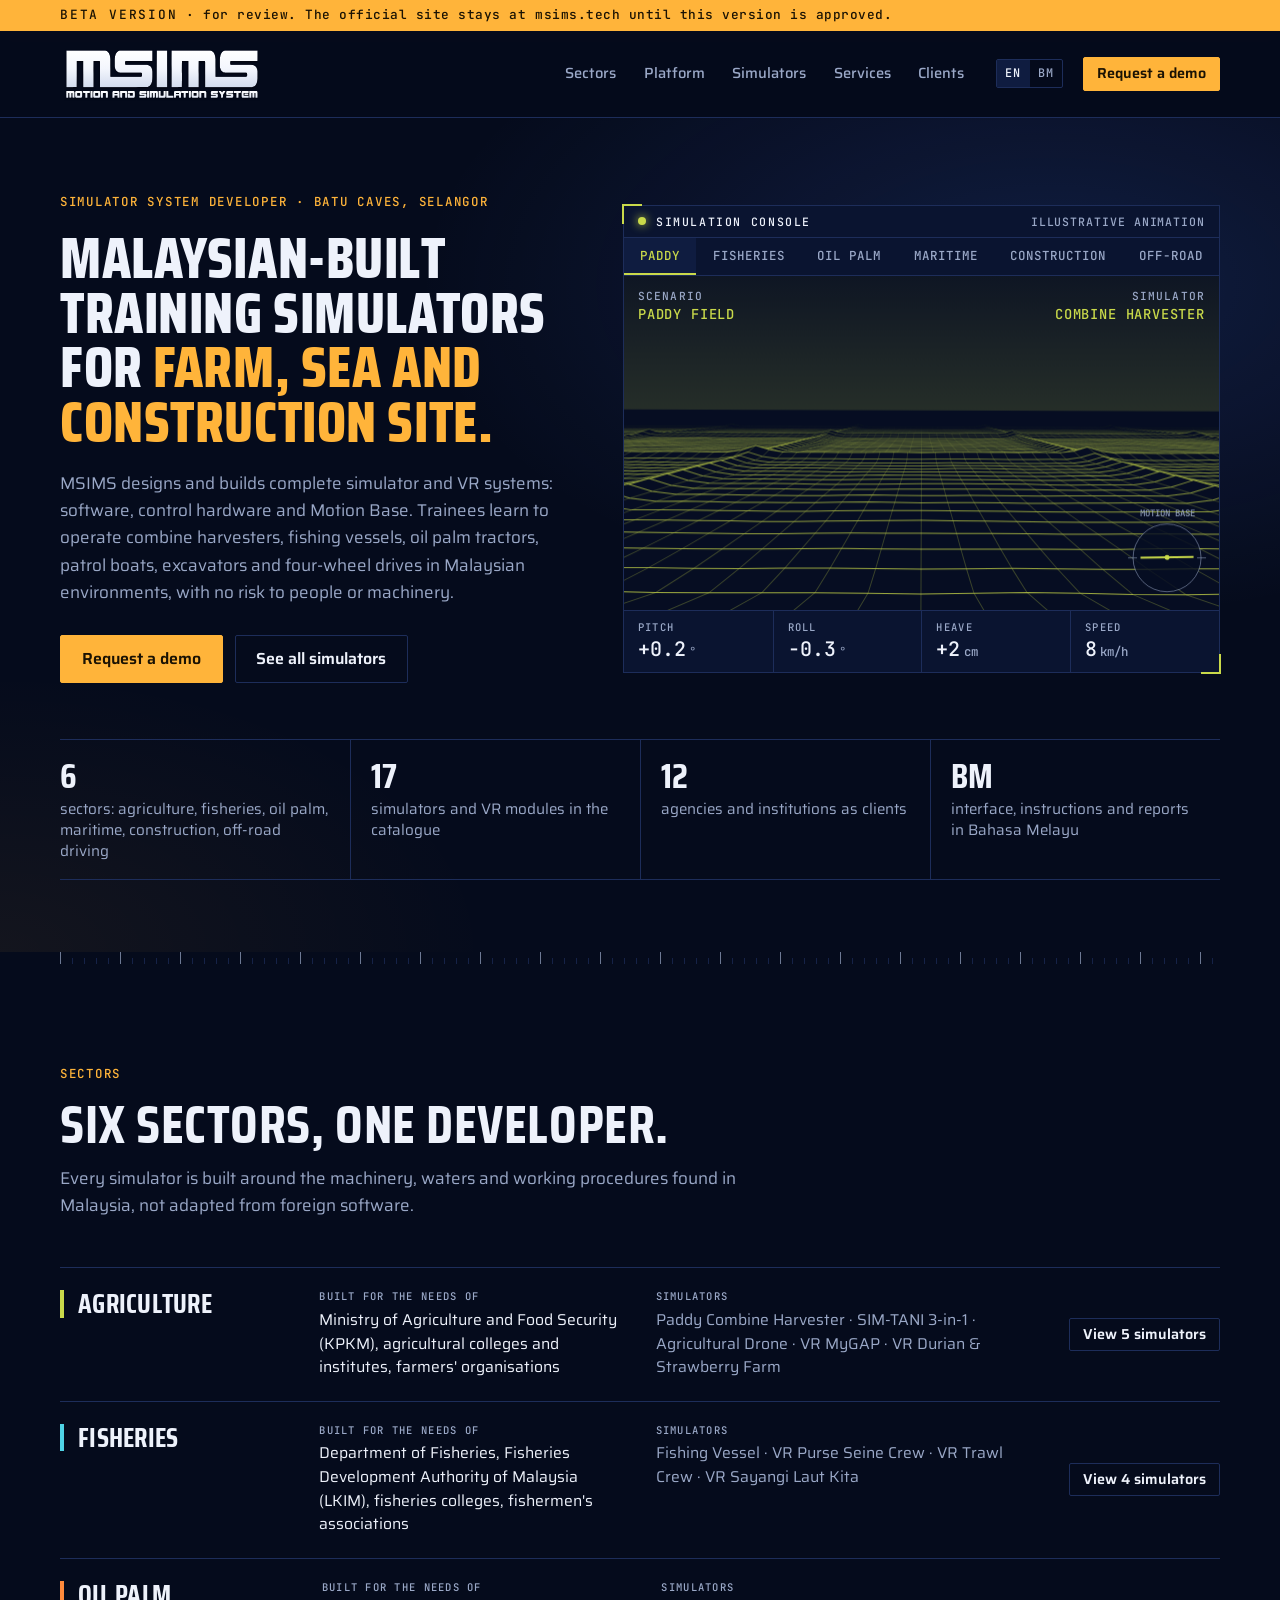
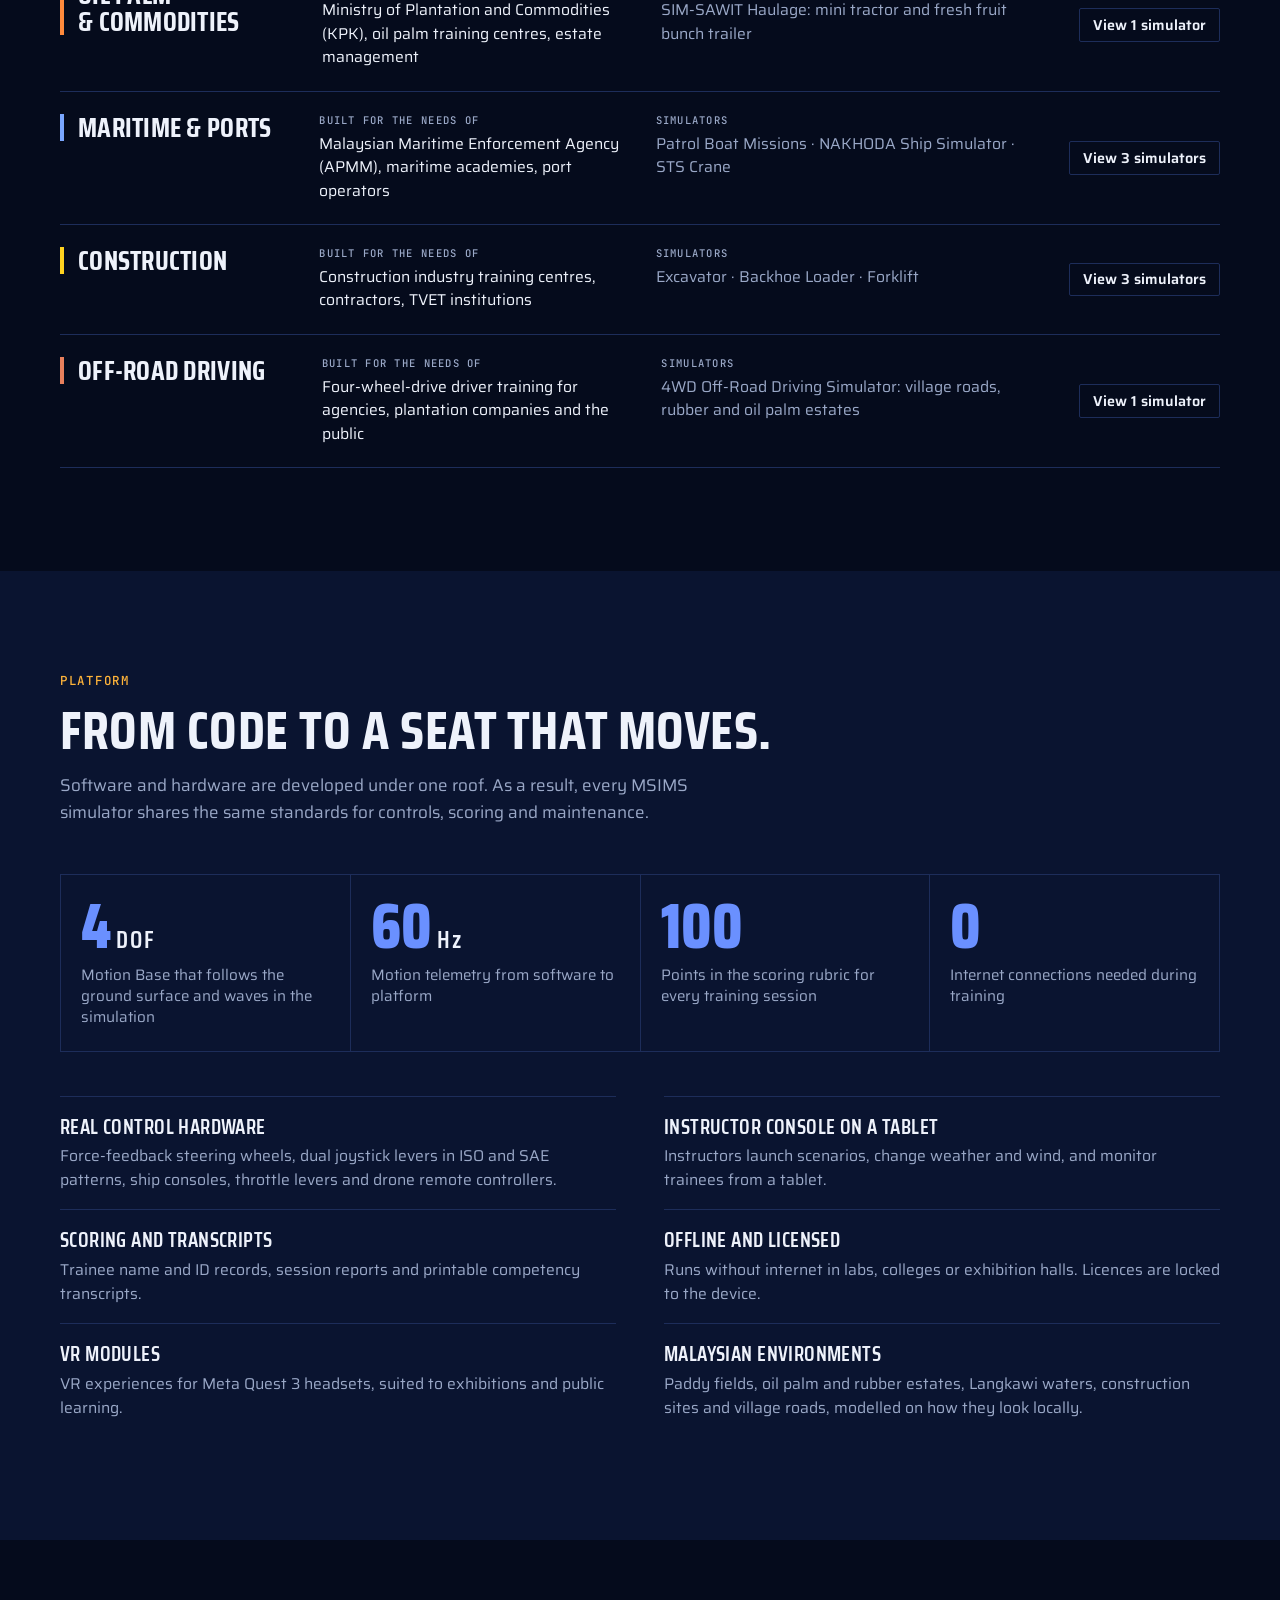
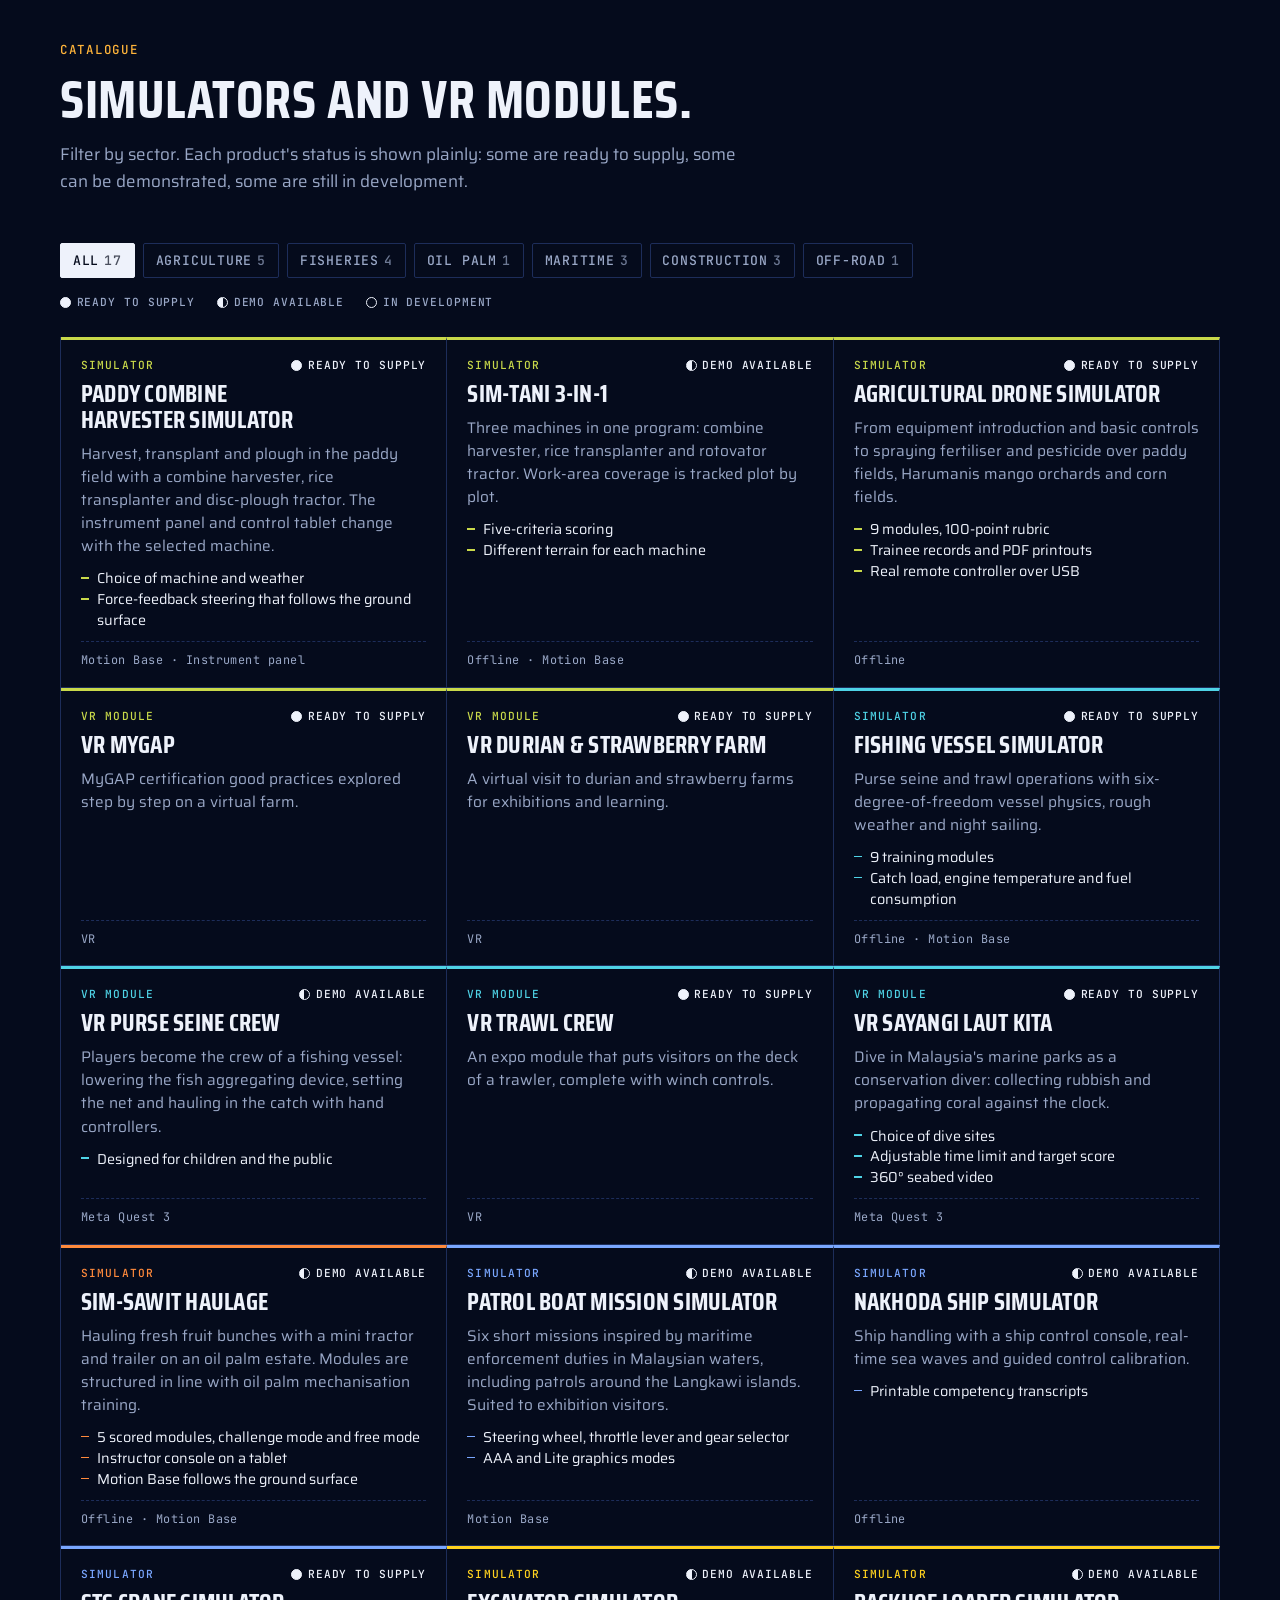
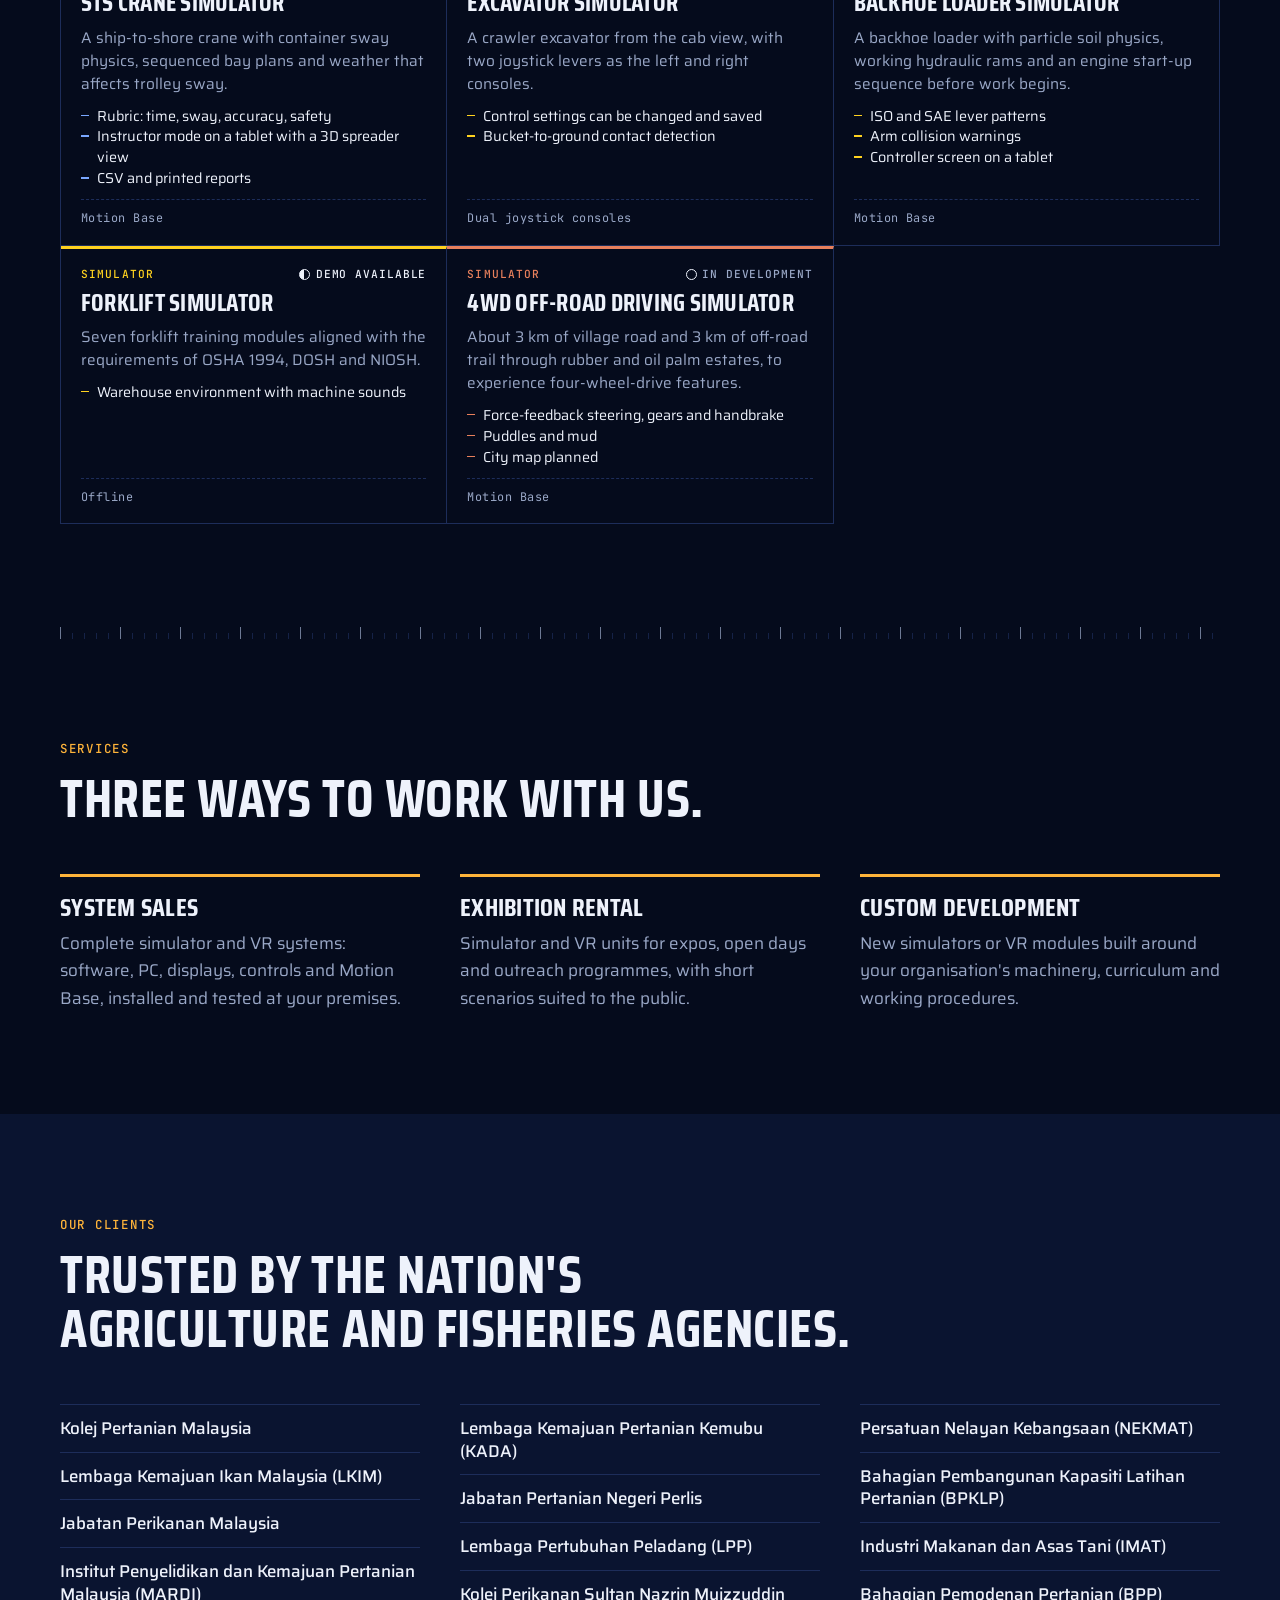
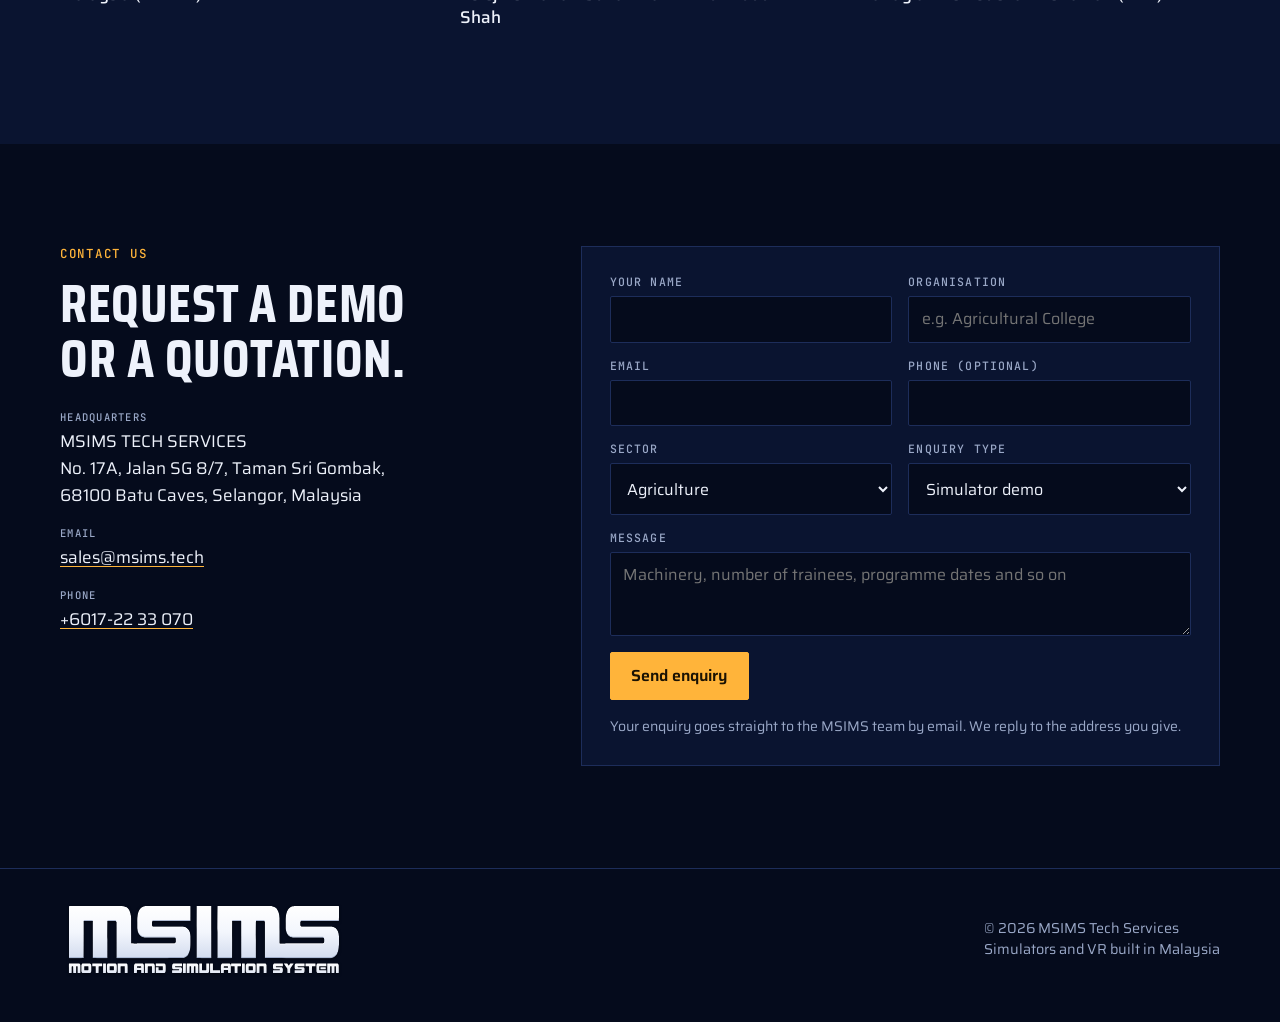
==== index.html @ b9154e20 "Tukar logo kepada versi putih penuh dan besarkan 20% Logo putih bersama tagline Motion and Simulatio" ====
<!DOCTYPE html>
<html lang="en">
<head>
<meta charset="utf-8">
<meta name="viewport" content="width=device-width, initial-scale=1">
<meta name="robots" content="noindex, nofollow">
<title>Laman MSIMS Beta</title>
<meta name="description" content="MSIMS (Motion and Simulation System) builds Malaysian-made training simulators and VR systems for agriculture, fisheries, oil palm, maritime, construction and off-road driving.">
<link rel="icon" type="image/png" href="assets/msims-ikon-256.png">
<link rel="apple-touch-icon" href="assets/msims-ikon-256.png">
<link rel="preconnect" href="https://fonts.googleapis.com">
<link rel="preconnect" href="https://fonts.gstatic.com" crossorigin>
<link href="https://fonts.googleapis.com/css2?family=JetBrains+Mono:wght@400;500&family=Saira:wght@400;500;600&family=Saira+Condensed:wght@500;600;700;800&display=swap" rel="stylesheet">
<style>
:root{
  /* Arah: kokpit waktu malam dalam biru jenama MSIMS (#4E7AFF, latar nila logo). Hero = teks di kiri, konsol simulasi hidup di kanan (satu-satunya tempat yang berani).
     Seksyen lain senyap: baris jadual, grid bergaris halus, pembaris instrumen sebagai pemisah. Satu tema gelap, dengan sengaja. */
  --bg:#050b1c;
  --panel:#0a1430;
  --panel-2:#0f1c40;
  --line:#1d2d5a;
  --ink:#eef2fb;
  --muted:#9aa8c7;
  --amber:#ffb43a;
  --signal:#6a90ff;
  --brand:#4e7aff;
  --s-padi:#c9d94a;
  --s-ikan:#4fd3e6;
  --s-sawit:#ff8a3c;
  --s-maritim:#7aa7ff;
  --s-bina:#ffd21f;
  --s-lasak:#e8805c;
  --f-display:"Saira Condensed","Arial Narrow","Roboto Condensed",Impact,sans-serif;
  --f-body:"Saira","Segoe UI",system-ui,-apple-system,sans-serif;
  --f-mono:"JetBrains Mono",ui-monospace,"Cascadia Mono",Consolas,monospace;
  color-scheme:dark;
}
*{box-sizing:border-box}
html{scroll-behavior:smooth;-webkit-text-size-adjust:100%}
@media (prefers-reduced-motion:reduce){html{scroll-behavior:auto}}
body{margin:0;background:var(--bg);color:var(--ink);font:400 1.0625rem/1.6 var(--f-body);overflow-x:hidden}
img,canvas{max-width:100%}
a{color:inherit}
:focus-visible{outline:2px solid var(--amber);outline-offset:3px}
.wrap{max-width:1240px;margin-inline:auto;padding-inline:clamp(16px,4vw,40px)}
h1,h2,h3{font-family:var(--f-display);font-weight:700;line-height:1;margin:0;text-wrap:balance;text-transform:uppercase;letter-spacing:.01em}
h2{font-size:clamp(2rem,4.4vw,3.4rem)}
p{margin:0}
.eyebrow{font:500 .78rem/1.3 var(--f-mono);letter-spacing:.14em;text-transform:uppercase;color:var(--amber)}
.sub{color:var(--muted);max-width:62ch}
.btn{display:inline-flex;align-items:center;gap:.5em;font:600 1rem/1 var(--f-body);padding:.95em 1.3em;border:1px solid var(--amber);background:var(--amber);color:#1a1203;text-decoration:none;cursor:pointer;border-radius:2px}
.btn:hover{background:#ffc566}
.btn.ghost{background:transparent;color:var(--ink);border-color:var(--line)}
.btn.ghost:hover{border-color:var(--muted);background:var(--panel)}
.btn.small{padding:.6em .9em;font-size:.9rem}

/* jalur beta */
.beta{background:var(--amber);color:#1a1203;font:500 .8rem/1.4 var(--f-mono);letter-spacing:.04em;padding:.5em 0}
.beta b{font-weight:500;letter-spacing:.14em}

/* kepala */
.top{position:sticky;top:0;z-index:20;background:rgba(5,11,28,.9);-webkit-backdrop-filter:blur(10px);backdrop-filter:blur(10px);border-bottom:1px solid var(--line)}
.top .wrap{display:flex;align-items:center;gap:20px;min-height:86px}
/* logo rasmi versi putih, penuh bersama tagline */
.brand{display:block;flex:none;text-decoration:none}
.brand img{display:block;height:60px;width:auto}
.top nav{margin-left:auto;display:flex;gap:4px;overflow-x:auto;scrollbar-width:none}
.top nav::-webkit-scrollbar{display:none}
.top nav a{font:500 .92rem/1 var(--f-body);padding:.7em .8em;text-decoration:none;color:var(--muted);white-space:nowrap}
.top nav a:hover{color:var(--ink)}
.top .btn{flex:none}
@media (max-width:860px){.top .wrap{gap:10px}.top nav a{padding:.7em .55em}}
@media (max-width:560px){.top nav{display:none}.top .lang{margin-left:auto}.brand img{height:48px}.top .btn.small{padding:.6em .7em;font-size:.82rem}}
@media (max-width:440px){.top .btn{display:none}}

/* hero */
.hero{padding-block:clamp(36px,6vw,80px) clamp(40px,6vw,72px);background:
  radial-gradient(900px 480px at 82% 20%,rgba(78,122,255,.16),transparent 70%),
  radial-gradient(700px 400px at 0% 100%,rgba(255,180,58,.06),transparent 70%)}
.hero-grid{display:grid;grid-template-columns:minmax(0,6fr) minmax(0,7fr);gap:clamp(28px,4vw,56px);align-items:center}
.hero h1{font-size:clamp(2.3rem,4.5vw,4.1rem);font-weight:800;line-height:.95;margin-top:.35em}
.hero h1 em{font-style:normal;color:var(--amber)}
.hero .lede{margin-top:1.2em;color:var(--muted);max-width:54ch}
.cta{display:flex;flex-wrap:wrap;gap:12px;margin-top:1.7em}
@media (max-width:980px){.hero-grid{grid-template-columns:minmax(0,1fr)}}

/* konsol simulasi */
.console{--sc:var(--s-padi);border:1px solid var(--line);background:var(--panel);position:relative}
.console::before,.console::after{content:"";position:absolute;width:18px;height:18px;border:2px solid var(--sc);pointer-events:none}
.console::before{top:-2px;left:-2px;border-right:0;border-bottom:0}
.console::after{bottom:-2px;right:-2px;border-left:0;border-top:0}
.console-top{display:flex;align-items:center;gap:10px;padding:10px 14px;border-bottom:1px solid var(--line);font:500 .72rem/1 var(--f-mono);letter-spacing:.14em;text-transform:uppercase}
.console-top .lamp{width:8px;height:8px;border-radius:50%;background:var(--sc);box-shadow:0 0 10px var(--sc)}
.console-top .note{margin-left:auto;color:var(--muted);letter-spacing:.08em}
.tabs{display:flex;overflow-x:auto;border-bottom:1px solid var(--line);scrollbar-width:none}
.tabs::-webkit-scrollbar{display:none}
.tabs button{flex:1 0 auto;font:500 .78rem/1 var(--f-mono);letter-spacing:.08em;text-transform:uppercase;color:var(--muted);background:transparent;border:0;border-bottom:2px solid transparent;padding:12px 12px 10px;cursor:pointer}
.tabs button:hover{color:var(--ink)}
.tabs button[aria-selected="true"]{color:var(--sc);border-bottom-color:var(--sc);background:var(--panel-2)}
.view{position:relative;aspect-ratio:16/9;min-height:240px;background:#060d22;overflow:hidden}
.view canvas{position:absolute;inset:0;width:100%;height:100%;display:block}
.hud{position:absolute;top:12px;font:500 .7rem/1.5 var(--f-mono);letter-spacing:.1em;text-transform:uppercase;color:var(--muted);pointer-events:none}
.hud span{display:block}
.hud b{display:block;font-weight:500;color:var(--sc);font-size:.86rem;letter-spacing:.06em}
.hud.l{left:14px}
.hud.r{right:14px;text-align:right}
.readouts{display:grid;grid-template-columns:repeat(4,minmax(0,1fr));margin:0;border-top:1px solid var(--line)}
.readouts div{padding:10px 14px 12px;border-left:1px solid var(--line);min-width:0}
.readouts div:first-child{border-left:0}
.readouts dt{font:500 .66rem/1.2 var(--f-mono);letter-spacing:.12em;text-transform:uppercase;color:var(--muted)}
.readouts dd{margin:4px 0 0;font:500 1.25rem/1.1 var(--f-mono);font-variant-numeric:tabular-nums;white-space:nowrap}
.readouts dd small{font-size:.62em;color:var(--muted);margin-left:.25em}
@media (max-width:520px){.readouts{grid-template-columns:repeat(2,minmax(0,1fr))}.readouts div:nth-child(3){border-left:0}.readouts div:nth-child(n+3){border-top:1px solid var(--line)}.view{aspect-ratio:4/3}}

/* jalur fakta */
.facts-strip{display:grid;grid-template-columns:repeat(4,minmax(0,1fr));margin:clamp(32px,5vw,56px) 0 0;border-top:1px solid var(--line);border-bottom:1px solid var(--line)}
.facts-strip div{padding:18px 20px 18px 0;border-left:1px solid var(--line);padding-left:20px}
.facts-strip div:first-child{border-left:0;padding-left:0}
.facts-strip dt{font:700 2.2rem/1 var(--f-display);color:var(--ink);font-variant-numeric:tabular-nums;text-transform:uppercase}
.facts-strip dd{margin:6px 0 0;color:var(--muted);font-size:.95rem;line-height:1.35}
@media (max-width:760px){.facts-strip{grid-template-columns:repeat(2,minmax(0,1fr))}.facts-strip div:nth-child(3){border-left:0;padding-left:0}.facts-strip div:nth-child(n+3){border-top:1px solid var(--line)}}

/* pembaris instrumen */
.ruler{height:12px;background:
  repeating-linear-gradient(90deg,var(--muted) 0 1px,transparent 1px 60px) 0 100%/100% 12px no-repeat,
  repeating-linear-gradient(90deg,var(--line) 0 1px,transparent 1px 12px) 0 100%/100% 6px no-repeat;opacity:.7}

section{padding-block:clamp(56px,8vw,104px);scroll-margin-top:92px}
.head{display:grid;gap:14px;margin-bottom:clamp(28px,4vw,48px)}

/* sektor */
.srow{--c:var(--muted);display:grid;grid-template-columns:minmax(0,3fr) minmax(0,4fr) minmax(0,5fr) auto;gap:8px 28px;padding:22px 0;border-top:1px solid var(--line);align-items:start}
.srow:last-child{border-bottom:1px solid var(--line)}
.srow h3{font-size:1.7rem;border-left:4px solid var(--c);padding-left:14px}
.srow .lbl{display:block;font:500 .66rem/1.3 var(--f-mono);letter-spacing:.12em;text-transform:uppercase;color:var(--muted);margin-bottom:4px}
.srow p{font-size:.98rem;line-height:1.5}
.srow .who{color:var(--ink)}
.srow .what{color:var(--muted)}
.srow button{align-self:center}
@media (max-width:920px){.srow{grid-template-columns:minmax(0,1fr) minmax(0,1fr)}.srow h3{grid-column:1/-1}.srow button{grid-column:1/-1;justify-self:start}}
@media (max-width:560px){.srow{grid-template-columns:minmax(0,1fr)}}

/* platform */
.plat-bg{background:var(--panel)}
.specs{display:grid;grid-template-columns:repeat(4,minmax(0,1fr));gap:1px;background:var(--line);border:1px solid var(--line);margin:0}
.specs div{background:var(--panel);padding:22px 20px}
.specs dt{font:800 clamp(2.6rem,5vw,4rem)/.9 var(--f-display);color:var(--signal);font-variant-numeric:tabular-nums}
.specs dt small{font-size:.38em;font-weight:600;letter-spacing:.08em;margin-left:.2em;color:var(--ink)}
.specs dd{margin:10px 0 0;color:var(--muted);font-size:.95rem;line-height:1.4}
@media (max-width:820px){.specs{grid-template-columns:repeat(2,minmax(0,1fr))}}
.caps{display:grid;grid-template-columns:repeat(2,minmax(0,1fr));gap:0 48px;margin:clamp(28px,4vw,44px) 0 0}
.caps div{padding:18px 0;border-top:1px solid var(--line)}
.caps dt{font:600 1.3rem/1.15 var(--f-display);text-transform:uppercase;letter-spacing:.02em}
.caps dd{margin:6px 0 0;color:var(--muted);font-size:.98rem;line-height:1.5}
@media (max-width:760px){.caps{grid-template-columns:minmax(0,1fr)}}

/* katalog */
.filters{display:flex;flex-wrap:wrap;gap:8px;margin-bottom:14px}
.filters button{--c:var(--ink);font:500 .82rem/1 var(--f-mono);letter-spacing:.06em;text-transform:uppercase;color:var(--muted);background:transparent;border:1px solid var(--line);padding:.75em .9em;cursor:pointer;border-radius:2px}
.filters button:hover{color:var(--ink);border-color:var(--muted)}
.filters button[aria-pressed="true"]{color:#050b1c;background:var(--c);border-color:var(--c)}
.filters button .n{opacity:.7;margin-left:.4em}
.legend{display:flex;flex-wrap:wrap;gap:6px 22px;margin:0 0 22px;padding:0;list-style:none;color:var(--muted);font-size:.9rem}
.st{display:inline-flex;align-items:center;gap:.5em;font:500 .7rem/1 var(--f-mono);letter-spacing:.08em;text-transform:uppercase;white-space:nowrap}
.st::before{content:"";width:9px;height:9px;border-radius:50%;border:1.5px solid var(--ink);flex:none}
.st-sedia::before{background:var(--ink)}
.st-demo::before{background:linear-gradient(90deg,var(--ink) 50%,transparent 50%)}
.st-bina{color:var(--muted)}
.prods{display:grid;grid-template-columns:repeat(auto-fill,minmax(290px,1fr));gap:0;border-left:1px solid var(--line)}
.prod{--c:var(--muted);background:var(--bg);padding:20px 20px 18px;display:flex;flex-direction:column;gap:10px;border-top:3px solid var(--c);border-right:1px solid var(--line);border-bottom:1px solid var(--line);min-width:0}
.prod[hidden]{display:none}
.prod header{display:flex;justify-content:space-between;align-items:center;gap:10px}
.prod .tag{font:500 .7rem/1 var(--f-mono);letter-spacing:.1em;text-transform:uppercase;color:var(--c)}
.prod h3{font-size:1.55rem;line-height:1.05}
.prod p{color:var(--muted);font-size:.96rem;line-height:1.5}
.prod ul{margin:0;padding:0;list-style:none;font-size:.9rem;line-height:1.45}
.prod li{padding-left:16px;position:relative}
.prod li::before{content:"";position:absolute;left:0;top:.62em;width:8px;height:1.5px;background:var(--c)}
.prod footer{margin-top:auto;padding-top:10px;border-top:1px dashed var(--line);font:400 .74rem/1.4 var(--f-mono);letter-spacing:.04em;color:var(--muted)}
[data-s="padi"]{--c:var(--s-padi)}[data-s="ikan"]{--c:var(--s-ikan)}[data-s="sawit"]{--c:var(--s-sawit)}
[data-s="maritim"]{--c:var(--s-maritim)}[data-s="bina"]{--c:var(--s-bina)}[data-s="lasak"]{--c:var(--s-lasak)}

/* perkhidmatan */
.svc{display:grid;grid-template-columns:repeat(3,minmax(0,1fr));gap:0 40px}
.svc div{border-top:3px solid var(--amber);padding-top:18px}
.svc h3{font-size:1.6rem}
.svc p{margin-top:10px;color:var(--muted)}
@media (max-width:820px){.svc{grid-template-columns:minmax(0,1fr);gap:28px}}

/* klien */
.klien{columns:3 240px;column-gap:40px;margin:0;padding:0;list-style:none}
.klien li{break-inside:avoid;padding:12px 0;border-top:1px solid var(--line);font-weight:500;line-height:1.35}

/* hubungi */
.contact{display:grid;grid-template-columns:minmax(0,5fr) minmax(0,7fr);gap:clamp(28px,5vw,64px);align-items:start}
@media (max-width:900px){.contact{grid-template-columns:minmax(0,1fr)}}
address{font-style:normal;display:grid;gap:18px;margin-top:26px}
address .lbl{display:block;font:500 .66rem/1.3 var(--f-mono);letter-spacing:.12em;text-transform:uppercase;color:var(--muted);margin-bottom:3px}
address a{text-decoration-color:var(--amber);text-underline-offset:3px}
form{background:var(--panel);border:1px solid var(--line);padding:clamp(18px,3vw,28px);display:grid;gap:16px}
.row2{display:grid;grid-template-columns:repeat(2,minmax(0,1fr));gap:16px}
@media (max-width:560px){.row2{grid-template-columns:minmax(0,1fr)}}
label{display:grid;gap:6px;font:500 .72rem/1.3 var(--f-mono);letter-spacing:.1em;text-transform:uppercase;color:var(--muted)}
input,select,textarea{font:400 1rem/1.4 var(--f-body);color:var(--ink);background:var(--bg);border:1px solid var(--line);padding:.7em .8em;border-radius:2px;width:100%;letter-spacing:0;text-transform:none}
textarea{resize:vertical;min-height:84px}
.form-actions{display:flex;flex-wrap:wrap;gap:10px;align-items:center}
#f-status{font:400 .8rem/1.4 var(--f-mono);color:var(--signal);min-height:1.4em}
#f-status.err{color:#ff9d8c}
.hp{position:absolute;left:-9999px;width:1px;height:1px;overflow:hidden}
button[disabled]{opacity:.6;cursor:progress}
.hint{font-size:.88rem;color:var(--muted);line-height:1.45}

footer.site{border-top:1px solid var(--line);padding:28px 0 40px;color:var(--muted);font-size:.9rem}
footer.site .wrap{display:flex;flex-wrap:wrap;gap:16px 28px;justify-content:space-between;align-items:center}
footer.site img{display:block;width:min(288px,70vw);height:auto}
footer.site p{line-height:1.5}

/* pemilih bahasa */
.lang{display:flex;flex:none;border:1px solid var(--line);border-radius:2px}
.lang button{font:500 .74rem/1 var(--f-mono);letter-spacing:.08em;padding:.62em .7em;background:transparent;border:0;color:var(--muted);cursor:pointer}
.lang button:hover{color:var(--ink)}
.lang button[aria-pressed="true"]{background:var(--panel-2);color:var(--ink)}
</style>
</head>
<body>

<div class="beta"><div class="wrap" data-i="t3"><b>BETA VERSION</b> · for review. The official site stays at msims.tech until this version is approved.</div></div>

<header class="top">
  <div class="wrap">
    <a class="brand" href="#atas" aria-label="MSIMS, back to top"><img src="assets/msims-logo-putih.svg" alt="MSIMS, Motion and Simulation System" width="204" height="60"></a>
    <nav aria-label="Main">
      <a href="#sektor" data-i="t4">Sectors</a>
      <a href="#platform" data-i="t5">Platform</a>
      <a href="#produk" data-i="t6">Simulators</a>
      <a href="#khidmat" data-i="t7">Services</a>
      <a href="#klien" data-i="t8">Clients</a>
    </nav>
    <div class="lang" role="group" aria-label="Language / Bahasa">
      <button type="button" data-lang="en" aria-pressed="true" title="English">EN</button>
      <button type="button" data-lang="ms" aria-pressed="false" title="Bahasa Melayu">BM</button>
    </div>
    <a class="btn small" href="#hubungi" data-i="t9">Request a demo</a>
  </div>
</header>

<main id="atas">

<div class="hero">
  <div class="wrap">
    <div class="hero-grid">
      <div>
        <p class="eyebrow" data-i="t10">Simulator system developer · Batu Caves, Selangor</p>
        <h1 data-i="t11">Malaysian-built training simulators for <em>farm, sea and construction site.</em></h1>
        <p class="lede" data-i="t12">MSIMS designs and builds complete simulator and VR systems: software, control hardware and Motion Base. Trainees learn to operate combine harvesters, fishing vessels, oil palm tractors, patrol boats, excavators and four-wheel drives in Malaysian environments, with no risk to people or machinery.</p>
        <div class="cta">
          <a class="btn" href="#hubungi" data-i="t13">Request a demo</a>
          <a class="btn ghost" href="#produk" data-i="t14">See all simulators</a>
        </div>
      </div>

      <div class="console" id="console">
        <div class="console-top"><span class="lamp"></span><span data-i="t15">Simulation console</span><span class="note" data-i="t16">illustrative animation</span></div>
        <div class="tabs" role="tablist" aria-label="Scenario">
          <button role="tab" aria-selected="true" data-k="padi" data-i="t17">Paddy</button>
          <button role="tab" aria-selected="false" data-k="ikan" data-i="t18">Fisheries</button>
          <button role="tab" aria-selected="false" data-k="sawit" data-i="t19">Oil palm</button>
          <button role="tab" aria-selected="false" data-k="maritim" data-i="t20">Maritime</button>
          <button role="tab" aria-selected="false" data-k="bina" data-i="t21">Construction</button>
          <button role="tab" aria-selected="false" data-k="lasak" data-i="t22">Off-road</button>
        </div>
        <div class="view">
          <canvas id="sim" role="img" aria-label="Wireframe terrain moving with the selected scenario"></canvas>
          <div class="hud l"><span data-i="t23">Scenario</span><b id="hud-scn">Paddy field</b></div>
          <div class="hud r"><span data-i="t24">Simulator</span><b id="hud-prod">Combine Harvester</b></div>
        </div>
        <dl class="readouts" aria-label="Motion Base">
          <div><dt>Pitch</dt><dd><span id="r-pitch">0.0</span><small>°</small></dd></div>
          <div><dt>Roll</dt><dd><span id="r-roll">0.0</span><small>°</small></dd></div>
          <div><dt>Heave</dt><dd><span id="r-heave">0</span><small>cm</small></dd></div>
          <div><dt data-i="t25">Speed</dt><dd><span id="r-laju">8</span><small id="r-unit">km/h</small></dd></div>
        </dl>
      </div>
    </div>

    <dl class="facts-strip">
      <div><dt>6</dt><dd data-i="t26">sectors: agriculture, fisheries, oil palm, maritime, construction, off-road driving</dd></div>
      <div><dt>17</dt><dd data-i="t27">simulators and VR modules in the catalogue</dd></div>
      <div><dt>12</dt><dd data-i="t28">agencies and institutions as clients</dd></div>
      <div><dt>BM</dt><dd data-i="t29">interface, instructions and reports in Bahasa Melayu</dd></div>
    </dl>
  </div>
</div>

<div class="wrap"><div class="ruler" aria-hidden="true"></div></div>

<section id="sektor">
  <div class="wrap">
    <div class="head">
      <p class="eyebrow" data-i="t30">Sectors</p>
      <h2 data-i="t31">Six sectors, one developer.</h2>
      <p class="sub" data-i="t32">Every simulator is built around the machinery, waters and working procedures found in Malaysia, not adapted from foreign software.</p>
    </div>

    <div class="srow" data-s="padi">
      <h3 data-i="t33">Agriculture</h3>
      <p class="who" data-i="t34"><span class="lbl">Built for the needs of</span>Ministry of Agriculture and Food Security (KPKM), agricultural colleges and institutes, farmers' organisations</p>
      <p class="what" data-i="t35"><span class="lbl">Simulators</span>Paddy Combine Harvester · SIM-TANI 3-in-1 · Agricultural Drone · VR MyGAP · VR Durian &amp; Strawberry Farm</p>
      <button class="btn ghost small" data-go="padi" data-i="t36">View 5 simulators</button>
    </div>
    <div class="srow" data-s="ikan">
      <h3 data-i="t37">Fisheries</h3>
      <p class="who" data-i="t38"><span class="lbl">Built for the needs of</span>Department of Fisheries, Fisheries Development Authority of Malaysia (LKIM), fisheries colleges, fishermen's associations</p>
      <p class="what" data-i="t39"><span class="lbl">Simulators</span>Fishing Vessel · VR Purse Seine Crew · VR Trawl Crew · VR Sayangi Laut Kita</p>
      <button class="btn ghost small" data-go="ikan" data-i="t40">View 4 simulators</button>
    </div>
    <div class="srow" data-s="sawit">
      <h3 data-i="t41">Oil palm &amp; commodities</h3>
      <p class="who" data-i="t42"><span class="lbl">Built for the needs of</span>Ministry of Plantation and Commodities (KPK), oil palm training centres, estate management</p>
      <p class="what" data-i="t43"><span class="lbl">Simulators</span>SIM-SAWIT Haulage: mini tractor and fresh fruit bunch trailer</p>
      <button class="btn ghost small" data-go="sawit" data-i="t44">View 1 simulator</button>
    </div>
    <div class="srow" data-s="maritim">
      <h3 data-i="t45">Maritime &amp; ports</h3>
      <p class="who" data-i="t46"><span class="lbl">Built for the needs of</span>Malaysian Maritime Enforcement Agency (APMM), maritime academies, port operators</p>
      <p class="what" data-i="t47"><span class="lbl">Simulators</span>Patrol Boat Missions · NAKHODA Ship Simulator · STS Crane</p>
      <button class="btn ghost small" data-go="maritim" data-i="t48">View 3 simulators</button>
    </div>
    <div class="srow" data-s="bina">
      <h3 data-i="t49">Construction</h3>
      <p class="who" data-i="t50"><span class="lbl">Built for the needs of</span>Construction industry training centres, contractors, TVET institutions</p>
      <p class="what" data-i="t51"><span class="lbl">Simulators</span>Excavator · Backhoe Loader · Forklift</p>
      <button class="btn ghost small" data-go="bina" data-i="t52">View 3 simulators</button>
    </div>
    <div class="srow" data-s="lasak">
      <h3 data-i="t53">Off-road driving</h3>
      <p class="who" data-i="t54"><span class="lbl">Built for the needs of</span>Four-wheel-drive driver training for agencies, plantation companies and the public</p>
      <p class="what" data-i="t55"><span class="lbl">Simulators</span>4WD Off-Road Driving Simulator: village roads, rubber and oil palm estates</p>
      <button class="btn ghost small" data-go="lasak" data-i="t56">View 1 simulator</button>
    </div>
  </div>
</section>

<section id="platform" class="plat-bg">
  <div class="wrap">
    <div class="head">
      <p class="eyebrow" data-i="t57">Platform</p>
      <h2 data-i="t58">From code to a seat that moves.</h2>
      <p class="sub" data-i="t59">Software and hardware are developed under one roof. As a result, every MSIMS simulator shares the same standards for controls, scoring and maintenance.</p>
    </div>

    <dl class="specs">
      <div><dt>4<small>DOF</small></dt><dd data-i="t60">Motion Base that follows the ground surface and waves in the simulation</dd></div>
      <div><dt>60<small>Hz</small></dt><dd data-i="t61">Motion telemetry from software to platform</dd></div>
      <div><dt>100</dt><dd data-i="t62">Points in the scoring rubric for every training session</dd></div>
      <div><dt>0</dt><dd data-i="t63">Internet connections needed during training</dd></div>
    </dl>

    <dl class="caps">
      <div><dt data-i="t64">Real control hardware</dt><dd data-i="t65">Force-feedback steering wheels, dual joystick levers in ISO and SAE patterns, ship consoles, throttle levers and drone remote controllers.</dd></div>
      <div><dt data-i="t66">Instructor console on a tablet</dt><dd data-i="t67">Instructors launch scenarios, change weather and wind, and monitor trainees from a tablet.</dd></div>
      <div><dt data-i="t68">Scoring and transcripts</dt><dd data-i="t69">Trainee name and ID records, session reports and printable competency transcripts.</dd></div>
      <div><dt data-i="t70">Offline and licensed</dt><dd data-i="t71">Runs without internet in labs, colleges or exhibition halls. Licences are locked to the device.</dd></div>
      <div><dt data-i="t72">VR modules</dt><dd data-i="t73">VR experiences for Meta Quest 3 headsets, suited to exhibitions and public learning.</dd></div>
      <div><dt data-i="t74">Malaysian environments</dt><dd data-i="t75">Paddy fields, oil palm and rubber estates, Langkawi waters, construction sites and village roads, modelled on how they look locally.</dd></div>
    </dl>
  </div>
</section>

<section id="produk">
  <div class="wrap">
    <div class="head">
      <p class="eyebrow" data-i="t76">Catalogue</p>
      <h2 data-i="t77">Simulators and VR modules.</h2>
      <p class="sub" data-i="t78">Filter by sector. Each product's status is shown plainly: some are ready to supply, some can be demonstrated, some are still in development.</p>
    </div>

    <div class="filters" role="group" aria-label="Sector filter">
      <button aria-pressed="true" data-f="semua"><span data-i="t79">All</span><span class="n">17</span></button>
      <button aria-pressed="false" data-f="padi" data-s="padi"><span data-i="t80">Agriculture</span><span class="n">5</span></button>
      <button aria-pressed="false" data-f="ikan" data-s="ikan"><span data-i="t81">Fisheries</span><span class="n">4</span></button>
      <button aria-pressed="false" data-f="sawit" data-s="sawit"><span data-i="t82">Oil palm</span><span class="n">1</span></button>
      <button aria-pressed="false" data-f="maritim" data-s="maritim"><span data-i="t83">Maritime</span><span class="n">3</span></button>
      <button aria-pressed="false" data-f="bina" data-s="bina"><span data-i="t84">Construction</span><span class="n">3</span></button>
      <button aria-pressed="false" data-f="lasak" data-s="lasak"><span data-i="t85">Off-road</span><span class="n">1</span></button>
    </div>
    <ul class="legend">
      <li><span class="st st-sedia" data-i="t86">Ready to supply</span></li>
      <li><span class="st st-demo" data-i="t87">Demo available</span></li>
      <li><span class="st st-bina" data-i="t88">In development</span></li>
    </ul>

    <div class="prods" id="prods">

      <article class="prod" data-s="padi">
        <header><span class="tag" data-i="t89">Simulator</span><span class="st st-sedia" data-i="t90">Ready to supply</span></header>
        <h3 data-i="t91">Paddy Combine Harvester Simulator</h3>
        <p data-i="t92">Harvest, transplant and plough in the paddy field with a combine harvester, rice transplanter and disc-plough tractor. The instrument panel and control tablet change with the selected machine.</p>
        <ul><li data-i="t93">Choice of machine and weather</li><li data-i="t94">Force-feedback steering that follows the ground surface</li></ul>
        <footer data-i="t95">Motion Base · Instrument panel</footer>
      </article>

      <article class="prod" data-s="padi">
        <header><span class="tag" data-i="t96">Simulator</span><span class="st st-demo" data-i="t97">Demo available</span></header>
        <h3 data-i="t98">SIM-TANI 3-in-1</h3>
        <p data-i="t99">Three machines in one program: combine harvester, rice transplanter and rotovator tractor. Work-area coverage is tracked plot by plot.</p>
        <ul><li data-i="t100">Five-criteria scoring</li><li data-i="t101">Different terrain for each machine</li></ul>
        <footer data-i="t102">Offline · Motion Base</footer>
      </article>

      <article class="prod" data-s="padi">
        <header><span class="tag" data-i="t103">Simulator</span><span class="st st-sedia" data-i="t104">Ready to supply</span></header>
        <h3 data-i="t105">Agricultural Drone Simulator</h3>
        <p data-i="t106">From equipment introduction and basic controls to spraying fertiliser and pesticide over paddy fields, Harumanis mango orchards and corn fields.</p>
        <ul><li data-i="t107">9 modules, 100-point rubric</li><li data-i="t108">Trainee records and PDF printouts</li><li data-i="t109">Real remote controller over USB</li></ul>
        <footer data-i="t110">Offline</footer>
      </article>

      <article class="prod" data-s="padi">
        <header><span class="tag" data-i="t111">VR module</span><span class="st st-sedia" data-i="t112">Ready to supply</span></header>
        <h3 data-i="t113">VR MyGAP</h3>
        <p data-i="t114">MyGAP certification good practices explored step by step on a virtual farm.</p>
        <footer data-i="t115">VR</footer>
      </article>

      <article class="prod" data-s="padi">
        <header><span class="tag" data-i="t116">VR module</span><span class="st st-sedia" data-i="t117">Ready to supply</span></header>
        <h3 data-i="t118">VR Durian &amp; Strawberry Farm</h3>
        <p data-i="t119">A virtual visit to durian and strawberry farms for exhibitions and learning.</p>
        <footer data-i="t120">VR</footer>
      </article>

      <article class="prod" data-s="ikan">
        <header><span class="tag" data-i="t121">Simulator</span><span class="st st-sedia" data-i="t122">Ready to supply</span></header>
        <h3 data-i="t123">Fishing Vessel Simulator</h3>
        <p data-i="t124">Purse seine and trawl operations with six-degree-of-freedom vessel physics, rough weather and night sailing.</p>
        <ul><li data-i="t125">9 training modules</li><li data-i="t126">Catch load, engine temperature and fuel consumption</li></ul>
        <footer data-i="t127">Offline · Motion Base</footer>
      </article>

      <article class="prod" data-s="ikan">
        <header><span class="tag" data-i="t128">VR module</span><span class="st st-demo" data-i="t129">Demo available</span></header>
        <h3 data-i="t130">VR Purse Seine Crew</h3>
        <p data-i="t131">Players become the crew of a fishing vessel: lowering the fish aggregating device, setting the net and hauling in the catch with hand controllers.</p>
        <ul><li data-i="t132">Designed for children and the public</li></ul>
        <footer data-i="t133">Meta Quest 3</footer>
      </article>

      <article class="prod" data-s="ikan">
        <header><span class="tag" data-i="t134">VR module</span><span class="st st-sedia" data-i="t135">Ready to supply</span></header>
        <h3 data-i="t136">VR Trawl Crew</h3>
        <p data-i="t137">An expo module that puts visitors on the deck of a trawler, complete with winch controls.</p>
        <footer data-i="t138">VR</footer>
      </article>

      <article class="prod" data-s="ikan">
        <header><span class="tag" data-i="t139">VR module</span><span class="st st-sedia" data-i="t140">Ready to supply</span></header>
        <h3 data-i="t141">VR Sayangi Laut Kita</h3>
        <p data-i="t142">Dive in Malaysia's marine parks as a conservation diver: collecting rubbish and propagating coral against the clock.</p>
        <ul><li data-i="t143">Choice of dive sites</li><li data-i="t144">Adjustable time limit and target score</li><li data-i="t145">360° seabed video</li></ul>
        <footer data-i="t146">Meta Quest 3</footer>
      </article>

      <article class="prod" data-s="sawit">
        <header><span class="tag" data-i="t147">Simulator</span><span class="st st-demo" data-i="t148">Demo available</span></header>
        <h3 data-i="t149">SIM-SAWIT Haulage</h3>
        <p data-i="t150">Hauling fresh fruit bunches with a mini tractor and trailer on an oil palm estate. Modules are structured in line with oil palm mechanisation training.</p>
        <ul><li data-i="t151">5 scored modules, challenge mode and free mode</li><li data-i="t152">Instructor console on a tablet</li><li data-i="t153">Motion Base follows the ground surface</li></ul>
        <footer data-i="t154">Offline · Motion Base</footer>
      </article>

      <article class="prod" data-s="maritim">
        <header><span class="tag" data-i="t155">Simulator</span><span class="st st-demo" data-i="t156">Demo available</span></header>
        <h3 data-i="t157">Patrol Boat Mission Simulator</h3>
        <p data-i="t158">Six short missions inspired by maritime enforcement duties in Malaysian waters, including patrols around the Langkawi islands. Suited to exhibition visitors.</p>
        <ul><li data-i="t159">Steering wheel, throttle lever and gear selector</li><li data-i="t160">AAA and Lite graphics modes</li></ul>
        <footer data-i="t161">Motion Base</footer>
      </article>

      <article class="prod" data-s="maritim">
        <header><span class="tag" data-i="t162">Simulator</span><span class="st st-demo" data-i="t163">Demo available</span></header>
        <h3 data-i="t164">NAKHODA Ship Simulator</h3>
        <p data-i="t165">Ship handling with a ship control console, real-time sea waves and guided control calibration.</p>
        <ul><li data-i="t166">Printable competency transcripts</li></ul>
        <footer data-i="t167">Offline</footer>
      </article>

      <article class="prod" data-s="maritim">
        <header><span class="tag" data-i="t168">Simulator</span><span class="st st-sedia" data-i="t169">Ready to supply</span></header>
        <h3 data-i="t170">STS Crane Simulator</h3>
        <p data-i="t171">A ship-to-shore crane with container sway physics, sequenced bay plans and weather that affects trolley sway.</p>
        <ul><li data-i="t172">Rubric: time, sway, accuracy, safety</li><li data-i="t173">Instructor mode on a tablet with a 3D spreader view</li><li data-i="t174">CSV and printed reports</li></ul>
        <footer data-i="t175">Motion Base</footer>
      </article>

      <article class="prod" data-s="bina">
        <header><span class="tag" data-i="t176">Simulator</span><span class="st st-demo" data-i="t177">Demo available</span></header>
        <h3 data-i="t178">Excavator Simulator</h3>
        <p data-i="t179">A crawler excavator from the cab view, with two joystick levers as the left and right consoles.</p>
        <ul><li data-i="t180">Control settings can be changed and saved</li><li data-i="t181">Bucket-to-ground contact detection</li></ul>
        <footer data-i="t182">Dual joystick consoles</footer>
      </article>

      <article class="prod" data-s="bina">
        <header><span class="tag" data-i="t183">Simulator</span><span class="st st-demo" data-i="t184">Demo available</span></header>
        <h3 data-i="t185">Backhoe Loader Simulator</h3>
        <p data-i="t186">A backhoe loader with particle soil physics, working hydraulic rams and an engine start-up sequence before work begins.</p>
        <ul><li data-i="t187">ISO and SAE lever patterns</li><li data-i="t188">Arm collision warnings</li><li data-i="t189">Controller screen on a tablet</li></ul>
        <footer data-i="t190">Motion Base</footer>
      </article>

      <article class="prod" data-s="bina">
        <header><span class="tag" data-i="t191">Simulator</span><span class="st st-demo" data-i="t192">Demo available</span></header>
        <h3 data-i="t193">Forklift Simulator</h3>
        <p data-i="t194">Seven forklift training modules aligned with the requirements of OSHA 1994, DOSH and NIOSH.</p>
        <ul><li data-i="t195">Warehouse environment with machine sounds</li></ul>
        <footer data-i="t196">Offline</footer>
      </article>

      <article class="prod" data-s="lasak">
        <header><span class="tag" data-i="t197">Simulator</span><span class="st st-bina" data-i="t198">In development</span></header>
        <h3 data-i="t199">4WD Off-Road Driving Simulator</h3>
        <p data-i="t200">About 3 km of village road and 3 km of off-road trail through rubber and oil palm estates, to experience four-wheel-drive features.</p>
        <ul><li data-i="t201">Force-feedback steering, gears and handbrake</li><li data-i="t202">Puddles and mud</li><li data-i="t203">City map planned</li></ul>
        <footer data-i="t204">Motion Base</footer>
      </article>

    </div>
  </div>
</section>

<div class="wrap"><div class="ruler" aria-hidden="true"></div></div>

<section id="khidmat">
  <div class="wrap">
    <div class="head">
      <p class="eyebrow" data-i="t205">Services</p>
      <h2 data-i="t206">Three ways to work with us.</h2>
    </div>
    <div class="svc">
      <div><h3 data-i="t207">System sales</h3><p data-i="t208">Complete simulator and VR systems: software, PC, displays, controls and Motion Base, installed and tested at your premises.</p></div>
      <div><h3 data-i="t209">Exhibition rental</h3><p data-i="t210">Simulator and VR units for expos, open days and outreach programmes, with short scenarios suited to the public.</p></div>
      <div><h3 data-i="t211">Custom development</h3><p data-i="t212">New simulators or VR modules built around your organisation's machinery, curriculum and working procedures.</p></div>
    </div>
  </div>
</section>

<section id="klien" class="plat-bg">
  <div class="wrap">
    <div class="head">
      <p class="eyebrow" data-i="t213">Our clients</p>
      <h2 data-i="t214">Trusted by the nation's agriculture and fisheries agencies.</h2>
    </div>
    <ul class="klien">
      <li>Kolej Pertanian Malaysia</li>
      <li>Lembaga Kemajuan Ikan Malaysia (LKIM)</li>
      <li>Jabatan Perikanan Malaysia</li>
      <li>Institut Penyelidikan dan Kemajuan Pertanian Malaysia (MARDI)</li>
      <li>Lembaga Kemajuan Pertanian Kemubu (KADA)</li>
      <li>Jabatan Pertanian Negeri Perlis</li>
      <li>Lembaga Pertubuhan Peladang (LPP)</li>
      <li>Kolej Perikanan Sultan Nazrin Muizzuddin Shah</li>
      <li>Persatuan Nelayan Kebangsaan (NEKMAT)</li>
      <li>Bahagian Pembangunan Kapasiti Latihan Pertanian (BPKLP)</li>
      <li>Industri Makanan dan Asas Tani (IMAT)</li>
      <li>Bahagian Pemodenan Pertanian (BPP)</li>
    </ul>
  </div>
</section>

<section id="hubungi">
  <div class="wrap">
    <div class="contact">
      <div>
        <p class="eyebrow" data-i="t215">Contact us</p>
        <h2 style="margin-top:14px" data-i="t216">Request a demo or a quotation.</h2>
        <address>
          <div><span class="lbl" data-i="t217">Headquarters</span>MSIMS TECH SERVICES<br>No. 17A, Jalan SG 8/7, Taman Sri Gombak,<br>68100 Batu Caves, Selangor, Malaysia</div>
          <div><span class="lbl" data-i="t218">Email</span><a href="mailto:sales@msims.tech">sales@msims.tech</a></div>
          <div><span class="lbl" data-i="t219">Phone</span><a href="tel:+60172233070">+6017-22 33 070</a></div>
        </address>
      </div>

      <form id="tanya" method="post" action="send.php" novalidate>
        <div class="row2">
          <label for="f-nama"><span data-i="t220">Your name</span>
            <input id="f-nama" name="name" type="text" autocomplete="name" maxlength="100" required>
          </label>
          <label for="f-org"><span data-i="t221">Organisation</span>
            <input id="f-org" name="org" type="text" autocomplete="organization" maxlength="140" placeholder="e.g. Agricultural College" data-i-ph="t1">
          </label>
        </div>
        <div class="row2">
          <label for="f-email"><span data-i="t222">Email</span>
            <input id="f-email" name="email" type="email" autocomplete="email" maxlength="160" required>
          </label>
          <label for="f-tel"><span data-i="t223">Phone (optional)</span>
            <input id="f-tel" name="phone" type="tel" autocomplete="tel" maxlength="40">
          </label>
        </div>
        <div class="row2">
          <label for="f-sektor"><span data-i="t224">Sector</span>
            <select id="f-sektor" name="sector">
              <option value="Agriculture" data-i="t225">Agriculture</option>
              <option value="Fisheries" data-i="t226">Fisheries</option>
              <option value="Oil palm and commodities" data-i="t227">Oil palm and commodities</option>
              <option value="Maritime and ports" data-i="t228">Maritime and ports</option>
              <option value="Construction" data-i="t229">Construction</option>
              <option value="Off-road driving" data-i="t230">Off-road driving</option>
            </select>
          </label>
          <label for="f-jenis"><span data-i="t231">Enquiry type</span>
            <select id="f-jenis" name="type">
              <option value="Simulator demo" data-i="t232">Simulator demo</option>
              <option value="System purchase" data-i="t233">System purchase</option>
              <option value="Exhibition rental" data-i="t234">Exhibition rental</option>
              <option value="Custom software development" data-i="t235">Custom software development</option>
            </select>
          </label>
        </div>
        <label for="f-nota"><span data-i="t236">Message</span>
          <textarea id="f-nota" name="message" maxlength="3000" placeholder="Machinery, number of trainees, programme dates and so on" data-i-ph="t2"></textarea>
        </label>
        <div class="hp" aria-hidden="true"><label for="f-web">Website<input id="f-web" name="website" type="text" tabindex="-1" autocomplete="off"></label></div>
        <div class="form-actions">
          <button class="btn" type="submit" id="f-send" data-i="t237">Send enquiry</button>
          <span id="f-status" role="status" aria-live="polite"></span>
        </div>
        <p class="hint" data-i="t238">Your enquiry goes straight to the MSIMS team by email. We reply to the address you give.</p>
      </form>
    </div>
  </div>
</section>

</main>

<footer class="site">
  <div class="wrap">
    <img src="assets/msims-logo-putih.svg" alt="MSIMS, Motion and Simulation System" width="288" height="85">
    <p data-i="t239">© 2026 MSIMS Tech Services<br>Simulators and VR built in Malaysia</p>
  </div>
</footer>

<script>
(function(){
  "use strict";
  var $=function(id){return document.getElementById(id)};
  var reduce=window.matchMedia&&window.matchMedia("(prefers-reduced-motion: reduce)").matches;

  /* ---------- dwibahasa: Inggeris lalai, Bahasa Melayu pilihan ---------- */
  var MS={"t1": "cth. Kolej Pertanian", "t2": "Jentera, bilangan pelatih, tarikh program dan sebagainya", "t3": "<b>VERSI BETA<\/b> · untuk semakan. Laman rasmi semasa kekal di msims.tech sehingga versi ini diluluskan.", "t4": "Sektor", "t5": "Platform", "t6": "Simulator", "t7": "Perkhidmatan", "t8": "Klien", "t9": "Minta demo", "t10": "Pembangun sistem simulator · Batu Caves, Selangor", "t11": "Simulator latihan buatan Malaysia untuk <em>ladang, laut dan tapak bina.<\/em>", "t12": "MSIMS mereka bentuk dan membina sistem simulator dan VR secara menyeluruh: perisian, perkakasan kawalan dan Motion Base. Pelatih belajar mengendali jentuai padi, bot nelayan, traktor sawit, bot peronda, jengkaut dan pacuan empat roda dalam persekitaran Malaysia, tanpa risiko kepada orang atau jentera.", "t13": "Minta demo", "t14": "Lihat semua simulator", "t15": "Konsol simulasi", "t16": "animasi ilustrasi", "t17": "Padi", "t18": "Perikanan", "t19": "Sawit", "t20": "Maritim", "t21": "Binaan", "t22": "Lasak", "t23": "Senario", "t24": "Simulator", "t25": "Laju", "t26": "sektor: pertanian, perikanan, sawit, maritim, binaan, pandu lasak", "t27": "simulator dan modul VR dalam katalog", "t28": "agensi dan institusi sebagai klien", "t29": "antara muka, arahan dan laporan dalam Bahasa Melayu", "t30": "Sektor", "t31": "Enam sektor, satu pembangun.", "t32": "Setiap simulator dibina mengikut jentera, perairan dan prosedur kerja di Malaysia, bukan diubah suai daripada perisian luar negara.", "t33": "Pertanian", "t34": "<span class=\"lbl\">Dibina untuk keperluan<\/span>Kementerian Pertanian dan Keterjaminan Makanan (KPKM), kolej dan institut pertanian, pertubuhan peladang", "t35": "<span class=\"lbl\">Simulator<\/span>Jentuai Padi · SIM-TANI 3-dalam-1 · Dron Pertanian · VR MyGAP · VR Ladang Durian &amp; Strawberi", "t36": "Lihat 5 simulator", "t37": "Perikanan", "t38": "<span class=\"lbl\">Dibina untuk keperluan<\/span>Jabatan Perikanan, Lembaga Kemajuan Ikan Malaysia (LKIM), kolej perikanan, persatuan nelayan", "t39": "<span class=\"lbl\">Simulator<\/span>Bot Perikanan · VR Krew Pukat Jerut · VR Krew Pukat Tunda · VR Sayangi Laut Kita", "t40": "Lihat 4 simulator", "t41": "Sawit &amp; komoditi", "t42": "<span class=\"lbl\">Dibina untuk keperluan<\/span>Kementerian Perladangan dan Komoditi (KPK), pusat latihan sawit, pengurusan ladang", "t43": "<span class=\"lbl\">Simulator<\/span>SIM-SAWIT Angkut: traktor mini dan treler buah tandan segar", "t44": "Lihat 1 simulator", "t45": "Maritim &amp; pelabuhan", "t46": "<span class=\"lbl\">Dibina untuk keperluan<\/span>Agensi Penguatkuasaan Maritim Malaysia (APMM), akademi maritim, pengendali pelabuhan", "t47": "<span class=\"lbl\">Simulator<\/span>Misi Bot Peronda · NAKHODA Simulator Kapal · Kren STS", "t48": "Lihat 3 simulator", "t49": "Binaan", "t50": "<span class=\"lbl\">Dibina untuk keperluan<\/span>Pusat latihan industri pembinaan, kontraktor, institusi TVET", "t51": "<span class=\"lbl\">Simulator<\/span>Ekskavator · Jengkaut-Pengaut (backhoe) · Forklif", "t52": "Lihat 3 simulator", "t53": "Pandu lasak", "t54": "<span class=\"lbl\">Dibina untuk keperluan<\/span>Latihan pemanduan pacuan empat roda untuk agensi, syarikat ladang dan orang awam", "t55": "<span class=\"lbl\">Simulator<\/span>Sim Pandu Lasak 4WD: jalan kampung, ladang getah dan sawit", "t56": "Lihat 1 simulator", "t57": "Platform", "t58": "Dari kod hingga kerusi yang bergerak.", "t59": "Perisian dan perkakasan dibangunkan di bawah satu bumbung. Hasilnya, setiap simulator MSIMS berkongsi piawaian kawalan, pemarkahan dan penyelenggaraan yang sama.", "t60": "Motion Base yang bergerak mengikut permukaan tanah dan ombak dalam simulasi", "t61": "Telemetri gerakan dari perisian ke pelantar", "t62": "Mata rubrik pemarkahan bagi setiap sesi latihan", "t63": "Sambungan internet diperlukan semasa latihan", "t64": "Perkakasan kawalan sebenar", "t65": "Stereng force-feedback, tuil joystick berkembar corak ISO dan SAE, konsol kapal, tuil pecutan dan alat kawalan jauh dron.", "t66": "Konsol jurulatih di tablet", "t67": "Jurulatih melancarkan senario, menukar cuaca dan angin, serta memantau pelatih dari tablet.", "t68": "Pemarkahan dan transkrip", "t69": "Rekod nama dan ID pelatih, laporan sesi dan transkrip kompetensi yang boleh dicetak.", "t70": "Luar talian dan berlesen", "t71": "Berjalan tanpa internet di makmal, kolej atau tapak pameran. Lesen dikunci pada peranti.", "t72": "Modul VR", "t73": "Pengalaman VR untuk set kepala Meta Quest 3, sesuai untuk pameran dan pembelajaran awam.", "t74": "Persekitaran Malaysia", "t75": "Sawah, ladang sawit dan getah, perairan Langkawi, tapak bina dan jalan kampung dimodelkan mengikut rupa tempatan.", "t76": "Katalog", "t77": "Simulator dan modul VR.", "t78": "Tapis mengikut sektor. Status setiap produk ditunjukkan dengan jujur: ada yang sedia dibekal, ada yang boleh didemo, ada yang masih dibangunkan.", "t79": "Semua", "t80": "Pertanian", "t81": "Perikanan", "t82": "Sawit", "t83": "Maritim", "t84": "Binaan", "t85": "Pandu lasak", "t86": "Sedia dibekal", "t87": "Demo tersedia", "t88": "Dalam pembangunan", "t89": "Simulator", "t90": "Sedia dibekal", "t91": "Simulator Jentuai Padi", "t92": "Menuai, menanam dan membajak di sawah dengan jentuai, jentanam padi dan traktor bajak piring. Panel instrumen dan tablet kawalan bertukar mengikut jentera yang dipilih.", "t93": "Pilihan jentera dan cuaca", "t94": "Stereng force-feedback mengikut permukaan tanah", "t95": "Motion Base · Panel instrumen", "t96": "Simulator", "t97": "Demo tersedia", "t98": "SIM-TANI 3-dalam-1", "t99": "Tiga jentera dalam satu perisian: jentuai, jentanam padi dan traktor rotovator. Liputan kawasan kerja dijejak petak demi petak.", "t100": "Pemarkahan lima kriteria", "t101": "Rupa bumi berbeza bagi setiap jentera", "t102": "Luar talian · Motion Base", "t103": "Simulator", "t104": "Sedia dibekal", "t105": "Simulator Dron Pertanian", "t106": "Dari pengenalan peralatan dan asas kawalan hingga semburan baja dan racun di sawah padi, ladang mangga Harumanis dan ladang jagung.", "t107": "9 modul, rubrik 100 mata", "t108": "Rekod pelatih dan cetakan PDF", "t109": "Alat kawalan jauh sebenar melalui USB", "t110": "Luar talian", "t111": "Modul VR", "t112": "Sedia dibekal", "t113": "VR MyGAP", "t114": "Amalan baik pensijilan MyGAP diterokai langkah demi langkah di ladang maya.", "t115": "VR", "t116": "Modul VR", "t117": "Sedia dibekal", "t118": "VR Ladang Durian &amp; Strawberi", "t119": "Lawatan ladang durian dan strawberi secara maya untuk pameran dan pembelajaran.", "t120": "VR", "t121": "Simulator", "t122": "Sedia dibekal", "t123": "Simulator Bot Perikanan", "t124": "Operasi pukat jerut dan pukat tunda dengan fizik bot enam darjah kebebasan, cuaca buruk dan pelayaran malam.", "t125": "9 modul latihan", "t126": "Beban tangkapan, suhu enjin dan penggunaan bahan api", "t127": "Luar talian · Motion Base", "t128": "Modul VR", "t129": "Demo tersedia", "t130": "VR Krew Pukat Jerut", "t131": "Pemain menjadi krew bot nelayan: menurunkan unjam, melabuh pukat dan menaikkan hasil tangkapan dengan kawalan tangan.", "t132": "Direka untuk kanak-kanak dan orang awam", "t133": "Meta Quest 3", "t134": "Modul VR", "t135": "Sedia dibekal", "t136": "VR Krew Pukat Tunda", "t137": "Modul ekspo yang membawa pengunjung ke geladak bot pukat tunda, lengkap dengan kawalan winch.", "t138": "VR", "t139": "Modul VR", "t140": "Sedia dibekal", "t141": "VR Sayangi Laut Kita", "t142": "Menyelam di taman laut Malaysia sebagai penyelam konservasi: mengutip sampah dan membiak karang dalam had masa.", "t143": "Pilihan tapak selaman", "t144": "Had masa dan markah boleh dilaras", "t145": "Video 360 dasar laut", "t146": "Meta Quest 3", "t147": "Simulator", "t148": "Demo tersedia", "t149": "SIM-SAWIT Angkut", "t150": "Pengangkutan buah tandan segar dengan traktor mini dan treler di ladang sawit. Modul dirangka selari dengan latihan mekanisasi ladang sawit.", "t151": "5 modul berskor, mod cabaran dan mod bebas", "t152": "Konsol jurulatih di tablet", "t153": "Motion Base mengikut permukaan tanah", "t154": "Luar talian · Motion Base", "t155": "Simulator", "t156": "Demo tersedia", "t157": "Simulator Misi Bot Peronda", "t158": "Enam misi pendek berinspirasikan tugas penguatkuasaan maritim di perairan Malaysia, termasuk rondaan pulau-pulau Langkawi. Sesuai untuk pengunjung pameran.", "t159": "Stereng, tuil pecutan dan pemilih gear", "t160": "Mod grafik AAA dan Ringan", "t161": "Motion Base", "t162": "Simulator", "t163": "Demo tersedia", "t164": "NAKHODA Simulator Kapal", "t165": "Pengendalian kapal dengan konsol kawalan kapal, ombak laut masa nyata dan penentukuran kawalan berpandu.", "t166": "Transkrip kompetensi bercetak", "t167": "Luar talian", "t168": "Simulator", "t169": "Sedia dibekal", "t170": "Simulator Kren STS", "t171": "Kren ship-to-shore dengan fizik ayunan kontena, pelan bay berturutan dan cuaca yang mempengaruhi ayunan troli.", "t172": "Rubrik: masa, ayunan, ketepatan, keselamatan", "t173": "Mod jurulatih di tablet dengan paparan 3D spreader", "t174": "Laporan CSV dan bercetak", "t175": "Motion Base", "t176": "Simulator", "t177": "Demo tersedia", "t178": "Simulator Ekskavator", "t179": "Jengkaut berkaki ulat dari pandangan kabin, dengan dua tuil joystick sebagai konsol kiri dan kanan.", "t180": "Tetapan kawalan boleh diubah dan disimpan", "t181": "Pengesanan sentuhan timba dengan tanah", "t182": "Konsol dwi-joystick", "t183": "Simulator", "t184": "Demo tersedia", "t185": "Simulator Jengkaut-Pengaut", "t186": "Backhoe loader dengan fizik tanah berzarah, ram hidraulik berfungsi dan urutan hidup enjin sebelum kerja bermula.", "t187": "Corak tuil ISO dan SAE", "t188": "Amaran perlanggaran lengan", "t189": "Skrin pengawal di tablet", "t190": "Motion Base", "t191": "Simulator", "t192": "Demo tersedia", "t193": "Simulator Forklif", "t194": "Tujuh modul latihan forklif yang diselaraskan dengan keperluan AKKP 1994, JKKP dan NIOSH.", "t195": "Persekitaran gudang dengan bunyi jentera", "t196": "Luar talian", "t197": "Simulator", "t198": "Dalam pembangunan", "t199": "Sim Pandu Lasak 4WD", "t200": "Kira-kira 3 km jalan kampung dan 3 km laluan lasak merentas ladang getah dan sawit, untuk merasai ciri pacuan empat roda.", "t201": "Stereng force-feedback, gear dan brek tangan", "t202": "Lopak air dan lumpur", "t203": "Peta bandar dirancang", "t204": "Motion Base", "t205": "Perkhidmatan", "t206": "Tiga cara bekerjasama.", "t207": "Jualan sistem", "t208": "Sistem simulator dan VR lengkap: perisian, PC, paparan, kawalan dan Motion Base, dipasang dan diuji di premis anda.", "t209": "Sewaan pameran", "t210": "Unit simulator dan VR untuk ekspo, hari terbuka dan program jangkauan, dengan senario pendek yang sesuai untuk orang awam.", "t211": "Pembangunan tersuai", "t212": "Simulator atau modul VR baharu mengikut jentera, kurikulum dan prosedur kerja organisasi anda.", "t213": "Klien kami", "t214": "Dipercayai agensi pertanian dan perikanan negara.", "t215": "Hubungi kami", "t216": "Minta demo atau sebut harga.", "t217": "Ibu pejabat", "t218": "E-mel", "t219": "Telefon", "t220": "Nama anda", "t221": "Organisasi", "t222": "E-mel", "t223": "Telefon (pilihan)", "t224": "Sektor", "t225": "Pertanian", "t226": "Perikanan", "t227": "Sawit dan komoditi", "t228": "Maritim dan pelabuhan", "t229": "Binaan", "t230": "Pandu lasak", "t231": "Jenis pertanyaan", "t232": "Demo simulator", "t233": "Pembelian sistem", "t234": "Sewaan untuk pameran", "t235": "Pembangunan perisian tersuai", "t236": "Mesej", "t237": "Hantar pertanyaan", "t238": "Pertanyaan anda dihantar terus kepada pasukan MSIMS melalui e-mel. Kami membalas ke alamat yang anda beri.", "t239": "© 2026 MSIMS Tech Services<br>Simulator dan VR buatan Malaysia"};
  var MSG={
    en:{sending:"Sending…",sent:"Sent. Thank you, we will reply by email.",invalid:"Please enter your name and a valid email address.",rate:"Too many attempts. Please try again later.",fail:"Could not send. Please email sales@msims.tech instead."},
    ms:{sending:"Menghantar…",sent:"Dihantar. Terima kasih, kami akan membalas melalui e-mel.",invalid:"Sila isi nama dan alamat e-mel yang sah.",rate:"Terlalu banyak cubaan. Sila cuba sebentar lagi.",fail:"Tidak dapat dihantar. Sila e-mel sales@msims.tech."}
  };
  var lang="en",EN={},ENPH={},lastMsg=null;
  var tnodes=[].slice.call(document.querySelectorAll("[data-i]"));
  var pnodes=[].slice.call(document.querySelectorAll("[data-i-ph]"));
  tnodes.forEach(function(n){EN[n.getAttribute("data-i")]=n.innerHTML});
  pnodes.forEach(function(n){ENPH[n.getAttribute("data-i-ph")]=n.getAttribute("placeholder")});
  function setLang(l,save){
    lang=l==="ms"?"ms":"en";
    document.documentElement.lang=lang;
    var T=lang==="ms"?MS:EN,P=lang==="ms"?MS:ENPH;
    tnodes.forEach(function(n){n.innerHTML=T[n.getAttribute("data-i")]});
    pnodes.forEach(function(n){n.setAttribute("placeholder",P[n.getAttribute("data-i-ph")])});
    [].forEach.call(document.querySelectorAll(".lang button"),function(b){b.setAttribute("aria-pressed",b.getAttribute("data-lang")===lang?"true":"false")});
    hud();readouts();
    if(lastMsg)say(lastMsg.k,lastMsg.err);
    if(save){try{localStorage.setItem("msims-lang",lang)}catch(e){}}
  }
  [].forEach.call(document.querySelectorAll(".lang button"),function(b){b.addEventListener("click",function(){setLang(b.getAttribute("data-lang"),true)})});

  /* ---------- navigasi dalam laman ---------- */
  document.addEventListener("click",function(e){
    var a=e.target.closest&&e.target.closest('a[href^="#"]');
    if(!a)return;
    var t=document.getElementById(a.getAttribute("href").slice(1));
    if(!t)return;
    e.preventDefault();
    t.scrollIntoView({behavior:reduce?"auto":"smooth",block:"start"});
  });

  /* ---------- katalog: tapis ikut sektor ---------- */
  var prods=[].slice.call(document.querySelectorAll("#prods .prod"));
  var fbtns=[].slice.call(document.querySelectorAll(".filters button"));
  function setFilter(f){
    fbtns.forEach(function(b){b.setAttribute("aria-pressed",b.getAttribute("data-f")===f?"true":"false")});
    prods.forEach(function(p){p.hidden=!(f==="semua"||p.getAttribute("data-s")===f)});
  }
  fbtns.forEach(function(b){b.addEventListener("click",function(){setFilter(b.getAttribute("data-f"))})});
  [].forEach.call(document.querySelectorAll("[data-go]"),function(b){
    b.addEventListener("click",function(){
      setFilter(b.getAttribute("data-go"));
      $("produk").scrollIntoView({behavior:reduce?"auto":"smooth",block:"start"});
    });
  });

  /* ---------- borang pertanyaan: dihantar oleh send.php di pelayan ---------- */
  var form=$("tanya"),stat=$("f-status"),sendBtn=$("f-send");
  function say(k,err){lastMsg={k:k,err:!!err};stat.textContent=MSG[lang][k];stat.className=err?"err":""}
  form.addEventListener("submit",function(e){
    e.preventDefault();
    var nm=$("f-nama"),em=$("f-email");
    var okMail=/^[^@\s]+@[^@\s]+\.[^@\s]+$/.test(em.value.trim());
    if(!nm.value.trim()||!okMail){say("invalid",true);(nm.value.trim()?em:nm).focus();return}
    var fd=new FormData(form);fd.append("lang",lang);
    sendBtn.disabled=true;say("sending");
    fetch(form.getAttribute("action"),{method:"POST",body:fd,headers:{"Accept":"application/json"}})
      .then(function(r){return r.json().then(function(j){return {s:r.status,j:j}})})
      .then(function(x){
        if(x.j&&x.j.ok){say("sent");form.reset()}
        else{say(x.s===429?"rate":(x.s===422?"invalid":"fail"),true)}
      })
      .catch(function(){say("fail",true)})
      .then(function(){sendBtn.disabled=false});
  });

  /* ---------- konsol simulasi (kanvas) ---------- */
  var cv=$("sim"),ctx=cv.getContext("2d"),view=cv.parentElement,con=$("console");
  var BG="#060d22";

  function hash(i,j){var n=Math.imul(i,374761393)+Math.imul(j,668265263)|0;n=Math.imul(n^(n>>>13),1274126177);n=n^(n>>>16);return (n>>>0)/4294967295}
  function vn(x,y){var xi=Math.floor(x),yi=Math.floor(y),xf=x-xi,yf=y-yi;var u=xf*xf*(3-2*xf),v=yf*yf*(3-2*yf);
    var a=hash(xi,yi),b=hash(xi+1,yi),c=hash(xi,yi+1),d=hash(xi+1,yi+1);var top=a+(b-a)*u,bot=c+(d-c)*u;return top+(bot-top)*v}
  function mod(a,n){return ((a%n)+n)%n}

  var S={
    padi:{scn:{en:"Paddy field",ms:"Sawah padi"},prod:{en:"Combine Harvester",ms:"Jentuai Padi"},col:[201,217,74],v:2.2,eye:2.6,sea:false,k:3.6,
      h:function(x,z){var bz=mod(z,14)-7,bx=mod(x,18)-9;return .34*Math.exp(-bz*bz/.5)+.34*Math.exp(-bx*bx/.5)+.05*vn(x*.6,z*.6)}},
    ikan:{scn:{en:"Coastal waters",ms:"Laut pesisir"},prod:{en:"Fishing Vessel",ms:"Bot Perikanan"},col:[79,211,230],v:4,eye:3.2,sea:true,k:1.944,
      h:function(x,z,t){return .42*Math.sin(z*.35+t*1.1+x*.08)+.22*Math.sin(x*.5-t*.8+z*.12)+.1*Math.sin((x+z)*.9+t*1.7)}},
    sawit:{scn:{en:"Oil palm estate",ms:"Ladang sawit"},prod:{en:"SIM-SAWIT Haulage",ms:"SIM-SAWIT Angkut"},col:[255,138,60],v:3,eye:2.4,sea:false,k:3.6,palms:true,
      h:function(x,z){return 1.6*vn(x/16+5,z/16)+.18*vn(x/2.2,z/2.2)}},
    maritim:{scn:{en:"Open waters",ms:"Perairan terbuka"},prod:{en:"Patrol Boat Missions",ms:"Misi Bot Peronda"},col:[122,167,255],v:12,eye:3.4,sea:true,k:1.944,
      h:function(x,z,t){return .75*Math.sin(z*.16+t*.9+x*.03)+.3*Math.sin(x*.3-t*.7+z*.1)+.12*Math.sin((x-z)*.7+t*1.9)}},
    bina:{scn:{en:"Excavation site",ms:"Tapak korekan"},prod:{en:"Excavator",ms:"Ekskavator"},col:[255,210,31],v:1.2,eye:3,sea:false,k:3.6,
      h:function(x,z){var n=vn(x/20+2,z/20+7)*4,s=Math.floor(n),e=Math.min(1,(n-s)/.18);return (s+e*e*(3-2*e))*.9+.06*vn(x*.9,z*.9)}},
    lasak:{scn:{en:"Off-road trail",ms:"Laluan lasak"},prod:{en:"4WD Off-Road",ms:"Pandu Lasak 4WD"},col:[232,128,92],v:5,eye:2.2,sea:false,k:3.6,
      h:function(x,z){return 1.3*vn(x/11,z/11+3)+.4*vn(x/3,z/3)+.12*vn(x*1.3,z*1.3)}}
  };

  var cur="padi",W=0,H=0,dpr=1,dist=40,t=0,pitch=0,roll=0,heave=0,avg=0,first=true;
  var J=72,NR=64,DZ=.75,DX=.75,Z0=1.4;
  var sxA=new Float32Array(2*J+1),syA=new Float32Array(2*J+1),sxB=new Float32Array(2*J+1),syB=new Float32Array(2*J+1);

  function size(){
    var r=view.getBoundingClientRect();
    dpr=Math.min(2,window.devicePixelRatio||1);
    W=Math.max(200,r.width);H=Math.max(150,r.height);
    cv.width=Math.round(W*dpr);cv.height=Math.round(H*dpr);
  }
  function rgba(c,a){return "rgba("+c[0]+","+c[1]+","+c[2]+","+a.toFixed(3)+")"}

  function step(dt){
    var s=S[cur];dist+=s.v*dt;t+=dt;
    var hc=s.h(0,dist,t),hf=s.h(0,dist+1.4,t),hb=s.h(0,dist-1.4,t),hl=s.h(-1,dist,t),hr=s.h(1,dist,t);
    var tp=Math.atan2(hf-hb,2.8),tr=Math.atan2(hr-hl,2);
    if(first){pitch=tp;roll=tr;heave=hc;avg=hc;first=false}
    var k=1-Math.exp(-dt*6),ks=1-Math.exp(-dt*.5);
    pitch+=(tp-pitch)*k;roll+=(tr-roll)*k;heave+=(hc-heave)*k;avg+=(heave-avg)*ks;
  }

  function draw(){
    var s=S[cur],col=s.col,m=W*.22,f=H*.95,cx=W/2,cy=H*.4+pitch*f*.9,camY=heave+s.eye;
    ctx.setTransform(dpr,0,0,dpr,0,0);
    ctx.fillStyle=BG;ctx.fillRect(0,0,W,H);
    ctx.save();
    ctx.translate(cx,H/2);ctx.rotate(-roll*.7);ctx.translate(-cx,-H/2);

    var g=ctx.createLinearGradient(0,cy-H*.55,0,cy);
    g.addColorStop(0,rgba(col,0));g.addColorStop(1,rgba(col,.16));
    ctx.fillStyle=g;ctx.fillRect(-m,cy-H*.55,W+2*m,H*.55);

    ctx.lineWidth=1;ctx.lineJoin="round";
    var frac=mod(dist,DZ),base=Math.floor(dist/DZ),prevJm=-1,i,j;
    for(i=NR-1;i>=0;i--){
      var z=Z0+i*DZ-frac;
      if(z<.55)continue;
      var wz=dist+z,sc=f/z;
      var jm=Math.min(J,Math.ceil(((W/2+m)*z/f)/DX)+1);
      for(j=-jm;j<=jm;j++){
        var x=j*DX;
        sxA[j+J]=cx+x*sc;
        syA[j+J]=cy+(camY-s.h(x,wz,t))*sc;
      }
      var a=Math.pow(1-i/NR,1.5);
      if(prevJm>=0){
        var jj=Math.min(jm,prevJm);
        ctx.beginPath();
        for(j=-jj;j<=jj;j++){ctx.moveTo(sxB[j+J],syB[j+J]);ctx.lineTo(sxA[j+J],syA[j+J])}
        ctx.strokeStyle=rgba(col,a*.3);ctx.stroke();
      }
      ctx.beginPath();
      ctx.moveTo(sxA[-jm+J],syA[-jm+J]);
      for(j=-jm+1;j<=jm;j++)ctx.lineTo(sxA[j+J],syA[j+J]);
      ctx.lineTo(sxA[jm+J],H+m+200);ctx.lineTo(sxA[-jm+J],H+m+200);ctx.closePath();
      ctx.fillStyle=BG;ctx.fill();
      ctx.beginPath();
      ctx.moveTo(sxA[-jm+J],syA[-jm+J]);
      for(j=-jm+1;j<=jm;j++)ctx.lineTo(sxA[j+J],syA[j+J]);
      ctx.strokeStyle=rgba(col,a*.9);ctx.stroke();

      /* pokok sawit: tanaman segi tiga, kira-kira 9 m antara pokok */
      if(s.palms){
        var kz=base+i;
        if(mod(kz,10)===0&&z>3){
          var off=mod(kz/10,2)===1?4.5:0,lim=(W/2+m)*z/f,px;
          ctx.beginPath();
          for(px=-Math.ceil(lim/9)*9+off;px<=lim;px+=9){
            if(Math.abs(px)<4)continue;
            var hb2=s.h(px,wz,t),X=cx+px*sc,Yb=cy+(camY-hb2)*sc,Yt=cy+(camY-hb2-6.5)*sc,L=3.2*sc,q;
            ctx.moveTo(X,Yb);ctx.lineTo(X,Yt);
            for(q=0;q<7;q++){var an=Math.PI*(q/6);ctx.moveTo(X,Yt);ctx.quadraticCurveTo(X+Math.cos(an)*L*.6,Yt-Math.sin(an)*L*.7,X+Math.cos(an)*L,Yt-Math.sin(an)*L*.25+L*.18)}
          }
          ctx.strokeStyle=rgba(col,Math.min(1,a*1.3));ctx.stroke();
        }
      }
      var tx=sxA;sxA=sxB;sxB=tx;var ty=syA;syA=syB;syB=ty;prevJm=jm;
    }
    ctx.restore();

    /* penunjuk Motion Base */
    var R=Math.min(34,H*.11),gx=W-R-18,gy=H-R-18;
    ctx.save();ctx.translate(gx,gy);
    ctx.beginPath();ctx.arc(0,0,R,0,Math.PI*2);ctx.fillStyle="rgba(6,13,34,.8)";ctx.fill();
    ctx.strokeStyle="rgba(154,168,199,.55)";ctx.lineWidth=1;ctx.stroke();
    ctx.beginPath();ctx.moveTo(-R-5,0);ctx.lineTo(-R+4,0);ctx.moveTo(R-4,0);ctx.lineTo(R+5,0);ctx.stroke();
    ctx.rotate(Math.max(-1,Math.min(1,roll*3)));
    var py=Math.max(-R*.6,Math.min(R*.6,-pitch*R*5));
    ctx.beginPath();ctx.moveTo(-R*.78,py);ctx.lineTo(R*.78,py);
    ctx.strokeStyle=rgba(col,1);ctx.lineWidth=2;ctx.stroke();
    ctx.beginPath();ctx.arc(0,py,2.5,0,Math.PI*2);ctx.fillStyle=rgba(col,1);ctx.fill();
    ctx.restore();
    ctx.font="500 9px 'JetBrains Mono',ui-monospace,Consolas,monospace";
    ctx.fillStyle="rgba(154,168,199,.9)";ctx.textAlign="center";
    ctx.fillText("MOTION BASE",gx,gy-R-8);
  }

  var rp=$("r-pitch"),rr=$("r-roll"),rh=$("r-heave"),rl=$("r-laju"),ru=$("r-unit"),lastTxt=0;
  function sgn(v,d){var s=v.toFixed(d);if(parseFloat(s)===0)s=(0).toFixed(d);return (parseFloat(s)>0?"+":"")+s}
  function readouts(){
    var s=S[cur];
    rp.textContent=sgn(pitch*57.2958,1);rr.textContent=sgn(roll*57.2958,1);
    rh.textContent=sgn((heave-avg)*100,0);
    rl.textContent=Math.round(s.v*s.k);ru.textContent=s.sea?"knot":(lang==="ms"?"km/j":"km/h");
  }

  var raf=0,last=0,running=false,inView=true;
  function loop(ts){
    var dt=Math.min(.05,Math.max(0,(ts-last)/1000));last=ts;
    step(dt);draw();
    if(ts-lastTxt>140){readouts();lastTxt=ts}
    raf=requestAnimationFrame(loop);
  }
  function start(){if(running||reduce||!inView||document.hidden)return;running=true;last=performance.now();raf=requestAnimationFrame(loop)}
  function stop(){running=false;cancelAnimationFrame(raf)}
  function still(){for(var i=0;i<30;i++)step(.033);draw();readouts()}

  function hud(){var s=S[cur];$("hud-scn").textContent=s.scn[lang];$("hud-prod").textContent=s.prod[lang]}
  function select(k){
    cur=k;first=true;
    var s=S[k];
    con.style.setProperty("--sc",rgba(s.col,1));
    hud();
    [].forEach.call(con.querySelectorAll(".tabs button"),function(b){b.setAttribute("aria-selected",b.getAttribute("data-k")===k?"true":"false")});
    still();
  }
  [].forEach.call(con.querySelectorAll(".tabs button"),function(b){b.addEventListener("click",function(){select(b.getAttribute("data-k"))})});

  size();select("padi");
  if(window.ResizeObserver){new ResizeObserver(function(){size();draw()}).observe(view)}else{window.addEventListener("resize",function(){size();draw()})}
  if(window.IntersectionObserver){new IntersectionObserver(function(en){inView=en[0].isIntersecting;if(inView)start();else stop()}).observe(view)}
  document.addEventListener("visibilitychange",function(){if(document.hidden)stop();else start()});
  start();

  /* bahasa: pilihan tersimpan jika ada, jika tidak Inggeris */
  var saved=null;try{saved=localStorage.getItem("msims-lang")}catch(e){}
  if(saved==="ms")setLang("ms",false);
})();
</script>
</body>
</html>
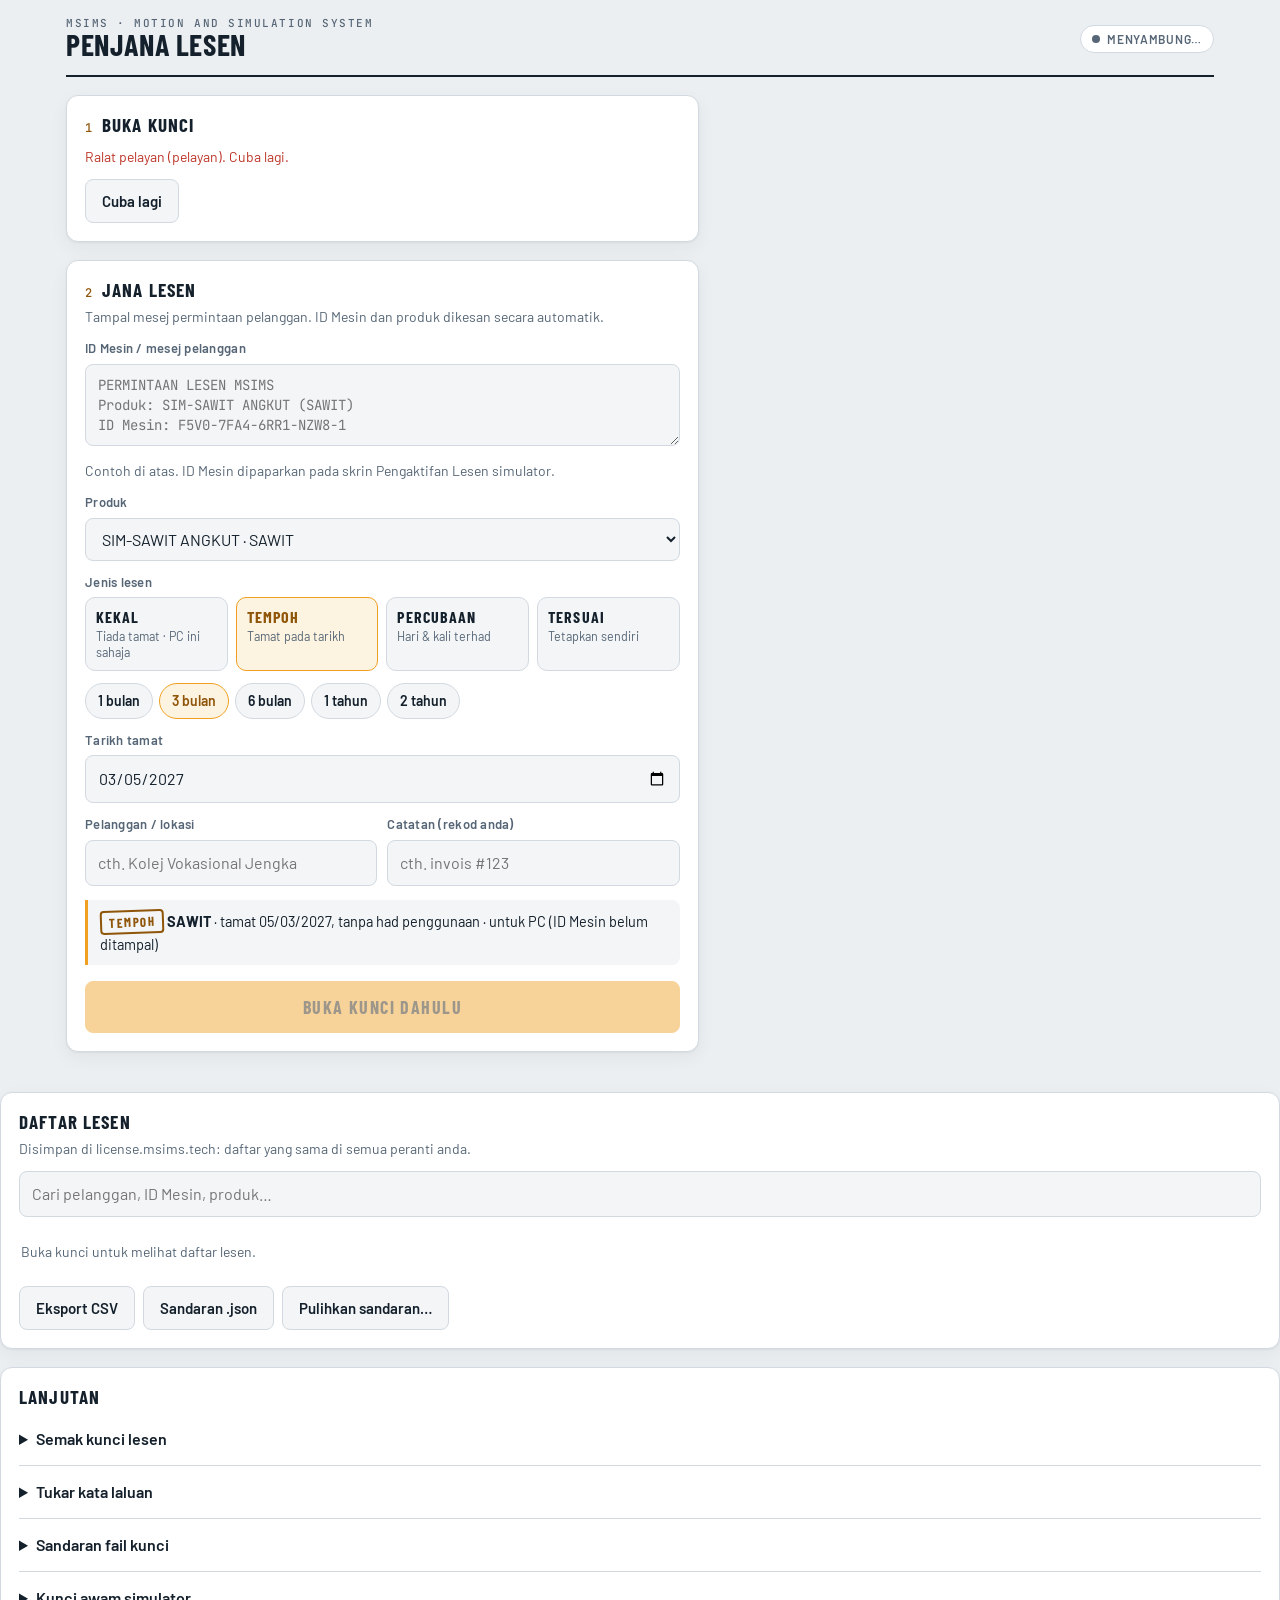
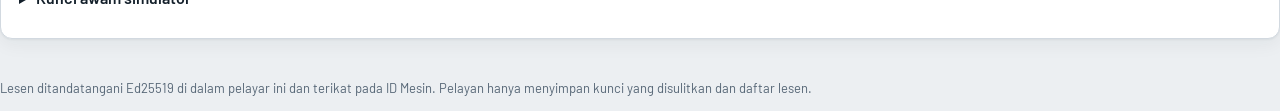
==== commit b75f40bb: "Tambah laman penjana lesen untuk license.msims.tech Laman HTML + API PHP: lesen ditandatangani dalam" ====
--- a/index.html
+++ b/index.html
@@ -1,883 +1,206 @@
 <!DOCTYPE html>
-<html lang="en">
+<html lang="ms">
 <head>
 <meta charset="utf-8">
-<meta name="viewport" content="width=device-width, initial-scale=1">
-<meta name="robots" content="noindex, nofollow">
-<title>Laman MSIMS Beta</title>
-<meta name="description" content="MSIMS (Motion and Simulation System) builds Malaysian-made training simulators and VR systems for agriculture, fisheries, oil palm, maritime, construction and off-road driving.">
-<link rel="icon" type="image/png" href="assets/msims-ikon-256.png">
-<link rel="apple-touch-icon" href="assets/msims-ikon-256.png">
+<meta name="viewport" content="width=device-width, initial-scale=1, viewport-fit=cover">
+<meta name="robots" content="noindex, nofollow, noarchive">
+<meta name="referrer" content="no-referrer">
+<meta name="theme-color" content="#14202b">
+<title>Penjana Lesen MSIMS</title>
 <link rel="preconnect" href="https://fonts.googleapis.com">
 <link rel="preconnect" href="https://fonts.gstatic.com" crossorigin>
-<link href="https://fonts.googleapis.com/css2?family=JetBrains+Mono:wght@400;500&family=Saira:wght@400;500;600&family=Saira+Condensed:wght@500;600;700;800&display=swap" rel="stylesheet">
-<style>
-:root{
-  /* Arah: kokpit waktu malam dalam biru jenama MSIMS (#4E7AFF, latar nila logo). Hero = teks di kiri, konsol simulasi hidup di kanan (satu-satunya tempat yang berani).
-     Seksyen lain senyap: baris jadual, grid bergaris halus, pembaris instrumen sebagai pemisah. Satu tema gelap, dengan sengaja. */
-  --bg:#050b1c;
-  --panel:#0a1430;
-  --panel-2:#0f1c40;
-  --line:#1d2d5a;
-  --ink:#eef2fb;
-  --muted:#9aa8c7;
-  --amber:#ffb43a;
-  --signal:#6a90ff;
-  --brand:#4e7aff;
-  --s-padi:#c9d94a;
-  --s-ikan:#4fd3e6;
-  --s-sawit:#ff8a3c;
-  --s-maritim:#7aa7ff;
-  --s-bina:#ffd21f;
-  --s-lasak:#e8805c;
-  --f-display:"Saira Condensed","Arial Narrow","Roboto Condensed",Impact,sans-serif;
-  --f-body:"Saira","Segoe UI",system-ui,-apple-system,sans-serif;
-  --f-mono:"JetBrains Mono",ui-monospace,"Cascadia Mono",Consolas,monospace;
-  color-scheme:dark;
-}
-*{box-sizing:border-box}
-html{scroll-behavior:smooth;-webkit-text-size-adjust:100%}
-@media (prefers-reduced-motion:reduce){html{scroll-behavior:auto}}
-body{margin:0;background:var(--bg);color:var(--ink);font:400 1.0625rem/1.6 var(--f-body);overflow-x:hidden}
-img,canvas{max-width:100%}
-a{color:inherit}
-:focus-visible{outline:2px solid var(--amber);outline-offset:3px}
-.wrap{max-width:1240px;margin-inline:auto;padding-inline:clamp(16px,4vw,40px)}
-h1,h2,h3{font-family:var(--f-display);font-weight:700;line-height:1;margin:0;text-wrap:balance;text-transform:uppercase;letter-spacing:.01em}
-h2{font-size:clamp(2rem,4.4vw,3.4rem)}
-p{margin:0}
-.eyebrow{font:500 .78rem/1.3 var(--f-mono);letter-spacing:.14em;text-transform:uppercase;color:var(--amber)}
-.sub{color:var(--muted);max-width:62ch}
-.btn{display:inline-flex;align-items:center;gap:.5em;font:600 1rem/1 var(--f-body);padding:.95em 1.3em;border:1px solid var(--amber);background:var(--amber);color:#1a1203;text-decoration:none;cursor:pointer;border-radius:2px}
-.btn:hover{background:#ffc566}
-.btn.ghost{background:transparent;color:var(--ink);border-color:var(--line)}
-.btn.ghost:hover{border-color:var(--muted);background:var(--panel)}
-.btn.small{padding:.6em .9em;font-size:.9rem}
-
-/* jalur beta */
-.beta{background:var(--amber);color:#1a1203;font:500 .8rem/1.4 var(--f-mono);letter-spacing:.04em;padding:.5em 0}
-.beta b{font-weight:500;letter-spacing:.14em}
-
-/* kepala */
-.top{position:sticky;top:0;z-index:20;background:rgba(5,11,28,.9);-webkit-backdrop-filter:blur(10px);backdrop-filter:blur(10px);border-bottom:1px solid var(--line)}
-.top .wrap{display:flex;align-items:center;gap:20px;min-height:86px}
-/* logo rasmi versi putih, penuh bersama tagline */
-.brand{display:block;flex:none;text-decoration:none}
-.brand img{display:block;height:60px;width:auto}
-.top nav{margin-left:auto;display:flex;gap:4px;overflow-x:auto;scrollbar-width:none}
-.top nav::-webkit-scrollbar{display:none}
-.top nav a{font:500 .92rem/1 var(--f-body);padding:.7em .8em;text-decoration:none;color:var(--muted);white-space:nowrap}
-.top nav a:hover{color:var(--ink)}
-.top .btn{flex:none}
-@media (max-width:860px){.top .wrap{gap:10px}.top nav a{padding:.7em .55em}}
-@media (max-width:560px){.top nav{display:none}.top .lang{margin-left:auto}.brand img{height:48px}.top .btn.small{padding:.6em .7em;font-size:.82rem}}
-@media (max-width:440px){.top .btn{display:none}}
-
-/* hero */
-.hero{padding-block:clamp(36px,6vw,80px) clamp(40px,6vw,72px);background:
-  radial-gradient(900px 480px at 82% 20%,rgba(78,122,255,.16),transparent 70%),
-  radial-gradient(700px 400px at 0% 100%,rgba(255,180,58,.06),transparent 70%)}
-.hero-grid{display:grid;grid-template-columns:minmax(0,6fr) minmax(0,7fr);gap:clamp(28px,4vw,56px);align-items:center}
-.hero h1{font-size:clamp(2.3rem,4.5vw,4.1rem);font-weight:800;line-height:.95;margin-top:.35em}
-.hero h1 em{font-style:normal;color:var(--amber)}
-.hero .lede{margin-top:1.2em;color:var(--muted);max-width:54ch}
-.cta{display:flex;flex-wrap:wrap;gap:12px;margin-top:1.7em}
-@media (max-width:980px){.hero-grid{grid-template-columns:minmax(0,1fr)}}
-
-/* konsol simulasi */
-.console{--sc:var(--s-padi);border:1px solid var(--line);background:var(--panel);position:relative}
-.console::before,.console::after{content:"";position:absolute;width:18px;height:18px;border:2px solid var(--sc);pointer-events:none}
-.console::before{top:-2px;left:-2px;border-right:0;border-bottom:0}
-.console::after{bottom:-2px;right:-2px;border-left:0;border-top:0}
-.console-top{display:flex;align-items:center;gap:10px;padding:10px 14px;border-bottom:1px solid var(--line);font:500 .72rem/1 var(--f-mono);letter-spacing:.14em;text-transform:uppercase}
-.console-top .lamp{width:8px;height:8px;border-radius:50%;background:var(--sc);box-shadow:0 0 10px var(--sc)}
-.console-top .note{margin-left:auto;color:var(--muted);letter-spacing:.08em}
-.tabs{display:flex;overflow-x:auto;border-bottom:1px solid var(--line);scrollbar-width:none}
-.tabs::-webkit-scrollbar{display:none}
-.tabs button{flex:1 0 auto;font:500 .78rem/1 var(--f-mono);letter-spacing:.08em;text-transform:uppercase;color:var(--muted);background:transparent;border:0;border-bottom:2px solid transparent;padding:12px 12px 10px;cursor:pointer}
-.tabs button:hover{color:var(--ink)}
-.tabs button[aria-selected="true"]{color:var(--sc);border-bottom-color:var(--sc);background:var(--panel-2)}
-.view{position:relative;aspect-ratio:16/9;min-height:240px;background:#060d22;overflow:hidden}
-.view canvas{position:absolute;inset:0;width:100%;height:100%;display:block}
-.hud{position:absolute;top:12px;font:500 .7rem/1.5 var(--f-mono);letter-spacing:.1em;text-transform:uppercase;color:var(--muted);pointer-events:none}
-.hud span{display:block}
-.hud b{display:block;font-weight:500;color:var(--sc);font-size:.86rem;letter-spacing:.06em}
-.hud.l{left:14px}
-.hud.r{right:14px;text-align:right}
-.readouts{display:grid;grid-template-columns:repeat(4,minmax(0,1fr));margin:0;border-top:1px solid var(--line)}
-.readouts div{padding:10px 14px 12px;border-left:1px solid var(--line);min-width:0}
-.readouts div:first-child{border-left:0}
-.readouts dt{font:500 .66rem/1.2 var(--f-mono);letter-spacing:.12em;text-transform:uppercase;color:var(--muted)}
-.readouts dd{margin:4px 0 0;font:500 1.25rem/1.1 var(--f-mono);font-variant-numeric:tabular-nums;white-space:nowrap}
-.readouts dd small{font-size:.62em;color:var(--muted);margin-left:.25em}
-@media (max-width:520px){.readouts{grid-template-columns:repeat(2,minmax(0,1fr))}.readouts div:nth-child(3){border-left:0}.readouts div:nth-child(n+3){border-top:1px solid var(--line)}.view{aspect-ratio:4/3}}
-
-/* jalur fakta */
-.facts-strip{display:grid;grid-template-columns:repeat(4,minmax(0,1fr));margin:clamp(32px,5vw,56px) 0 0;border-top:1px solid var(--line);border-bottom:1px solid var(--line)}
-.facts-strip div{padding:18px 20px 18px 0;border-left:1px solid var(--line);padding-left:20px}
-.facts-strip div:first-child{border-left:0;padding-left:0}
-.facts-strip dt{font:700 2.2rem/1 var(--f-display);color:var(--ink);font-variant-numeric:tabular-nums;text-transform:uppercase}
-.facts-strip dd{margin:6px 0 0;color:var(--muted);font-size:.95rem;line-height:1.35}
-@media (max-width:760px){.facts-strip{grid-template-columns:repeat(2,minmax(0,1fr))}.facts-strip div:nth-child(3){border-left:0;padding-left:0}.facts-strip div:nth-child(n+3){border-top:1px solid var(--line)}}
-
-/* pembaris instrumen */
-.ruler{height:12px;background:
-  repeating-linear-gradient(90deg,var(--muted) 0 1px,transparent 1px 60px) 0 100%/100% 12px no-repeat,
-  repeating-linear-gradient(90deg,var(--line) 0 1px,transparent 1px 12px) 0 100%/100% 6px no-repeat;opacity:.7}
-
-section{padding-block:clamp(56px,8vw,104px);scroll-margin-top:92px}
-.head{display:grid;gap:14px;margin-bottom:clamp(28px,4vw,48px)}
-
-/* sektor */
-.srow{--c:var(--muted);display:grid;grid-template-columns:minmax(0,3fr) minmax(0,4fr) minmax(0,5fr) auto;gap:8px 28px;padding:22px 0;border-top:1px solid var(--line);align-items:start}
-.srow:last-child{border-bottom:1px solid var(--line)}
-.srow h3{font-size:1.7rem;border-left:4px solid var(--c);padding-left:14px}
-.srow .lbl{display:block;font:500 .66rem/1.3 var(--f-mono);letter-spacing:.12em;text-transform:uppercase;color:var(--muted);margin-bottom:4px}
-.srow p{font-size:.98rem;line-height:1.5}
-.srow .who{color:var(--ink)}
-.srow .what{color:var(--muted)}
-.srow button{align-self:center}
-@media (max-width:920px){.srow{grid-template-columns:minmax(0,1fr) minmax(0,1fr)}.srow h3{grid-column:1/-1}.srow button{grid-column:1/-1;justify-self:start}}
-@media (max-width:560px){.srow{grid-template-columns:minmax(0,1fr)}}
-
-/* platform */
-.plat-bg{background:var(--panel)}
-.specs{display:grid;grid-template-columns:repeat(4,minmax(0,1fr));gap:1px;background:var(--line);border:1px solid var(--line);margin:0}
-.specs div{background:var(--panel);padding:22px 20px}
-.specs dt{font:800 clamp(2.6rem,5vw,4rem)/.9 var(--f-display);color:var(--signal);font-variant-numeric:tabular-nums}
-.specs dt small{font-size:.38em;font-weight:600;letter-spacing:.08em;margin-left:.2em;color:var(--ink)}
-.specs dd{margin:10px 0 0;color:var(--muted);font-size:.95rem;line-height:1.4}
-@media (max-width:820px){.specs{grid-template-columns:repeat(2,minmax(0,1fr))}}
-.caps{display:grid;grid-template-columns:repeat(2,minmax(0,1fr));gap:0 48px;margin:clamp(28px,4vw,44px) 0 0}
-.caps div{padding:18px 0;border-top:1px solid var(--line)}
-.caps dt{font:600 1.3rem/1.15 var(--f-display);text-transform:uppercase;letter-spacing:.02em}
-.caps dd{margin:6px 0 0;color:var(--muted);font-size:.98rem;line-height:1.5}
-@media (max-width:760px){.caps{grid-template-columns:minmax(0,1fr)}}
-
-/* katalog */
-.filters{display:flex;flex-wrap:wrap;gap:8px;margin-bottom:14px}
-.filters button{--c:var(--ink);font:500 .82rem/1 var(--f-mono);letter-spacing:.06em;text-transform:uppercase;color:var(--muted);background:transparent;border:1px solid var(--line);padding:.75em .9em;cursor:pointer;border-radius:2px}
-.filters button:hover{color:var(--ink);border-color:var(--muted)}
-.filters button[aria-pressed="true"]{color:#050b1c;background:var(--c);border-color:var(--c)}
-.filters button .n{opacity:.7;margin-left:.4em}
-.legend{display:flex;flex-wrap:wrap;gap:6px 22px;margin:0 0 22px;padding:0;list-style:none;color:var(--muted);font-size:.9rem}
-.st{display:inline-flex;align-items:center;gap:.5em;font:500 .7rem/1 var(--f-mono);letter-spacing:.08em;text-transform:uppercase;white-space:nowrap}
-.st::before{content:"";width:9px;height:9px;border-radius:50%;border:1.5px solid var(--ink);flex:none}
-.st-sedia::before{background:var(--ink)}
-.st-demo::before{background:linear-gradient(90deg,var(--ink) 50%,transparent 50%)}
-.st-bina{color:var(--muted)}
-.prods{display:grid;grid-template-columns:repeat(auto-fill,minmax(290px,1fr));gap:0;border-left:1px solid var(--line)}
-.prod{--c:var(--muted);background:var(--bg);padding:20px 20px 18px;display:flex;flex-direction:column;gap:10px;border-top:3px solid var(--c);border-right:1px solid var(--line);border-bottom:1px solid var(--line);min-width:0}
-.prod[hidden]{display:none}
-.prod header{display:flex;justify-content:space-between;align-items:center;gap:10px}
-.prod .tag{font:500 .7rem/1 var(--f-mono);letter-spacing:.1em;text-transform:uppercase;color:var(--c)}
-.prod h3{font-size:1.55rem;line-height:1.05}
-.prod p{color:var(--muted);font-size:.96rem;line-height:1.5}
-.prod ul{margin:0;padding:0;list-style:none;font-size:.9rem;line-height:1.45}
-.prod li{padding-left:16px;position:relative}
-.prod li::before{content:"";position:absolute;left:0;top:.62em;width:8px;height:1.5px;background:var(--c)}
-.prod footer{margin-top:auto;padding-top:10px;border-top:1px dashed var(--line);font:400 .74rem/1.4 var(--f-mono);letter-spacing:.04em;color:var(--muted)}
-[data-s="padi"]{--c:var(--s-padi)}[data-s="ikan"]{--c:var(--s-ikan)}[data-s="sawit"]{--c:var(--s-sawit)}
-[data-s="maritim"]{--c:var(--s-maritim)}[data-s="bina"]{--c:var(--s-bina)}[data-s="lasak"]{--c:var(--s-lasak)}
-
-/* perkhidmatan */
-.svc{display:grid;grid-template-columns:repeat(3,minmax(0,1fr));gap:0 40px}
-.svc div{border-top:3px solid var(--amber);padding-top:18px}
-.svc h3{font-size:1.6rem}
-.svc p{margin-top:10px;color:var(--muted)}
-@media (max-width:820px){.svc{grid-template-columns:minmax(0,1fr);gap:28px}}
-
-/* klien */
-.klien{columns:3 240px;column-gap:40px;margin:0;padding:0;list-style:none}
-.klien li{break-inside:avoid;padding:12px 0;border-top:1px solid var(--line);font-weight:500;line-height:1.35}
-
-/* hubungi */
-.contact{display:grid;grid-template-columns:minmax(0,5fr) minmax(0,7fr);gap:clamp(28px,5vw,64px);align-items:start}
-@media (max-width:900px){.contact{grid-template-columns:minmax(0,1fr)}}
-address{font-style:normal;display:grid;gap:18px;margin-top:26px}
-address .lbl{display:block;font:500 .66rem/1.3 var(--f-mono);letter-spacing:.12em;text-transform:uppercase;color:var(--muted);margin-bottom:3px}
-address a{text-decoration-color:var(--amber);text-underline-offset:3px}
-form{background:var(--panel);border:1px solid var(--line);padding:clamp(18px,3vw,28px);display:grid;gap:16px}
-.row2{display:grid;grid-template-columns:repeat(2,minmax(0,1fr));gap:16px}
-@media (max-width:560px){.row2{grid-template-columns:minmax(0,1fr)}}
-label{display:grid;gap:6px;font:500 .72rem/1.3 var(--f-mono);letter-spacing:.1em;text-transform:uppercase;color:var(--muted)}
-input,select,textarea{font:400 1rem/1.4 var(--f-body);color:var(--ink);background:var(--bg);border:1px solid var(--line);padding:.7em .8em;border-radius:2px;width:100%;letter-spacing:0;text-transform:none}
-textarea{resize:vertical;min-height:84px}
-.form-actions{display:flex;flex-wrap:wrap;gap:10px;align-items:center}
-#f-status{font:400 .8rem/1.4 var(--f-mono);color:var(--signal);min-height:1.4em}
-#f-status.err{color:#ff9d8c}
-.hp{position:absolute;left:-9999px;width:1px;height:1px;overflow:hidden}
-button[disabled]{opacity:.6;cursor:progress}
-.hint{font-size:.88rem;color:var(--muted);line-height:1.45}
-
-footer.site{border-top:1px solid var(--line);padding:28px 0 40px;color:var(--muted);font-size:.9rem}
-footer.site .wrap{display:flex;flex-wrap:wrap;gap:16px 28px;justify-content:space-between;align-items:center}
-footer.site img{display:block;width:min(288px,70vw);height:auto}
-footer.site p{line-height:1.5}
-
-/* pemilih bahasa */
-.lang{display:flex;flex:none;border:1px solid var(--line);border-radius:2px}
-.lang button{font:500 .74rem/1 var(--f-mono);letter-spacing:.08em;padding:.62em .7em;background:transparent;border:0;color:var(--muted);cursor:pointer}
-.lang button:hover{color:var(--ink)}
-.lang button[aria-pressed="true"]{background:var(--panel-2);color:var(--ink)}
-</style>
+<link rel="stylesheet" href="https://fonts.googleapis.com/css2?family=Barlow+Condensed:wght@600;700&family=Barlow:wght@400;500;600&family=JetBrains+Mono:wght@500&display=swap">
+<link rel="stylesheet" href="app.css?v=1">
 </head>
 <body>
-
-<div class="beta"><div class="wrap" data-i="t3"><b>BETA VERSION</b> · for review. The official site stays at msims.tech until this version is approved.</div></div>
-
-<header class="top">
-  <div class="wrap">
-    <a class="brand" href="#atas" aria-label="MSIMS, back to top"><img src="assets/msims-logo-putih.svg" alt="MSIMS, Motion and Simulation System" width="204" height="60"></a>
-    <nav aria-label="Main">
-      <a href="#sektor" data-i="t4">Sectors</a>
-      <a href="#platform" data-i="t5">Platform</a>
-      <a href="#produk" data-i="t6">Simulators</a>
-      <a href="#khidmat" data-i="t7">Services</a>
-      <a href="#klien" data-i="t8">Clients</a>
-    </nav>
-    <div class="lang" role="group" aria-label="Language / Bahasa">
-      <button type="button" data-lang="en" aria-pressed="true" title="English">EN</button>
-      <button type="button" data-lang="ms" aria-pressed="false" title="Bahasa Melayu">BM</button>
-    </div>
-    <a class="btn small" href="#hubungi" data-i="t9">Request a demo</a>
-  </div>
+<div class="bungkus">
+<header class="kepala">
+  <div class="jenama"><small>MSIMS · Motion and Simulation System</small><h1>Penjana Lesen</h1></div>
+  <span class="ruang"></span>
+  <span id="cipStatus" class="cip">Menyambung…</span>
 </header>
 
-<main id="atas">
-
-<div class="hero">
-  <div class="wrap">
-    <div class="hero-grid">
-      <div>
-        <p class="eyebrow" data-i="t10">Simulator system developer · Batu Caves, Selangor</p>
-        <h1 data-i="t11">Malaysian-built training simulators for <em>farm, sea and construction site.</em></h1>
-        <p class="lede" data-i="t12">MSIMS designs and builds complete simulator and VR systems: software, control hardware and Motion Base. Trainees learn to operate combine harvesters, fishing vessels, oil palm tractors, patrol boats, excavators and four-wheel drives in Malaysian environments, with no risk to people or machinery.</p>
-        <div class="cta">
-          <a class="btn" href="#hubungi" data-i="t13">Request a demo</a>
-          <a class="btn ghost" href="#produk" data-i="t14">See all simulators</a>
+<main class="grid">
+<div class="lajur">
+
+  <!-- 1 · KUNCI -->
+  <section class="kad" id="kadKunci">
+    <div id="vMula">
+      <h2><span class="no">1</span>Buka kunci</h2>
+      <div id="mesejMula" class="mesej samar">Menyambung ke pelayan…</div>
+      <div class="aksi"><button id="btnCubaStatus" hidden>Cuba lagi</button></div>
+    </div>
+
+    <div id="vSedia" hidden>
+      <h2><span class="no">1</span><span id="tajukSedia">Sediakan kali pertama</span></h2>
+      <p class="sub" id="subSedia"></p>
+      <label class="medan" for="failKunci">Fail kunci rahsia (MSIMS-KunciRahsia-ASAL.json atau -dilindungi.json)</label>
+      <input type="file" id="failKunci" accept=".json,application/json">
+      <div id="sediaLama" hidden>
+        <label class="medan" for="laluanFail">Kata laluan fail kunci itu</label><input type="password" id="laluanFail" autocomplete="off">
+      </div>
+      <div id="sediaBaru" hidden>
+        <div class="baris">
+          <div><label class="medan" for="laluan1">Kata laluan laman ini (min. 12 aksara)</label><input type="password" id="laluan1" autocomplete="new-password"></div>
+          <div><label class="medan" for="laluan2">Ulang kata laluan</label><input type="password" id="laluan2" autocomplete="new-password"></div>
         </div>
       </div>
-
-      <div class="console" id="console">
-        <div class="console-top"><span class="lamp"></span><span data-i="t15">Simulation console</span><span class="note" data-i="t16">illustrative animation</span></div>
-        <div class="tabs" role="tablist" aria-label="Scenario">
-          <button role="tab" aria-selected="true" data-k="padi" data-i="t17">Paddy</button>
-          <button role="tab" aria-selected="false" data-k="ikan" data-i="t18">Fisheries</button>
-          <button role="tab" aria-selected="false" data-k="sawit" data-i="t19">Oil palm</button>
-          <button role="tab" aria-selected="false" data-k="maritim" data-i="t20">Maritime</button>
-          <button role="tab" aria-selected="false" data-k="bina" data-i="t21">Construction</button>
-          <button role="tab" aria-selected="false" data-k="lasak" data-i="t22">Off-road</button>
+      <button id="btnSedia" class="utama besar" disabled>Simpan &amp; buka kunci</button>
+      <div id="sediaMesej" class="mesej"></div>
+      <button id="btnBatalSedia" class="pautan" hidden>Kembali ke kata laluan</button>
+    </div>
+
+    <div id="vBuka" hidden>
+      <h2><span class="no">1</span>Buka kunci</h2>
+      <p class="sub">Masukkan kata laluan anda untuk mula menjana lesen.</p>
+      <label class="medan" for="laluan">Kata laluan</label>
+      <div class="jalur"><input type="password" id="laluan" autocomplete="current-password"><button id="btnBuka" class="utama">Buka</button></div>
+      <div id="mesejBuka" class="mesej"></div>
+      <button id="btnTukarFail" class="pautan">Lupa kata laluan? Tetapkan semula dengan fail kunci</button>
+    </div>
+
+    <div id="vDibuka" hidden>
+      <h2><span class="no">1</span>Kunci dibuka</h2>
+      <p class="sub atas-0">Dikunci semula automatik selepas 15 minit tanpa aktiviti, atau apabila halaman ditutup.</p>
+      <div class="aksi"><button id="btnKunciSemula">Kunci sekarang</button></div>
+      <div id="mesejKunci" class="mesej"></div>
+    </div>
+  </section>
+
+  <!-- 2 · JANA -->
+  <section class="kad" id="kadJana">
+    <h2><span class="no">2</span>Jana lesen</h2>
+    <p class="sub">Tampal mesej permintaan pelanggan. ID Mesin dan produk dikesan secara automatik.</p>
+    <label class="medan" for="permintaan">ID Mesin / mesej pelanggan</label>
+    <textarea id="permintaan" rows="3" placeholder="PERMINTAAN LESEN MSIMS&#10;Produk: SIM-SAWIT ANGKUT (SAWIT)&#10;ID Mesin: F5V0-7FA4-6RR1-NZW8-1" spellcheck="false" autocapitalize="characters"></textarea>
+    <div id="kesan" class="kesan samar">Contoh di atas. ID Mesin dipaparkan pada skrin Pengaktifan Lesen simulator.</div>
+
+    <div class="baris">
+      <div><label class="medan" for="produk">Produk</label><select id="produk"></select></div>
+      <div id="bungkusLain" hidden><label class="medan" for="produkLain">Kod produk</label><input type="text" id="produkLain" placeholder="cth. SIMBARU" autocapitalize="characters" spellcheck="false"></div>
+    </div>
+
+    <label class="medan" id="lblJenis">Jenis lesen</label>
+    <div class="seg" role="radiogroup" aria-labelledby="lblJenis">
+      <label><input type="radio" name="jenis" value="KEKAL"><b>Kekal</b><span>Tiada tamat · PC ini sahaja</span></label>
+      <label><input type="radio" name="jenis" value="TEMPOH" checked><b>Tempoh</b><span>Tamat pada tarikh</span></label>
+      <label><input type="radio" name="jenis" value="PERCUBAAN"><b>Percubaan</b><span>Hari &amp; kali terhad</span></label>
+      <label><input type="radio" name="jenis" value="TERSUAI"><b>Tersuai</b><span>Tetapkan sendiri</span></label>
+    </div>
+
+    <div class="panel" id="pKEKAL" hidden>
+      <div class="nota">Lesen <b>kekal</b>: tiada tarikh tamat dan tanpa had penggunaan, tetapi <b>hanya sah pada komputer dengan ID Mesin ini</b>. Jika disalin ke PC lain, ia ditolak. Jika pelanggan menukar cakera atau memasang semula Windows, ID Mesin berubah dan lesen baharu diperlukan.</div>
+    </div>
+    <div class="panel" id="pTEMPOH">
+      <div class="cipan" id="cipanBulan">
+        <button type="button" data-bulan="1">1 bulan</button><button type="button" data-bulan="3" aria-pressed="true">3 bulan</button><button type="button" data-bulan="6">6 bulan</button><button type="button" data-bulan="12">1 tahun</button><button type="button" data-bulan="24">2 tahun</button>
+      </div>
+      <label class="medan" for="tamatTempoh">Tarikh tamat</label><input type="date" id="tamatTempoh">
+    </div>
+    <div class="panel" id="pPERCUBAAN" hidden>
+      <div class="baris">
+        <div><label class="medan" for="hariCuba">Tempoh (hari)</label><input type="number" id="hariCuba" min="1" max="365" value="14" inputmode="numeric"></div>
+        <div><label class="medan" for="hadCuba">Had dibuka (kali)</label><input type="number" id="hadCuba" min="1" max="16777215" value="30" inputmode="numeric"></div>
+      </div>
+    </div>
+    <div class="panel" id="pTERSUAI" hidden>
+      <div class="baris">
+        <div><label class="medan" for="tamatSuai">Tarikh tamat</label><input type="date" id="tamatSuai"></div>
+        <div><label class="medan" for="hadSuai">Had dibuka (kali)</label><input type="number" id="hadSuai" min="1" max="16777215" value="200" inputmode="numeric"></div>
+      </div>
+      <div class="baris">
+        <label class="semak"><input type="checkbox" id="tiadaTamat"> Tiada tarikh tamat</label>
+        <label class="semak"><input type="checkbox" id="tiadaHad"> Tanpa had penggunaan</label>
+      </div>
+    </div>
+
+    <div class="baris">
+      <div><label class="medan" for="pelanggan">Pelanggan / lokasi</label><input type="text" id="pelanggan" placeholder="cth. Kolej Vokasional Jengka"></div>
+      <div><label class="medan" for="catatan">Catatan (rekod anda)</label><input type="text" id="catatan" placeholder="cth. invois #123"></div>
+    </div>
+
+    <div id="ringkasan" class="ringkasan"></div>
+    <button id="btnJana" class="utama besar" disabled>Buka kunci dahulu</button>
+    <div id="mesejJana" class="mesej"></div>
+
+    <div id="hasil" class="hasil" hidden>
+      <div class="atas"><span id="capHasil" class="cap"></span><strong id="hasilTajuk"></strong></div>
+      <div id="hasilButir" class="r3"></div>
+      <pre id="hasilKunci" class="kunci"></pre>
+      <div class="aksi">
+        <a id="lnkWa" class="btn wa" href="#" target="_blank" rel="noopener">Hantar WhatsApp</a>
+        <button id="btnSalinMesej">Salin mesej</button>
+        <button id="btnSalinKunci">Salin kunci sahaja</button>
+        <button id="btnTxt">Fail .txt</button>
+      </div>
+      <div id="mesejHasil" class="mesej"></div>
+    </div>
+  </section>
+</div>
+
+</div>
+
+<div class="lajur">
+  <!-- DAFTAR -->
+  <section class="kad">
+    <h2>Daftar lesen <span id="bilDaftar" class="samar bil"></span></h2>
+    <p class="sub" id="sumberDaftar">Disimpan di license.msims.tech: daftar yang sama di semua peranti anda.</p>
+    <div class="daftar-atas">
+      <input type="search" id="cari" placeholder="Cari pelanggan, ID Mesin, produk…" aria-label="Cari dalam daftar">
+    </div>
+    <ul id="senaraiDaftar" class="daftar"></ul>
+    <div class="aksi">
+      <button id="btnCsv">Eksport CSV</button>
+      <button id="btnSandar">Sandaran .json</button>
+      <button id="btnPulih">Pulihkan sandaran…</button>
+      <input type="file" id="failPulih" accept=".json,application/json" hidden>
+    </div>
+    <div id="mesejDaftar" class="mesej"></div>
+  </section>
+
+  <!-- LANJUTAN -->
+  <section class="kad">
+    <h2>Lanjutan</h2>
+    <details class="lanjut">
+      <summary>Semak kunci lesen</summary>
+      <div class="isi">
+        <textarea id="semakTeks" rows="3" placeholder="Tampal kunci MSIMS-… (atau seluruh mesej)" spellcheck="false"></textarea>
+        <div class="aksi"><button id="btnSemak">Semak</button></div>
+        <div id="hasilSemak" class="mesej"></div>
+      </div>
+    </details>
+    <details class="lanjut">
+      <summary>Tukar kata laluan</summary>
+      <div class="isi">
+        <p class="samar kecil">Kata laluan baharu berkuat kuasa pada semua peranti. Buka kunci dahulu.</p>
+        <div class="baris">
+          <div><label class="medan" for="laluanE1">Kata laluan baharu (min. 12 aksara)</label><input type="password" id="laluanE1" autocomplete="new-password"></div>
+          <div><label class="medan" for="laluanE2">Ulang kata laluan</label><input type="password" id="laluanE2" autocomplete="new-password"></div>
         </div>
-        <div class="view">
-          <canvas id="sim" role="img" aria-label="Wireframe terrain moving with the selected scenario"></canvas>
-          <div class="hud l"><span data-i="t23">Scenario</span><b id="hud-scn">Paddy field</b></div>
-          <div class="hud r"><span data-i="t24">Simulator</span><b id="hud-prod">Combine Harvester</b></div>
-        </div>
-        <dl class="readouts" aria-label="Motion Base">
-          <div><dt>Pitch</dt><dd><span id="r-pitch">0.0</span><small>°</small></dd></div>
-          <div><dt>Roll</dt><dd><span id="r-roll">0.0</span><small>°</small></dd></div>
-          <div><dt>Heave</dt><dd><span id="r-heave">0</span><small>cm</small></dd></div>
-          <div><dt data-i="t25">Speed</dt><dd><span id="r-laju">8</span><small id="r-unit">km/h</small></dd></div>
-        </dl>
-      </div>
-    </div>
-
-    <dl class="facts-strip">
-      <div><dt>6</dt><dd data-i="t26">sectors: agriculture, fisheries, oil palm, maritime, construction, off-road driving</dd></div>
-      <div><dt>17</dt><dd data-i="t27">simulators and VR modules in the catalogue</dd></div>
-      <div><dt>12</dt><dd data-i="t28">agencies and institutions as clients</dd></div>
-      <div><dt>BM</dt><dd data-i="t29">interface, instructions and reports in Bahasa Melayu</dd></div>
-    </dl>
-  </div>
-</div>
-
-<div class="wrap"><div class="ruler" aria-hidden="true"></div></div>
-
-<section id="sektor">
-  <div class="wrap">
-    <div class="head">
-      <p class="eyebrow" data-i="t30">Sectors</p>
-      <h2 data-i="t31">Six sectors, one developer.</h2>
-      <p class="sub" data-i="t32">Every simulator is built around the machinery, waters and working procedures found in Malaysia, not adapted from foreign software.</p>
-    </div>
-
-    <div class="srow" data-s="padi">
-      <h3 data-i="t33">Agriculture</h3>
-      <p class="who" data-i="t34"><span class="lbl">Built for the needs of</span>Ministry of Agriculture and Food Security (KPKM), agricultural colleges and institutes, farmers' organisations</p>
-      <p class="what" data-i="t35"><span class="lbl">Simulators</span>Paddy Combine Harvester · SIM-TANI 3-in-1 · Agricultural Drone · VR MyGAP · VR Durian &amp; Strawberry Farm</p>
-      <button class="btn ghost small" data-go="padi" data-i="t36">View 5 simulators</button>
-    </div>
-    <div class="srow" data-s="ikan">
-      <h3 data-i="t37">Fisheries</h3>
-      <p class="who" data-i="t38"><span class="lbl">Built for the needs of</span>Department of Fisheries, Fisheries Development Authority of Malaysia (LKIM), fisheries colleges, fishermen's associations</p>
-      <p class="what" data-i="t39"><span class="lbl">Simulators</span>Fishing Vessel · VR Purse Seine Crew · VR Trawl Crew · VR Sayangi Laut Kita</p>
-      <button class="btn ghost small" data-go="ikan" data-i="t40">View 4 simulators</button>
-    </div>
-    <div class="srow" data-s="sawit">
-      <h3 data-i="t41">Oil palm &amp; commodities</h3>
-      <p class="who" data-i="t42"><span class="lbl">Built for the needs of</span>Ministry of Plantation and Commodities (KPK), oil palm training centres, estate management</p>
-      <p class="what" data-i="t43"><span class="lbl">Simulators</span>SIM-SAWIT Haulage: mini tractor and fresh fruit bunch trailer</p>
-      <button class="btn ghost small" data-go="sawit" data-i="t44">View 1 simulator</button>
-    </div>
-    <div class="srow" data-s="maritim">
-      <h3 data-i="t45">Maritime &amp; ports</h3>
-      <p class="who" data-i="t46"><span class="lbl">Built for the needs of</span>Malaysian Maritime Enforcement Agency (APMM), maritime academies, port operators</p>
-      <p class="what" data-i="t47"><span class="lbl">Simulators</span>Patrol Boat Missions · NAKHODA Ship Simulator · STS Crane</p>
-      <button class="btn ghost small" data-go="maritim" data-i="t48">View 3 simulators</button>
-    </div>
-    <div class="srow" data-s="bina">
-      <h3 data-i="t49">Construction</h3>
-      <p class="who" data-i="t50"><span class="lbl">Built for the needs of</span>Construction industry training centres, contractors, TVET institutions</p>
-      <p class="what" data-i="t51"><span class="lbl">Simulators</span>Excavator · Backhoe Loader · Forklift</p>
-      <button class="btn ghost small" data-go="bina" data-i="t52">View 3 simulators</button>
-    </div>
-    <div class="srow" data-s="lasak">
-      <h3 data-i="t53">Off-road driving</h3>
-      <p class="who" data-i="t54"><span class="lbl">Built for the needs of</span>Four-wheel-drive driver training for agencies, plantation companies and the public</p>
-      <p class="what" data-i="t55"><span class="lbl">Simulators</span>4WD Off-Road Driving Simulator: village roads, rubber and oil palm estates</p>
-      <button class="btn ghost small" data-go="lasak" data-i="t56">View 1 simulator</button>
-    </div>
-  </div>
-</section>
-
-<section id="platform" class="plat-bg">
-  <div class="wrap">
-    <div class="head">
-      <p class="eyebrow" data-i="t57">Platform</p>
-      <h2 data-i="t58">From code to a seat that moves.</h2>
-      <p class="sub" data-i="t59">Software and hardware are developed under one roof. As a result, every MSIMS simulator shares the same standards for controls, scoring and maintenance.</p>
-    </div>
-
-    <dl class="specs">
-      <div><dt>4<small>DOF</small></dt><dd data-i="t60">Motion Base that follows the ground surface and waves in the simulation</dd></div>
-      <div><dt>60<small>Hz</small></dt><dd data-i="t61">Motion telemetry from software to platform</dd></div>
-      <div><dt>100</dt><dd data-i="t62">Points in the scoring rubric for every training session</dd></div>
-      <div><dt>0</dt><dd data-i="t63">Internet connections needed during training</dd></div>
-    </dl>
-
-    <dl class="caps">
-      <div><dt data-i="t64">Real control hardware</dt><dd data-i="t65">Force-feedback steering wheels, dual joystick levers in ISO and SAE patterns, ship consoles, throttle levers and drone remote controllers.</dd></div>
-      <div><dt data-i="t66">Instructor console on a tablet</dt><dd data-i="t67">Instructors launch scenarios, change weather and wind, and monitor trainees from a tablet.</dd></div>
-      <div><dt data-i="t68">Scoring and transcripts</dt><dd data-i="t69">Trainee name and ID records, session reports and printable competency transcripts.</dd></div>
-      <div><dt data-i="t70">Offline and licensed</dt><dd data-i="t71">Runs without internet in labs, colleges or exhibition halls. Licences are locked to the device.</dd></div>
-      <div><dt data-i="t72">VR modules</dt><dd data-i="t73">VR experiences for Meta Quest 3 headsets, suited to exhibitions and public learning.</dd></div>
-      <div><dt data-i="t74">Malaysian environments</dt><dd data-i="t75">Paddy fields, oil palm and rubber estates, Langkawi waters, construction sites and village roads, modelled on how they look locally.</dd></div>
-    </dl>
-  </div>
-</section>
-
-<section id="produk">
-  <div class="wrap">
-    <div class="head">
-      <p class="eyebrow" data-i="t76">Catalogue</p>
-      <h2 data-i="t77">Simulators and VR modules.</h2>
-      <p class="sub" data-i="t78">Filter by sector. Each product's status is shown plainly: some are ready to supply, some can be demonstrated, some are still in development.</p>
-    </div>
-
-    <div class="filters" role="group" aria-label="Sector filter">
-      <button aria-pressed="true" data-f="semua"><span data-i="t79">All</span><span class="n">17</span></button>
-      <button aria-pressed="false" data-f="padi" data-s="padi"><span data-i="t80">Agriculture</span><span class="n">5</span></button>
-      <button aria-pressed="false" data-f="ikan" data-s="ikan"><span data-i="t81">Fisheries</span><span class="n">4</span></button>
-      <button aria-pressed="false" data-f="sawit" data-s="sawit"><span data-i="t82">Oil palm</span><span class="n">1</span></button>
-      <button aria-pressed="false" data-f="maritim" data-s="maritim"><span data-i="t83">Maritime</span><span class="n">3</span></button>
-      <button aria-pressed="false" data-f="bina" data-s="bina"><span data-i="t84">Construction</span><span class="n">3</span></button>
-      <button aria-pressed="false" data-f="lasak" data-s="lasak"><span data-i="t85">Off-road</span><span class="n">1</span></button>
-    </div>
-    <ul class="legend">
-      <li><span class="st st-sedia" data-i="t86">Ready to supply</span></li>
-      <li><span class="st st-demo" data-i="t87">Demo available</span></li>
-      <li><span class="st st-bina" data-i="t88">In development</span></li>
-    </ul>
-
-    <div class="prods" id="prods">
-
-      <article class="prod" data-s="padi">
-        <header><span class="tag" data-i="t89">Simulator</span><span class="st st-sedia" data-i="t90">Ready to supply</span></header>
-        <h3 data-i="t91">Paddy Combine Harvester Simulator</h3>
-        <p data-i="t92">Harvest, transplant and plough in the paddy field with a combine harvester, rice transplanter and disc-plough tractor. The instrument panel and control tablet change with the selected machine.</p>
-        <ul><li data-i="t93">Choice of machine and weather</li><li data-i="t94">Force-feedback steering that follows the ground surface</li></ul>
-        <footer data-i="t95">Motion Base · Instrument panel</footer>
-      </article>
-
-      <article class="prod" data-s="padi">
-        <header><span class="tag" data-i="t96">Simulator</span><span class="st st-demo" data-i="t97">Demo available</span></header>
-        <h3 data-i="t98">SIM-TANI 3-in-1</h3>
-        <p data-i="t99">Three machines in one program: combine harvester, rice transplanter and rotovator tractor. Work-area coverage is tracked plot by plot.</p>
-        <ul><li data-i="t100">Five-criteria scoring</li><li data-i="t101">Different terrain for each machine</li></ul>
-        <footer data-i="t102">Offline · Motion Base</footer>
-      </article>
-
-      <article class="prod" data-s="padi">
-        <header><span class="tag" data-i="t103">Simulator</span><span class="st st-sedia" data-i="t104">Ready to supply</span></header>
-        <h3 data-i="t105">Agricultural Drone Simulator</h3>
-        <p data-i="t106">From equipment introduction and basic controls to spraying fertiliser and pesticide over paddy fields, Harumanis mango orchards and corn fields.</p>
-        <ul><li data-i="t107">9 modules, 100-point rubric</li><li data-i="t108">Trainee records and PDF printouts</li><li data-i="t109">Real remote controller over USB</li></ul>
-        <footer data-i="t110">Offline</footer>
-      </article>
-
-      <article class="prod" data-s="padi">
-        <header><span class="tag" data-i="t111">VR module</span><span class="st st-sedia" data-i="t112">Ready to supply</span></header>
-        <h3 data-i="t113">VR MyGAP</h3>
-        <p data-i="t114">MyGAP certification good practices explored step by step on a virtual farm.</p>
-        <footer data-i="t115">VR</footer>
-      </article>
-
-      <article class="prod" data-s="padi">
-        <header><span class="tag" data-i="t116">VR module</span><span class="st st-sedia" data-i="t117">Ready to supply</span></header>
-        <h3 data-i="t118">VR Durian &amp; Strawberry Farm</h3>
-        <p data-i="t119">A virtual visit to durian and strawberry farms for exhibitions and learning.</p>
-        <footer data-i="t120">VR</footer>
-      </article>
-
-      <article class="prod" data-s="ikan">
-        <header><span class="tag" data-i="t121">Simulator</span><span class="st st-sedia" data-i="t122">Ready to supply</span></header>
-        <h3 data-i="t123">Fishing Vessel Simulator</h3>
-        <p data-i="t124">Purse seine and trawl operations with six-degree-of-freedom vessel physics, rough weather and night sailing.</p>
-        <ul><li data-i="t125">9 training modules</li><li data-i="t126">Catch load, engine temperature and fuel consumption</li></ul>
-        <footer data-i="t127">Offline · Motion Base</footer>
-      </article>
-
-      <article class="prod" data-s="ikan">
-        <header><span class="tag" data-i="t128">VR module</span><span class="st st-demo" data-i="t129">Demo available</span></header>
-        <h3 data-i="t130">VR Purse Seine Crew</h3>
-        <p data-i="t131">Players become the crew of a fishing vessel: lowering the fish aggregating device, setting the net and hauling in the catch with hand controllers.</p>
-        <ul><li data-i="t132">Designed for children and the public</li></ul>
-        <footer data-i="t133">Meta Quest 3</footer>
-      </article>
-
-      <article class="prod" data-s="ikan">
-        <header><span class="tag" data-i="t134">VR module</span><span class="st st-sedia" data-i="t135">Ready to supply</span></header>
-        <h3 data-i="t136">VR Trawl Crew</h3>
-        <p data-i="t137">An expo module that puts visitors on the deck of a trawler, complete with winch controls.</p>
-        <footer data-i="t138">VR</footer>
-      </article>
-
-      <article class="prod" data-s="ikan">
-        <header><span class="tag" data-i="t139">VR module</span><span class="st st-sedia" data-i="t140">Ready to supply</span></header>
-        <h3 data-i="t141">VR Sayangi Laut Kita</h3>
-        <p data-i="t142">Dive in Malaysia's marine parks as a conservation diver: collecting rubbish and propagating coral against the clock.</p>
-        <ul><li data-i="t143">Choice of dive sites</li><li data-i="t144">Adjustable time limit and target score</li><li data-i="t145">360° seabed video</li></ul>
-        <footer data-i="t146">Meta Quest 3</footer>
-      </article>
-
-      <article class="prod" data-s="sawit">
-        <header><span class="tag" data-i="t147">Simulator</span><span class="st st-demo" data-i="t148">Demo available</span></header>
-        <h3 data-i="t149">SIM-SAWIT Haulage</h3>
-        <p data-i="t150">Hauling fresh fruit bunches with a mini tractor and trailer on an oil palm estate. Modules are structured in line with oil palm mechanisation training.</p>
-        <ul><li data-i="t151">5 scored modules, challenge mode and free mode</li><li data-i="t152">Instructor console on a tablet</li><li data-i="t153">Motion Base follows the ground surface</li></ul>
-        <footer data-i="t154">Offline · Motion Base</footer>
-      </article>
-
-      <article class="prod" data-s="maritim">
-        <header><span class="tag" data-i="t155">Simulator</span><span class="st st-demo" data-i="t156">Demo available</span></header>
-        <h3 data-i="t157">Patrol Boat Mission Simulator</h3>
-        <p data-i="t158">Six short missions inspired by maritime enforcement duties in Malaysian waters, including patrols around the Langkawi islands. Suited to exhibition visitors.</p>
-        <ul><li data-i="t159">Steering wheel, throttle lever and gear selector</li><li data-i="t160">AAA and Lite graphics modes</li></ul>
-        <footer data-i="t161">Motion Base</footer>
-      </article>
-
-      <article class="prod" data-s="maritim">
-        <header><span class="tag" data-i="t162">Simulator</span><span class="st st-demo" data-i="t163">Demo available</span></header>
-        <h3 data-i="t164">NAKHODA Ship Simulator</h3>
-        <p data-i="t165">Ship handling with a ship control console, real-time sea waves and guided control calibration.</p>
-        <ul><li data-i="t166">Printable competency transcripts</li></ul>
-        <footer data-i="t167">Offline</footer>
-      </article>
-
-      <article class="prod" data-s="maritim">
-        <header><span class="tag" data-i="t168">Simulator</span><span class="st st-sedia" data-i="t169">Ready to supply</span></header>
-        <h3 data-i="t170">STS Crane Simulator</h3>
-        <p data-i="t171">A ship-to-shore crane with container sway physics, sequenced bay plans and weather that affects trolley sway.</p>
-        <ul><li data-i="t172">Rubric: time, sway, accuracy, safety</li><li data-i="t173">Instructor mode on a tablet with a 3D spreader view</li><li data-i="t174">CSV and printed reports</li></ul>
-        <footer data-i="t175">Motion Base</footer>
-      </article>
-
-      <article class="prod" data-s="bina">
-        <header><span class="tag" data-i="t176">Simulator</span><span class="st st-demo" data-i="t177">Demo available</span></header>
-        <h3 data-i="t178">Excavator Simulator</h3>
-        <p data-i="t179">A crawler excavator from the cab view, with two joystick levers as the left and right consoles.</p>
-        <ul><li data-i="t180">Control settings can be changed and saved</li><li data-i="t181">Bucket-to-ground contact detection</li></ul>
-        <footer data-i="t182">Dual joystick consoles</footer>
-      </article>
-
-      <article class="prod" data-s="bina">
-        <header><span class="tag" data-i="t183">Simulator</span><span class="st st-demo" data-i="t184">Demo available</span></header>
-        <h3 data-i="t185">Backhoe Loader Simulator</h3>
-        <p data-i="t186">A backhoe loader with particle soil physics, working hydraulic rams and an engine start-up sequence before work begins.</p>
-        <ul><li data-i="t187">ISO and SAE lever patterns</li><li data-i="t188">Arm collision warnings</li><li data-i="t189">Controller screen on a tablet</li></ul>
-        <footer data-i="t190">Motion Base</footer>
-      </article>
-
-      <article class="prod" data-s="bina">
-        <header><span class="tag" data-i="t191">Simulator</span><span class="st st-demo" data-i="t192">Demo available</span></header>
-        <h3 data-i="t193">Forklift Simulator</h3>
-        <p data-i="t194">Seven forklift training modules aligned with the requirements of OSHA 1994, DOSH and NIOSH.</p>
-        <ul><li data-i="t195">Warehouse environment with machine sounds</li></ul>
-        <footer data-i="t196">Offline</footer>
-      </article>
-
-      <article class="prod" data-s="lasak">
-        <header><span class="tag" data-i="t197">Simulator</span><span class="st st-bina" data-i="t198">In development</span></header>
-        <h3 data-i="t199">4WD Off-Road Driving Simulator</h3>
-        <p data-i="t200">About 3 km of village road and 3 km of off-road trail through rubber and oil palm estates, to experience four-wheel-drive features.</p>
-        <ul><li data-i="t201">Force-feedback steering, gears and handbrake</li><li data-i="t202">Puddles and mud</li><li data-i="t203">City map planned</li></ul>
-        <footer data-i="t204">Motion Base</footer>
-      </article>
-
-    </div>
-  </div>
-</section>
-
-<div class="wrap"><div class="ruler" aria-hidden="true"></div></div>
-
-<section id="khidmat">
-  <div class="wrap">
-    <div class="head">
-      <p class="eyebrow" data-i="t205">Services</p>
-      <h2 data-i="t206">Three ways to work with us.</h2>
-    </div>
-    <div class="svc">
-      <div><h3 data-i="t207">System sales</h3><p data-i="t208">Complete simulator and VR systems: software, PC, displays, controls and Motion Base, installed and tested at your premises.</p></div>
-      <div><h3 data-i="t209">Exhibition rental</h3><p data-i="t210">Simulator and VR units for expos, open days and outreach programmes, with short scenarios suited to the public.</p></div>
-      <div><h3 data-i="t211">Custom development</h3><p data-i="t212">New simulators or VR modules built around your organisation's machinery, curriculum and working procedures.</p></div>
-    </div>
-  </div>
-</section>
-
-<section id="klien" class="plat-bg">
-  <div class="wrap">
-    <div class="head">
-      <p class="eyebrow" data-i="t213">Our clients</p>
-      <h2 data-i="t214">Trusted by the nation's agriculture and fisheries agencies.</h2>
-    </div>
-    <ul class="klien">
-      <li>Kolej Pertanian Malaysia</li>
-      <li>Lembaga Kemajuan Ikan Malaysia (LKIM)</li>
-      <li>Jabatan Perikanan Malaysia</li>
-      <li>Institut Penyelidikan dan Kemajuan Pertanian Malaysia (MARDI)</li>
-      <li>Lembaga Kemajuan Pertanian Kemubu (KADA)</li>
-      <li>Jabatan Pertanian Negeri Perlis</li>
-      <li>Lembaga Pertubuhan Peladang (LPP)</li>
-      <li>Kolej Perikanan Sultan Nazrin Muizzuddin Shah</li>
-      <li>Persatuan Nelayan Kebangsaan (NEKMAT)</li>
-      <li>Bahagian Pembangunan Kapasiti Latihan Pertanian (BPKLP)</li>
-      <li>Industri Makanan dan Asas Tani (IMAT)</li>
-      <li>Bahagian Pemodenan Pertanian (BPP)</li>
-    </ul>
-  </div>
-</section>
-
-<section id="hubungi">
-  <div class="wrap">
-    <div class="contact">
-      <div>
-        <p class="eyebrow" data-i="t215">Contact us</p>
-        <h2 style="margin-top:14px" data-i="t216">Request a demo or a quotation.</h2>
-        <address>
-          <div><span class="lbl" data-i="t217">Headquarters</span>MSIMS TECH SERVICES<br>No. 17A, Jalan SG 8/7, Taman Sri Gombak,<br>68100 Batu Caves, Selangor, Malaysia</div>
-          <div><span class="lbl" data-i="t218">Email</span><a href="mailto:sales@msims.tech">sales@msims.tech</a></div>
-          <div><span class="lbl" data-i="t219">Phone</span><a href="tel:+60172233070">+6017-22 33 070</a></div>
-        </address>
-      </div>
-
-      <form id="tanya" method="post" action="send.php" novalidate>
-        <div class="row2">
-          <label for="f-nama"><span data-i="t220">Your name</span>
-            <input id="f-nama" name="name" type="text" autocomplete="name" maxlength="100" required>
-          </label>
-          <label for="f-org"><span data-i="t221">Organisation</span>
-            <input id="f-org" name="org" type="text" autocomplete="organization" maxlength="140" placeholder="e.g. Agricultural College" data-i-ph="t1">
-          </label>
-        </div>
-        <div class="row2">
-          <label for="f-email"><span data-i="t222">Email</span>
-            <input id="f-email" name="email" type="email" autocomplete="email" maxlength="160" required>
-          </label>
-          <label for="f-tel"><span data-i="t223">Phone (optional)</span>
-            <input id="f-tel" name="phone" type="tel" autocomplete="tel" maxlength="40">
-          </label>
-        </div>
-        <div class="row2">
-          <label for="f-sektor"><span data-i="t224">Sector</span>
-            <select id="f-sektor" name="sector">
-              <option value="Agriculture" data-i="t225">Agriculture</option>
-              <option value="Fisheries" data-i="t226">Fisheries</option>
-              <option value="Oil palm and commodities" data-i="t227">Oil palm and commodities</option>
-              <option value="Maritime and ports" data-i="t228">Maritime and ports</option>
-              <option value="Construction" data-i="t229">Construction</option>
-              <option value="Off-road driving" data-i="t230">Off-road driving</option>
-            </select>
-          </label>
-          <label for="f-jenis"><span data-i="t231">Enquiry type</span>
-            <select id="f-jenis" name="type">
-              <option value="Simulator demo" data-i="t232">Simulator demo</option>
-              <option value="System purchase" data-i="t233">System purchase</option>
-              <option value="Exhibition rental" data-i="t234">Exhibition rental</option>
-              <option value="Custom software development" data-i="t235">Custom software development</option>
-            </select>
-          </label>
-        </div>
-        <label for="f-nota"><span data-i="t236">Message</span>
-          <textarea id="f-nota" name="message" maxlength="3000" placeholder="Machinery, number of trainees, programme dates and so on" data-i-ph="t2"></textarea>
-        </label>
-        <div class="hp" aria-hidden="true"><label for="f-web">Website<input id="f-web" name="website" type="text" tabindex="-1" autocomplete="off"></label></div>
-        <div class="form-actions">
-          <button class="btn" type="submit" id="f-send" data-i="t237">Send enquiry</button>
-          <span id="f-status" role="status" aria-live="polite"></span>
-        </div>
-        <p class="hint" data-i="t238">Your enquiry goes straight to the MSIMS team by email. We reply to the address you give.</p>
-      </form>
-    </div>
-  </div>
-</section>
-
+        <div class="aksi"><button id="btnTukar" disabled>Tukar kata laluan</button></div>
+        <div id="mesejEksport" class="mesej"></div>
+      </div>
+    </details>
+    <details class="lanjut">
+      <summary>Sandaran fail kunci</summary>
+      <div class="isi">
+        <p class="samar kecil">Muat turun salinan kunci yang dilindungi kata laluan semasa anda. Simpan di pendrive dan Drive peribadi: ia diperlukan jika anda terlupa kata laluan.</p>
+        <div class="aksi"><button id="btnSandarKunci" disabled>Muat turun fail kunci dilindungi</button></div>
+        <div id="mesejSandarKunci" class="mesej"></div>
+      </div>
+    </details>
+    <details class="lanjut">
+      <summary>Kunci awam simulator</summary>
+      <div class="isi">
+        <p class="samar kecil">Terbina dalam <span class="mono">LesenKunciAwam.h</span> semua simulator MSIMS:</p>
+        <code class="awam" id="awamHex"></code>
+      </div>
+    </details>
+  </section>
+  <p class="kaki">Lesen ditandatangani Ed25519 di dalam pelayar ini dan terikat pada ID Mesin. Pelayan hanya menyimpan kunci yang disulitkan dan daftar lesen.</p>
+</div>
 </main>
-
-<footer class="site">
-  <div class="wrap">
-    <img src="assets/msims-logo-putih.svg" alt="MSIMS, Motion and Simulation System" width="288" height="85">
-    <p data-i="t239">© 2026 MSIMS Tech Services<br>Simulators and VR built in Malaysia</p>
-  </div>
-</footer>
-
-<script>
-(function(){
-  "use strict";
-  var $=function(id){return document.getElementById(id)};
-  var reduce=window.matchMedia&&window.matchMedia("(prefers-reduced-motion: reduce)").matches;
-
-  /* ---------- dwibahasa: Inggeris lalai, Bahasa Melayu pilihan ---------- */
-  var MS={"t1": "cth. Kolej Pertanian", "t2": "Jentera, bilangan pelatih, tarikh program dan sebagainya", "t3": "<b>VERSI BETA<\/b> · untuk semakan. Laman rasmi semasa kekal di msims.tech sehingga versi ini diluluskan.", "t4": "Sektor", "t5": "Platform", "t6": "Simulator", "t7": "Perkhidmatan", "t8": "Klien", "t9": "Minta demo", "t10": "Pembangun sistem simulator · Batu Caves, Selangor", "t11": "Simulator latihan buatan Malaysia untuk <em>ladang, laut dan tapak bina.<\/em>", "t12": "MSIMS mereka bentuk dan membina sistem simulator dan VR secara menyeluruh: perisian, perkakasan kawalan dan Motion Base. Pelatih belajar mengendali jentuai padi, bot nelayan, traktor sawit, bot peronda, jengkaut dan pacuan empat roda dalam persekitaran Malaysia, tanpa risiko kepada orang atau jentera.", "t13": "Minta demo", "t14": "Lihat semua simulator", "t15": "Konsol simulasi", "t16": "animasi ilustrasi", "t17": "Padi", "t18": "Perikanan", "t19": "Sawit", "t20": "Maritim", "t21": "Binaan", "t22": "Lasak", "t23": "Senario", "t24": "Simulator", "t25": "Laju", "t26": "sektor: pertanian, perikanan, sawit, maritim, binaan, pandu lasak", "t27": "simulator dan modul VR dalam katalog", "t28": "agensi dan institusi sebagai klien", "t29": "antara muka, arahan dan laporan dalam Bahasa Melayu", "t30": "Sektor", "t31": "Enam sektor, satu pembangun.", "t32": "Setiap simulator dibina mengikut jentera, perairan dan prosedur kerja di Malaysia, bukan diubah suai daripada perisian luar negara.", "t33": "Pertanian", "t34": "<span class=\"lbl\">Dibina untuk keperluan<\/span>Kementerian Pertanian dan Keterjaminan Makanan (KPKM), kolej dan institut pertanian, pertubuhan peladang", "t35": "<span class=\"lbl\">Simulator<\/span>Jentuai Padi · SIM-TANI 3-dalam-1 · Dron Pertanian · VR MyGAP · VR Ladang Durian &amp; Strawberi", "t36": "Lihat 5 simulator", "t37": "Perikanan", "t38": "<span class=\"lbl\">Dibina untuk keperluan<\/span>Jabatan Perikanan, Lembaga Kemajuan Ikan Malaysia (LKIM), kolej perikanan, persatuan nelayan", "t39": "<span class=\"lbl\">Simulator<\/span>Bot Perikanan · VR Krew Pukat Jerut · VR Krew Pukat Tunda · VR Sayangi Laut Kita", "t40": "Lihat 4 simulator", "t41": "Sawit &amp; komoditi", "t42": "<span class=\"lbl\">Dibina untuk keperluan<\/span>Kementerian Perladangan dan Komoditi (KPK), pusat latihan sawit, pengurusan ladang", "t43": "<span class=\"lbl\">Simulator<\/span>SIM-SAWIT Angkut: traktor mini dan treler buah tandan segar", "t44": "Lihat 1 simulator", "t45": "Maritim &amp; pelabuhan", "t46": "<span class=\"lbl\">Dibina untuk keperluan<\/span>Agensi Penguatkuasaan Maritim Malaysia (APMM), akademi maritim, pengendali pelabuhan", "t47": "<span class=\"lbl\">Simulator<\/span>Misi Bot Peronda · NAKHODA Simulator Kapal · Kren STS", "t48": "Lihat 3 simulator", "t49": "Binaan", "t50": "<span class=\"lbl\">Dibina untuk keperluan<\/span>Pusat latihan industri pembinaan, kontraktor, institusi TVET", "t51": "<span class=\"lbl\">Simulator<\/span>Ekskavator · Jengkaut-Pengaut (backhoe) · Forklif", "t52": "Lihat 3 simulator", "t53": "Pandu lasak", "t54": "<span class=\"lbl\">Dibina untuk keperluan<\/span>Latihan pemanduan pacuan empat roda untuk agensi, syarikat ladang dan orang awam", "t55": "<span class=\"lbl\">Simulator<\/span>Sim Pandu Lasak 4WD: jalan kampung, ladang getah dan sawit", "t56": "Lihat 1 simulator", "t57": "Platform", "t58": "Dari kod hingga kerusi yang bergerak.", "t59": "Perisian dan perkakasan dibangunkan di bawah satu bumbung. Hasilnya, setiap simulator MSIMS berkongsi piawaian kawalan, pemarkahan dan penyelenggaraan yang sama.", "t60": "Motion Base yang bergerak mengikut permukaan tanah dan ombak dalam simulasi", "t61": "Telemetri gerakan dari perisian ke pelantar", "t62": "Mata rubrik pemarkahan bagi setiap sesi latihan", "t63": "Sambungan internet diperlukan semasa latihan", "t64": "Perkakasan kawalan sebenar", "t65": "Stereng force-feedback, tuil joystick berkembar corak ISO dan SAE, konsol kapal, tuil pecutan dan alat kawalan jauh dron.", "t66": "Konsol jurulatih di tablet", "t67": "Jurulatih melancarkan senario, menukar cuaca dan angin, serta memantau pelatih dari tablet.", "t68": "Pemarkahan dan transkrip", "t69": "Rekod nama dan ID pelatih, laporan sesi dan transkrip kompetensi yang boleh dicetak.", "t70": "Luar talian dan berlesen", "t71": "Berjalan tanpa internet di makmal, kolej atau tapak pameran. Lesen dikunci pada peranti.", "t72": "Modul VR", "t73": "Pengalaman VR untuk set kepala Meta Quest 3, sesuai untuk pameran dan pembelajaran awam.", "t74": "Persekitaran Malaysia", "t75": "Sawah, ladang sawit dan getah, perairan Langkawi, tapak bina dan jalan kampung dimodelkan mengikut rupa tempatan.", "t76": "Katalog", "t77": "Simulator dan modul VR.", "t78": "Tapis mengikut sektor. Status setiap produk ditunjukkan dengan jujur: ada yang sedia dibekal, ada yang boleh didemo, ada yang masih dibangunkan.", "t79": "Semua", "t80": "Pertanian", "t81": "Perikanan", "t82": "Sawit", "t83": "Maritim", "t84": "Binaan", "t85": "Pandu lasak", "t86": "Sedia dibekal", "t87": "Demo tersedia", "t88": "Dalam pembangunan", "t89": "Simulator", "t90": "Sedia dibekal", "t91": "Simulator Jentuai Padi", "t92": "Menuai, menanam dan membajak di sawah dengan jentuai, jentanam padi dan traktor bajak piring. Panel instrumen dan tablet kawalan bertukar mengikut jentera yang dipilih.", "t93": "Pilihan jentera dan cuaca", "t94": "Stereng force-feedback mengikut permukaan tanah", "t95": "Motion Base · Panel instrumen", "t96": "Simulator", "t97": "Demo tersedia", "t98": "SIM-TANI 3-dalam-1", "t99": "Tiga jentera dalam satu perisian: jentuai, jentanam padi dan traktor rotovator. Liputan kawasan kerja dijejak petak demi petak.", "t100": "Pemarkahan lima kriteria", "t101": "Rupa bumi berbeza bagi setiap jentera", "t102": "Luar talian · Motion Base", "t103": "Simulator", "t104": "Sedia dibekal", "t105": "Simulator Dron Pertanian", "t106": "Dari pengenalan peralatan dan asas kawalan hingga semburan baja dan racun di sawah padi, ladang mangga Harumanis dan ladang jagung.", "t107": "9 modul, rubrik 100 mata", "t108": "Rekod pelatih dan cetakan PDF", "t109": "Alat kawalan jauh sebenar melalui USB", "t110": "Luar talian", "t111": "Modul VR", "t112": "Sedia dibekal", "t113": "VR MyGAP", "t114": "Amalan baik pensijilan MyGAP diterokai langkah demi langkah di ladang maya.", "t115": "VR", "t116": "Modul VR", "t117": "Sedia dibekal", "t118": "VR Ladang Durian &amp; Strawberi", "t119": "Lawatan ladang durian dan strawberi secara maya untuk pameran dan pembelajaran.", "t120": "VR", "t121": "Simulator", "t122": "Sedia dibekal", "t123": "Simulator Bot Perikanan", "t124": "Operasi pukat jerut dan pukat tunda dengan fizik bot enam darjah kebebasan, cuaca buruk dan pelayaran malam.", "t125": "9 modul latihan", "t126": "Beban tangkapan, suhu enjin dan penggunaan bahan api", "t127": "Luar talian · Motion Base", "t128": "Modul VR", "t129": "Demo tersedia", "t130": "VR Krew Pukat Jerut", "t131": "Pemain menjadi krew bot nelayan: menurunkan unjam, melabuh pukat dan menaikkan hasil tangkapan dengan kawalan tangan.", "t132": "Direka untuk kanak-kanak dan orang awam", "t133": "Meta Quest 3", "t134": "Modul VR", "t135": "Sedia dibekal", "t136": "VR Krew Pukat Tunda", "t137": "Modul ekspo yang membawa pengunjung ke geladak bot pukat tunda, lengkap dengan kawalan winch.", "t138": "VR", "t139": "Modul VR", "t140": "Sedia dibekal", "t141": "VR Sayangi Laut Kita", "t142": "Menyelam di taman laut Malaysia sebagai penyelam konservasi: mengutip sampah dan membiak karang dalam had masa.", "t143": "Pilihan tapak selaman", "t144": "Had masa dan markah boleh dilaras", "t145": "Video 360 dasar laut", "t146": "Meta Quest 3", "t147": "Simulator", "t148": "Demo tersedia", "t149": "SIM-SAWIT Angkut", "t150": "Pengangkutan buah tandan segar dengan traktor mini dan treler di ladang sawit. Modul dirangka selari dengan latihan mekanisasi ladang sawit.", "t151": "5 modul berskor, mod cabaran dan mod bebas", "t152": "Konsol jurulatih di tablet", "t153": "Motion Base mengikut permukaan tanah", "t154": "Luar talian · Motion Base", "t155": "Simulator", "t156": "Demo tersedia", "t157": "Simulator Misi Bot Peronda", "t158": "Enam misi pendek berinspirasikan tugas penguatkuasaan maritim di perairan Malaysia, termasuk rondaan pulau-pulau Langkawi. Sesuai untuk pengunjung pameran.", "t159": "Stereng, tuil pecutan dan pemilih gear", "t160": "Mod grafik AAA dan Ringan", "t161": "Motion Base", "t162": "Simulator", "t163": "Demo tersedia", "t164": "NAKHODA Simulator Kapal", "t165": "Pengendalian kapal dengan konsol kawalan kapal, ombak laut masa nyata dan penentukuran kawalan berpandu.", "t166": "Transkrip kompetensi bercetak", "t167": "Luar talian", "t168": "Simulator", "t169": "Sedia dibekal", "t170": "Simulator Kren STS", "t171": "Kren ship-to-shore dengan fizik ayunan kontena, pelan bay berturutan dan cuaca yang mempengaruhi ayunan troli.", "t172": "Rubrik: masa, ayunan, ketepatan, keselamatan", "t173": "Mod jurulatih di tablet dengan paparan 3D spreader", "t174": "Laporan CSV dan bercetak", "t175": "Motion Base", "t176": "Simulator", "t177": "Demo tersedia", "t178": "Simulator Ekskavator", "t179": "Jengkaut berkaki ulat dari pandangan kabin, dengan dua tuil joystick sebagai konsol kiri dan kanan.", "t180": "Tetapan kawalan boleh diubah dan disimpan", "t181": "Pengesanan sentuhan timba dengan tanah", "t182": "Konsol dwi-joystick", "t183": "Simulator", "t184": "Demo tersedia", "t185": "Simulator Jengkaut-Pengaut", "t186": "Backhoe loader dengan fizik tanah berzarah, ram hidraulik berfungsi dan urutan hidup enjin sebelum kerja bermula.", "t187": "Corak tuil ISO dan SAE", "t188": "Amaran perlanggaran lengan", "t189": "Skrin pengawal di tablet", "t190": "Motion Base", "t191": "Simulator", "t192": "Demo tersedia", "t193": "Simulator Forklif", "t194": "Tujuh modul latihan forklif yang diselaraskan dengan keperluan AKKP 1994, JKKP dan NIOSH.", "t195": "Persekitaran gudang dengan bunyi jentera", "t196": "Luar talian", "t197": "Simulator", "t198": "Dalam pembangunan", "t199": "Sim Pandu Lasak 4WD", "t200": "Kira-kira 3 km jalan kampung dan 3 km laluan lasak merentas ladang getah dan sawit, untuk merasai ciri pacuan empat roda.", "t201": "Stereng force-feedback, gear dan brek tangan", "t202": "Lopak air dan lumpur", "t203": "Peta bandar dirancang", "t204": "Motion Base", "t205": "Perkhidmatan", "t206": "Tiga cara bekerjasama.", "t207": "Jualan sistem", "t208": "Sistem simulator dan VR lengkap: perisian, PC, paparan, kawalan dan Motion Base, dipasang dan diuji di premis anda.", "t209": "Sewaan pameran", "t210": "Unit simulator dan VR untuk ekspo, hari terbuka dan program jangkauan, dengan senario pendek yang sesuai untuk orang awam.", "t211": "Pembangunan tersuai", "t212": "Simulator atau modul VR baharu mengikut jentera, kurikulum dan prosedur kerja organisasi anda.", "t213": "Klien kami", "t214": "Dipercayai agensi pertanian dan perikanan negara.", "t215": "Hubungi kami", "t216": "Minta demo atau sebut harga.", "t217": "Ibu pejabat", "t218": "E-mel", "t219": "Telefon", "t220": "Nama anda", "t221": "Organisasi", "t222": "E-mel", "t223": "Telefon (pilihan)", "t224": "Sektor", "t225": "Pertanian", "t226": "Perikanan", "t227": "Sawit dan komoditi", "t228": "Maritim dan pelabuhan", "t229": "Binaan", "t230": "Pandu lasak", "t231": "Jenis pertanyaan", "t232": "Demo simulator", "t233": "Pembelian sistem", "t234": "Sewaan untuk pameran", "t235": "Pembangunan perisian tersuai", "t236": "Mesej", "t237": "Hantar pertanyaan", "t238": "Pertanyaan anda dihantar terus kepada pasukan MSIMS melalui e-mel. Kami membalas ke alamat yang anda beri.", "t239": "© 2026 MSIMS Tech Services<br>Simulator dan VR buatan Malaysia"};
-  var MSG={
-    en:{sending:"Sending…",sent:"Sent. Thank you, we will reply by email.",invalid:"Please enter your name and a valid email address.",rate:"Too many attempts. Please try again later.",fail:"Could not send. Please email sales@msims.tech instead."},
-    ms:{sending:"Menghantar…",sent:"Dihantar. Terima kasih, kami akan membalas melalui e-mel.",invalid:"Sila isi nama dan alamat e-mel yang sah.",rate:"Terlalu banyak cubaan. Sila cuba sebentar lagi.",fail:"Tidak dapat dihantar. Sila e-mel sales@msims.tech."}
-  };
-  var lang="en",EN={},ENPH={},lastMsg=null;
-  var tnodes=[].slice.call(document.querySelectorAll("[data-i]"));
-  var pnodes=[].slice.call(document.querySelectorAll("[data-i-ph]"));
-  tnodes.forEach(function(n){EN[n.getAttribute("data-i")]=n.innerHTML});
-  pnodes.forEach(function(n){ENPH[n.getAttribute("data-i-ph")]=n.getAttribute("placeholder")});
-  function setLang(l,save){
-    lang=l==="ms"?"ms":"en";
-    document.documentElement.lang=lang;
-    var T=lang==="ms"?MS:EN,P=lang==="ms"?MS:ENPH;
-    tnodes.forEach(function(n){n.innerHTML=T[n.getAttribute("data-i")]});
-    pnodes.forEach(function(n){n.setAttribute("placeholder",P[n.getAttribute("data-i-ph")])});
-    [].forEach.call(document.querySelectorAll(".lang button"),function(b){b.setAttribute("aria-pressed",b.getAttribute("data-lang")===lang?"true":"false")});
-    hud();readouts();
-    if(lastMsg)say(lastMsg.k,lastMsg.err);
-    if(save){try{localStorage.setItem("msims-lang",lang)}catch(e){}}
-  }
-  [].forEach.call(document.querySelectorAll(".lang button"),function(b){b.addEventListener("click",function(){setLang(b.getAttribute("data-lang"),true)})});
-
-  /* ---------- navigasi dalam laman ---------- */
-  document.addEventListener("click",function(e){
-    var a=e.target.closest&&e.target.closest('a[href^="#"]');
-    if(!a)return;
-    var t=document.getElementById(a.getAttribute("href").slice(1));
-    if(!t)return;
-    e.preventDefault();
-    t.scrollIntoView({behavior:reduce?"auto":"smooth",block:"start"});
-  });
-
-  /* ---------- katalog: tapis ikut sektor ---------- */
-  var prods=[].slice.call(document.querySelectorAll("#prods .prod"));
-  var fbtns=[].slice.call(document.querySelectorAll(".filters button"));
-  function setFilter(f){
-    fbtns.forEach(function(b){b.setAttribute("aria-pressed",b.getAttribute("data-f")===f?"true":"false")});
-    prods.forEach(function(p){p.hidden=!(f==="semua"||p.getAttribute("data-s")===f)});
-  }
-  fbtns.forEach(function(b){b.addEventListener("click",function(){setFilter(b.getAttribute("data-f"))})});
-  [].forEach.call(document.querySelectorAll("[data-go]"),function(b){
-    b.addEventListener("click",function(){
-      setFilter(b.getAttribute("data-go"));
-      $("produk").scrollIntoView({behavior:reduce?"auto":"smooth",block:"start"});
-    });
-  });
-
-  /* ---------- borang pertanyaan: dihantar oleh send.php di pelayan ---------- */
-  var form=$("tanya"),stat=$("f-status"),sendBtn=$("f-send");
-  function say(k,err){lastMsg={k:k,err:!!err};stat.textContent=MSG[lang][k];stat.className=err?"err":""}
-  form.addEventListener("submit",function(e){
-    e.preventDefault();
-    var nm=$("f-nama"),em=$("f-email");
-    var okMail=/^[^@\s]+@[^@\s]+\.[^@\s]+$/.test(em.value.trim());
-    if(!nm.value.trim()||!okMail){say("invalid",true);(nm.value.trim()?em:nm).focus();return}
-    var fd=new FormData(form);fd.append("lang",lang);
-    sendBtn.disabled=true;say("sending");
-    fetch(form.getAttribute("action"),{method:"POST",body:fd,headers:{"Accept":"application/json"}})
-      .then(function(r){return r.json().then(function(j){return {s:r.status,j:j}})})
-      .then(function(x){
-        if(x.j&&x.j.ok){say("sent");form.reset()}
-        else{say(x.s===429?"rate":(x.s===422?"invalid":"fail"),true)}
-      })
-      .catch(function(){say("fail",true)})
-      .then(function(){sendBtn.disabled=false});
-  });
-
-  /* ---------- konsol simulasi (kanvas) ---------- */
-  var cv=$("sim"),ctx=cv.getContext("2d"),view=cv.parentElement,con=$("console");
-  var BG="#060d22";
-
-  function hash(i,j){var n=Math.imul(i,374761393)+Math.imul(j,668265263)|0;n=Math.imul(n^(n>>>13),1274126177);n=n^(n>>>16);return (n>>>0)/4294967295}
-  function vn(x,y){var xi=Math.floor(x),yi=Math.floor(y),xf=x-xi,yf=y-yi;var u=xf*xf*(3-2*xf),v=yf*yf*(3-2*yf);
-    var a=hash(xi,yi),b=hash(xi+1,yi),c=hash(xi,yi+1),d=hash(xi+1,yi+1);var top=a+(b-a)*u,bot=c+(d-c)*u;return top+(bot-top)*v}
-  function mod(a,n){return ((a%n)+n)%n}
-
-  var S={
-    padi:{scn:{en:"Paddy field",ms:"Sawah padi"},prod:{en:"Combine Harvester",ms:"Jentuai Padi"},col:[201,217,74],v:2.2,eye:2.6,sea:false,k:3.6,
-      h:function(x,z){var bz=mod(z,14)-7,bx=mod(x,18)-9;return .34*Math.exp(-bz*bz/.5)+.34*Math.exp(-bx*bx/.5)+.05*vn(x*.6,z*.6)}},
-    ikan:{scn:{en:"Coastal waters",ms:"Laut pesisir"},prod:{en:"Fishing Vessel",ms:"Bot Perikanan"},col:[79,211,230],v:4,eye:3.2,sea:true,k:1.944,
-      h:function(x,z,t){return .42*Math.sin(z*.35+t*1.1+x*.08)+.22*Math.sin(x*.5-t*.8+z*.12)+.1*Math.sin((x+z)*.9+t*1.7)}},
-    sawit:{scn:{en:"Oil palm estate",ms:"Ladang sawit"},prod:{en:"SIM-SAWIT Haulage",ms:"SIM-SAWIT Angkut"},col:[255,138,60],v:3,eye:2.4,sea:false,k:3.6,palms:true,
-      h:function(x,z){return 1.6*vn(x/16+5,z/16)+.18*vn(x/2.2,z/2.2)}},
-    maritim:{scn:{en:"Open waters",ms:"Perairan terbuka"},prod:{en:"Patrol Boat Missions",ms:"Misi Bot Peronda"},col:[122,167,255],v:12,eye:3.4,sea:true,k:1.944,
-      h:function(x,z,t){return .75*Math.sin(z*.16+t*.9+x*.03)+.3*Math.sin(x*.3-t*.7+z*.1)+.12*Math.sin((x-z)*.7+t*1.9)}},
-    bina:{scn:{en:"Excavation site",ms:"Tapak korekan"},prod:{en:"Excavator",ms:"Ekskavator"},col:[255,210,31],v:1.2,eye:3,sea:false,k:3.6,
-      h:function(x,z){var n=vn(x/20+2,z/20+7)*4,s=Math.floor(n),e=Math.min(1,(n-s)/.18);return (s+e*e*(3-2*e))*.9+.06*vn(x*.9,z*.9)}},
-    lasak:{scn:{en:"Off-road trail",ms:"Laluan lasak"},prod:{en:"4WD Off-Road",ms:"Pandu Lasak 4WD"},col:[232,128,92],v:5,eye:2.2,sea:false,k:3.6,
-      h:function(x,z){return 1.3*vn(x/11,z/11+3)+.4*vn(x/3,z/3)+.12*vn(x*1.3,z*1.3)}}
-  };
-
-  var cur="padi",W=0,H=0,dpr=1,dist=40,t=0,pitch=0,roll=0,heave=0,avg=0,first=true;
-  var J=72,NR=64,DZ=.75,DX=.75,Z0=1.4;
-  var sxA=new Float32Array(2*J+1),syA=new Float32Array(2*J+1),sxB=new Float32Array(2*J+1),syB=new Float32Array(2*J+1);
-
-  function size(){
-    var r=view.getBoundingClientRect();
-    dpr=Math.min(2,window.devicePixelRatio||1);
-    W=Math.max(200,r.width);H=Math.max(150,r.height);
-    cv.width=Math.round(W*dpr);cv.height=Math.round(H*dpr);
-  }
-  function rgba(c,a){return "rgba("+c[0]+","+c[1]+","+c[2]+","+a.toFixed(3)+")"}
-
-  function step(dt){
-    var s=S[cur];dist+=s.v*dt;t+=dt;
-    var hc=s.h(0,dist,t),hf=s.h(0,dist+1.4,t),hb=s.h(0,dist-1.4,t),hl=s.h(-1,dist,t),hr=s.h(1,dist,t);
-    var tp=Math.atan2(hf-hb,2.8),tr=Math.atan2(hr-hl,2);
-    if(first){pitch=tp;roll=tr;heave=hc;avg=hc;first=false}
-    var k=1-Math.exp(-dt*6),ks=1-Math.exp(-dt*.5);
-    pitch+=(tp-pitch)*k;roll+=(tr-roll)*k;heave+=(hc-heave)*k;avg+=(heave-avg)*ks;
-  }
-
-  function draw(){
-    var s=S[cur],col=s.col,m=W*.22,f=H*.95,cx=W/2,cy=H*.4+pitch*f*.9,camY=heave+s.eye;
-    ctx.setTransform(dpr,0,0,dpr,0,0);
-    ctx.fillStyle=BG;ctx.fillRect(0,0,W,H);
-    ctx.save();
-    ctx.translate(cx,H/2);ctx.rotate(-roll*.7);ctx.translate(-cx,-H/2);
-
-    var g=ctx.createLinearGradient(0,cy-H*.55,0,cy);
-    g.addColorStop(0,rgba(col,0));g.addColorStop(1,rgba(col,.16));
-    ctx.fillStyle=g;ctx.fillRect(-m,cy-H*.55,W+2*m,H*.55);
-
-    ctx.lineWidth=1;ctx.lineJoin="round";
-    var frac=mod(dist,DZ),base=Math.floor(dist/DZ),prevJm=-1,i,j;
-    for(i=NR-1;i>=0;i--){
-      var z=Z0+i*DZ-frac;
-      if(z<.55)continue;
-      var wz=dist+z,sc=f/z;
-      var jm=Math.min(J,Math.ceil(((W/2+m)*z/f)/DX)+1);
-      for(j=-jm;j<=jm;j++){
-        var x=j*DX;
-        sxA[j+J]=cx+x*sc;
-        syA[j+J]=cy+(camY-s.h(x,wz,t))*sc;
-      }
-      var a=Math.pow(1-i/NR,1.5);
-      if(prevJm>=0){
-        var jj=Math.min(jm,prevJm);
-        ctx.beginPath();
-        for(j=-jj;j<=jj;j++){ctx.moveTo(sxB[j+J],syB[j+J]);ctx.lineTo(sxA[j+J],syA[j+J])}
-        ctx.strokeStyle=rgba(col,a*.3);ctx.stroke();
-      }
-      ctx.beginPath();
-      ctx.moveTo(sxA[-jm+J],syA[-jm+J]);
-      for(j=-jm+1;j<=jm;j++)ctx.lineTo(sxA[j+J],syA[j+J]);
-      ctx.lineTo(sxA[jm+J],H+m+200);ctx.lineTo(sxA[-jm+J],H+m+200);ctx.closePath();
-      ctx.fillStyle=BG;ctx.fill();
-      ctx.beginPath();
-      ctx.moveTo(sxA[-jm+J],syA[-jm+J]);
-      for(j=-jm+1;j<=jm;j++)ctx.lineTo(sxA[j+J],syA[j+J]);
-      ctx.strokeStyle=rgba(col,a*.9);ctx.stroke();
-
-      /* pokok sawit: tanaman segi tiga, kira-kira 9 m antara pokok */
-      if(s.palms){
-        var kz=base+i;
-        if(mod(kz,10)===0&&z>3){
-          var off=mod(kz/10,2)===1?4.5:0,lim=(W/2+m)*z/f,px;
-          ctx.beginPath();
-          for(px=-Math.ceil(lim/9)*9+off;px<=lim;px+=9){
-            if(Math.abs(px)<4)continue;
-            var hb2=s.h(px,wz,t),X=cx+px*sc,Yb=cy+(camY-hb2)*sc,Yt=cy+(camY-hb2-6.5)*sc,L=3.2*sc,q;
-            ctx.moveTo(X,Yb);ctx.lineTo(X,Yt);
-            for(q=0;q<7;q++){var an=Math.PI*(q/6);ctx.moveTo(X,Yt);ctx.quadraticCurveTo(X+Math.cos(an)*L*.6,Yt-Math.sin(an)*L*.7,X+Math.cos(an)*L,Yt-Math.sin(an)*L*.25+L*.18)}
-          }
-          ctx.strokeStyle=rgba(col,Math.min(1,a*1.3));ctx.stroke();
-        }
-      }
-      var tx=sxA;sxA=sxB;sxB=tx;var ty=syA;syA=syB;syB=ty;prevJm=jm;
-    }
-    ctx.restore();
-
-    /* penunjuk Motion Base */
-    var R=Math.min(34,H*.11),gx=W-R-18,gy=H-R-18;
-    ctx.save();ctx.translate(gx,gy);
-    ctx.beginPath();ctx.arc(0,0,R,0,Math.PI*2);ctx.fillStyle="rgba(6,13,34,.8)";ctx.fill();
-    ctx.strokeStyle="rgba(154,168,199,.55)";ctx.lineWidth=1;ctx.stroke();
-    ctx.beginPath();ctx.moveTo(-R-5,0);ctx.lineTo(-R+4,0);ctx.moveTo(R-4,0);ctx.lineTo(R+5,0);ctx.stroke();
-    ctx.rotate(Math.max(-1,Math.min(1,roll*3)));
-    var py=Math.max(-R*.6,Math.min(R*.6,-pitch*R*5));
-    ctx.beginPath();ctx.moveTo(-R*.78,py);ctx.lineTo(R*.78,py);
-    ctx.strokeStyle=rgba(col,1);ctx.lineWidth=2;ctx.stroke();
-    ctx.beginPath();ctx.arc(0,py,2.5,0,Math.PI*2);ctx.fillStyle=rgba(col,1);ctx.fill();
-    ctx.restore();
-    ctx.font="500 9px 'JetBrains Mono',ui-monospace,Consolas,monospace";
-    ctx.fillStyle="rgba(154,168,199,.9)";ctx.textAlign="center";
-    ctx.fillText("MOTION BASE",gx,gy-R-8);
-  }
-
-  var rp=$("r-pitch"),rr=$("r-roll"),rh=$("r-heave"),rl=$("r-laju"),ru=$("r-unit"),lastTxt=0;
-  function sgn(v,d){var s=v.toFixed(d);if(parseFloat(s)===0)s=(0).toFixed(d);return (parseFloat(s)>0?"+":"")+s}
-  function readouts(){
-    var s=S[cur];
-    rp.textContent=sgn(pitch*57.2958,1);rr.textContent=sgn(roll*57.2958,1);
-    rh.textContent=sgn((heave-avg)*100,0);
-    rl.textContent=Math.round(s.v*s.k);ru.textContent=s.sea?"knot":(lang==="ms"?"km/j":"km/h");
-  }
-
-  var raf=0,last=0,running=false,inView=true;
-  function loop(ts){
-    var dt=Math.min(.05,Math.max(0,(ts-last)/1000));last=ts;
-    step(dt);draw();
-    if(ts-lastTxt>140){readouts();lastTxt=ts}
-    raf=requestAnimationFrame(loop);
-  }
-  function start(){if(running||reduce||!inView||document.hidden)return;running=true;last=performance.now();raf=requestAnimationFrame(loop)}
-  function stop(){running=false;cancelAnimationFrame(raf)}
-  function still(){for(var i=0;i<30;i++)step(.033);draw();readouts()}
-
-  function hud(){var s=S[cur];$("hud-scn").textContent=s.scn[lang];$("hud-prod").textContent=s.prod[lang]}
-  function select(k){
-    cur=k;first=true;
-    var s=S[k];
-    con.style.setProperty("--sc",rgba(s.col,1));
-    hud();
-    [].forEach.call(con.querySelectorAll(".tabs button"),function(b){b.setAttribute("aria-selected",b.getAttribute("data-k")===k?"true":"false")});
-    still();
-  }
-  [].forEach.call(con.querySelectorAll(".tabs button"),function(b){b.addEventListener("click",function(){select(b.getAttribute("data-k"))})});
-
-  size();select("padi");
-  if(window.ResizeObserver){new ResizeObserver(function(){size();draw()}).observe(view)}else{window.addEventListener("resize",function(){size();draw()})}
-  if(window.IntersectionObserver){new IntersectionObserver(function(en){inView=en[0].isIntersecting;if(inView)start();else stop()}).observe(view)}
-  document.addEventListener("visibilitychange",function(){if(document.hidden)stop();else start()});
-  start();
-
-  /* bahasa: pilihan tersimpan jika ada, jika tidak Inggeris */
-  var saved=null;try{saved=localStorage.getItem("msims-lang")}catch(e){}
-  if(saved==="ms")setLang("ms",false);
-})();
-</script>
+</div>
+<script type="module" src="app.js?v=1"></script>
 </body>
 </html>
--- a/app.css
+++ b/app.css
@@ -0,0 +1,115 @@
+/* Susun atur: satu lajur di telefon; dua lajur di desktop (kiri: buka kunci -> jana -> hantar, kanan: daftar & lanjutan) */
+:root{
+  --latar:#eceff2; --permukaan:#ffffff; --permukaan-2:#f3f5f7; --dakwat:#14202b; --samar:#566676; --garis:#d2d9e0;
+  --isyarat:#f0a020; --isyarat-dakwat:#271800; --isyarat-teks:#8f5508; --isyarat-lembut:#fdf3e1;
+  --ok:#1b7a44; --ok-dakwat:#ffffff; --ralat:#bd3527; --kekal:#1d55ad; --cuba:#6a55a8;
+  --bayang:0 1px 2px rgb(20 32 43 / .05), 0 6px 18px rgb(20 32 43 / .05);
+  --f-papar:"Barlow Condensed","Arial Narrow","Segoe UI",system-ui,sans-serif;
+  --f-badan:"Barlow","Segoe UI",system-ui,-apple-system,sans-serif;
+  --f-mono:"JetBrains Mono",Consolas,"SFMono-Regular",Menlo,monospace;
+}
+@media (prefers-color-scheme: dark){:root:not([data-theme="light"]){
+  --latar:#0d1318; --permukaan:#151f28; --permukaan-2:#1b2731; --dakwat:#e3eaf0; --samar:#91a2b2; --garis:#283743;
+  --isyarat:#f5a623; --isyarat-dakwat:#1d1200; --isyarat-teks:#f4b350; --isyarat-lembut:#2b2112;
+  --ok:#47c882; --ok-dakwat:#06180d; --ralat:#ff7b6c; --kekal:#79aefc; --cuba:#b4a3f0;
+  --bayang:0 1px 2px rgb(0 0 0 / .3); color-scheme:dark}}
+:root[data-theme="dark"]{
+  --latar:#0d1318; --permukaan:#151f28; --permukaan-2:#1b2731; --dakwat:#e3eaf0; --samar:#91a2b2; --garis:#283743;
+  --isyarat:#f5a623; --isyarat-dakwat:#1d1200; --isyarat-teks:#f4b350; --isyarat-lembut:#2b2112;
+  --ok:#47c882; --ok-dakwat:#06180d; --ralat:#ff7b6c; --kekal:#79aefc; --cuba:#b4a3f0;
+  --bayang:0 1px 2px rgb(0 0 0 / .3); color-scheme:dark}
+*{box-sizing:border-box}
+[hidden]{display:none!important}
+body{margin:0;background:var(--latar);color:var(--dakwat);font:16px/1.5 var(--f-badan)}
+.bungkus{max-width:1180px;margin:0 auto;padding-block:0 40px;padding-left:max(16px, env(safe-area-inset-left, 0px));padding-right:max(16px, env(safe-area-inset-right, 0px))}
+header.kepala{display:flex;align-items:center;gap:12px;flex-wrap:wrap;padding-block:18px 14px;border-bottom:2px solid var(--dakwat);margin-bottom:18px}
+.jenama{display:flex;flex-direction:column;gap:0}
+.jenama small{font:500 11px/1 var(--f-mono);letter-spacing:.14em;color:var(--samar);text-transform:uppercase}
+.jenama h1{margin:0;font:700 30px/1.05 var(--f-papar);letter-spacing:.02em;text-transform:uppercase;text-wrap:balance}
+.ruang{flex:1}
+.cip{font:600 12px/1 var(--f-badan);letter-spacing:.06em;text-transform:uppercase;padding:7px 11px;border-radius:999px;border:1.5px solid var(--garis);color:var(--samar);background:var(--permukaan);display:inline-flex;align-items:center;gap:7px}
+.cip::before{content:"";width:8px;height:8px;border-radius:50%;background:currentColor}
+.cip.buka{color:var(--ok);border-color:var(--ok)}
+.cip.kunci{color:var(--isyarat-teks);border-color:var(--isyarat)}
+main.grid{display:grid;grid-template-columns:minmax(0,1.12fr) minmax(0,.88fr);gap:18px;align-items:start}
+@media (max-width:960px){main.grid{grid-template-columns:minmax(0,1fr)}}
+.lajur{display:flex;flex-direction:column;gap:18px;min-width:0}
+.kad{background:var(--permukaan);border:1px solid var(--garis);border-radius:12px;padding:18px;box-shadow:var(--bayang);min-width:0}
+.kad h2{margin:0 0 4px;font:700 19px/1.2 var(--f-papar);letter-spacing:.06em;text-transform:uppercase;display:flex;align-items:baseline;gap:10px}
+.kad h2 .no{font:500 12px/1 var(--f-mono);color:var(--isyarat-teks);letter-spacing:0}
+.kad .sub{margin:0 0 12px;color:var(--samar);font-size:14px}
+label.medan{display:block;font-size:13px;font-weight:600;color:var(--samar);margin:12px 0 5px;letter-spacing:.02em}
+input[type=text],input[type=password],input[type=number],input[type=date],input[type=search],select,textarea{width:100%;background:var(--permukaan-2);color:var(--dakwat);border:1px solid var(--garis);border-radius:8px;padding:10px 12px;font:inherit;font-size:16px}
+textarea{resize:vertical;font-family:var(--f-mono);font-size:14px;line-height:1.45}
+input:focus-visible,select:focus-visible,textarea:focus-visible,button:focus-visible,a:focus-visible,.seg label:focus-within{outline:2px solid var(--isyarat);outline-offset:1px}
+input:disabled{opacity:.5}
+.mono{font-family:var(--f-mono)}
+.baris{display:flex;gap:10px;flex-wrap:wrap}
+.baris>*{flex:1 1 160px;min-width:0}
+.semak{display:flex;align-items:center;gap:8px;font-size:14px;margin-top:10px;color:var(--dakwat)}
+.semak input{width:18px;height:18px;accent-color:var(--isyarat)}
+button,.btn{font:600 15px/1 var(--f-badan);border-radius:8px;padding:11px 16px;cursor:pointer;border:1px solid var(--garis);background:var(--permukaan-2);color:var(--dakwat);text-decoration:none;display:inline-flex;align-items:center;justify-content:center;gap:6px;min-height:44px}
+button.utama{background:var(--isyarat);border-color:var(--isyarat);color:var(--isyarat-dakwat);font-weight:700;letter-spacing:.02em}
+button.besar{width:100%;font:700 18px/1 var(--f-papar);letter-spacing:.08em;text-transform:uppercase;min-height:52px;margin-top:16px}
+button.bahaya{color:var(--ralat);border-color:var(--ralat);background:transparent}
+button.pautan{background:none;border:0;padding:6px 0;min-height:0;color:var(--isyarat-teks);text-decoration:underline;font-weight:600}
+button:disabled{opacity:.45;cursor:not-allowed}
+.btn.wa{background:var(--ok);border-color:var(--ok);color:var(--ok-dakwat)}
+.aksi{display:flex;flex-wrap:wrap;gap:8px;margin-top:12px}
+.mesej{font-size:14px;margin-top:10px;min-height:0}
+.mesej:empty{display:none}
+.ok{color:var(--ok)}.ralat{color:var(--ralat)}.samar{color:var(--samar)}
+.nota{font-size:13.5px;color:var(--samar);background:var(--permukaan-2);border:1px solid var(--garis);border-radius:8px;padding:10px 12px;margin-top:12px}
+.nota.amaran{border-color:var(--isyarat);background:var(--isyarat-lembut);color:var(--dakwat)}
+.nota b{color:var(--dakwat)}
+/* jenis lesen */
+.seg{display:grid;grid-template-columns:repeat(4,minmax(0,1fr));gap:8px}
+@media (max-width:520px){.seg{grid-template-columns:repeat(2,minmax(0,1fr))}}
+.seg label{position:relative;border:1.5px solid var(--garis);border-radius:10px;padding:10px 10px 9px;cursor:pointer;background:var(--permukaan-2);display:flex;flex-direction:column;gap:2px}
+.seg input{position:absolute;opacity:0;pointer-events:none}
+.seg b{font:700 16px/1.1 var(--f-papar);letter-spacing:.07em;text-transform:uppercase}
+.seg span{font-size:12.5px;color:var(--samar);line-height:1.3}
+.seg label:has(input:checked){border-color:var(--isyarat);background:var(--isyarat-lembut)}
+.seg label:has(input:checked) b{color:var(--isyarat-teks)}
+.panel{margin-top:12px}
+.cipan{display:flex;flex-wrap:wrap;gap:6px}
+.cipan button{min-height:36px;padding:8px 12px;font-size:14px;border-radius:999px}
+.cipan button[aria-pressed=true]{border-color:var(--isyarat);background:var(--isyarat-lembut);color:var(--isyarat-teks)}
+.kesan{font-size:14px;margin-top:8px;display:flex;gap:6px;align-items:baseline;flex-wrap:wrap}
+.ringkasan{margin-top:14px;padding:10px 12px;border-left:3px solid var(--isyarat);background:var(--permukaan-2);border-radius:0 8px 8px 0;font-size:14.5px}
+/* cap jenis */
+.cap{display:inline-block;font:700 13px/1 var(--f-papar);letter-spacing:.12em;text-transform:uppercase;border:2px solid currentColor;border-radius:4px;padding:4px 7px 3px;transform:rotate(-2deg);white-space:nowrap}
+.cap.KEKAL{color:var(--kekal)}.cap.TEMPOH{color:var(--isyarat-teks)}.cap.PERCUBAAN{color:var(--cuba)}.cap.TERSUAI,.cap.LAMA{color:var(--samar)}
+/* hasil */
+.hasil{margin-top:16px;border:1.5px dashed var(--isyarat);border-radius:12px;padding:14px;background:var(--isyarat-lembut)}
+.hasil .atas{display:flex;align-items:center;gap:10px;flex-wrap:wrap}
+pre.kunci{white-space:pre-wrap;word-break:break-all;background:var(--permukaan);border:1px solid var(--garis);padding:12px;border-radius:8px;font:500 13.5px/1.55 var(--f-mono);margin:12px 0 0;user-select:all}
+@media (prefers-reduced-motion:no-preference){.hasil{animation:muncul .25s ease-out}@keyframes muncul{from{transform:translateY(4px)}to{transform:none}}}
+/* daftar */
+.daftar-atas{display:flex;gap:8px;align-items:center;flex-wrap:wrap}
+.daftar-atas input{flex:1 1 200px}
+ul.daftar{list-style:none;margin:12px 0 0;padding:0;display:flex;flex-direction:column;max-height:720px;overflow:auto}
+ul.daftar li{padding:12px 2px;border-top:1px solid var(--garis);display:grid;gap:4px;min-width:0}
+ul.daftar li:first-child{border-top:0}
+.r1{display:flex;align-items:center;gap:8px;flex-wrap:wrap;font-size:13px;color:var(--samar)}
+.r1 .prod{font:700 15px/1 var(--f-papar);letter-spacing:.06em;color:var(--dakwat)}
+.r2{font-weight:600;overflow-wrap:anywhere}
+.r3{font-size:13px;color:var(--samar);font-variant-numeric:tabular-nums;overflow-wrap:anywhere}
+.r3 .mono{font-size:12.5px;color:var(--dakwat)}
+.r4{display:flex;gap:6px;flex-wrap:wrap;margin-top:4px}
+.r4 button,.r4 .btn{min-height:34px;padding:7px 11px;font-size:13.5px}
+.kosong{padding:18px 4px;color:var(--samar);font-size:14px}
+details.lanjut{border-top:1px solid var(--garis);padding-top:4px;margin-top:4px}
+details.lanjut:first-of-type{border-top:0}
+details.lanjut summary{cursor:pointer;font-weight:600;padding:10px 0;list-style-position:inside}
+details.lanjut .isi{padding:0 0 14px}
+code.awam{display:block;font:500 12px/1.5 var(--f-mono);word-break:break-all;background:var(--permukaan-2);border:1px solid var(--garis);border-radius:8px;padding:8px 10px;margin-top:6px}
+.kaki{margin-top:22px;font-size:13px;color:var(--samar)}
+.pemisah{display:flex;align-items:center;gap:10px;margin:14px 0 2px;font-size:13px;color:var(--samar)}
+.pemisah::before,.pemisah::after{content:"";flex:1;height:1px;background:var(--garis)}
+.jalur{display:flex;gap:10px;flex-wrap:wrap}
+.jalur>input{flex:3 1 200px;min-width:0}
+.jalur>button{flex:1 1 110px}
+.kecil{font-size:13.5px;margin:0}
+.atas-0{margin-top:0}
+.bil{font:500 13px var(--f-badan);letter-spacing:0;text-transform:none}
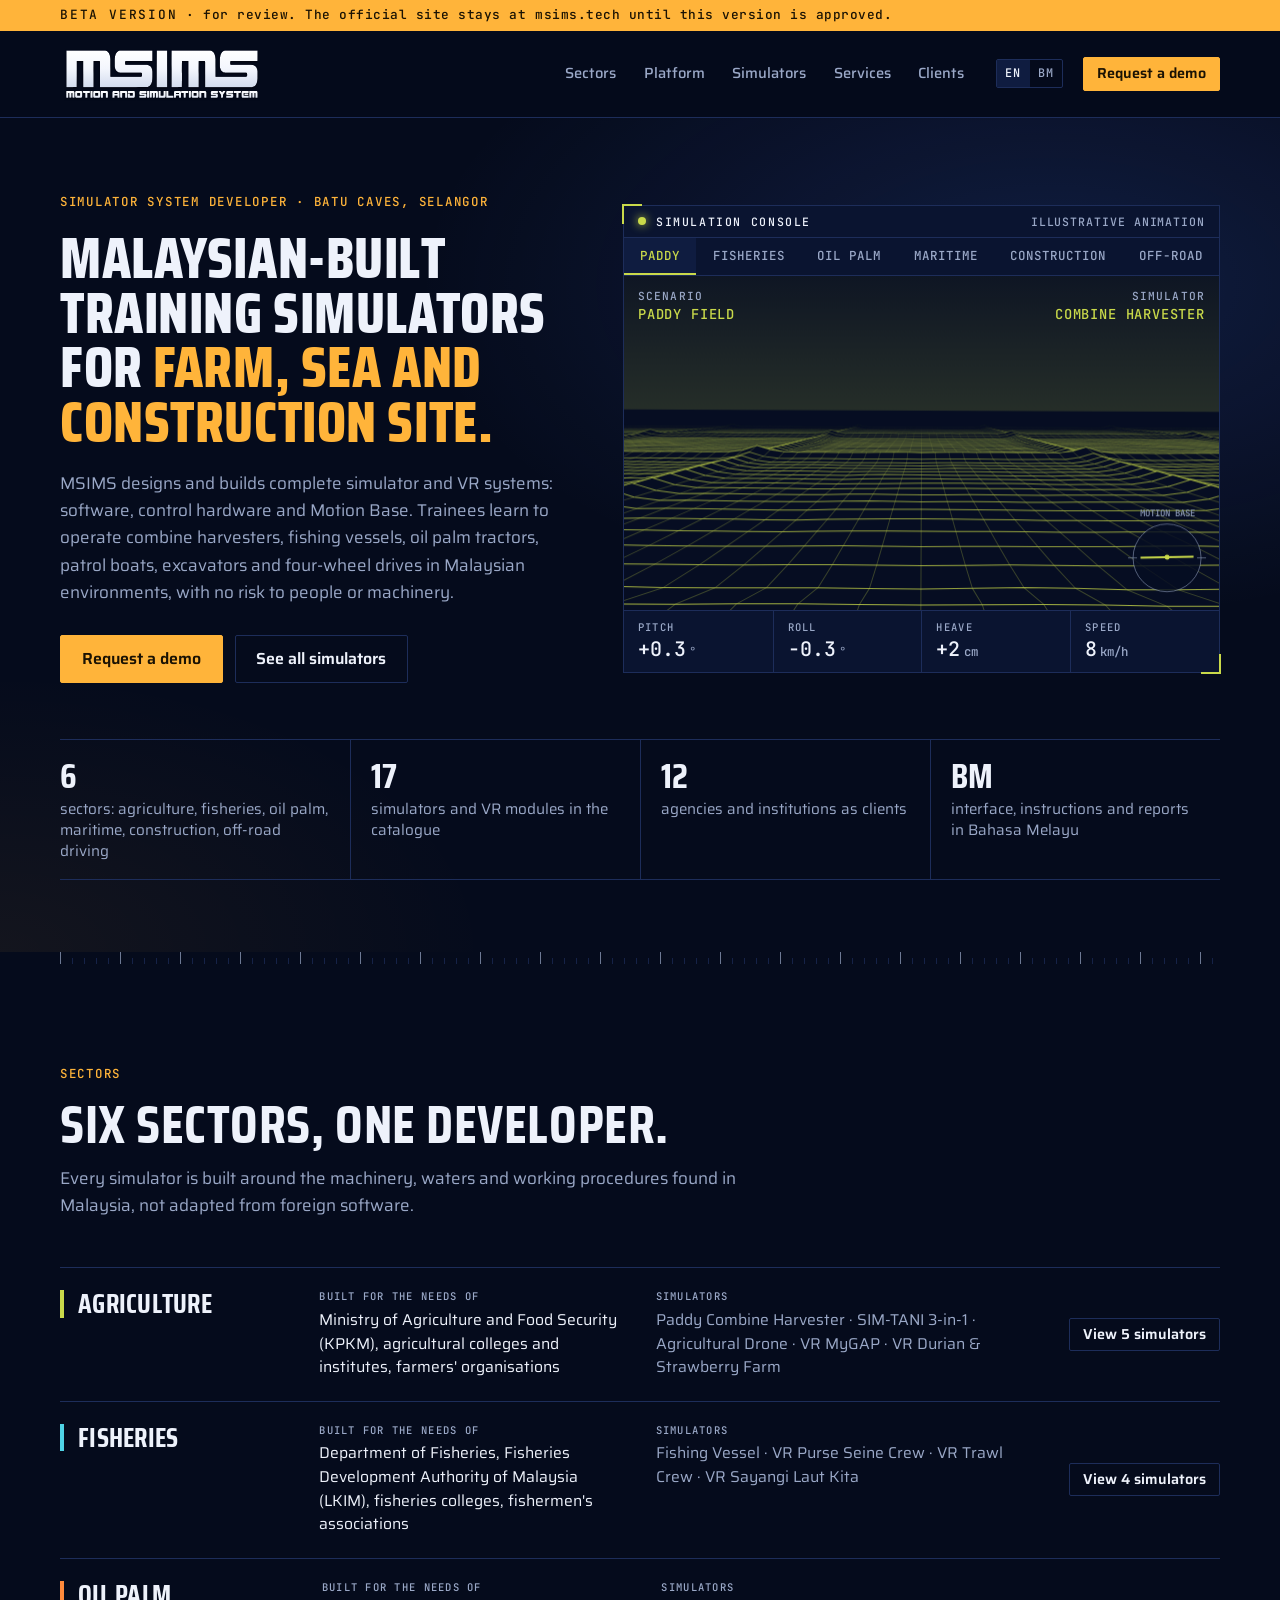
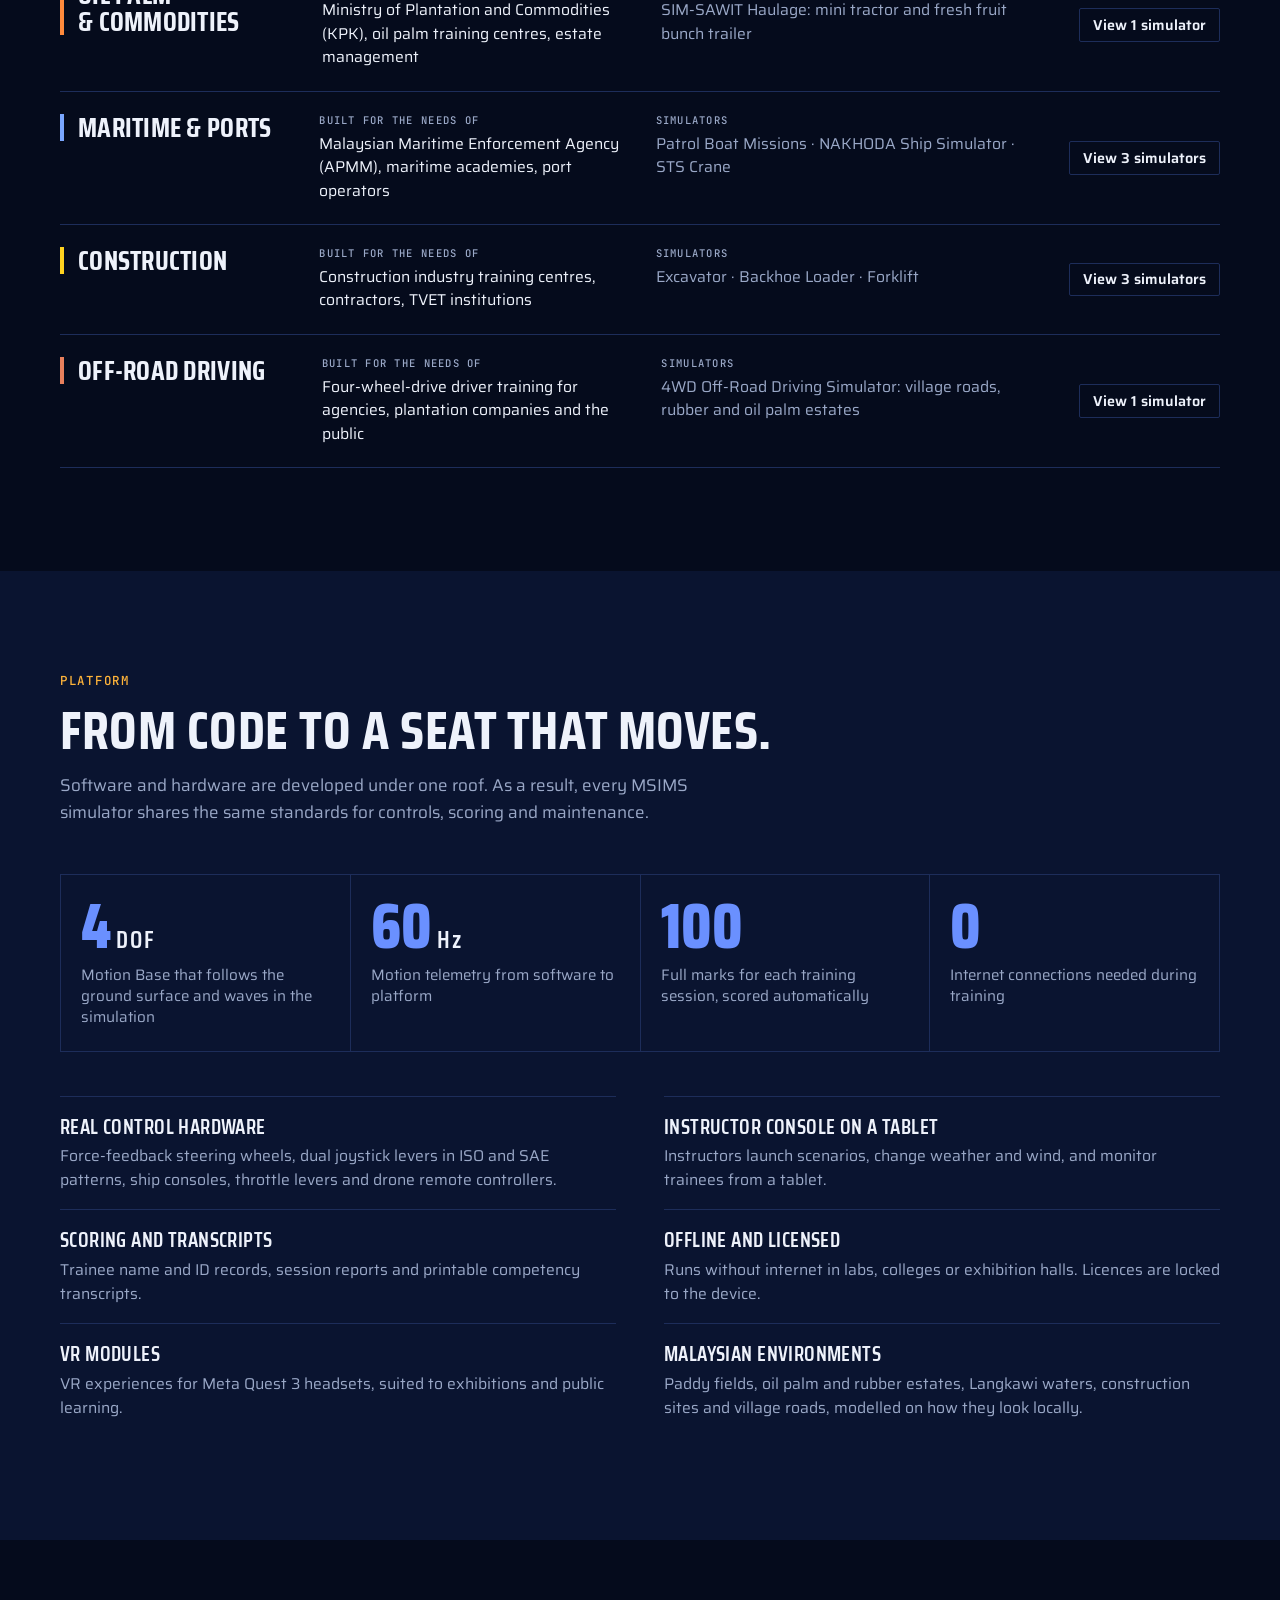
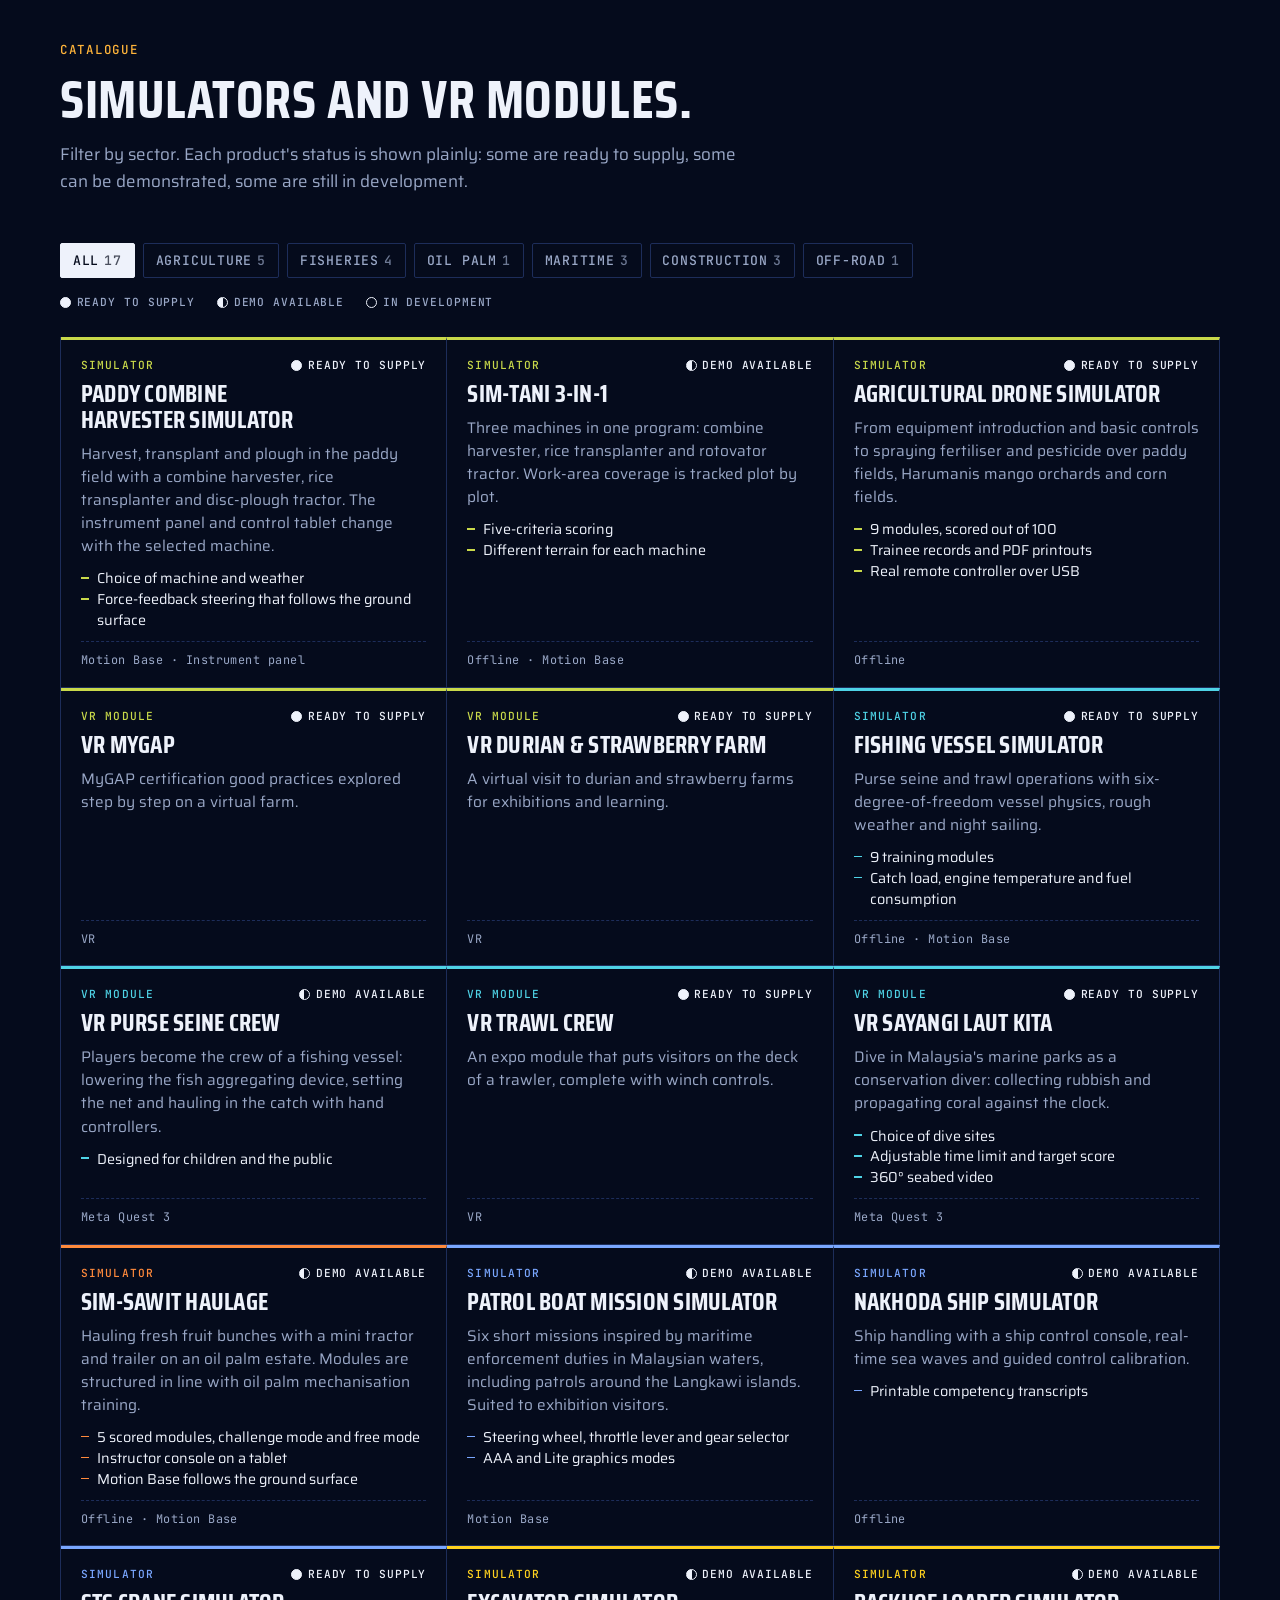
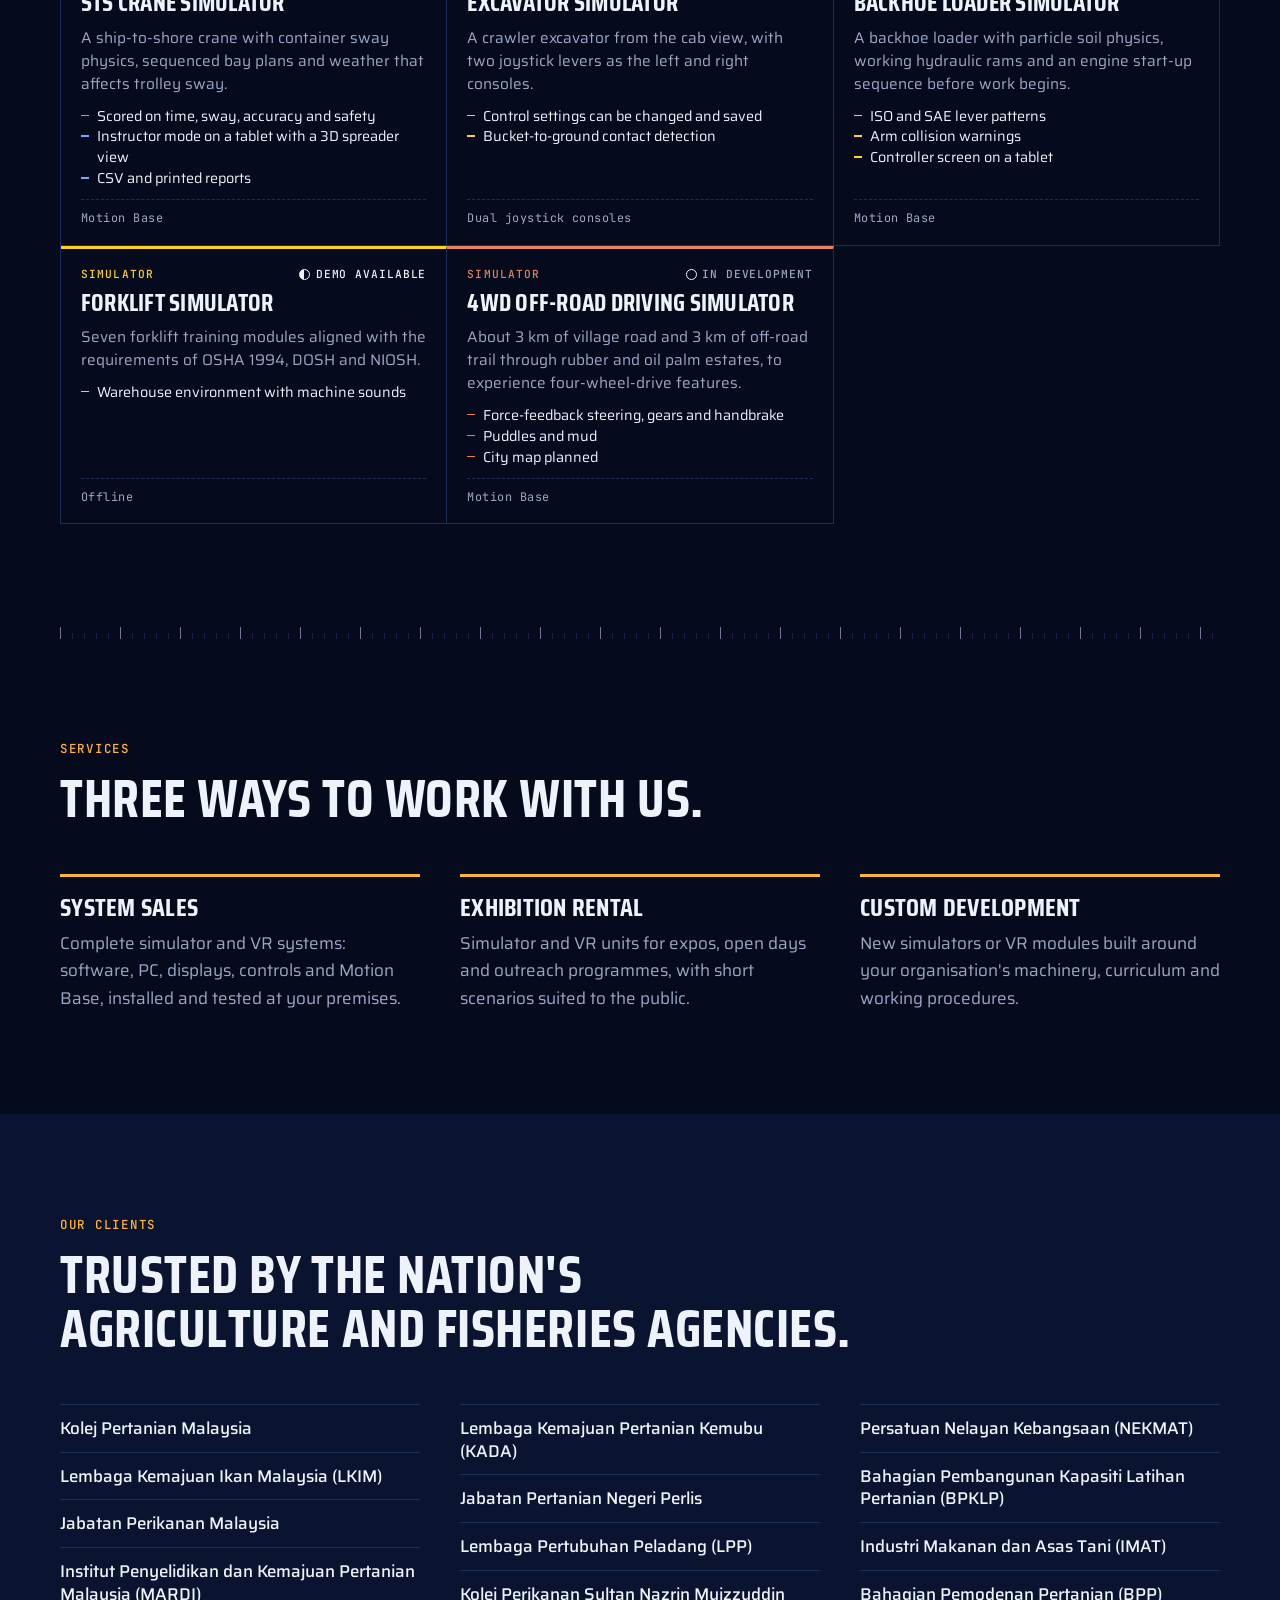
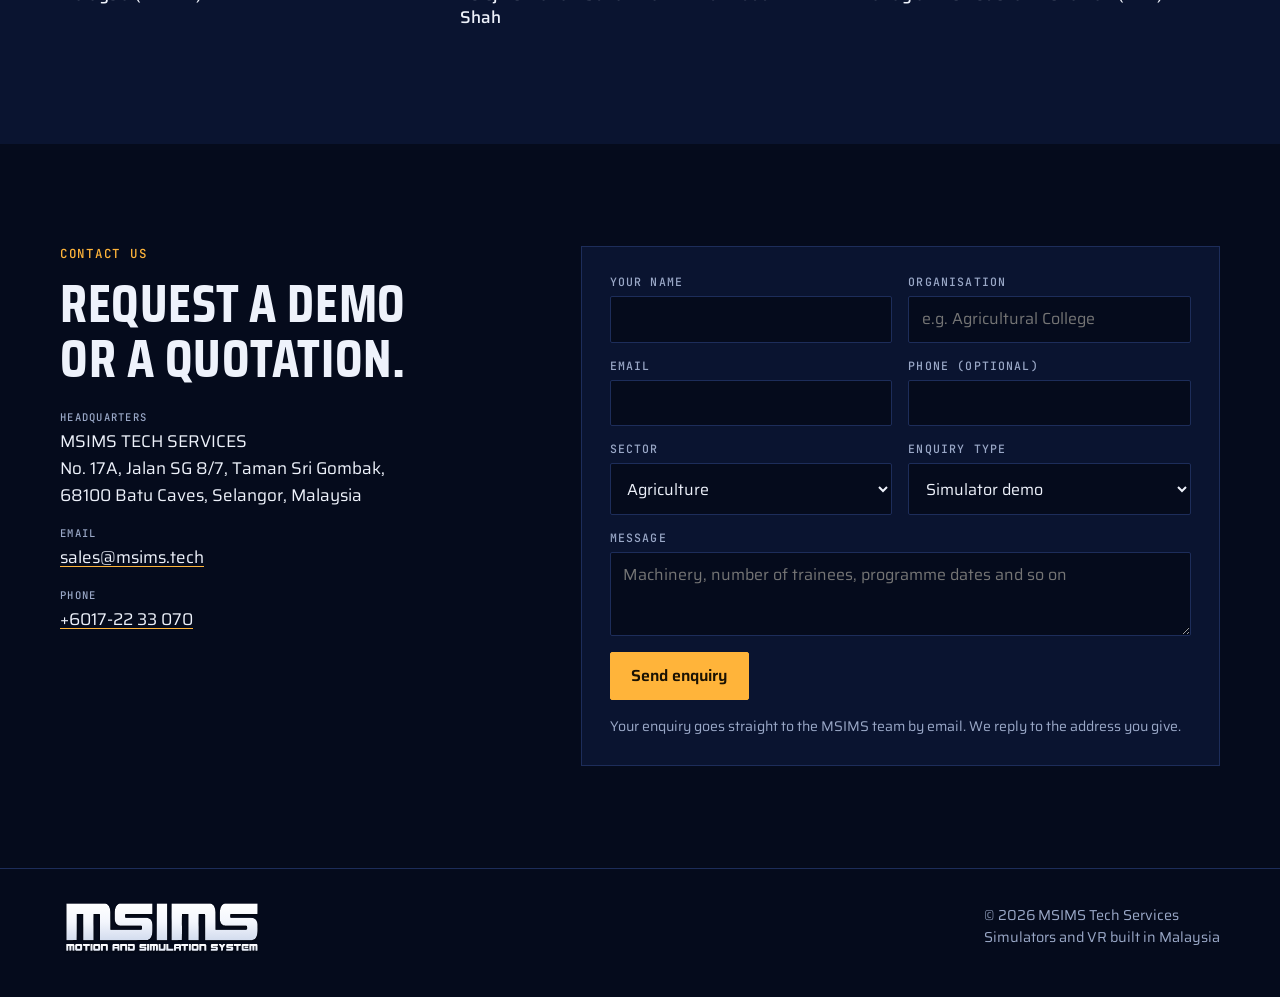
==== commit 1944de89: "Ringkaskan istilah pemarkahan, samakan saiz logo, kukuhkan borang - Perkataan rubrik diganti dengan " ====
--- a/index.html
+++ b/index.html
@@ -1,206 +1,884 @@
 <!DOCTYPE html>
-<html lang="ms">
+<html lang="en">
 <head>
 <meta charset="utf-8">
-<meta name="viewport" content="width=device-width, initial-scale=1, viewport-fit=cover">
-<meta name="robots" content="noindex, nofollow, noarchive">
-<meta name="referrer" content="no-referrer">
-<meta name="theme-color" content="#14202b">
-<title>Penjana Lesen MSIMS</title>
+<meta name="viewport" content="width=device-width, initial-scale=1">
+<meta name="robots" content="noindex, nofollow">
+<title>Laman MSIMS Beta</title>
+<meta name="description" content="MSIMS (Motion and Simulation System) builds Malaysian-made training simulators and VR systems for agriculture, fisheries, oil palm, maritime, construction and off-road driving.">
+<link rel="icon" type="image/png" href="assets/msims-ikon-256.png">
+<link rel="apple-touch-icon" href="assets/msims-ikon-256.png">
 <link rel="preconnect" href="https://fonts.googleapis.com">
 <link rel="preconnect" href="https://fonts.gstatic.com" crossorigin>
-<link rel="stylesheet" href="https://fonts.googleapis.com/css2?family=Barlow+Condensed:wght@600;700&family=Barlow:wght@400;500;600&family=JetBrains+Mono:wght@500&display=swap">
-<link rel="stylesheet" href="app.css?v=1">
+<link href="https://fonts.googleapis.com/css2?family=JetBrains+Mono:wght@400;500&family=Saira:wght@400;500;600&family=Saira+Condensed:wght@500;600;700;800&display=swap" rel="stylesheet">
+<style>
+:root{
+  /* Arah: kokpit waktu malam dalam biru jenama MSIMS (#4E7AFF, latar nila logo). Hero = teks di kiri, konsol simulasi hidup di kanan (satu-satunya tempat yang berani).
+     Seksyen lain senyap: baris jadual, grid bergaris halus, pembaris instrumen sebagai pemisah. Satu tema gelap, dengan sengaja. */
+  --bg:#050b1c;
+  --panel:#0a1430;
+  --panel-2:#0f1c40;
+  --line:#1d2d5a;
+  --ink:#eef2fb;
+  --muted:#9aa8c7;
+  --amber:#ffb43a;
+  --signal:#6a90ff;
+  --brand:#4e7aff;
+  --s-padi:#c9d94a;
+  --s-ikan:#4fd3e6;
+  --s-sawit:#ff8a3c;
+  --s-maritim:#7aa7ff;
+  --s-bina:#ffd21f;
+  --s-lasak:#e8805c;
+  --f-display:"Saira Condensed","Arial Narrow","Roboto Condensed",Impact,sans-serif;
+  --f-body:"Saira","Segoe UI",system-ui,-apple-system,sans-serif;
+  --f-mono:"JetBrains Mono",ui-monospace,"Cascadia Mono",Consolas,monospace;
+  color-scheme:dark;
+}
+*{box-sizing:border-box}
+html{scroll-behavior:smooth;-webkit-text-size-adjust:100%}
+@media (prefers-reduced-motion:reduce){html{scroll-behavior:auto}}
+body{margin:0;background:var(--bg);color:var(--ink);font:400 1.0625rem/1.6 var(--f-body);overflow-x:hidden}
+img,canvas{max-width:100%}
+a{color:inherit}
+:focus-visible{outline:2px solid var(--amber);outline-offset:3px}
+.wrap{max-width:1240px;margin-inline:auto;padding-inline:clamp(16px,4vw,40px)}
+h1,h2,h3{font-family:var(--f-display);font-weight:700;line-height:1;margin:0;text-wrap:balance;text-transform:uppercase;letter-spacing:.01em}
+h2{font-size:clamp(2rem,4.4vw,3.4rem)}
+p{margin:0}
+.eyebrow{font:500 .78rem/1.3 var(--f-mono);letter-spacing:.14em;text-transform:uppercase;color:var(--amber)}
+.sub{color:var(--muted);max-width:62ch}
+.btn{display:inline-flex;align-items:center;gap:.5em;font:600 1rem/1 var(--f-body);padding:.95em 1.3em;border:1px solid var(--amber);background:var(--amber);color:#1a1203;text-decoration:none;cursor:pointer;border-radius:2px}
+.btn:hover{background:#ffc566}
+.btn.ghost{background:transparent;color:var(--ink);border-color:var(--line)}
+.btn.ghost:hover{border-color:var(--muted);background:var(--panel)}
+.btn.small{padding:.6em .9em;font-size:.9rem}
+
+/* jalur beta */
+.beta{background:var(--amber);color:#1a1203;font:500 .8rem/1.4 var(--f-mono);letter-spacing:.04em;padding:.5em 0}
+.beta b{font-weight:500;letter-spacing:.14em}
+
+/* kepala */
+.top{position:sticky;top:0;z-index:20;background:rgba(5,11,28,.9);-webkit-backdrop-filter:blur(10px);backdrop-filter:blur(10px);border-bottom:1px solid var(--line)}
+.top .wrap{display:flex;align-items:center;gap:20px;min-height:86px}
+/* logo rasmi versi putih, penuh bersama tagline */
+.brand{display:block;flex:none;text-decoration:none}
+.brand img{display:block;height:60px;width:auto}
+.top nav{margin-left:auto;display:flex;gap:4px;overflow-x:auto;scrollbar-width:none}
+.top nav::-webkit-scrollbar{display:none}
+.top nav a{font:500 .92rem/1 var(--f-body);padding:.7em .8em;text-decoration:none;color:var(--muted);white-space:nowrap}
+.top nav a:hover{color:var(--ink)}
+.top .btn{flex:none}
+@media (max-width:860px){.top .wrap{gap:10px}.top nav a{padding:.7em .55em}}
+@media (max-width:560px){.top nav{display:none}.top .lang{margin-left:auto}.brand img{height:48px}.top .btn.small{padding:.6em .7em;font-size:.82rem}}
+@media (max-width:440px){.top .btn{display:none}}
+
+/* hero */
+.hero{padding-block:clamp(36px,6vw,80px) clamp(40px,6vw,72px);background:
+  radial-gradient(900px 480px at 82% 20%,rgba(78,122,255,.16),transparent 70%),
+  radial-gradient(700px 400px at 0% 100%,rgba(255,180,58,.06),transparent 70%)}
+.hero-grid{display:grid;grid-template-columns:minmax(0,6fr) minmax(0,7fr);gap:clamp(28px,4vw,56px);align-items:center}
+.hero h1{font-size:clamp(2.3rem,4.5vw,4.1rem);font-weight:800;line-height:.95;margin-top:.35em}
+.hero h1 em{font-style:normal;color:var(--amber)}
+.hero .lede{margin-top:1.2em;color:var(--muted);max-width:54ch}
+.cta{display:flex;flex-wrap:wrap;gap:12px;margin-top:1.7em}
+@media (max-width:980px){.hero-grid{grid-template-columns:minmax(0,1fr)}}
+
+/* konsol simulasi */
+.console{--sc:var(--s-padi);border:1px solid var(--line);background:var(--panel);position:relative}
+.console::before,.console::after{content:"";position:absolute;width:18px;height:18px;border:2px solid var(--sc);pointer-events:none}
+.console::before{top:-2px;left:-2px;border-right:0;border-bottom:0}
+.console::after{bottom:-2px;right:-2px;border-left:0;border-top:0}
+.console-top{display:flex;align-items:center;gap:10px;padding:10px 14px;border-bottom:1px solid var(--line);font:500 .72rem/1 var(--f-mono);letter-spacing:.14em;text-transform:uppercase}
+.console-top .lamp{width:8px;height:8px;border-radius:50%;background:var(--sc);box-shadow:0 0 10px var(--sc)}
+.console-top .note{margin-left:auto;color:var(--muted);letter-spacing:.08em}
+.tabs{display:flex;overflow-x:auto;border-bottom:1px solid var(--line);scrollbar-width:none}
+.tabs::-webkit-scrollbar{display:none}
+.tabs button{flex:1 0 auto;font:500 .78rem/1 var(--f-mono);letter-spacing:.08em;text-transform:uppercase;color:var(--muted);background:transparent;border:0;border-bottom:2px solid transparent;padding:12px 12px 10px;cursor:pointer}
+.tabs button:hover{color:var(--ink)}
+.tabs button[aria-selected="true"]{color:var(--sc);border-bottom-color:var(--sc);background:var(--panel-2)}
+.view{position:relative;aspect-ratio:16/9;min-height:240px;background:#060d22;overflow:hidden}
+.view canvas{position:absolute;inset:0;width:100%;height:100%;display:block}
+.hud{position:absolute;top:12px;font:500 .7rem/1.5 var(--f-mono);letter-spacing:.1em;text-transform:uppercase;color:var(--muted);pointer-events:none}
+.hud span{display:block}
+.hud b{display:block;font-weight:500;color:var(--sc);font-size:.86rem;letter-spacing:.06em}
+.hud.l{left:14px}
+.hud.r{right:14px;text-align:right}
+.readouts{display:grid;grid-template-columns:repeat(4,minmax(0,1fr));margin:0;border-top:1px solid var(--line)}
+.readouts div{padding:10px 14px 12px;border-left:1px solid var(--line);min-width:0}
+.readouts div:first-child{border-left:0}
+.readouts dt{font:500 .66rem/1.2 var(--f-mono);letter-spacing:.12em;text-transform:uppercase;color:var(--muted)}
+.readouts dd{margin:4px 0 0;font:500 1.25rem/1.1 var(--f-mono);font-variant-numeric:tabular-nums;white-space:nowrap}
+.readouts dd small{font-size:.62em;color:var(--muted);margin-left:.25em}
+@media (max-width:520px){.readouts{grid-template-columns:repeat(2,minmax(0,1fr))}.readouts div:nth-child(3){border-left:0}.readouts div:nth-child(n+3){border-top:1px solid var(--line)}.view{aspect-ratio:4/3}}
+
+/* jalur fakta */
+.facts-strip{display:grid;grid-template-columns:repeat(4,minmax(0,1fr));margin:clamp(32px,5vw,56px) 0 0;border-top:1px solid var(--line);border-bottom:1px solid var(--line)}
+.facts-strip div{padding:18px 20px 18px 0;border-left:1px solid var(--line);padding-left:20px}
+.facts-strip div:first-child{border-left:0;padding-left:0}
+.facts-strip dt{font:700 2.2rem/1 var(--f-display);color:var(--ink);font-variant-numeric:tabular-nums;text-transform:uppercase}
+.facts-strip dd{margin:6px 0 0;color:var(--muted);font-size:.95rem;line-height:1.35}
+@media (max-width:760px){.facts-strip{grid-template-columns:repeat(2,minmax(0,1fr))}.facts-strip div:nth-child(3){border-left:0;padding-left:0}.facts-strip div:nth-child(n+3){border-top:1px solid var(--line)}}
+
+/* pembaris instrumen */
+.ruler{height:12px;background:
+  repeating-linear-gradient(90deg,var(--muted) 0 1px,transparent 1px 60px) 0 100%/100% 12px no-repeat,
+  repeating-linear-gradient(90deg,var(--line) 0 1px,transparent 1px 12px) 0 100%/100% 6px no-repeat;opacity:.7}
+
+section{padding-block:clamp(56px,8vw,104px);scroll-margin-top:92px}
+.head{display:grid;gap:14px;margin-bottom:clamp(28px,4vw,48px)}
+
+/* sektor */
+.srow{--c:var(--muted);display:grid;grid-template-columns:minmax(0,3fr) minmax(0,4fr) minmax(0,5fr) auto;gap:8px 28px;padding:22px 0;border-top:1px solid var(--line);align-items:start}
+.srow:last-child{border-bottom:1px solid var(--line)}
+.srow h3{font-size:1.7rem;border-left:4px solid var(--c);padding-left:14px}
+.srow .lbl{display:block;font:500 .66rem/1.3 var(--f-mono);letter-spacing:.12em;text-transform:uppercase;color:var(--muted);margin-bottom:4px}
+.srow p{font-size:.98rem;line-height:1.5}
+.srow .who{color:var(--ink)}
+.srow .what{color:var(--muted)}
+.srow button{align-self:center}
+@media (max-width:920px){.srow{grid-template-columns:minmax(0,1fr) minmax(0,1fr)}.srow h3{grid-column:1/-1}.srow button{grid-column:1/-1;justify-self:start}}
+@media (max-width:560px){.srow{grid-template-columns:minmax(0,1fr)}}
+
+/* platform */
+.plat-bg{background:var(--panel)}
+.specs{display:grid;grid-template-columns:repeat(4,minmax(0,1fr));gap:1px;background:var(--line);border:1px solid var(--line);margin:0}
+.specs div{background:var(--panel);padding:22px 20px}
+.specs dt{font:800 clamp(2.6rem,5vw,4rem)/.9 var(--f-display);color:var(--signal);font-variant-numeric:tabular-nums}
+.specs dt small{font-size:.38em;font-weight:600;letter-spacing:.08em;margin-left:.2em;color:var(--ink)}
+.specs dd{margin:10px 0 0;color:var(--muted);font-size:.95rem;line-height:1.4}
+@media (max-width:820px){.specs{grid-template-columns:repeat(2,minmax(0,1fr))}}
+.caps{display:grid;grid-template-columns:repeat(2,minmax(0,1fr));gap:0 48px;margin:clamp(28px,4vw,44px) 0 0}
+.caps div{padding:18px 0;border-top:1px solid var(--line)}
+.caps dt{font:600 1.3rem/1.15 var(--f-display);text-transform:uppercase;letter-spacing:.02em}
+.caps dd{margin:6px 0 0;color:var(--muted);font-size:.98rem;line-height:1.5}
+@media (max-width:760px){.caps{grid-template-columns:minmax(0,1fr)}}
+
+/* katalog */
+.filters{display:flex;flex-wrap:wrap;gap:8px;margin-bottom:14px}
+.filters button{--c:var(--ink);font:500 .82rem/1 var(--f-mono);letter-spacing:.06em;text-transform:uppercase;color:var(--muted);background:transparent;border:1px solid var(--line);padding:.75em .9em;cursor:pointer;border-radius:2px}
+.filters button:hover{color:var(--ink);border-color:var(--muted)}
+.filters button[aria-pressed="true"]{color:#050b1c;background:var(--c);border-color:var(--c)}
+.filters button .n{opacity:.7;margin-left:.4em}
+.legend{display:flex;flex-wrap:wrap;gap:6px 22px;margin:0 0 22px;padding:0;list-style:none;color:var(--muted);font-size:.9rem}
+.st{display:inline-flex;align-items:center;gap:.5em;font:500 .7rem/1 var(--f-mono);letter-spacing:.08em;text-transform:uppercase;white-space:nowrap}
+.st::before{content:"";width:9px;height:9px;border-radius:50%;border:1.5px solid var(--ink);flex:none}
+.st-sedia::before{background:var(--ink)}
+.st-demo::before{background:linear-gradient(90deg,var(--ink) 50%,transparent 50%)}
+.st-bina{color:var(--muted)}
+.prods{display:grid;grid-template-columns:repeat(auto-fill,minmax(290px,1fr));gap:0;border-left:1px solid var(--line)}
+.prod{--c:var(--muted);background:var(--bg);padding:20px 20px 18px;display:flex;flex-direction:column;gap:10px;border-top:3px solid var(--c);border-right:1px solid var(--line);border-bottom:1px solid var(--line);min-width:0}
+.prod[hidden]{display:none}
+.prod header{display:flex;justify-content:space-between;align-items:center;gap:10px}
+.prod .tag{font:500 .7rem/1 var(--f-mono);letter-spacing:.1em;text-transform:uppercase;color:var(--c)}
+.prod h3{font-size:1.55rem;line-height:1.05}
+.prod p{color:var(--muted);font-size:.96rem;line-height:1.5}
+.prod ul{margin:0;padding:0;list-style:none;font-size:.9rem;line-height:1.45}
+.prod li{padding-left:16px;position:relative}
+.prod li::before{content:"";position:absolute;left:0;top:.62em;width:8px;height:1.5px;background:var(--c)}
+.prod footer{margin-top:auto;padding-top:10px;border-top:1px dashed var(--line);font:400 .74rem/1.4 var(--f-mono);letter-spacing:.04em;color:var(--muted)}
+[data-s="padi"]{--c:var(--s-padi)}[data-s="ikan"]{--c:var(--s-ikan)}[data-s="sawit"]{--c:var(--s-sawit)}
+[data-s="maritim"]{--c:var(--s-maritim)}[data-s="bina"]{--c:var(--s-bina)}[data-s="lasak"]{--c:var(--s-lasak)}
+
+/* perkhidmatan */
+.svc{display:grid;grid-template-columns:repeat(3,minmax(0,1fr));gap:0 40px}
+.svc div{border-top:3px solid var(--amber);padding-top:18px}
+.svc h3{font-size:1.6rem}
+.svc p{margin-top:10px;color:var(--muted)}
+@media (max-width:820px){.svc{grid-template-columns:minmax(0,1fr);gap:28px}}
+
+/* klien */
+.klien{columns:3 240px;column-gap:40px;margin:0;padding:0;list-style:none}
+.klien li{break-inside:avoid;padding:12px 0;border-top:1px solid var(--line);font-weight:500;line-height:1.35}
+
+/* hubungi */
+.contact{display:grid;grid-template-columns:minmax(0,5fr) minmax(0,7fr);gap:clamp(28px,5vw,64px);align-items:start}
+@media (max-width:900px){.contact{grid-template-columns:minmax(0,1fr)}}
+address{font-style:normal;display:grid;gap:18px;margin-top:26px}
+address .lbl{display:block;font:500 .66rem/1.3 var(--f-mono);letter-spacing:.12em;text-transform:uppercase;color:var(--muted);margin-bottom:3px}
+address a{text-decoration-color:var(--amber);text-underline-offset:3px}
+form{background:var(--panel);border:1px solid var(--line);padding:clamp(18px,3vw,28px);display:grid;gap:16px}
+.row2{display:grid;grid-template-columns:repeat(2,minmax(0,1fr));gap:16px}
+@media (max-width:560px){.row2{grid-template-columns:minmax(0,1fr)}}
+label{display:grid;gap:6px;font:500 .72rem/1.3 var(--f-mono);letter-spacing:.1em;text-transform:uppercase;color:var(--muted)}
+input,select,textarea{font:400 1rem/1.4 var(--f-body);color:var(--ink);background:var(--bg);border:1px solid var(--line);padding:.7em .8em;border-radius:2px;width:100%;letter-spacing:0;text-transform:none}
+textarea{resize:vertical;min-height:84px}
+.form-actions{display:flex;flex-wrap:wrap;gap:10px;align-items:center}
+#f-status{font:400 .8rem/1.4 var(--f-mono);color:var(--signal);min-height:1.4em}
+#f-status.err{color:#ff9d8c}
+button[disabled]{opacity:.6;cursor:progress}
+.hint{font-size:.88rem;color:var(--muted);line-height:1.45}
+
+footer.site{border-top:1px solid var(--line);padding:28px 0 40px;color:var(--muted);font-size:.9rem}
+footer.site .wrap{display:flex;flex-wrap:wrap;gap:16px 28px;justify-content:space-between;align-items:center}
+footer.site img{display:block;height:60px;width:auto}
+@media (max-width:560px){footer.site img{height:48px}}
+footer.site p{line-height:1.5}
+
+/* pemilih bahasa */
+.lang{display:flex;flex:none;border:1px solid var(--line);border-radius:2px}
+.lang button{font:500 .74rem/1 var(--f-mono);letter-spacing:.08em;padding:.62em .7em;background:transparent;border:0;color:var(--muted);cursor:pointer}
+.lang button:hover{color:var(--ink)}
+.lang button[aria-pressed="true"]{background:var(--panel-2);color:var(--ink)}
+</style>
 </head>
 <body>
-<div class="bungkus">
-<header class="kepala">
-  <div class="jenama"><small>MSIMS · Motion and Simulation System</small><h1>Penjana Lesen</h1></div>
-  <span class="ruang"></span>
-  <span id="cipStatus" class="cip">Menyambung…</span>
+
+<div class="beta"><div class="wrap" data-i="t3"><b>BETA VERSION</b> · for review. The official site stays at msims.tech until this version is approved.</div></div>
+
+<header class="top">
+  <div class="wrap">
+    <a class="brand" href="#atas" aria-label="MSIMS, back to top"><img src="assets/msims-logo-putih.svg" alt="MSIMS, Motion and Simulation System" width="204" height="60"></a>
+    <nav aria-label="Main">
+      <a href="#sektor" data-i="t4">Sectors</a>
+      <a href="#platform" data-i="t5">Platform</a>
+      <a href="#produk" data-i="t6">Simulators</a>
+      <a href="#khidmat" data-i="t7">Services</a>
+      <a href="#klien" data-i="t8">Clients</a>
+    </nav>
+    <div class="lang" role="group" aria-label="Language / Bahasa">
+      <button type="button" data-lang="en" aria-pressed="true" title="English">EN</button>
+      <button type="button" data-lang="ms" aria-pressed="false" title="Bahasa Melayu">BM</button>
+    </div>
+    <a class="btn small" href="#hubungi" data-i="t9">Request a demo</a>
+  </div>
 </header>
 
-<main class="grid">
-<div class="lajur">
-
-  <!-- 1 · KUNCI -->
-  <section class="kad" id="kadKunci">
-    <div id="vMula">
-      <h2><span class="no">1</span>Buka kunci</h2>
-      <div id="mesejMula" class="mesej samar">Menyambung ke pelayan…</div>
-      <div class="aksi"><button id="btnCubaStatus" hidden>Cuba lagi</button></div>
-    </div>
-
-    <div id="vSedia" hidden>
-      <h2><span class="no">1</span><span id="tajukSedia">Sediakan kali pertama</span></h2>
-      <p class="sub" id="subSedia"></p>
-      <label class="medan" for="failKunci">Fail kunci rahsia (MSIMS-KunciRahsia-ASAL.json atau -dilindungi.json)</label>
-      <input type="file" id="failKunci" accept=".json,application/json">
-      <div id="sediaLama" hidden>
-        <label class="medan" for="laluanFail">Kata laluan fail kunci itu</label><input type="password" id="laluanFail" autocomplete="off">
-      </div>
-      <div id="sediaBaru" hidden>
-        <div class="baris">
-          <div><label class="medan" for="laluan1">Kata laluan laman ini (min. 12 aksara)</label><input type="password" id="laluan1" autocomplete="new-password"></div>
-          <div><label class="medan" for="laluan2">Ulang kata laluan</label><input type="password" id="laluan2" autocomplete="new-password"></div>
+<main id="atas">
+
+<div class="hero">
+  <div class="wrap">
+    <div class="hero-grid">
+      <div>
+        <p class="eyebrow" data-i="t10">Simulator system developer · Batu Caves, Selangor</p>
+        <h1 data-i="t11">Malaysian-built training simulators for <em>farm, sea and construction site.</em></h1>
+        <p class="lede" data-i="t12">MSIMS designs and builds complete simulator and VR systems: software, control hardware and Motion Base. Trainees learn to operate combine harvesters, fishing vessels, oil palm tractors, patrol boats, excavators and four-wheel drives in Malaysian environments, with no risk to people or machinery.</p>
+        <div class="cta">
+          <a class="btn" href="#hubungi" data-i="t13">Request a demo</a>
+          <a class="btn ghost" href="#produk" data-i="t14">See all simulators</a>
         </div>
       </div>
-      <button id="btnSedia" class="utama besar" disabled>Simpan &amp; buka kunci</button>
-      <div id="sediaMesej" class="mesej"></div>
-      <button id="btnBatalSedia" class="pautan" hidden>Kembali ke kata laluan</button>
-    </div>
-
-    <div id="vBuka" hidden>
-      <h2><span class="no">1</span>Buka kunci</h2>
-      <p class="sub">Masukkan kata laluan anda untuk mula menjana lesen.</p>
-      <label class="medan" for="laluan">Kata laluan</label>
-      <div class="jalur"><input type="password" id="laluan" autocomplete="current-password"><button id="btnBuka" class="utama">Buka</button></div>
-      <div id="mesejBuka" class="mesej"></div>
-      <button id="btnTukarFail" class="pautan">Lupa kata laluan? Tetapkan semula dengan fail kunci</button>
-    </div>
-
-    <div id="vDibuka" hidden>
-      <h2><span class="no">1</span>Kunci dibuka</h2>
-      <p class="sub atas-0">Dikunci semula automatik selepas 15 minit tanpa aktiviti, atau apabila halaman ditutup.</p>
-      <div class="aksi"><button id="btnKunciSemula">Kunci sekarang</button></div>
-      <div id="mesejKunci" class="mesej"></div>
-    </div>
-  </section>
-
-  <!-- 2 · JANA -->
-  <section class="kad" id="kadJana">
-    <h2><span class="no">2</span>Jana lesen</h2>
-    <p class="sub">Tampal mesej permintaan pelanggan. ID Mesin dan produk dikesan secara automatik.</p>
-    <label class="medan" for="permintaan">ID Mesin / mesej pelanggan</label>
-    <textarea id="permintaan" rows="3" placeholder="PERMINTAAN LESEN MSIMS&#10;Produk: SIM-SAWIT ANGKUT (SAWIT)&#10;ID Mesin: F5V0-7FA4-6RR1-NZW8-1" spellcheck="false" autocapitalize="characters"></textarea>
-    <div id="kesan" class="kesan samar">Contoh di atas. ID Mesin dipaparkan pada skrin Pengaktifan Lesen simulator.</div>
-
-    <div class="baris">
-      <div><label class="medan" for="produk">Produk</label><select id="produk"></select></div>
-      <div id="bungkusLain" hidden><label class="medan" for="produkLain">Kod produk</label><input type="text" id="produkLain" placeholder="cth. SIMBARU" autocapitalize="characters" spellcheck="false"></div>
-    </div>
-
-    <label class="medan" id="lblJenis">Jenis lesen</label>
-    <div class="seg" role="radiogroup" aria-labelledby="lblJenis">
-      <label><input type="radio" name="jenis" value="KEKAL"><b>Kekal</b><span>Tiada tamat · PC ini sahaja</span></label>
-      <label><input type="radio" name="jenis" value="TEMPOH" checked><b>Tempoh</b><span>Tamat pada tarikh</span></label>
-      <label><input type="radio" name="jenis" value="PERCUBAAN"><b>Percubaan</b><span>Hari &amp; kali terhad</span></label>
-      <label><input type="radio" name="jenis" value="TERSUAI"><b>Tersuai</b><span>Tetapkan sendiri</span></label>
-    </div>
-
-    <div class="panel" id="pKEKAL" hidden>
-      <div class="nota">Lesen <b>kekal</b>: tiada tarikh tamat dan tanpa had penggunaan, tetapi <b>hanya sah pada komputer dengan ID Mesin ini</b>. Jika disalin ke PC lain, ia ditolak. Jika pelanggan menukar cakera atau memasang semula Windows, ID Mesin berubah dan lesen baharu diperlukan.</div>
-    </div>
-    <div class="panel" id="pTEMPOH">
-      <div class="cipan" id="cipanBulan">
-        <button type="button" data-bulan="1">1 bulan</button><button type="button" data-bulan="3" aria-pressed="true">3 bulan</button><button type="button" data-bulan="6">6 bulan</button><button type="button" data-bulan="12">1 tahun</button><button type="button" data-bulan="24">2 tahun</button>
+
+      <div class="console" id="console">
+        <div class="console-top"><span class="lamp"></span><span data-i="t15">Simulation console</span><span class="note" data-i="t16">illustrative animation</span></div>
+        <div class="tabs" role="tablist" aria-label="Scenario">
+          <button role="tab" aria-selected="true" data-k="padi" data-i="t17">Paddy</button>
+          <button role="tab" aria-selected="false" data-k="ikan" data-i="t18">Fisheries</button>
+          <button role="tab" aria-selected="false" data-k="sawit" data-i="t19">Oil palm</button>
+          <button role="tab" aria-selected="false" data-k="maritim" data-i="t20">Maritime</button>
+          <button role="tab" aria-selected="false" data-k="bina" data-i="t21">Construction</button>
+          <button role="tab" aria-selected="false" data-k="lasak" data-i="t22">Off-road</button>
+        </div>
+        <div class="view">
+          <canvas id="sim" role="img" aria-label="Wireframe terrain moving with the selected scenario"></canvas>
+          <div class="hud l"><span data-i="t23">Scenario</span><b id="hud-scn">Paddy field</b></div>
+          <div class="hud r"><span data-i="t24">Simulator</span><b id="hud-prod">Combine Harvester</b></div>
+        </div>
+        <dl class="readouts" aria-label="Motion Base">
+          <div><dt>Pitch</dt><dd><span id="r-pitch">0.0</span><small>°</small></dd></div>
+          <div><dt>Roll</dt><dd><span id="r-roll">0.0</span><small>°</small></dd></div>
+          <div><dt>Heave</dt><dd><span id="r-heave">0</span><small>cm</small></dd></div>
+          <div><dt data-i="t25">Speed</dt><dd><span id="r-laju">8</span><small id="r-unit">km/h</small></dd></div>
+        </dl>
       </div>
-      <label class="medan" for="tamatTempoh">Tarikh tamat</label><input type="date" id="tamatTempoh">
-    </div>
-    <div class="panel" id="pPERCUBAAN" hidden>
-      <div class="baris">
-        <div><label class="medan" for="hariCuba">Tempoh (hari)</label><input type="number" id="hariCuba" min="1" max="365" value="14" inputmode="numeric"></div>
-        <div><label class="medan" for="hadCuba">Had dibuka (kali)</label><input type="number" id="hadCuba" min="1" max="16777215" value="30" inputmode="numeric"></div>
+    </div>
+
+    <dl class="facts-strip">
+      <div><dt>6</dt><dd data-i="t26">sectors: agriculture, fisheries, oil palm, maritime, construction, off-road driving</dd></div>
+      <div><dt>17</dt><dd data-i="t27">simulators and VR modules in the catalogue</dd></div>
+      <div><dt>12</dt><dd data-i="t28">agencies and institutions as clients</dd></div>
+      <div><dt>BM</dt><dd data-i="t29">interface, instructions and reports in Bahasa Melayu</dd></div>
+    </dl>
+  </div>
+</div>
+
+<div class="wrap"><div class="ruler" aria-hidden="true"></div></div>
+
+<section id="sektor">
+  <div class="wrap">
+    <div class="head">
+      <p class="eyebrow" data-i="t30">Sectors</p>
+      <h2 data-i="t31">Six sectors, one developer.</h2>
+      <p class="sub" data-i="t32">Every simulator is built around the machinery, waters and working procedures found in Malaysia, not adapted from foreign software.</p>
+    </div>
+
+    <div class="srow" data-s="padi">
+      <h3 data-i="t33">Agriculture</h3>
+      <p class="who" data-i="t34"><span class="lbl">Built for the needs of</span>Ministry of Agriculture and Food Security (KPKM), agricultural colleges and institutes, farmers' organisations</p>
+      <p class="what" data-i="t35"><span class="lbl">Simulators</span>Paddy Combine Harvester · SIM-TANI 3-in-1 · Agricultural Drone · VR MyGAP · VR Durian &amp; Strawberry Farm</p>
+      <button class="btn ghost small" data-go="padi" data-i="t36">View 5 simulators</button>
+    </div>
+    <div class="srow" data-s="ikan">
+      <h3 data-i="t37">Fisheries</h3>
+      <p class="who" data-i="t38"><span class="lbl">Built for the needs of</span>Department of Fisheries, Fisheries Development Authority of Malaysia (LKIM), fisheries colleges, fishermen's associations</p>
+      <p class="what" data-i="t39"><span class="lbl">Simulators</span>Fishing Vessel · VR Purse Seine Crew · VR Trawl Crew · VR Sayangi Laut Kita</p>
+      <button class="btn ghost small" data-go="ikan" data-i="t40">View 4 simulators</button>
+    </div>
+    <div class="srow" data-s="sawit">
+      <h3 data-i="t41">Oil palm &amp; commodities</h3>
+      <p class="who" data-i="t42"><span class="lbl">Built for the needs of</span>Ministry of Plantation and Commodities (KPK), oil palm training centres, estate management</p>
+      <p class="what" data-i="t43"><span class="lbl">Simulators</span>SIM-SAWIT Haulage: mini tractor and fresh fruit bunch trailer</p>
+      <button class="btn ghost small" data-go="sawit" data-i="t44">View 1 simulator</button>
+    </div>
+    <div class="srow" data-s="maritim">
+      <h3 data-i="t45">Maritime &amp; ports</h3>
+      <p class="who" data-i="t46"><span class="lbl">Built for the needs of</span>Malaysian Maritime Enforcement Agency (APMM), maritime academies, port operators</p>
+      <p class="what" data-i="t47"><span class="lbl">Simulators</span>Patrol Boat Missions · NAKHODA Ship Simulator · STS Crane</p>
+      <button class="btn ghost small" data-go="maritim" data-i="t48">View 3 simulators</button>
+    </div>
+    <div class="srow" data-s="bina">
+      <h3 data-i="t49">Construction</h3>
+      <p class="who" data-i="t50"><span class="lbl">Built for the needs of</span>Construction industry training centres, contractors, TVET institutions</p>
+      <p class="what" data-i="t51"><span class="lbl">Simulators</span>Excavator · Backhoe Loader · Forklift</p>
+      <button class="btn ghost small" data-go="bina" data-i="t52">View 3 simulators</button>
+    </div>
+    <div class="srow" data-s="lasak">
+      <h3 data-i="t53">Off-road driving</h3>
+      <p class="who" data-i="t54"><span class="lbl">Built for the needs of</span>Four-wheel-drive driver training for agencies, plantation companies and the public</p>
+      <p class="what" data-i="t55"><span class="lbl">Simulators</span>4WD Off-Road Driving Simulator: village roads, rubber and oil palm estates</p>
+      <button class="btn ghost small" data-go="lasak" data-i="t56">View 1 simulator</button>
+    </div>
+  </div>
+</section>
+
+<section id="platform" class="plat-bg">
+  <div class="wrap">
+    <div class="head">
+      <p class="eyebrow" data-i="t57">Platform</p>
+      <h2 data-i="t58">From code to a seat that moves.</h2>
+      <p class="sub" data-i="t59">Software and hardware are developed under one roof. As a result, every MSIMS simulator shares the same standards for controls, scoring and maintenance.</p>
+    </div>
+
+    <dl class="specs">
+      <div><dt>4<small>DOF</small></dt><dd data-i="t60">Motion Base that follows the ground surface and waves in the simulation</dd></div>
+      <div><dt>60<small>Hz</small></dt><dd data-i="t61">Motion telemetry from software to platform</dd></div>
+      <div><dt>100</dt><dd data-i="t62">Full marks for each training session, scored automatically</dd></div>
+      <div><dt>0</dt><dd data-i="t63">Internet connections needed during training</dd></div>
+    </dl>
+
+    <dl class="caps">
+      <div><dt data-i="t64">Real control hardware</dt><dd data-i="t65">Force-feedback steering wheels, dual joystick levers in ISO and SAE patterns, ship consoles, throttle levers and drone remote controllers.</dd></div>
+      <div><dt data-i="t66">Instructor console on a tablet</dt><dd data-i="t67">Instructors launch scenarios, change weather and wind, and monitor trainees from a tablet.</dd></div>
+      <div><dt data-i="t68">Scoring and transcripts</dt><dd data-i="t69">Trainee name and ID records, session reports and printable competency transcripts.</dd></div>
+      <div><dt data-i="t70">Offline and licensed</dt><dd data-i="t71">Runs without internet in labs, colleges or exhibition halls. Licences are locked to the device.</dd></div>
+      <div><dt data-i="t72">VR modules</dt><dd data-i="t73">VR experiences for Meta Quest 3 headsets, suited to exhibitions and public learning.</dd></div>
+      <div><dt data-i="t74">Malaysian environments</dt><dd data-i="t75">Paddy fields, oil palm and rubber estates, Langkawi waters, construction sites and village roads, modelled on how they look locally.</dd></div>
+    </dl>
+  </div>
+</section>
+
+<section id="produk">
+  <div class="wrap">
+    <div class="head">
+      <p class="eyebrow" data-i="t76">Catalogue</p>
+      <h2 data-i="t77">Simulators and VR modules.</h2>
+      <p class="sub" data-i="t78">Filter by sector. Each product's status is shown plainly: some are ready to supply, some can be demonstrated, some are still in development.</p>
+    </div>
+
+    <div class="filters" role="group" aria-label="Sector filter">
+      <button aria-pressed="true" data-f="semua"><span data-i="t79">All</span><span class="n">17</span></button>
+      <button aria-pressed="false" data-f="padi" data-s="padi"><span data-i="t80">Agriculture</span><span class="n">5</span></button>
+      <button aria-pressed="false" data-f="ikan" data-s="ikan"><span data-i="t81">Fisheries</span><span class="n">4</span></button>
+      <button aria-pressed="false" data-f="sawit" data-s="sawit"><span data-i="t82">Oil palm</span><span class="n">1</span></button>
+      <button aria-pressed="false" data-f="maritim" data-s="maritim"><span data-i="t83">Maritime</span><span class="n">3</span></button>
+      <button aria-pressed="false" data-f="bina" data-s="bina"><span data-i="t84">Construction</span><span class="n">3</span></button>
+      <button aria-pressed="false" data-f="lasak" data-s="lasak"><span data-i="t85">Off-road</span><span class="n">1</span></button>
+    </div>
+    <ul class="legend">
+      <li><span class="st st-sedia" data-i="t86">Ready to supply</span></li>
+      <li><span class="st st-demo" data-i="t87">Demo available</span></li>
+      <li><span class="st st-bina" data-i="t88">In development</span></li>
+    </ul>
+
+    <div class="prods" id="prods">
+
+      <article class="prod" data-s="padi">
+        <header><span class="tag" data-i="t89">Simulator</span><span class="st st-sedia" data-i="t90">Ready to supply</span></header>
+        <h3 data-i="t91">Paddy Combine Harvester Simulator</h3>
+        <p data-i="t92">Harvest, transplant and plough in the paddy field with a combine harvester, rice transplanter and disc-plough tractor. The instrument panel and control tablet change with the selected machine.</p>
+        <ul><li data-i="t93">Choice of machine and weather</li><li data-i="t94">Force-feedback steering that follows the ground surface</li></ul>
+        <footer data-i="t95">Motion Base · Instrument panel</footer>
+      </article>
+
+      <article class="prod" data-s="padi">
+        <header><span class="tag" data-i="t96">Simulator</span><span class="st st-demo" data-i="t97">Demo available</span></header>
+        <h3 data-i="t98">SIM-TANI 3-in-1</h3>
+        <p data-i="t99">Three machines in one program: combine harvester, rice transplanter and rotovator tractor. Work-area coverage is tracked plot by plot.</p>
+        <ul><li data-i="t100">Five-criteria scoring</li><li data-i="t101">Different terrain for each machine</li></ul>
+        <footer data-i="t102">Offline · Motion Base</footer>
+      </article>
+
+      <article class="prod" data-s="padi">
+        <header><span class="tag" data-i="t103">Simulator</span><span class="st st-sedia" data-i="t104">Ready to supply</span></header>
+        <h3 data-i="t105">Agricultural Drone Simulator</h3>
+        <p data-i="t106">From equipment introduction and basic controls to spraying fertiliser and pesticide over paddy fields, Harumanis mango orchards and corn fields.</p>
+        <ul><li data-i="t107">9 modules, scored out of 100</li><li data-i="t108">Trainee records and PDF printouts</li><li data-i="t109">Real remote controller over USB</li></ul>
+        <footer data-i="t110">Offline</footer>
+      </article>
+
+      <article class="prod" data-s="padi">
+        <header><span class="tag" data-i="t111">VR module</span><span class="st st-sedia" data-i="t112">Ready to supply</span></header>
+        <h3 data-i="t113">VR MyGAP</h3>
+        <p data-i="t114">MyGAP certification good practices explored step by step on a virtual farm.</p>
+        <footer data-i="t115">VR</footer>
+      </article>
+
+      <article class="prod" data-s="padi">
+        <header><span class="tag" data-i="t116">VR module</span><span class="st st-sedia" data-i="t117">Ready to supply</span></header>
+        <h3 data-i="t118">VR Durian &amp; Strawberry Farm</h3>
+        <p data-i="t119">A virtual visit to durian and strawberry farms for exhibitions and learning.</p>
+        <footer data-i="t120">VR</footer>
+      </article>
+
+      <article class="prod" data-s="ikan">
+        <header><span class="tag" data-i="t121">Simulator</span><span class="st st-sedia" data-i="t122">Ready to supply</span></header>
+        <h3 data-i="t123">Fishing Vessel Simulator</h3>
+        <p data-i="t124">Purse seine and trawl operations with six-degree-of-freedom vessel physics, rough weather and night sailing.</p>
+        <ul><li data-i="t125">9 training modules</li><li data-i="t126">Catch load, engine temperature and fuel consumption</li></ul>
+        <footer data-i="t127">Offline · Motion Base</footer>
+      </article>
+
+      <article class="prod" data-s="ikan">
+        <header><span class="tag" data-i="t128">VR module</span><span class="st st-demo" data-i="t129">Demo available</span></header>
+        <h3 data-i="t130">VR Purse Seine Crew</h3>
+        <p data-i="t131">Players become the crew of a fishing vessel: lowering the fish aggregating device, setting the net and hauling in the catch with hand controllers.</p>
+        <ul><li data-i="t132">Designed for children and the public</li></ul>
+        <footer data-i="t133">Meta Quest 3</footer>
+      </article>
+
+      <article class="prod" data-s="ikan">
+        <header><span class="tag" data-i="t134">VR module</span><span class="st st-sedia" data-i="t135">Ready to supply</span></header>
+        <h3 data-i="t136">VR Trawl Crew</h3>
+        <p data-i="t137">An expo module that puts visitors on the deck of a trawler, complete with winch controls.</p>
+        <footer data-i="t138">VR</footer>
+      </article>
+
+      <article class="prod" data-s="ikan">
+        <header><span class="tag" data-i="t139">VR module</span><span class="st st-sedia" data-i="t140">Ready to supply</span></header>
+        <h3 data-i="t141">VR Sayangi Laut Kita</h3>
+        <p data-i="t142">Dive in Malaysia's marine parks as a conservation diver: collecting rubbish and propagating coral against the clock.</p>
+        <ul><li data-i="t143">Choice of dive sites</li><li data-i="t144">Adjustable time limit and target score</li><li data-i="t145">360° seabed video</li></ul>
+        <footer data-i="t146">Meta Quest 3</footer>
+      </article>
+
+      <article class="prod" data-s="sawit">
+        <header><span class="tag" data-i="t147">Simulator</span><span class="st st-demo" data-i="t148">Demo available</span></header>
+        <h3 data-i="t149">SIM-SAWIT Haulage</h3>
+        <p data-i="t150">Hauling fresh fruit bunches with a mini tractor and trailer on an oil palm estate. Modules are structured in line with oil palm mechanisation training.</p>
+        <ul><li data-i="t151">5 scored modules, challenge mode and free mode</li><li data-i="t152">Instructor console on a tablet</li><li data-i="t153">Motion Base follows the ground surface</li></ul>
+        <footer data-i="t154">Offline · Motion Base</footer>
+      </article>
+
+      <article class="prod" data-s="maritim">
+        <header><span class="tag" data-i="t155">Simulator</span><span class="st st-demo" data-i="t156">Demo available</span></header>
+        <h3 data-i="t157">Patrol Boat Mission Simulator</h3>
+        <p data-i="t158">Six short missions inspired by maritime enforcement duties in Malaysian waters, including patrols around the Langkawi islands. Suited to exhibition visitors.</p>
+        <ul><li data-i="t159">Steering wheel, throttle lever and gear selector</li><li data-i="t160">AAA and Lite graphics modes</li></ul>
+        <footer data-i="t161">Motion Base</footer>
+      </article>
+
+      <article class="prod" data-s="maritim">
+        <header><span class="tag" data-i="t162">Simulator</span><span class="st st-demo" data-i="t163">Demo available</span></header>
+        <h3 data-i="t164">NAKHODA Ship Simulator</h3>
+        <p data-i="t165">Ship handling with a ship control console, real-time sea waves and guided control calibration.</p>
+        <ul><li data-i="t166">Printable competency transcripts</li></ul>
+        <footer data-i="t167">Offline</footer>
+      </article>
+
+      <article class="prod" data-s="maritim">
+        <header><span class="tag" data-i="t168">Simulator</span><span class="st st-sedia" data-i="t169">Ready to supply</span></header>
+        <h3 data-i="t170">STS Crane Simulator</h3>
+        <p data-i="t171">A ship-to-shore crane with container sway physics, sequenced bay plans and weather that affects trolley sway.</p>
+        <ul><li data-i="t172">Scored on time, sway, accuracy and safety</li><li data-i="t173">Instructor mode on a tablet with a 3D spreader view</li><li data-i="t174">CSV and printed reports</li></ul>
+        <footer data-i="t175">Motion Base</footer>
+      </article>
+
+      <article class="prod" data-s="bina">
+        <header><span class="tag" data-i="t176">Simulator</span><span class="st st-demo" data-i="t177">Demo available</span></header>
+        <h3 data-i="t178">Excavator Simulator</h3>
+        <p data-i="t179">A crawler excavator from the cab view, with two joystick levers as the left and right consoles.</p>
+        <ul><li data-i="t180">Control settings can be changed and saved</li><li data-i="t181">Bucket-to-ground contact detection</li></ul>
+        <footer data-i="t182">Dual joystick consoles</footer>
+      </article>
+
+      <article class="prod" data-s="bina">
+        <header><span class="tag" data-i="t183">Simulator</span><span class="st st-demo" data-i="t184">Demo available</span></header>
+        <h3 data-i="t185">Backhoe Loader Simulator</h3>
+        <p data-i="t186">A backhoe loader with particle soil physics, working hydraulic rams and an engine start-up sequence before work begins.</p>
+        <ul><li data-i="t187">ISO and SAE lever patterns</li><li data-i="t188">Arm collision warnings</li><li data-i="t189">Controller screen on a tablet</li></ul>
+        <footer data-i="t190">Motion Base</footer>
+      </article>
+
+      <article class="prod" data-s="bina">
+        <header><span class="tag" data-i="t191">Simulator</span><span class="st st-demo" data-i="t192">Demo available</span></header>
+        <h3 data-i="t193">Forklift Simulator</h3>
+        <p data-i="t194">Seven forklift training modules aligned with the requirements of OSHA 1994, DOSH and NIOSH.</p>
+        <ul><li data-i="t195">Warehouse environment with machine sounds</li></ul>
+        <footer data-i="t196">Offline</footer>
+      </article>
+
+      <article class="prod" data-s="lasak">
+        <header><span class="tag" data-i="t197">Simulator</span><span class="st st-bina" data-i="t198">In development</span></header>
+        <h3 data-i="t199">4WD Off-Road Driving Simulator</h3>
+        <p data-i="t200">About 3 km of village road and 3 km of off-road trail through rubber and oil palm estates, to experience four-wheel-drive features.</p>
+        <ul><li data-i="t201">Force-feedback steering, gears and handbrake</li><li data-i="t202">Puddles and mud</li><li data-i="t203">City map planned</li></ul>
+        <footer data-i="t204">Motion Base</footer>
+      </article>
+
+    </div>
+  </div>
+</section>
+
+<div class="wrap"><div class="ruler" aria-hidden="true"></div></div>
+
+<section id="khidmat">
+  <div class="wrap">
+    <div class="head">
+      <p class="eyebrow" data-i="t205">Services</p>
+      <h2 data-i="t206">Three ways to work with us.</h2>
+    </div>
+    <div class="svc">
+      <div><h3 data-i="t207">System sales</h3><p data-i="t208">Complete simulator and VR systems: software, PC, displays, controls and Motion Base, installed and tested at your premises.</p></div>
+      <div><h3 data-i="t209">Exhibition rental</h3><p data-i="t210">Simulator and VR units for expos, open days and outreach programmes, with short scenarios suited to the public.</p></div>
+      <div><h3 data-i="t211">Custom development</h3><p data-i="t212">New simulators or VR modules built around your organisation's machinery, curriculum and working procedures.</p></div>
+    </div>
+  </div>
+</section>
+
+<section id="klien" class="plat-bg">
+  <div class="wrap">
+    <div class="head">
+      <p class="eyebrow" data-i="t213">Our clients</p>
+      <h2 data-i="t214">Trusted by the nation's agriculture and fisheries agencies.</h2>
+    </div>
+    <ul class="klien">
+      <li>Kolej Pertanian Malaysia</li>
+      <li>Lembaga Kemajuan Ikan Malaysia (LKIM)</li>
+      <li>Jabatan Perikanan Malaysia</li>
+      <li>Institut Penyelidikan dan Kemajuan Pertanian Malaysia (MARDI)</li>
+      <li>Lembaga Kemajuan Pertanian Kemubu (KADA)</li>
+      <li>Jabatan Pertanian Negeri Perlis</li>
+      <li>Lembaga Pertubuhan Peladang (LPP)</li>
+      <li>Kolej Perikanan Sultan Nazrin Muizzuddin Shah</li>
+      <li>Persatuan Nelayan Kebangsaan (NEKMAT)</li>
+      <li>Bahagian Pembangunan Kapasiti Latihan Pertanian (BPKLP)</li>
+      <li>Industri Makanan dan Asas Tani (IMAT)</li>
+      <li>Bahagian Pemodenan Pertanian (BPP)</li>
+    </ul>
+  </div>
+</section>
+
+<section id="hubungi">
+  <div class="wrap">
+    <div class="contact">
+      <div>
+        <p class="eyebrow" data-i="t215">Contact us</p>
+        <h2 style="margin-top:14px" data-i="t216">Request a demo or a quotation.</h2>
+        <address>
+          <div><span class="lbl" data-i="t217">Headquarters</span>MSIMS TECH SERVICES<br>No. 17A, Jalan SG 8/7, Taman Sri Gombak,<br>68100 Batu Caves, Selangor, Malaysia</div>
+          <div><span class="lbl" data-i="t218">Email</span><a href="mailto:sales@msims.tech">sales@msims.tech</a></div>
+          <div><span class="lbl" data-i="t219">Phone</span><a href="tel:+60172233070">+6017-22 33 070</a></div>
+        </address>
       </div>
-    </div>
-    <div class="panel" id="pTERSUAI" hidden>
-      <div class="baris">
-        <div><label class="medan" for="tamatSuai">Tarikh tamat</label><input type="date" id="tamatSuai"></div>
-        <div><label class="medan" for="hadSuai">Had dibuka (kali)</label><input type="number" id="hadSuai" min="1" max="16777215" value="200" inputmode="numeric"></div>
-      </div>
-      <div class="baris">
-        <label class="semak"><input type="checkbox" id="tiadaTamat"> Tiada tarikh tamat</label>
-        <label class="semak"><input type="checkbox" id="tiadaHad"> Tanpa had penggunaan</label>
-      </div>
-    </div>
-
-    <div class="baris">
-      <div><label class="medan" for="pelanggan">Pelanggan / lokasi</label><input type="text" id="pelanggan" placeholder="cth. Kolej Vokasional Jengka"></div>
-      <div><label class="medan" for="catatan">Catatan (rekod anda)</label><input type="text" id="catatan" placeholder="cth. invois #123"></div>
-    </div>
-
-    <div id="ringkasan" class="ringkasan"></div>
-    <button id="btnJana" class="utama besar" disabled>Buka kunci dahulu</button>
-    <div id="mesejJana" class="mesej"></div>
-
-    <div id="hasil" class="hasil" hidden>
-      <div class="atas"><span id="capHasil" class="cap"></span><strong id="hasilTajuk"></strong></div>
-      <div id="hasilButir" class="r3"></div>
-      <pre id="hasilKunci" class="kunci"></pre>
-      <div class="aksi">
-        <a id="lnkWa" class="btn wa" href="#" target="_blank" rel="noopener">Hantar WhatsApp</a>
-        <button id="btnSalinMesej">Salin mesej</button>
-        <button id="btnSalinKunci">Salin kunci sahaja</button>
-        <button id="btnTxt">Fail .txt</button>
-      </div>
-      <div id="mesejHasil" class="mesej"></div>
-    </div>
-  </section>
-</div>
-
-</div>
-
-<div class="lajur">
-  <!-- DAFTAR -->
-  <section class="kad">
-    <h2>Daftar lesen <span id="bilDaftar" class="samar bil"></span></h2>
-    <p class="sub" id="sumberDaftar">Disimpan di license.msims.tech: daftar yang sama di semua peranti anda.</p>
-    <div class="daftar-atas">
-      <input type="search" id="cari" placeholder="Cari pelanggan, ID Mesin, produk…" aria-label="Cari dalam daftar">
-    </div>
-    <ul id="senaraiDaftar" class="daftar"></ul>
-    <div class="aksi">
-      <button id="btnCsv">Eksport CSV</button>
-      <button id="btnSandar">Sandaran .json</button>
-      <button id="btnPulih">Pulihkan sandaran…</button>
-      <input type="file" id="failPulih" accept=".json,application/json" hidden>
-    </div>
-    <div id="mesejDaftar" class="mesej"></div>
-  </section>
-
-  <!-- LANJUTAN -->
-  <section class="kad">
-    <h2>Lanjutan</h2>
-    <details class="lanjut">
-      <summary>Semak kunci lesen</summary>
-      <div class="isi">
-        <textarea id="semakTeks" rows="3" placeholder="Tampal kunci MSIMS-… (atau seluruh mesej)" spellcheck="false"></textarea>
-        <div class="aksi"><button id="btnSemak">Semak</button></div>
-        <div id="hasilSemak" class="mesej"></div>
-      </div>
-    </details>
-    <details class="lanjut">
-      <summary>Tukar kata laluan</summary>
-      <div class="isi">
-        <p class="samar kecil">Kata laluan baharu berkuat kuasa pada semua peranti. Buka kunci dahulu.</p>
-        <div class="baris">
-          <div><label class="medan" for="laluanE1">Kata laluan baharu (min. 12 aksara)</label><input type="password" id="laluanE1" autocomplete="new-password"></div>
-          <div><label class="medan" for="laluanE2">Ulang kata laluan</label><input type="password" id="laluanE2" autocomplete="new-password"></div>
+
+      <form id="tanya" method="post" action="send.php" novalidate>
+        <div class="row2">
+          <label for="f-nama"><span data-i="t220">Your name</span>
+            <input id="f-nama" name="name" type="text" autocomplete="name" maxlength="100" required>
+          </label>
+          <label for="f-org"><span data-i="t221">Organisation</span>
+            <input id="f-org" name="org" type="text" autocomplete="organization" maxlength="140" placeholder="e.g. Agricultural College" data-i-ph="t1">
+          </label>
         </div>
-        <div class="aksi"><button id="btnTukar" disabled>Tukar kata laluan</button></div>
-        <div id="mesejEksport" class="mesej"></div>
-      </div>
-    </details>
-    <details class="lanjut">
-      <summary>Sandaran fail kunci</summary>
-      <div class="isi">
-        <p class="samar kecil">Muat turun salinan kunci yang dilindungi kata laluan semasa anda. Simpan di pendrive dan Drive peribadi: ia diperlukan jika anda terlupa kata laluan.</p>
-        <div class="aksi"><button id="btnSandarKunci" disabled>Muat turun fail kunci dilindungi</button></div>
-        <div id="mesejSandarKunci" class="mesej"></div>
-      </div>
-    </details>
-    <details class="lanjut">
-      <summary>Kunci awam simulator</summary>
-      <div class="isi">
-        <p class="samar kecil">Terbina dalam <span class="mono">LesenKunciAwam.h</span> semua simulator MSIMS:</p>
-        <code class="awam" id="awamHex"></code>
-      </div>
-    </details>
-  </section>
-  <p class="kaki">Lesen ditandatangani Ed25519 di dalam pelayar ini dan terikat pada ID Mesin. Pelayan hanya menyimpan kunci yang disulitkan dan daftar lesen.</p>
-</div>
+        <div class="row2">
+          <label for="f-email"><span data-i="t222">Email</span>
+            <input id="f-email" name="email" type="email" autocomplete="email" maxlength="160" required>
+          </label>
+          <label for="f-tel"><span data-i="t223">Phone (optional)</span>
+            <input id="f-tel" name="phone" type="tel" autocomplete="tel" maxlength="40">
+          </label>
+        </div>
+        <div class="row2">
+          <label for="f-sektor"><span data-i="t224">Sector</span>
+            <select id="f-sektor" name="sector">
+              <option value="Agriculture" data-i="t225">Agriculture</option>
+              <option value="Fisheries" data-i="t226">Fisheries</option>
+              <option value="Oil palm and commodities" data-i="t227">Oil palm and commodities</option>
+              <option value="Maritime and ports" data-i="t228">Maritime and ports</option>
+              <option value="Construction" data-i="t229">Construction</option>
+              <option value="Off-road driving" data-i="t230">Off-road driving</option>
+            </select>
+          </label>
+          <label for="f-jenis"><span data-i="t231">Enquiry type</span>
+            <select id="f-jenis" name="type">
+              <option value="Simulator demo" data-i="t232">Simulator demo</option>
+              <option value="System purchase" data-i="t233">System purchase</option>
+              <option value="Exhibition rental" data-i="t234">Exhibition rental</option>
+              <option value="Custom software development" data-i="t235">Custom software development</option>
+            </select>
+          </label>
+        </div>
+        <label for="f-nota"><span data-i="t236">Message</span>
+          <textarea id="f-nota" name="message" maxlength="3000" placeholder="Machinery, number of trainees, programme dates and so on" data-i-ph="t2"></textarea>
+        </label>
+        <div class="form-actions">
+          <button class="btn" type="submit" id="f-send" data-i="t237">Send enquiry</button>
+          <span id="f-status" role="status" aria-live="polite"></span>
+        </div>
+        <p class="hint" data-i="t238">Your enquiry goes straight to the MSIMS team by email. We reply to the address you give.</p>
+      </form>
+    </div>
+  </div>
+</section>
+
 </main>
-</div>
-<script type="module" src="app.js?v=1"></script>
+
+<footer class="site">
+  <div class="wrap">
+    <img src="assets/msims-logo-putih.svg" alt="MSIMS, Motion and Simulation System" width="204" height="60">
+    <p data-i="t239">© 2026 MSIMS Tech Services<br>Simulators and VR built in Malaysia</p>
+  </div>
+</footer>
+
+<script>
+(function(){
+  "use strict";
+  var $=function(id){return document.getElementById(id)};
+  var reduce=window.matchMedia&&window.matchMedia("(prefers-reduced-motion: reduce)").matches;
+
+  /* ---------- dwibahasa: Inggeris lalai, Bahasa Melayu pilihan ---------- */
+  var MS={"t1": "cth. Kolej Pertanian", "t2": "Jentera, bilangan pelatih, tarikh program dan sebagainya", "t3": "<b>VERSI BETA<\/b> · untuk semakan. Laman rasmi semasa kekal di msims.tech sehingga versi ini diluluskan.", "t4": "Sektor", "t5": "Platform", "t6": "Simulator", "t7": "Perkhidmatan", "t8": "Klien", "t9": "Minta demo", "t10": "Pembangun sistem simulator · Batu Caves, Selangor", "t11": "Simulator latihan buatan Malaysia untuk <em>ladang, laut dan tapak bina.<\/em>", "t12": "MSIMS mereka bentuk dan membina sistem simulator dan VR secara menyeluruh: perisian, perkakasan kawalan dan Motion Base. Pelatih belajar mengendali jentuai padi, bot nelayan, traktor sawit, bot peronda, jengkaut dan pacuan empat roda dalam persekitaran Malaysia, tanpa risiko kepada orang atau jentera.", "t13": "Minta demo", "t14": "Lihat semua simulator", "t15": "Konsol simulasi", "t16": "animasi ilustrasi", "t17": "Padi", "t18": "Perikanan", "t19": "Sawit", "t20": "Maritim", "t21": "Binaan", "t22": "Lasak", "t23": "Senario", "t24": "Simulator", "t25": "Laju", "t26": "sektor: pertanian, perikanan, sawit, maritim, binaan, pandu lasak", "t27": "simulator dan modul VR dalam katalog", "t28": "agensi dan institusi sebagai klien", "t29": "antara muka, arahan dan laporan dalam Bahasa Melayu", "t30": "Sektor", "t31": "Enam sektor, satu pembangun.", "t32": "Setiap simulator dibina mengikut jentera, perairan dan prosedur kerja di Malaysia, bukan diubah suai daripada perisian luar negara.", "t33": "Pertanian", "t34": "<span class=\"lbl\">Dibina untuk keperluan<\/span>Kementerian Pertanian dan Keterjaminan Makanan (KPKM), kolej dan institut pertanian, pertubuhan peladang", "t35": "<span class=\"lbl\">Simulator<\/span>Jentuai Padi · SIM-TANI 3-dalam-1 · Dron Pertanian · VR MyGAP · VR Ladang Durian &amp; Strawberi", "t36": "Lihat 5 simulator", "t37": "Perikanan", "t38": "<span class=\"lbl\">Dibina untuk keperluan<\/span>Jabatan Perikanan, Lembaga Kemajuan Ikan Malaysia (LKIM), kolej perikanan, persatuan nelayan", "t39": "<span class=\"lbl\">Simulator<\/span>Bot Perikanan · VR Krew Pukat Jerut · VR Krew Pukat Tunda · VR Sayangi Laut Kita", "t40": "Lihat 4 simulator", "t41": "Sawit &amp; komoditi", "t42": "<span class=\"lbl\">Dibina untuk keperluan<\/span>Kementerian Perladangan dan Komoditi (KPK), pusat latihan sawit, pengurusan ladang", "t43": "<span class=\"lbl\">Simulator<\/span>SIM-SAWIT Angkut: traktor mini dan treler buah tandan segar", "t44": "Lihat 1 simulator", "t45": "Maritim &amp; pelabuhan", "t46": "<span class=\"lbl\">Dibina untuk keperluan<\/span>Agensi Penguatkuasaan Maritim Malaysia (APMM), akademi maritim, pengendali pelabuhan", "t47": "<span class=\"lbl\">Simulator<\/span>Misi Bot Peronda · NAKHODA Simulator Kapal · Kren STS", "t48": "Lihat 3 simulator", "t49": "Binaan", "t50": "<span class=\"lbl\">Dibina untuk keperluan<\/span>Pusat latihan industri pembinaan, kontraktor, institusi TVET", "t51": "<span class=\"lbl\">Simulator<\/span>Ekskavator · Jengkaut-Pengaut (backhoe) · Forklif", "t52": "Lihat 3 simulator", "t53": "Pandu lasak", "t54": "<span class=\"lbl\">Dibina untuk keperluan<\/span>Latihan pemanduan pacuan empat roda untuk agensi, syarikat ladang dan orang awam", "t55": "<span class=\"lbl\">Simulator<\/span>Sim Pandu Lasak 4WD: jalan kampung, ladang getah dan sawit", "t56": "Lihat 1 simulator", "t57": "Platform", "t58": "Dari kod hingga kerusi yang bergerak.", "t59": "Perisian dan perkakasan dibangunkan di bawah satu bumbung. Hasilnya, setiap simulator MSIMS berkongsi piawaian kawalan, pemarkahan dan penyelenggaraan yang sama.", "t60": "Motion Base yang bergerak mengikut permukaan tanah dan ombak dalam simulasi", "t61": "Telemetri gerakan dari perisian ke pelantar", "t62": "Markah penuh bagi setiap sesi latihan, dikira secara automatik", "t63": "Sambungan internet diperlukan semasa latihan", "t64": "Perkakasan kawalan sebenar", "t65": "Stereng force-feedback, tuil joystick berkembar corak ISO dan SAE, konsol kapal, tuil pecutan dan alat kawalan jauh dron.", "t66": "Konsol jurulatih di tablet", "t67": "Jurulatih melancarkan senario, menukar cuaca dan angin, serta memantau pelatih dari tablet.", "t68": "Pemarkahan dan transkrip", "t69": "Rekod nama dan ID pelatih, laporan sesi dan transkrip kompetensi yang boleh dicetak.", "t70": "Luar talian dan berlesen", "t71": "Berjalan tanpa internet di makmal, kolej atau tapak pameran. Lesen dikunci pada peranti.", "t72": "Modul VR", "t73": "Pengalaman VR untuk set kepala Meta Quest 3, sesuai untuk pameran dan pembelajaran awam.", "t74": "Persekitaran Malaysia", "t75": "Sawah, ladang sawit dan getah, perairan Langkawi, tapak bina dan jalan kampung dimodelkan mengikut rupa tempatan.", "t76": "Katalog", "t77": "Simulator dan modul VR.", "t78": "Tapis mengikut sektor. Status setiap produk ditunjukkan dengan jujur: ada yang sedia dibekal, ada yang boleh didemo, ada yang masih dibangunkan.", "t79": "Semua", "t80": "Pertanian", "t81": "Perikanan", "t82": "Sawit", "t83": "Maritim", "t84": "Binaan", "t85": "Pandu lasak", "t86": "Sedia dibekal", "t87": "Demo tersedia", "t88": "Dalam pembangunan", "t89": "Simulator", "t90": "Sedia dibekal", "t91": "Simulator Jentuai Padi", "t92": "Menuai, menanam dan membajak di sawah dengan jentuai, jentanam padi dan traktor bajak piring. Panel instrumen dan tablet kawalan bertukar mengikut jentera yang dipilih.", "t93": "Pilihan jentera dan cuaca", "t94": "Stereng force-feedback mengikut permukaan tanah", "t95": "Motion Base · Panel instrumen", "t96": "Simulator", "t97": "Demo tersedia", "t98": "SIM-TANI 3-dalam-1", "t99": "Tiga jentera dalam satu perisian: jentuai, jentanam padi dan traktor rotovator. Liputan kawasan kerja dijejak petak demi petak.", "t100": "Pemarkahan lima kriteria", "t101": "Rupa bumi berbeza bagi setiap jentera", "t102": "Luar talian · Motion Base", "t103": "Simulator", "t104": "Sedia dibekal", "t105": "Simulator Dron Pertanian", "t106": "Dari pengenalan peralatan dan asas kawalan hingga semburan baja dan racun di sawah padi, ladang mangga Harumanis dan ladang jagung.", "t107": "9 modul, markah penuh 100", "t108": "Rekod pelatih dan cetakan PDF", "t109": "Alat kawalan jauh sebenar melalui USB", "t110": "Luar talian", "t111": "Modul VR", "t112": "Sedia dibekal", "t113": "VR MyGAP", "t114": "Amalan baik pensijilan MyGAP diterokai langkah demi langkah di ladang maya.", "t115": "VR", "t116": "Modul VR", "t117": "Sedia dibekal", "t118": "VR Ladang Durian &amp; Strawberi", "t119": "Lawatan ladang durian dan strawberi secara maya untuk pameran dan pembelajaran.", "t120": "VR", "t121": "Simulator", "t122": "Sedia dibekal", "t123": "Simulator Bot Perikanan", "t124": "Operasi pukat jerut dan pukat tunda dengan fizik bot enam darjah kebebasan, cuaca buruk dan pelayaran malam.", "t125": "9 modul latihan", "t126": "Beban tangkapan, suhu enjin dan penggunaan bahan api", "t127": "Luar talian · Motion Base", "t128": "Modul VR", "t129": "Demo tersedia", "t130": "VR Krew Pukat Jerut", "t131": "Pemain menjadi krew bot nelayan: menurunkan unjam, melabuh pukat dan menaikkan hasil tangkapan dengan kawalan tangan.", "t132": "Direka untuk kanak-kanak dan orang awam", "t133": "Meta Quest 3", "t134": "Modul VR", "t135": "Sedia dibekal", "t136": "VR Krew Pukat Tunda", "t137": "Modul ekspo yang membawa pengunjung ke geladak bot pukat tunda, lengkap dengan kawalan winch.", "t138": "VR", "t139": "Modul VR", "t140": "Sedia dibekal", "t141": "VR Sayangi Laut Kita", "t142": "Menyelam di taman laut Malaysia sebagai penyelam konservasi: mengutip sampah dan membiak karang dalam had masa.", "t143": "Pilihan tapak selaman", "t144": "Had masa dan markah boleh dilaras", "t145": "Video 360 dasar laut", "t146": "Meta Quest 3", "t147": "Simulator", "t148": "Demo tersedia", "t149": "SIM-SAWIT Angkut", "t150": "Pengangkutan buah tandan segar dengan traktor mini dan treler di ladang sawit. Modul dirangka selari dengan latihan mekanisasi ladang sawit.", "t151": "5 modul berskor, mod cabaran dan mod bebas", "t152": "Konsol jurulatih di tablet", "t153": "Motion Base mengikut permukaan tanah", "t154": "Luar talian · Motion Base", "t155": "Simulator", "t156": "Demo tersedia", "t157": "Simulator Misi Bot Peronda", "t158": "Enam misi pendek berinspirasikan tugas penguatkuasaan maritim di perairan Malaysia, termasuk rondaan pulau-pulau Langkawi. Sesuai untuk pengunjung pameran.", "t159": "Stereng, tuil pecutan dan pemilih gear", "t160": "Mod grafik AAA dan Ringan", "t161": "Motion Base", "t162": "Simulator", "t163": "Demo tersedia", "t164": "NAKHODA Simulator Kapal", "t165": "Pengendalian kapal dengan konsol kawalan kapal, ombak laut masa nyata dan penentukuran kawalan berpandu.", "t166": "Transkrip kompetensi bercetak", "t167": "Luar talian", "t168": "Simulator", "t169": "Sedia dibekal", "t170": "Simulator Kren STS", "t171": "Kren ship-to-shore dengan fizik ayunan kontena, pelan bay berturutan dan cuaca yang mempengaruhi ayunan troli.", "t172": "Dinilai dari segi masa, ayunan, ketepatan dan keselamatan", "t173": "Mod jurulatih di tablet dengan paparan 3D spreader", "t174": "Laporan CSV dan bercetak", "t175": "Motion Base", "t176": "Simulator", "t177": "Demo tersedia", "t178": "Simulator Ekskavator", "t179": "Jengkaut berkaki ulat dari pandangan kabin, dengan dua tuil joystick sebagai konsol kiri dan kanan.", "t180": "Tetapan kawalan boleh diubah dan disimpan", "t181": "Pengesanan sentuhan timba dengan tanah", "t182": "Konsol dwi-joystick", "t183": "Simulator", "t184": "Demo tersedia", "t185": "Simulator Jengkaut-Pengaut", "t186": "Backhoe loader dengan fizik tanah berzarah, ram hidraulik berfungsi dan urutan hidup enjin sebelum kerja bermula.", "t187": "Corak tuil ISO dan SAE", "t188": "Amaran perlanggaran lengan", "t189": "Skrin pengawal di tablet", "t190": "Motion Base", "t191": "Simulator", "t192": "Demo tersedia", "t193": "Simulator Forklif", "t194": "Tujuh modul latihan forklif yang diselaraskan dengan keperluan AKKP 1994, JKKP dan NIOSH.", "t195": "Persekitaran gudang dengan bunyi jentera", "t196": "Luar talian", "t197": "Simulator", "t198": "Dalam pembangunan", "t199": "Sim Pandu Lasak 4WD", "t200": "Kira-kira 3 km jalan kampung dan 3 km laluan lasak merentas ladang getah dan sawit, untuk merasai ciri pacuan empat roda.", "t201": "Stereng force-feedback, gear dan brek tangan", "t202": "Lopak air dan lumpur", "t203": "Peta bandar dirancang", "t204": "Motion Base", "t205": "Perkhidmatan", "t206": "Tiga cara bekerjasama.", "t207": "Jualan sistem", "t208": "Sistem simulator dan VR lengkap: perisian, PC, paparan, kawalan dan Motion Base, dipasang dan diuji di premis anda.", "t209": "Sewaan pameran", "t210": "Unit simulator dan VR untuk ekspo, hari terbuka dan program jangkauan, dengan senario pendek yang sesuai untuk orang awam.", "t211": "Pembangunan tersuai", "t212": "Simulator atau modul VR baharu mengikut jentera, kurikulum dan prosedur kerja organisasi anda.", "t213": "Klien kami", "t214": "Dipercayai agensi pertanian dan perikanan negara.", "t215": "Hubungi kami", "t216": "Minta demo atau sebut harga.", "t217": "Ibu pejabat", "t218": "E-mel", "t219": "Telefon", "t220": "Nama anda", "t221": "Organisasi", "t222": "E-mel", "t223": "Telefon (pilihan)", "t224": "Sektor", "t225": "Pertanian", "t226": "Perikanan", "t227": "Sawit dan komoditi", "t228": "Maritim dan pelabuhan", "t229": "Binaan", "t230": "Pandu lasak", "t231": "Jenis pertanyaan", "t232": "Demo simulator", "t233": "Pembelian sistem", "t234": "Sewaan untuk pameran", "t235": "Pembangunan perisian tersuai", "t236": "Mesej", "t237": "Hantar pertanyaan", "t238": "Pertanyaan anda dihantar terus kepada pasukan MSIMS melalui e-mel. Kami membalas ke alamat yang anda beri.", "t239": "© 2026 MSIMS Tech Services<br>Simulator dan VR buatan Malaysia"};
+  var MSG={
+    en:{sending:"Sending…",sent:"Sent. Thank you, we will reply by email.",invalid:"Please enter your name and a valid email address.",rate:"Too many attempts. Please try again later.",fail:"Could not send. Please email sales@msims.tech instead.",preview:"This preview has no mail server. Use the hosted beta link to test the form."},
+    ms:{sending:"Menghantar…",sent:"Dihantar. Terima kasih, kami akan membalas melalui e-mel.",invalid:"Sila isi nama dan alamat e-mel yang sah.",rate:"Terlalu banyak cubaan. Sila cuba sebentar lagi.",fail:"Tidak dapat dihantar. Sila e-mel sales@msims.tech.",preview:"Pratonton ini tiada pelayan e-mel. Guna pautan beta Hostinger untuk menguji borang."}
+  };
+  var lang="en",EN={},ENPH={},lastMsg=null;
+  var tnodes=[].slice.call(document.querySelectorAll("[data-i]"));
+  var pnodes=[].slice.call(document.querySelectorAll("[data-i-ph]"));
+  tnodes.forEach(function(n){EN[n.getAttribute("data-i")]=n.innerHTML});
+  pnodes.forEach(function(n){ENPH[n.getAttribute("data-i-ph")]=n.getAttribute("placeholder")});
+  function setLang(l,save){
+    lang=l==="ms"?"ms":"en";
+    document.documentElement.lang=lang;
+    var T=lang==="ms"?MS:EN,P=lang==="ms"?MS:ENPH;
+    tnodes.forEach(function(n){n.innerHTML=T[n.getAttribute("data-i")]});
+    pnodes.forEach(function(n){n.setAttribute("placeholder",P[n.getAttribute("data-i-ph")])});
+    [].forEach.call(document.querySelectorAll(".lang button"),function(b){b.setAttribute("aria-pressed",b.getAttribute("data-lang")===lang?"true":"false")});
+    hud();readouts();
+    if(lastMsg)say(lastMsg.k,lastMsg.err);
+    if(save){try{localStorage.setItem("msims-lang",lang)}catch(e){}}
+  }
+  [].forEach.call(document.querySelectorAll(".lang button"),function(b){b.addEventListener("click",function(){setLang(b.getAttribute("data-lang"),true)})});
+
+  /* ---------- navigasi dalam laman ---------- */
+  document.addEventListener("click",function(e){
+    var a=e.target.closest&&e.target.closest('a[href^="#"]');
+    if(!a)return;
+    var t=document.getElementById(a.getAttribute("href").slice(1));
+    if(!t)return;
+    e.preventDefault();
+    t.scrollIntoView({behavior:reduce?"auto":"smooth",block:"start"});
+  });
+
+  /* ---------- katalog: tapis ikut sektor ---------- */
+  var prods=[].slice.call(document.querySelectorAll("#prods .prod"));
+  var fbtns=[].slice.call(document.querySelectorAll(".filters button"));
+  function setFilter(f){
+    fbtns.forEach(function(b){b.setAttribute("aria-pressed",b.getAttribute("data-f")===f?"true":"false")});
+    prods.forEach(function(p){p.hidden=!(f==="semua"||p.getAttribute("data-s")===f)});
+  }
+  fbtns.forEach(function(b){b.addEventListener("click",function(){setFilter(b.getAttribute("data-f"))})});
+  [].forEach.call(document.querySelectorAll("[data-go]"),function(b){
+    b.addEventListener("click",function(){
+      setFilter(b.getAttribute("data-go"));
+      $("produk").scrollIntoView({behavior:reduce?"auto":"smooth",block:"start"});
+    });
+  });
+
+  /* ---------- borang pertanyaan: dihantar oleh send.php di pelayan ---------- */
+  var form=$("tanya"),stat=$("f-status"),sendBtn=$("f-send"),t0=Date.now();
+  var hosted=/(^|\.)msims\.tech$|\.hostingersite\.com$/.test(location.hostname);
+  function say(k,err){lastMsg={k:k,err:!!err};stat.textContent=MSG[lang][k];stat.className=err?"err":""}
+  form.addEventListener("submit",function(e){
+    e.preventDefault();
+    var nm=$("f-nama"),em=$("f-email");
+    var okMail=/^[^@\s]+@[^@\s]+\.[^@\s]+$/.test(em.value.trim());
+    if(!nm.value.trim()||!okMail){say("invalid",true);(nm.value.trim()?em:nm).focus();return}
+    if(!hosted){say("preview",true);return}
+    var fd=new FormData(form);fd.append("lang",lang);fd.append("elapsed",String(Date.now()-t0));
+    sendBtn.disabled=true;say("sending");
+    fetch(form.getAttribute("action"),{method:"POST",body:fd,headers:{"Accept":"application/json"}})
+      .then(function(r){return r.json().then(function(j){return {s:r.status,j:j}})})
+      .then(function(x){
+        if(x.j&&x.j.ok){say("sent");form.reset()}
+        else{say(x.s===429?"rate":(x.s===422?"invalid":"fail"),true)}
+      })
+      .catch(function(){say("fail",true)})
+      .then(function(){sendBtn.disabled=false});
+  });
+
+  /* ---------- konsol simulasi (kanvas) ---------- */
+  var cv=$("sim"),ctx=cv.getContext("2d"),view=cv.parentElement,con=$("console");
+  var BG="#060d22";
+
+  function hash(i,j){var n=Math.imul(i,374761393)+Math.imul(j,668265263)|0;n=Math.imul(n^(n>>>13),1274126177);n=n^(n>>>16);return (n>>>0)/4294967295}
+  function vn(x,y){var xi=Math.floor(x),yi=Math.floor(y),xf=x-xi,yf=y-yi;var u=xf*xf*(3-2*xf),v=yf*yf*(3-2*yf);
+    var a=hash(xi,yi),b=hash(xi+1,yi),c=hash(xi,yi+1),d=hash(xi+1,yi+1);var top=a+(b-a)*u,bot=c+(d-c)*u;return top+(bot-top)*v}
+  function mod(a,n){return ((a%n)+n)%n}
+
+  var S={
+    padi:{scn:{en:"Paddy field",ms:"Sawah padi"},prod:{en:"Combine Harvester",ms:"Jentuai Padi"},col:[201,217,74],v:2.2,eye:2.6,sea:false,k:3.6,
+      h:function(x,z){var bz=mod(z,14)-7,bx=mod(x,18)-9;return .34*Math.exp(-bz*bz/.5)+.34*Math.exp(-bx*bx/.5)+.05*vn(x*.6,z*.6)}},
+    ikan:{scn:{en:"Coastal waters",ms:"Laut pesisir"},prod:{en:"Fishing Vessel",ms:"Bot Perikanan"},col:[79,211,230],v:4,eye:3.2,sea:true,k:1.944,
+      h:function(x,z,t){return .42*Math.sin(z*.35+t*1.1+x*.08)+.22*Math.sin(x*.5-t*.8+z*.12)+.1*Math.sin((x+z)*.9+t*1.7)}},
+    sawit:{scn:{en:"Oil palm estate",ms:"Ladang sawit"},prod:{en:"SIM-SAWIT Haulage",ms:"SIM-SAWIT Angkut"},col:[255,138,60],v:3,eye:2.4,sea:false,k:3.6,palms:true,
+      h:function(x,z){return 1.6*vn(x/16+5,z/16)+.18*vn(x/2.2,z/2.2)}},
+    maritim:{scn:{en:"Open waters",ms:"Perairan terbuka"},prod:{en:"Patrol Boat Missions",ms:"Misi Bot Peronda"},col:[122,167,255],v:12,eye:3.4,sea:true,k:1.944,
+      h:function(x,z,t){return .75*Math.sin(z*.16+t*.9+x*.03)+.3*Math.sin(x*.3-t*.7+z*.1)+.12*Math.sin((x-z)*.7+t*1.9)}},
+    bina:{scn:{en:"Excavation site",ms:"Tapak korekan"},prod:{en:"Excavator",ms:"Ekskavator"},col:[255,210,31],v:1.2,eye:3,sea:false,k:3.6,
+      h:function(x,z){var n=vn(x/20+2,z/20+7)*4,s=Math.floor(n),e=Math.min(1,(n-s)/.18);return (s+e*e*(3-2*e))*.9+.06*vn(x*.9,z*.9)}},
+    lasak:{scn:{en:"Off-road trail",ms:"Laluan lasak"},prod:{en:"4WD Off-Road",ms:"Pandu Lasak 4WD"},col:[232,128,92],v:5,eye:2.2,sea:false,k:3.6,
+      h:function(x,z){return 1.3*vn(x/11,z/11+3)+.4*vn(x/3,z/3)+.12*vn(x*1.3,z*1.3)}}
+  };
+
+  var cur="padi",W=0,H=0,dpr=1,dist=40,t=0,pitch=0,roll=0,heave=0,avg=0,first=true;
+  var J=72,NR=64,DZ=.75,DX=.75,Z0=1.4;
+  var sxA=new Float32Array(2*J+1),syA=new Float32Array(2*J+1),sxB=new Float32Array(2*J+1),syB=new Float32Array(2*J+1);
+
+  function size(){
+    var r=view.getBoundingClientRect();
+    dpr=Math.min(2,window.devicePixelRatio||1);
+    W=Math.max(200,r.width);H=Math.max(150,r.height);
+    cv.width=Math.round(W*dpr);cv.height=Math.round(H*dpr);
+  }
+  function rgba(c,a){return "rgba("+c[0]+","+c[1]+","+c[2]+","+a.toFixed(3)+")"}
+
+  function step(dt){
+    var s=S[cur];dist+=s.v*dt;t+=dt;
+    var hc=s.h(0,dist,t),hf=s.h(0,dist+1.4,t),hb=s.h(0,dist-1.4,t),hl=s.h(-1,dist,t),hr=s.h(1,dist,t);
+    var tp=Math.atan2(hf-hb,2.8),tr=Math.atan2(hr-hl,2);
+    if(first){pitch=tp;roll=tr;heave=hc;avg=hc;first=false}
+    var k=1-Math.exp(-dt*6),ks=1-Math.exp(-dt*.5);
+    pitch+=(tp-pitch)*k;roll+=(tr-roll)*k;heave+=(hc-heave)*k;avg+=(heave-avg)*ks;
+  }
+
+  function draw(){
+    var s=S[cur],col=s.col,m=W*.22,f=H*.95,cx=W/2,cy=H*.4+pitch*f*.9,camY=heave+s.eye;
+    ctx.setTransform(dpr,0,0,dpr,0,0);
+    ctx.fillStyle=BG;ctx.fillRect(0,0,W,H);
+    ctx.save();
+    ctx.translate(cx,H/2);ctx.rotate(-roll*.7);ctx.translate(-cx,-H/2);
+
+    var g=ctx.createLinearGradient(0,cy-H*.55,0,cy);
+    g.addColorStop(0,rgba(col,0));g.addColorStop(1,rgba(col,.16));
+    ctx.fillStyle=g;ctx.fillRect(-m,cy-H*.55,W+2*m,H*.55);
+
+    ctx.lineWidth=1;ctx.lineJoin="round";
+    var frac=mod(dist,DZ),base=Math.floor(dist/DZ),prevJm=-1,i,j;
+    for(i=NR-1;i>=0;i--){
+      var z=Z0+i*DZ-frac;
+      if(z<.55)continue;
+      var wz=dist+z,sc=f/z;
+      var jm=Math.min(J,Math.ceil(((W/2+m)*z/f)/DX)+1);
+      for(j=-jm;j<=jm;j++){
+        var x=j*DX;
+        sxA[j+J]=cx+x*sc;
+        syA[j+J]=cy+(camY-s.h(x,wz,t))*sc;
+      }
+      var a=Math.pow(1-i/NR,1.5);
+      if(prevJm>=0){
+        var jj=Math.min(jm,prevJm);
+        ctx.beginPath();
+        for(j=-jj;j<=jj;j++){ctx.moveTo(sxB[j+J],syB[j+J]);ctx.lineTo(sxA[j+J],syA[j+J])}
+        ctx.strokeStyle=rgba(col,a*.3);ctx.stroke();
+      }
+      ctx.beginPath();
+      ctx.moveTo(sxA[-jm+J],syA[-jm+J]);
+      for(j=-jm+1;j<=jm;j++)ctx.lineTo(sxA[j+J],syA[j+J]);
+      ctx.lineTo(sxA[jm+J],H+m+200);ctx.lineTo(sxA[-jm+J],H+m+200);ctx.closePath();
+      ctx.fillStyle=BG;ctx.fill();
+      ctx.beginPath();
+      ctx.moveTo(sxA[-jm+J],syA[-jm+J]);
+      for(j=-jm+1;j<=jm;j++)ctx.lineTo(sxA[j+J],syA[j+J]);
+      ctx.strokeStyle=rgba(col,a*.9);ctx.stroke();
+
+      /* pokok sawit: tanaman segi tiga, kira-kira 9 m antara pokok */
+      if(s.palms){
+        var kz=base+i;
+        if(mod(kz,10)===0&&z>3){
+          var off=mod(kz/10,2)===1?4.5:0,lim=(W/2+m)*z/f,px;
+          ctx.beginPath();
+          for(px=-Math.ceil(lim/9)*9+off;px<=lim;px+=9){
+            if(Math.abs(px)<4)continue;
+            var hb2=s.h(px,wz,t),X=cx+px*sc,Yb=cy+(camY-hb2)*sc,Yt=cy+(camY-hb2-6.5)*sc,L=3.2*sc,q;
+            ctx.moveTo(X,Yb);ctx.lineTo(X,Yt);
+            for(q=0;q<7;q++){var an=Math.PI*(q/6);ctx.moveTo(X,Yt);ctx.quadraticCurveTo(X+Math.cos(an)*L*.6,Yt-Math.sin(an)*L*.7,X+Math.cos(an)*L,Yt-Math.sin(an)*L*.25+L*.18)}
+          }
+          ctx.strokeStyle=rgba(col,Math.min(1,a*1.3));ctx.stroke();
+        }
+      }
+      var tx=sxA;sxA=sxB;sxB=tx;var ty=syA;syA=syB;syB=ty;prevJm=jm;
+    }
+    ctx.restore();
+
+    /* penunjuk Motion Base */
+    var R=Math.min(34,H*.11),gx=W-R-18,gy=H-R-18;
+    ctx.save();ctx.translate(gx,gy);
+    ctx.beginPath();ctx.arc(0,0,R,0,Math.PI*2);ctx.fillStyle="rgba(6,13,34,.8)";ctx.fill();
+    ctx.strokeStyle="rgba(154,168,199,.55)";ctx.lineWidth=1;ctx.stroke();
+    ctx.beginPath();ctx.moveTo(-R-5,0);ctx.lineTo(-R+4,0);ctx.moveTo(R-4,0);ctx.lineTo(R+5,0);ctx.stroke();
+    ctx.rotate(Math.max(-1,Math.min(1,roll*3)));
+    var py=Math.max(-R*.6,Math.min(R*.6,-pitch*R*5));
+    ctx.beginPath();ctx.moveTo(-R*.78,py);ctx.lineTo(R*.78,py);
+    ctx.strokeStyle=rgba(col,1);ctx.lineWidth=2;ctx.stroke();
+    ctx.beginPath();ctx.arc(0,py,2.5,0,Math.PI*2);ctx.fillStyle=rgba(col,1);ctx.fill();
+    ctx.restore();
+    ctx.font="500 9px 'JetBrains Mono',ui-monospace,Consolas,monospace";
+    ctx.fillStyle="rgba(154,168,199,.9)";ctx.textAlign="center";
+    ctx.fillText("MOTION BASE",gx,gy-R-8);
+  }
+
+  var rp=$("r-pitch"),rr=$("r-roll"),rh=$("r-heave"),rl=$("r-laju"),ru=$("r-unit"),lastTxt=0;
+  function sgn(v,d){var s=v.toFixed(d);if(parseFloat(s)===0)s=(0).toFixed(d);return (parseFloat(s)>0?"+":"")+s}
+  function readouts(){
+    var s=S[cur];
+    rp.textContent=sgn(pitch*57.2958,1);rr.textContent=sgn(roll*57.2958,1);
+    rh.textContent=sgn((heave-avg)*100,0);
+    rl.textContent=Math.round(s.v*s.k);ru.textContent=s.sea?"knot":(lang==="ms"?"km/j":"km/h");
+  }
+
+  var raf=0,last=0,running=false,inView=true;
+  function loop(ts){
+    var dt=Math.min(.05,Math.max(0,(ts-last)/1000));last=ts;
+    step(dt);draw();
+    if(ts-lastTxt>140){readouts();lastTxt=ts}
+    raf=requestAnimationFrame(loop);
+  }
+  function start(){if(running||reduce||!inView||document.hidden)return;running=true;last=performance.now();raf=requestAnimationFrame(loop)}
+  function stop(){running=false;cancelAnimationFrame(raf)}
+  function still(){for(var i=0;i<30;i++)step(.033);draw();readouts()}
+
+  function hud(){var s=S[cur];$("hud-scn").textContent=s.scn[lang];$("hud-prod").textContent=s.prod[lang]}
+  function select(k){
+    cur=k;first=true;
+    var s=S[k];
+    con.style.setProperty("--sc",rgba(s.col,1));
+    hud();
+    [].forEach.call(con.querySelectorAll(".tabs button"),function(b){b.setAttribute("aria-selected",b.getAttribute("data-k")===k?"true":"false")});
+    still();
+  }
+  [].forEach.call(con.querySelectorAll(".tabs button"),function(b){b.addEventListener("click",function(){select(b.getAttribute("data-k"))})});
+
+  size();select("padi");
+  if(window.ResizeObserver){new ResizeObserver(function(){size();draw()}).observe(view)}else{window.addEventListener("resize",function(){size();draw()})}
+  if(window.IntersectionObserver){new IntersectionObserver(function(en){inView=en[0].isIntersecting;if(inView)start();else stop()}).observe(view)}
+  document.addEventListener("visibilitychange",function(){if(document.hidden)stop();else start()});
+  start();
+
+  /* bahasa: pilihan tersimpan jika ada, jika tidak Inggeris */
+  var saved=null;try{saved=localStorage.getItem("msims-lang")}catch(e){}
+  if(saved==="ms")setLang("ms",false);
+})();
+</script>
 </body>
 </html>
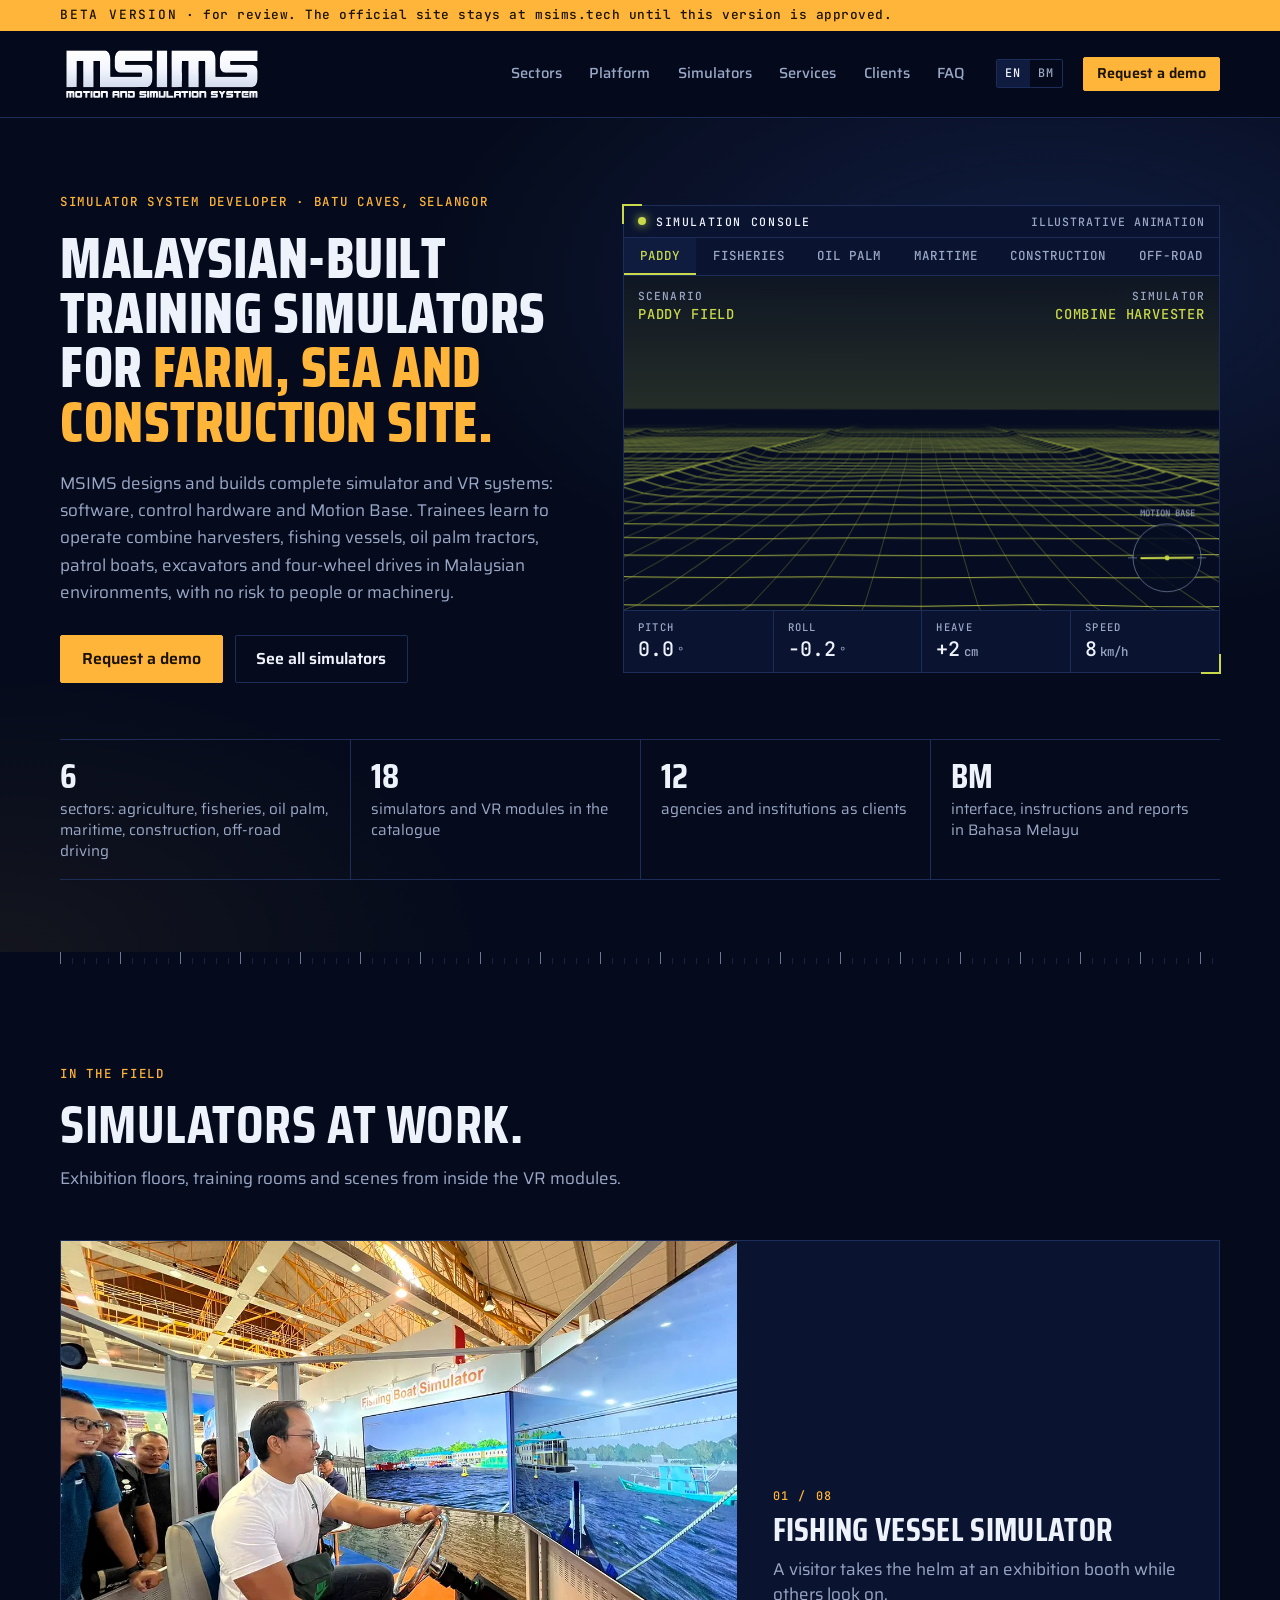
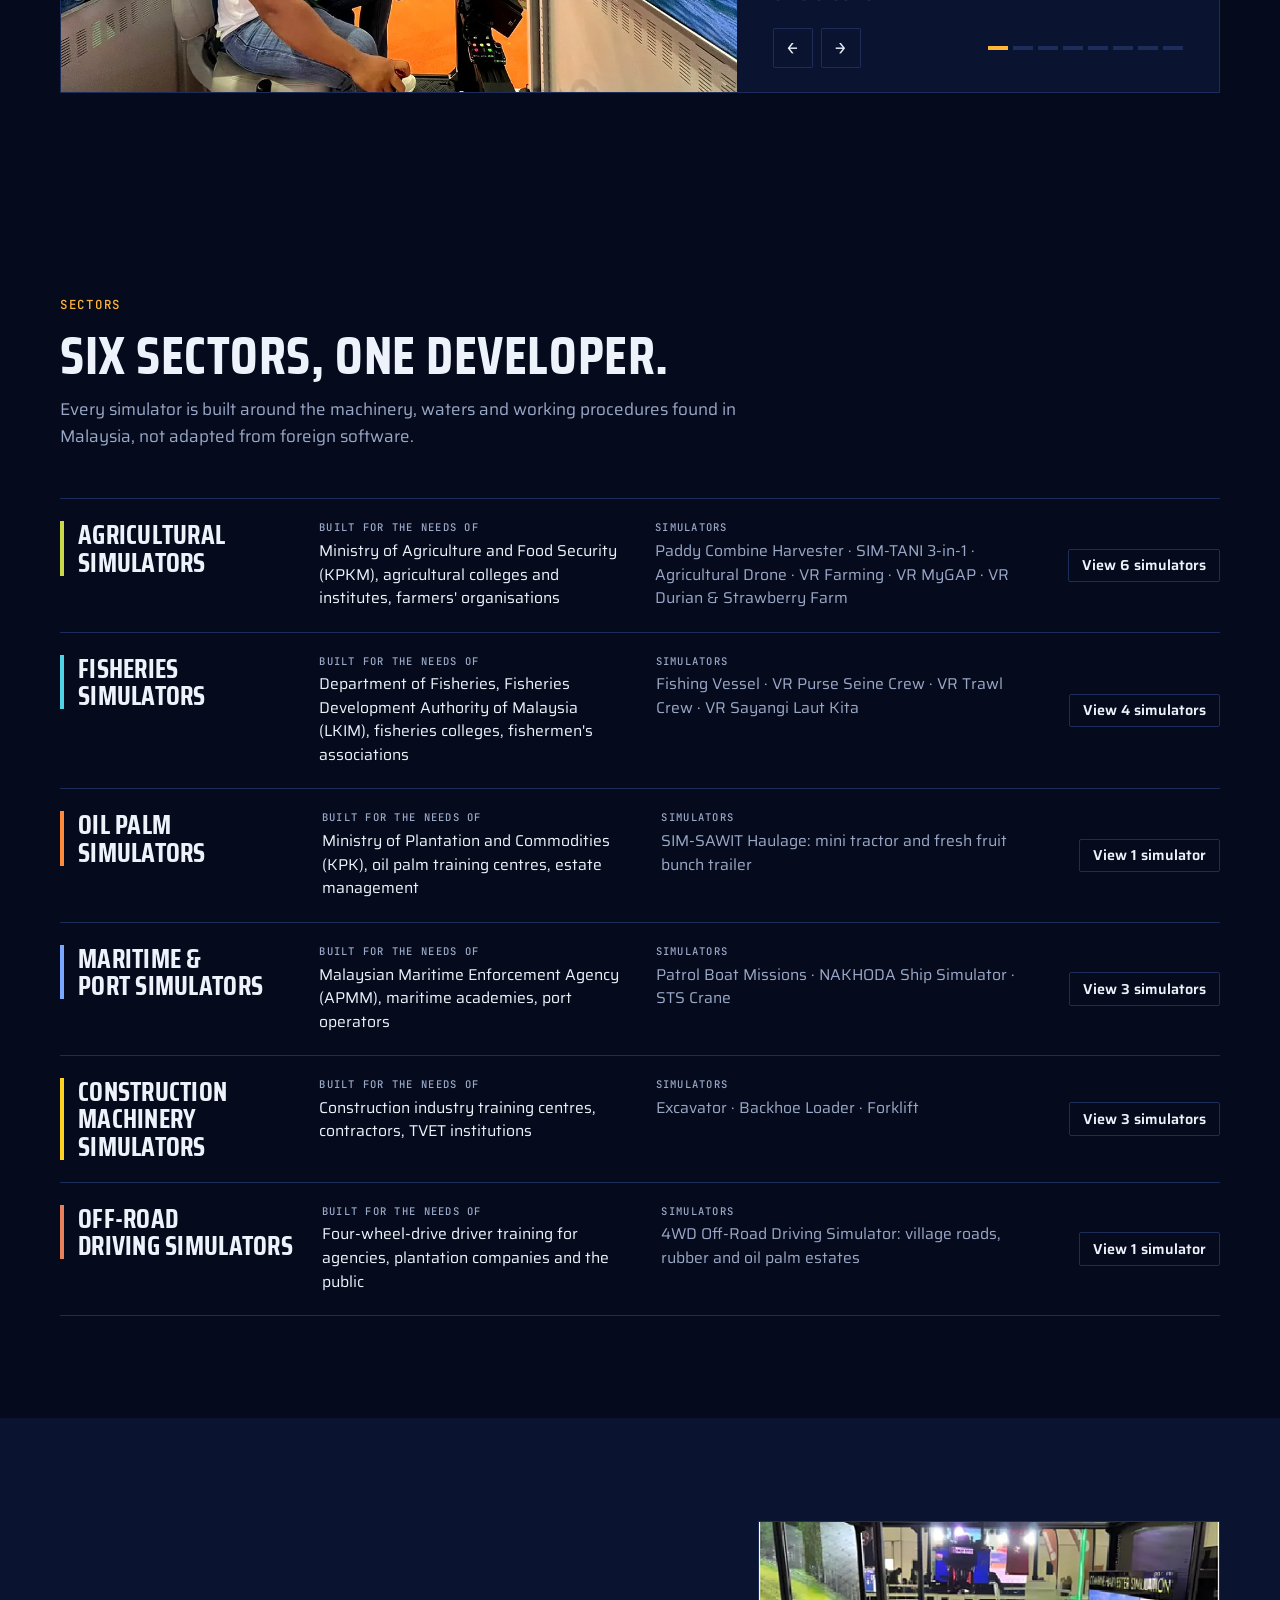
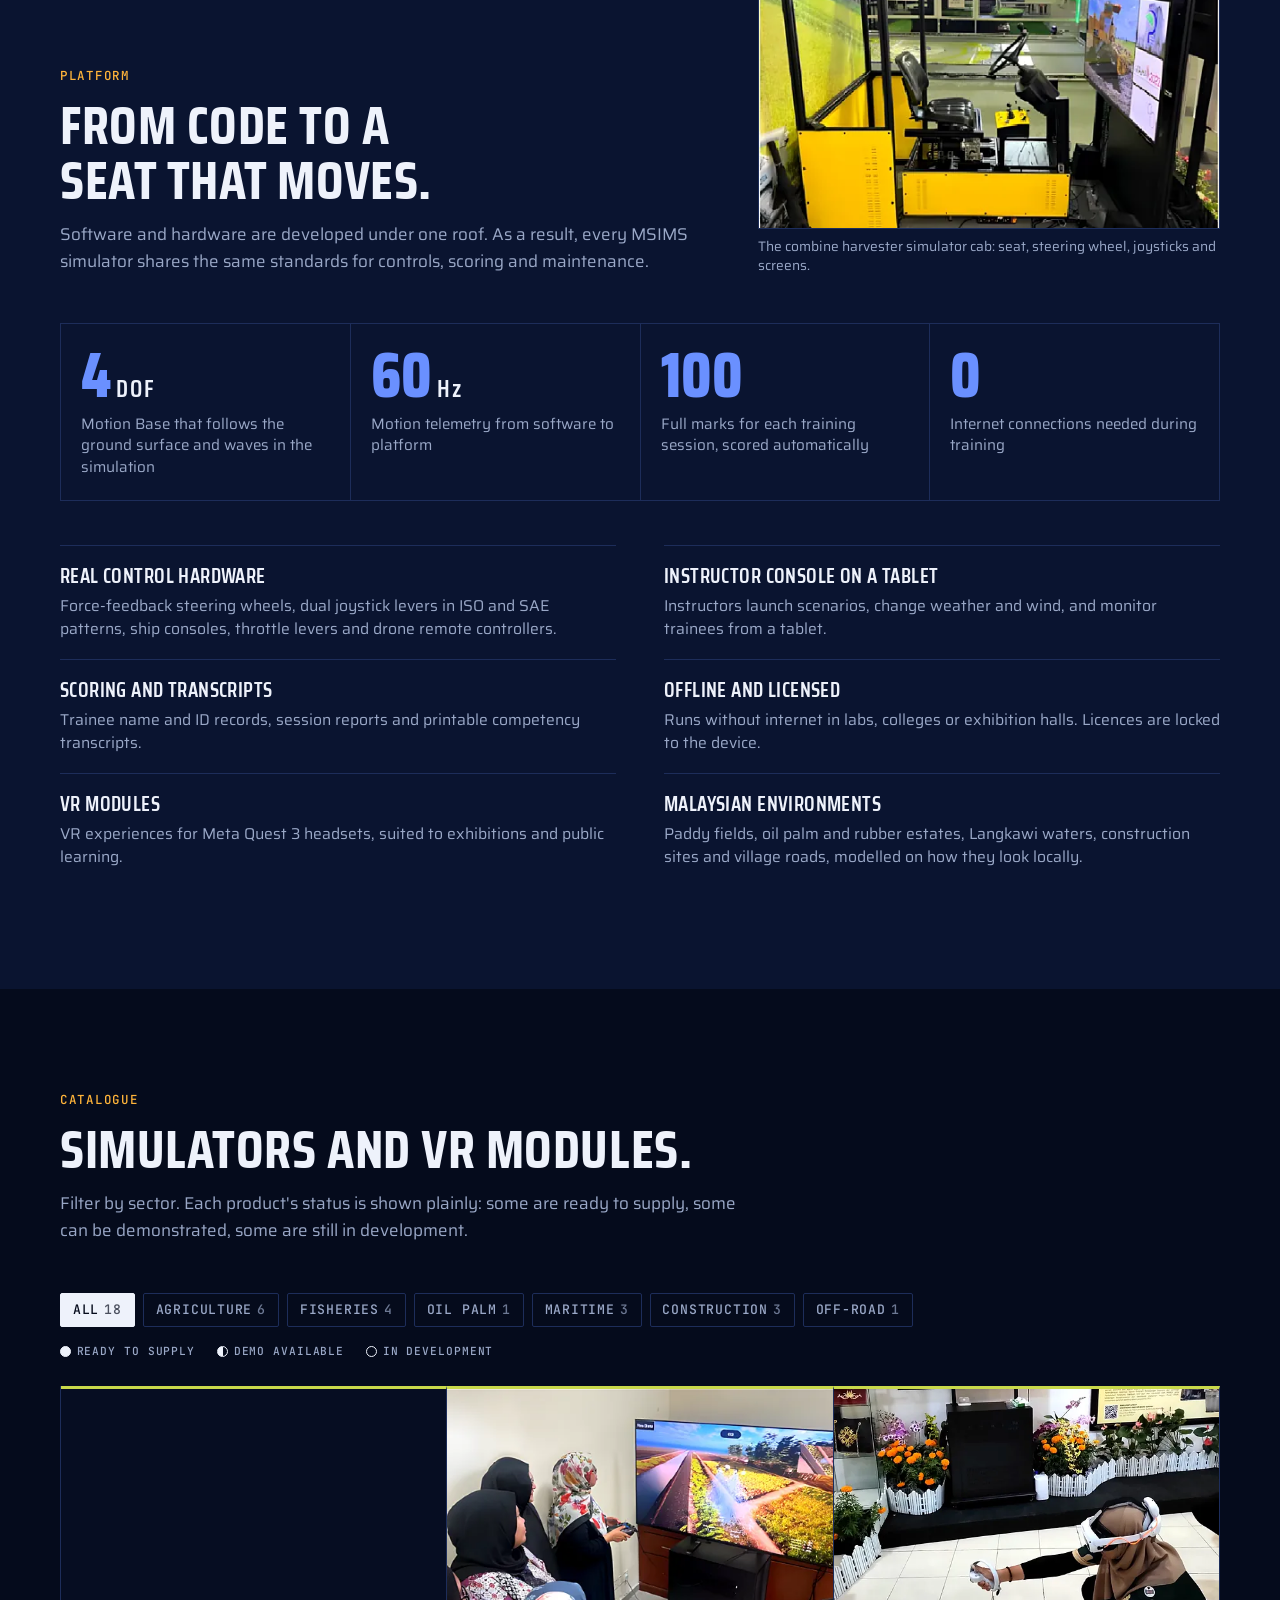
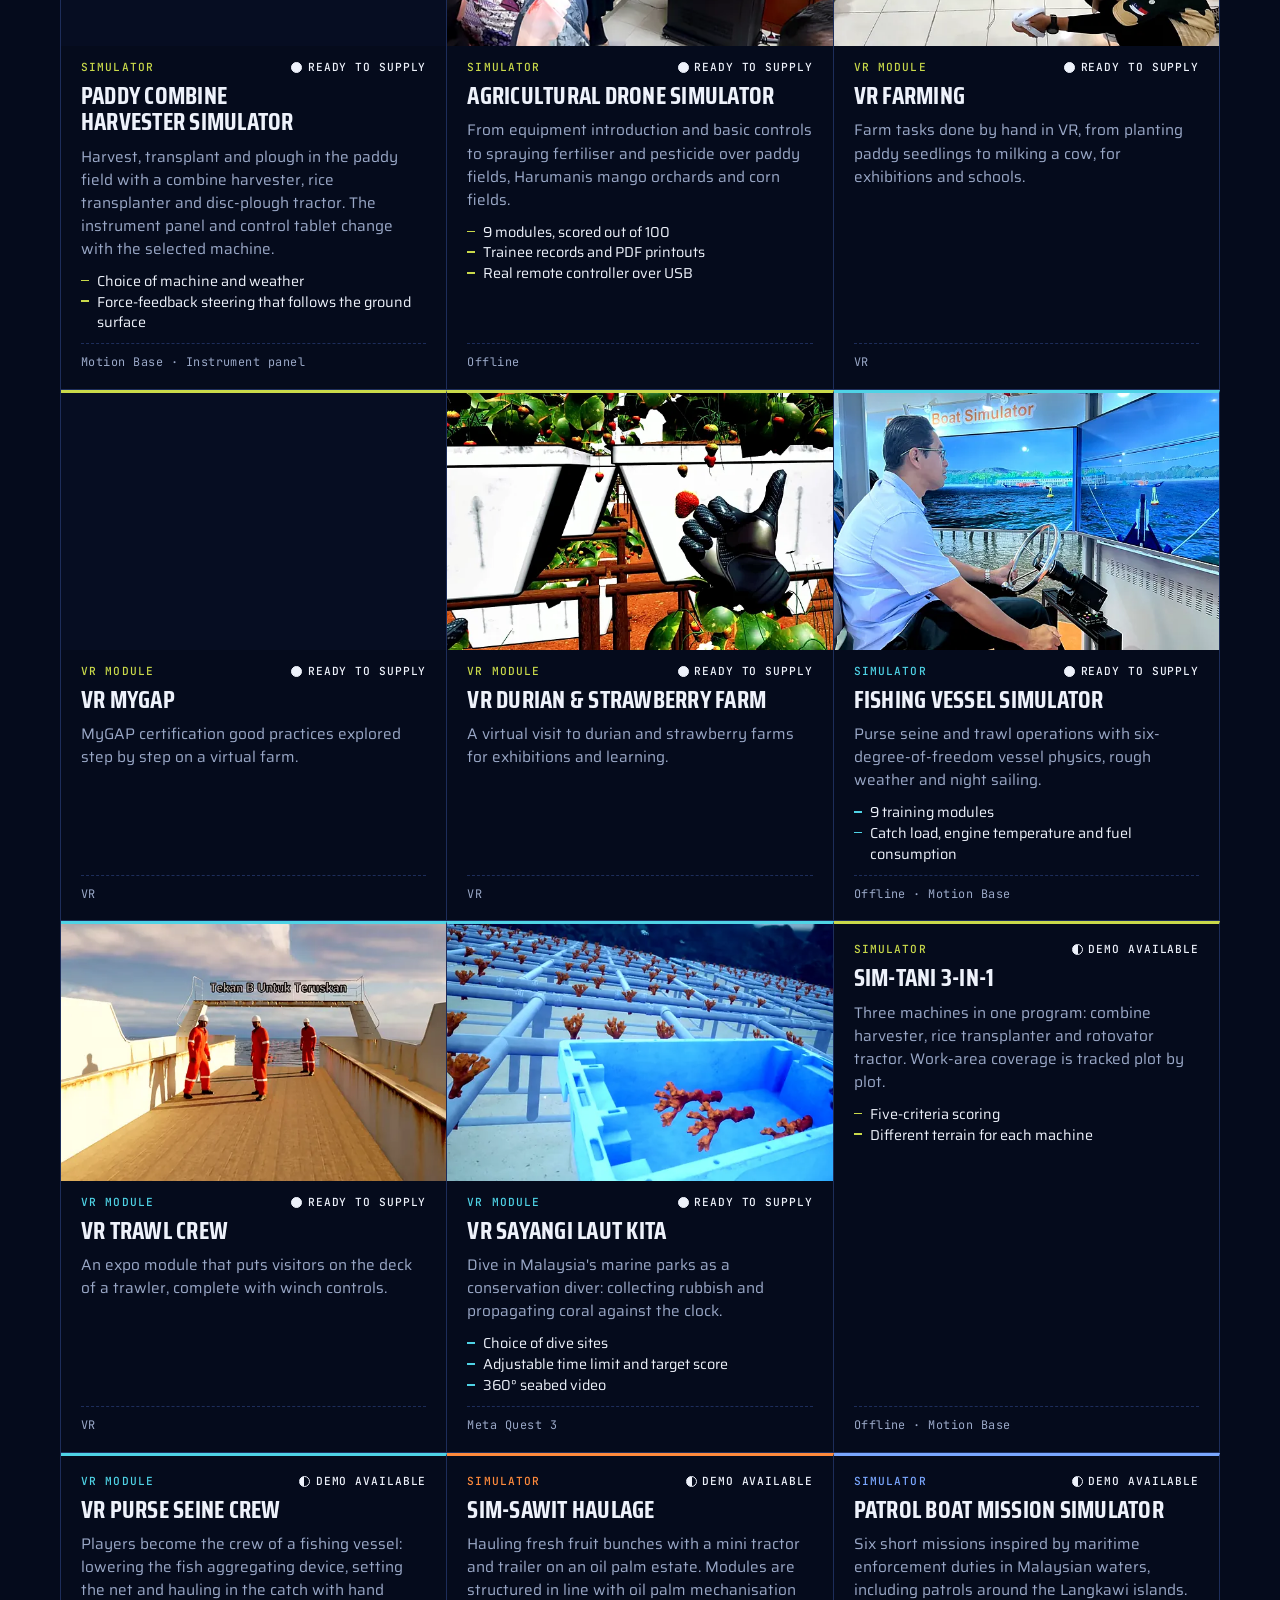
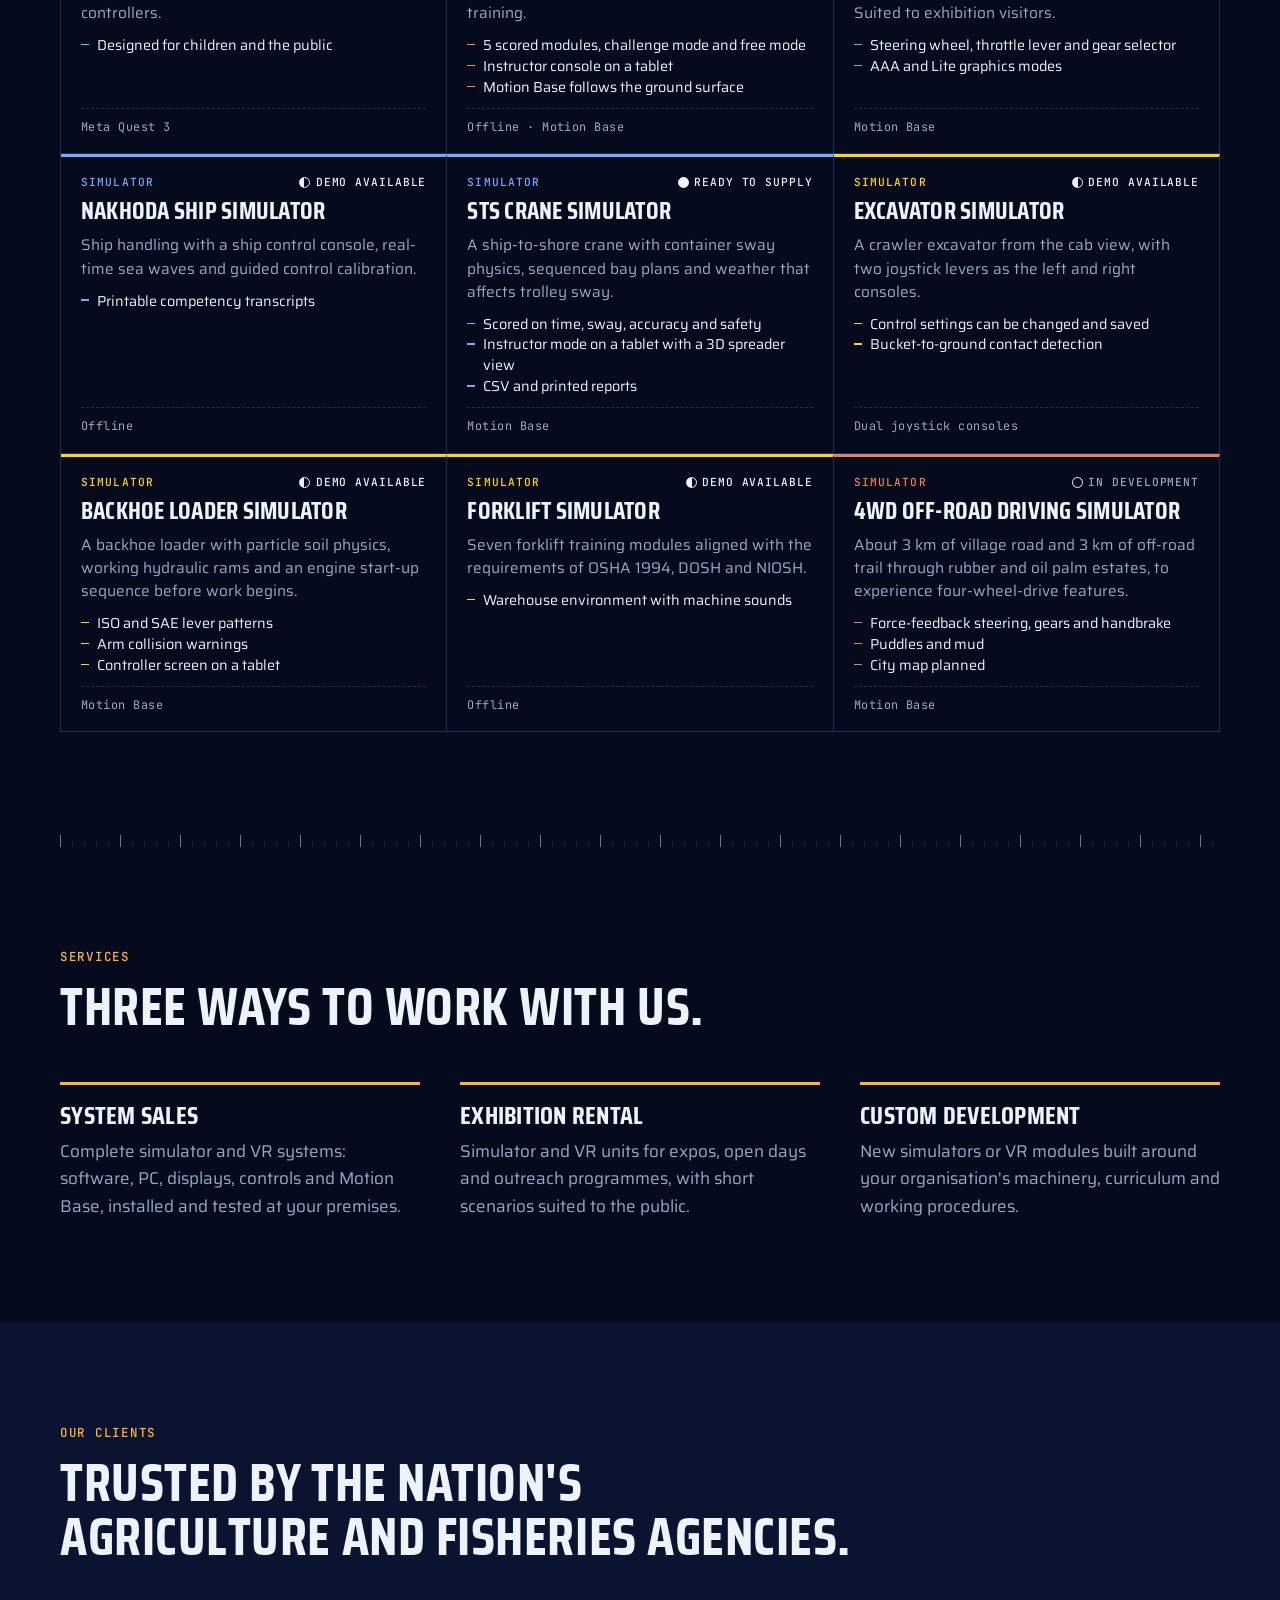
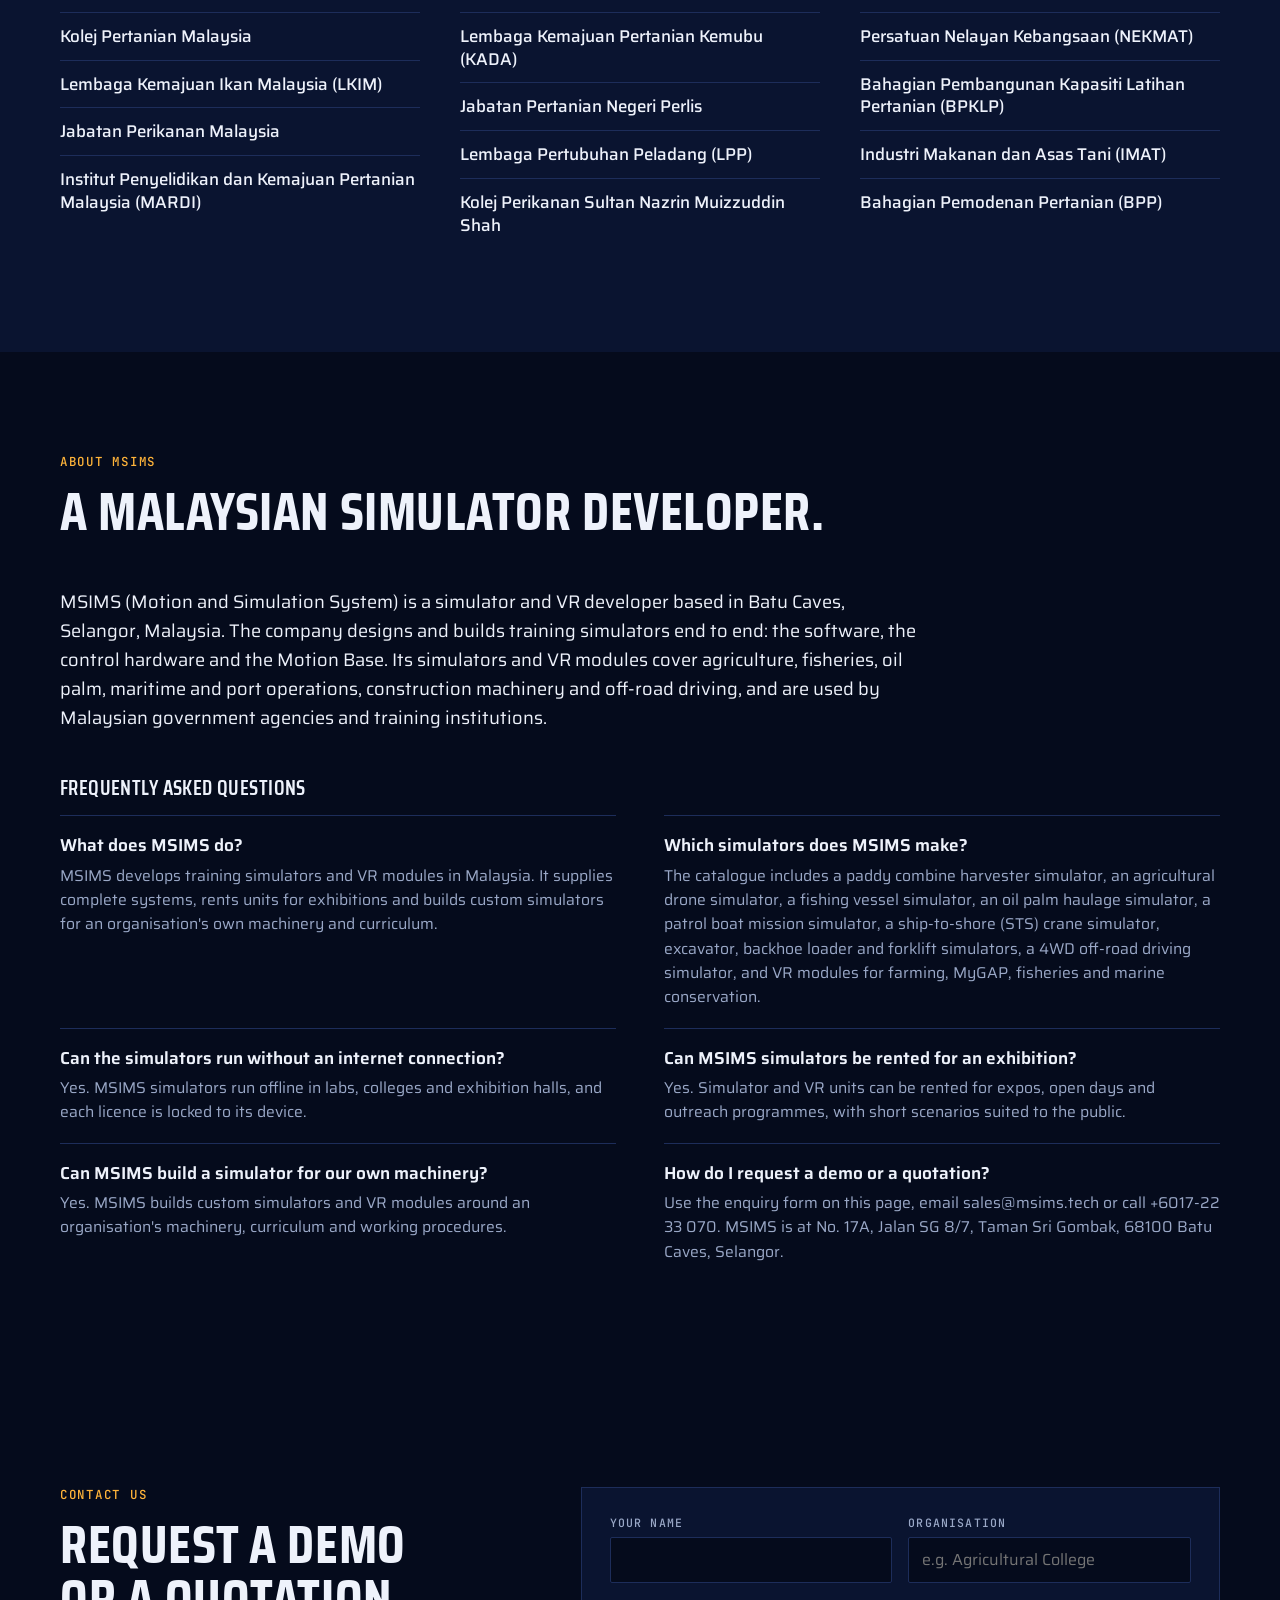
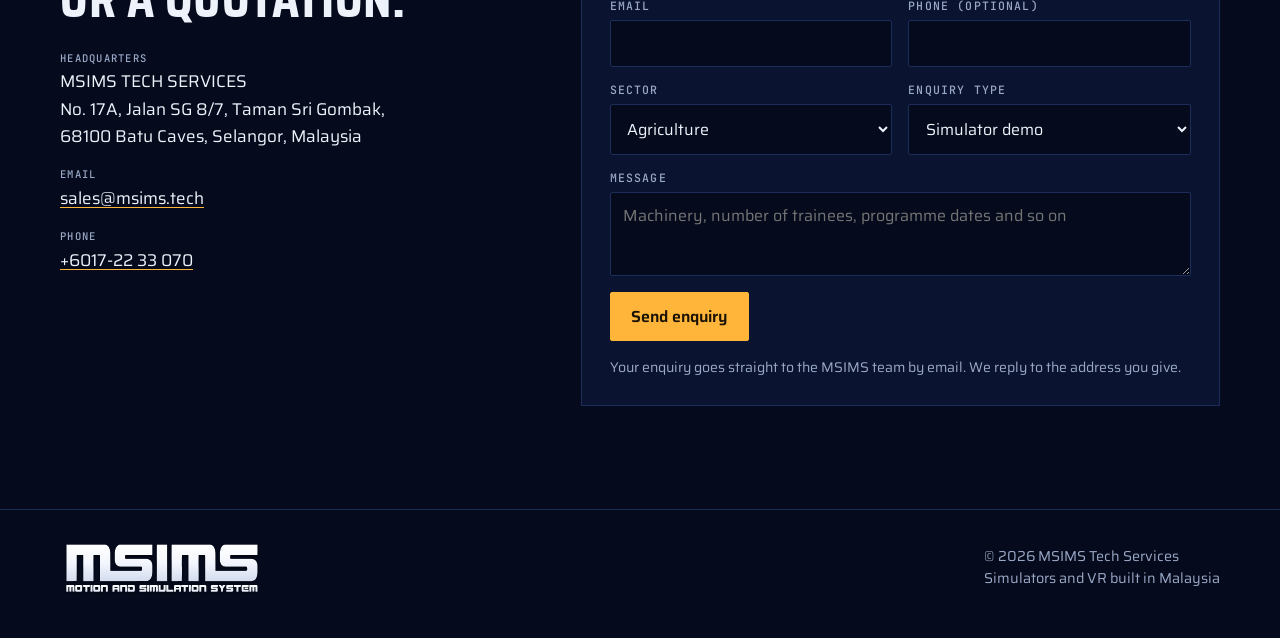
==== commit 8a8fcd31: "Slideshow dan gambar sebenar, halaman EN dan BM berasingan, lapisan SEO - Gambar pameran dan tangkap" ====
--- a/index.html
+++ b/index.html
@@ -3,9 +3,399 @@
 <head>
 <meta charset="utf-8">
 <meta name="viewport" content="width=device-width, initial-scale=1">
+<title>MSIMS | Training Simulator &amp; VR Developer in Malaysia</title>
+<meta name="description" content="MSIMS builds training simulators and VR in Malaysia for agriculture, fisheries, oil palm, maritime, ports, construction and off-road driving. Request a demo.">
+<meta name="theme-color" content="#050b1c">
 <meta name="robots" content="noindex, nofollow">
-<title>Laman MSIMS Beta</title>
-<meta name="description" content="MSIMS (Motion and Simulation System) builds Malaysian-made training simulators and VR systems for agriculture, fisheries, oil palm, maritime, construction and off-road driving.">
+<link rel="canonical" href="https://msims.tech/">
+<link rel="alternate" hreflang="en" href="https://msims.tech/">
+<link rel="alternate" hreflang="ms" href="https://msims.tech/ms/">
+<link rel="alternate" hreflang="x-default" href="https://msims.tech/">
+<meta property="og:type" content="website">
+<meta property="og:site_name" content="MSIMS">
+<meta property="og:title" content="MSIMS | Training Simulator &amp; VR Developer in Malaysia">
+<meta property="og:description" content="MSIMS builds training simulators and VR in Malaysia for agriculture, fisheries, oil palm, maritime, ports, construction and off-road driving. Request a demo.">
+<meta property="og:url" content="https://msims.tech/">
+<meta property="og:image" content="https://msims.tech/assets/og-msims.jpg">
+<meta property="og:image:width" content="1200">
+<meta property="og:image:height" content="630">
+<meta property="og:locale" content="en_MY">
+<meta property="og:locale:alternate" content="ms_MY">
+<meta name="twitter:card" content="summary_large_image">
+<script type="application/ld+json">
+{
+ "@context": "https://schema.org",
+ "@graph": [
+  {
+   "@type": "Organization",
+   "@id": "https://msims.tech/#org",
+   "name": "MSIMS",
+   "legalName": "MSIMS Tech Services",
+   "alternateName": [
+    "Motion and Simulation System",
+    "MSIMS Tech"
+   ],
+   "url": "https://msims.tech/",
+   "logo": "https://msims.tech/assets/msims-ikon-256.png",
+   "image": "https://msims.tech/assets/og-msims.jpg",
+   "description": "MSIMS (Motion and Simulation System) is a simulator and VR developer based in Batu Caves, Selangor, Malaysia. It designs and builds training simulators end to end: software, control hardware and Motion Base.",
+   "email": "sales@msims.tech",
+   "telephone": "+60172233070",
+   "address": {
+    "@type": "PostalAddress",
+    "streetAddress": "No. 17A, Jalan SG 8/7, Taman Sri Gombak",
+    "addressLocality": "Batu Caves",
+    "addressRegion": "Selangor",
+    "postalCode": "68100",
+    "addressCountry": "MY"
+   },
+   "areaServed": {
+    "@type": "Country",
+    "name": "Malaysia"
+   },
+   "knowsAbout": [
+    "training simulators",
+    "virtual reality training",
+    "agricultural machinery simulators",
+    "combine harvester simulator",
+    "agricultural drone simulator",
+    "fishing vessel simulator",
+    "oil palm mechanisation training",
+    "maritime simulators",
+    "ship-to-shore crane simulator",
+    "excavator simulator",
+    "backhoe loader simulator",
+    "forklift simulator",
+    "off-road driving simulator",
+    "motion platforms"
+   ],
+   "hasOfferCatalog": {
+    "@type": "OfferCatalog",
+    "name": "Simulators and VR modules",
+    "itemListElement": [
+     {
+      "@type": "Offer",
+      "itemOffered": {
+       "@type": "Service",
+       "name": "Paddy Combine Harvester Simulator",
+       "description": "Harvest, transplant and plough in the paddy field with a combine harvester, rice transplanter and disc-plough tractor. The instrument panel and control tablet change with the selected machine.",
+       "serviceType": "Training simulator",
+       "category": "Agricultural simulators",
+       "provider": {
+        "@id": "https://msims.tech/#org"
+       }
+      }
+     },
+     {
+      "@type": "Offer",
+      "itemOffered": {
+       "@type": "Service",
+       "name": "Agricultural Drone Simulator",
+       "description": "From equipment introduction and basic controls to spraying fertiliser and pesticide over paddy fields, Harumanis mango orchards and corn fields.",
+       "serviceType": "Training simulator",
+       "category": "Agricultural simulators",
+       "provider": {
+        "@id": "https://msims.tech/#org"
+       }
+      }
+     },
+     {
+      "@type": "Offer",
+      "itemOffered": {
+       "@type": "Service",
+       "name": "VR Farming",
+       "description": "Farm tasks done by hand in VR, from planting paddy seedlings to milking a cow, for exhibitions and schools.",
+       "serviceType": "VR training module",
+       "category": "Agricultural simulators",
+       "provider": {
+        "@id": "https://msims.tech/#org"
+       }
+      }
+     },
+     {
+      "@type": "Offer",
+      "itemOffered": {
+       "@type": "Service",
+       "name": "VR MyGAP",
+       "description": "MyGAP certification good practices explored step by step on a virtual farm.",
+       "serviceType": "VR training module",
+       "category": "Agricultural simulators",
+       "provider": {
+        "@id": "https://msims.tech/#org"
+       }
+      }
+     },
+     {
+      "@type": "Offer",
+      "itemOffered": {
+       "@type": "Service",
+       "name": "VR Durian & Strawberry Farm",
+       "description": "A virtual visit to durian and strawberry farms for exhibitions and learning.",
+       "serviceType": "VR training module",
+       "category": "Agricultural simulators",
+       "provider": {
+        "@id": "https://msims.tech/#org"
+       }
+      }
+     },
+     {
+      "@type": "Offer",
+      "itemOffered": {
+       "@type": "Service",
+       "name": "Fishing Vessel Simulator",
+       "description": "Purse seine and trawl operations with six-degree-of-freedom vessel physics, rough weather and night sailing.",
+       "serviceType": "Training simulator",
+       "category": "Fisheries simulators",
+       "provider": {
+        "@id": "https://msims.tech/#org"
+       }
+      }
+     },
+     {
+      "@type": "Offer",
+      "itemOffered": {
+       "@type": "Service",
+       "name": "VR Trawl Crew",
+       "description": "An expo module that puts visitors on the deck of a trawler, complete with winch controls.",
+       "serviceType": "VR training module",
+       "category": "Fisheries simulators",
+       "provider": {
+        "@id": "https://msims.tech/#org"
+       }
+      }
+     },
+     {
+      "@type": "Offer",
+      "itemOffered": {
+       "@type": "Service",
+       "name": "VR Sayangi Laut Kita",
+       "description": "Dive in Malaysia's marine parks as a conservation diver: collecting rubbish and propagating coral against the clock.",
+       "serviceType": "VR training module",
+       "category": "Fisheries simulators",
+       "provider": {
+        "@id": "https://msims.tech/#org"
+       }
+      }
+     },
+     {
+      "@type": "Offer",
+      "itemOffered": {
+       "@type": "Service",
+       "name": "SIM-TANI 3-in-1",
+       "description": "Three machines in one program: combine harvester, rice transplanter and rotovator tractor. Work-area coverage is tracked plot by plot.",
+       "serviceType": "Training simulator",
+       "category": "Agricultural simulators",
+       "provider": {
+        "@id": "https://msims.tech/#org"
+       }
+      }
+     },
+     {
+      "@type": "Offer",
+      "itemOffered": {
+       "@type": "Service",
+       "name": "VR Purse Seine Crew",
+       "description": "Players become the crew of a fishing vessel: lowering the fish aggregating device, setting the net and hauling in the catch with hand controllers.",
+       "serviceType": "VR training module",
+       "category": "Fisheries simulators",
+       "provider": {
+        "@id": "https://msims.tech/#org"
+       }
+      }
+     },
+     {
+      "@type": "Offer",
+      "itemOffered": {
+       "@type": "Service",
+       "name": "SIM-SAWIT Haulage",
+       "description": "Hauling fresh fruit bunches with a mini tractor and trailer on an oil palm estate. Modules are structured in line with oil palm mechanisation training.",
+       "serviceType": "Training simulator",
+       "category": "Oil palm simulators",
+       "provider": {
+        "@id": "https://msims.tech/#org"
+       }
+      }
+     },
+     {
+      "@type": "Offer",
+      "itemOffered": {
+       "@type": "Service",
+       "name": "Patrol Boat Mission Simulator",
+       "description": "Six short missions inspired by maritime enforcement duties in Malaysian waters, including patrols around the Langkawi islands. Suited to exhibition visitors.",
+       "serviceType": "Training simulator",
+       "category": "Maritime & port simulators",
+       "provider": {
+        "@id": "https://msims.tech/#org"
+       }
+      }
+     },
+     {
+      "@type": "Offer",
+      "itemOffered": {
+       "@type": "Service",
+       "name": "NAKHODA Ship Simulator",
+       "description": "Ship handling with a ship control console, real-time sea waves and guided control calibration.",
+       "serviceType": "Training simulator",
+       "category": "Maritime & port simulators",
+       "provider": {
+        "@id": "https://msims.tech/#org"
+       }
+      }
+     },
+     {
+      "@type": "Offer",
+      "itemOffered": {
+       "@type": "Service",
+       "name": "STS Crane Simulator",
+       "description": "A ship-to-shore crane with container sway physics, sequenced bay plans and weather that affects trolley sway.",
+       "serviceType": "Training simulator",
+       "category": "Maritime & port simulators",
+       "provider": {
+        "@id": "https://msims.tech/#org"
+       }
+      }
+     },
+     {
+      "@type": "Offer",
+      "itemOffered": {
+       "@type": "Service",
+       "name": "Excavator Simulator",
+       "description": "A crawler excavator from the cab view, with two joystick levers as the left and right consoles.",
+       "serviceType": "Training simulator",
+       "category": "Construction machinery simulators",
+       "provider": {
+        "@id": "https://msims.tech/#org"
+       }
+      }
+     },
+     {
+      "@type": "Offer",
+      "itemOffered": {
+       "@type": "Service",
+       "name": "Backhoe Loader Simulator",
+       "description": "A backhoe loader with particle soil physics, working hydraulic rams and an engine start-up sequence before work begins.",
+       "serviceType": "Training simulator",
+       "category": "Construction machinery simulators",
+       "provider": {
+        "@id": "https://msims.tech/#org"
+       }
+      }
+     },
+     {
+      "@type": "Offer",
+      "itemOffered": {
+       "@type": "Service",
+       "name": "Forklift Simulator",
+       "description": "Seven forklift training modules aligned with the requirements of OSHA 1994, DOSH and NIOSH.",
+       "serviceType": "Training simulator",
+       "category": "Construction machinery simulators",
+       "provider": {
+        "@id": "https://msims.tech/#org"
+       }
+      }
+     },
+     {
+      "@type": "Offer",
+      "itemOffered": {
+       "@type": "Service",
+       "name": "4WD Off-Road Driving Simulator",
+       "description": "About 3 km of village road and 3 km of off-road trail through rubber and oil palm estates, to experience four-wheel-drive features.",
+       "serviceType": "Training simulator",
+       "category": "Off-road driving simulators",
+       "provider": {
+        "@id": "https://msims.tech/#org"
+       }
+      }
+     }
+    ]
+   }
+  },
+  {
+   "@type": "WebSite",
+   "@id": "https://msims.tech/#site",
+   "url": "https://msims.tech/",
+   "name": "MSIMS",
+   "inLanguage": [
+    "en",
+    "ms"
+   ],
+   "publisher": {
+    "@id": "https://msims.tech/#org"
+   }
+  },
+  {
+   "@type": "WebPage",
+   "@id": "https://msims.tech/#page",
+   "url": "https://msims.tech/",
+   "name": "MSIMS | Training Simulator & VR Developer in Malaysia",
+   "description": "MSIMS builds training simulators and VR in Malaysia for agriculture, fisheries, oil palm, maritime, ports, construction and off-road driving. Request a demo.",
+   "inLanguage": "en",
+   "isPartOf": {
+    "@id": "https://msims.tech/#site"
+   },
+   "about": {
+    "@id": "https://msims.tech/#org"
+   },
+   "primaryImageOfPage": "https://msims.tech/assets/og-msims.jpg"
+  },
+  {
+   "@type": "FAQPage",
+   "@id": "https://msims.tech/#faq",
+   "inLanguage": "en",
+   "mainEntity": [
+    {
+     "@type": "Question",
+     "name": "What does MSIMS do?",
+     "acceptedAnswer": {
+      "@type": "Answer",
+      "text": "MSIMS develops training simulators and VR modules in Malaysia. It supplies complete systems, rents units for exhibitions and builds custom simulators for an organisation's own machinery and curriculum."
+     }
+    },
+    {
+     "@type": "Question",
+     "name": "Which simulators does MSIMS make?",
+     "acceptedAnswer": {
+      "@type": "Answer",
+      "text": "The catalogue includes a paddy combine harvester simulator, an agricultural drone simulator, a fishing vessel simulator, an oil palm haulage simulator, a patrol boat mission simulator, a ship-to-shore (STS) crane simulator, excavator, backhoe loader and forklift simulators, a 4WD off-road driving simulator, and VR modules for farming, MyGAP, fisheries and marine conservation."
+     }
+    },
+    {
+     "@type": "Question",
+     "name": "Can the simulators run without an internet connection?",
+     "acceptedAnswer": {
+      "@type": "Answer",
+      "text": "Yes. MSIMS simulators run offline in labs, colleges and exhibition halls, and each licence is locked to its device."
+     }
+    },
+    {
+     "@type": "Question",
+     "name": "Can MSIMS simulators be rented for an exhibition?",
+     "acceptedAnswer": {
+      "@type": "Answer",
+      "text": "Yes. Simulator and VR units can be rented for expos, open days and outreach programmes, with short scenarios suited to the public."
+     }
+    },
+    {
+     "@type": "Question",
+     "name": "Can MSIMS build a simulator for our own machinery?",
+     "acceptedAnswer": {
+      "@type": "Answer",
+      "text": "Yes. MSIMS builds custom simulators and VR modules around an organisation's machinery, curriculum and working procedures."
+     }
+    },
+    {
+     "@type": "Question",
+     "name": "How do I request a demo or a quotation?",
+     "acceptedAnswer": {
+      "@type": "Answer",
+      "text": "Use the enquiry form on this page, email sales@msims.tech or call +6017-22 33 070. MSIMS is at No. 17A, Jalan SG 8/7, Taman Sri Gombak, 68100 Batu Caves, Selangor."
+     }
+    }
+   ]
+  }
+ ]
+}
+</script>
 <link rel="icon" type="image/png" href="assets/msims-ikon-256.png">
 <link rel="apple-touch-icon" href="assets/msims-ikon-256.png">
 <link rel="preconnect" href="https://fonts.googleapis.com">
@@ -69,8 +459,9 @@
 .top nav a{font:500 .92rem/1 var(--f-body);padding:.7em .8em;text-decoration:none;color:var(--muted);white-space:nowrap}
 .top nav a:hover{color:var(--ink)}
 .top .btn{flex:none}
-@media (max-width:860px){.top .wrap{gap:10px}.top nav a{padding:.7em .55em}}
-@media (max-width:560px){.top nav{display:none}.top .lang{margin-left:auto}.brand img{height:48px}.top .btn.small{padding:.6em .7em;font-size:.82rem}}
+@media (max-width:1180px){.top .wrap{gap:12px}.top nav a{padding:.7em .5em}}
+@media (max-width:1020px){.top nav{display:none}.top .lang{margin-left:auto}}
+@media (max-width:560px){.brand img{height:48px}.top .btn.small{padding:.6em .7em;font-size:.82rem}}
 @media (max-width:440px){.top .btn{display:none}}
 
 /* hero */
@@ -217,30 +608,75 @@
 
 /* pemilih bahasa */
 .lang{display:flex;flex:none;border:1px solid var(--line);border-radius:2px}
-.lang button{font:500 .74rem/1 var(--f-mono);letter-spacing:.08em;padding:.62em .7em;background:transparent;border:0;color:var(--muted);cursor:pointer}
-.lang button:hover{color:var(--ink)}
-.lang button[aria-pressed="true"]{background:var(--panel-2);color:var(--ink)}
+.lang button,.lang a{font:500 .74rem/1 var(--f-mono);letter-spacing:.08em;padding:.62em .7em;background:transparent;border:0;color:var(--muted);cursor:pointer;text-decoration:none}
+.lang button:hover,.lang a:hover{color:var(--ink)}
+.lang button[aria-pressed="true"],.lang a[aria-current="page"]{background:var(--panel-2);color:var(--ink)}
+
+/* tayangan slaid: gambar di kiri, kapsyen di kanan; slaid bertindan dalam satu sel grid */
+.slides{position:relative;display:grid;border:1px solid var(--line);background:var(--panel)}
+.slide{grid-area:1/1;margin:0;display:grid;grid-template-columns:minmax(0,7fr) minmax(0,5fr);opacity:0;visibility:hidden;transition:opacity .7s ease,visibility 0s linear .7s}
+.slide.on{opacity:1;visibility:visible;transition:opacity .7s ease}
+.slide .ph{overflow:hidden;aspect-ratio:3/2;background:#060d22}
+.slide img{display:block;width:100%;height:100%;object-fit:cover;transform:scale(1.06);transition:transform 7s ease-out}
+.slide.on img{transform:scale(1)}
+.slide figcaption{display:flex;flex-direction:column;justify-content:flex-end;gap:10px;padding:clamp(20px,3vw,36px);padding-bottom:84px;min-width:0}
+.slide .n{font:500 .74rem/1 var(--f-mono);letter-spacing:.14em;color:var(--amber);font-variant-numeric:tabular-nums}
+.slide h3{font-size:clamp(1.6rem,2.6vw,2.3rem)}
+.slide p{color:var(--muted);line-height:1.5}
+.sctl{position:absolute;right:0;bottom:0;width:41.666%;display:flex;align-items:center;gap:8px;padding:0 clamp(20px,3vw,36px) 24px}
+.sctl .arrow{width:40px;height:40px;border:1px solid var(--line);background:transparent;color:var(--ink);cursor:pointer;font:400 1.1rem/1 var(--f-mono);border-radius:2px}
+.sctl .arrow:hover{border-color:var(--muted);background:var(--panel-2)}
+.dots{display:flex;gap:5px;margin-left:auto}
+.dots button{width:20px;height:24px;border:0;padding:0;cursor:pointer;background:linear-gradient(var(--line),var(--line)) center/100% 4px no-repeat}
+.dots button[aria-current="true"]{background-image:linear-gradient(var(--amber),var(--amber))}
+@media (max-width:820px){
+  .slide{grid-template-columns:minmax(0,1fr)}
+  .slide figcaption{padding-bottom:14px;min-height:170px;justify-content:flex-start}
+  .sctl{position:static;width:auto;padding:0 20px 18px}
+}
+@media (prefers-reduced-motion:reduce){.slide,.slide.on{transition:none}.slide img{transform:none;transition:none}}
+
+/* gambar pada kad katalog */
+.prod .thumb{display:block;width:calc(100% + 40px);max-width:none;height:auto;margin:-20px -20px 6px;aspect-ratio:3/2;object-fit:cover;background:#060d22}
+
+/* platform: tajuk bersama foto rig */
+.plat-top{display:grid;grid-template-columns:minmax(0,7fr) minmax(0,5fr);gap:clamp(24px,4vw,56px);align-items:end;margin-bottom:clamp(28px,4vw,48px)}
+.plat-top .head{margin-bottom:0}
+.plat-top figure{margin:0}
+.plat-top img{display:block;width:100%;height:auto;border:1px solid var(--line)}
+.plat-top figcaption{margin-top:8px;font-size:.86rem;color:var(--muted);line-height:1.4}
+@media (max-width:820px){.plat-top{grid-template-columns:minmax(0,1fr)}}
+
+/* tentang dan soalan lazim */
+.about-lede{font-size:1.14rem;line-height:1.6;max-width:72ch}
+.faq{display:grid;grid-template-columns:repeat(2,minmax(0,1fr));gap:0 48px;margin-top:clamp(28px,4vw,44px)}
+.faq div{padding:18px 0;border-top:1px solid var(--line)}
+.faq h3{font:600 1.08rem/1.35 var(--f-body);text-transform:none;letter-spacing:0}
+.faq p{margin-top:6px;color:var(--muted);font-size:.98rem;line-height:1.55}
+.faq-title{font:600 1.3rem/1.2 var(--f-display);text-transform:uppercase;letter-spacing:.02em;margin-top:clamp(28px,4vw,44px)}
+.faq-title + .faq{margin-top:14px}
+@media (max-width:760px){.faq{grid-template-columns:minmax(0,1fr)}}
 </style>
 </head>
 <body>
 
-<div class="beta"><div class="wrap" data-i="t3"><b>BETA VERSION</b> · for review. The official site stays at msims.tech until this version is approved.</div></div>
+<div class="beta"><div class="wrap"><b>BETA VERSION</b> · for review. The official site stays at msims.tech until this version is approved.</div></div>
 
 <header class="top">
   <div class="wrap">
     <a class="brand" href="#atas" aria-label="MSIMS, back to top"><img src="assets/msims-logo-putih.svg" alt="MSIMS, Motion and Simulation System" width="204" height="60"></a>
     <nav aria-label="Main">
-      <a href="#sektor" data-i="t4">Sectors</a>
-      <a href="#platform" data-i="t5">Platform</a>
-      <a href="#produk" data-i="t6">Simulators</a>
-      <a href="#khidmat" data-i="t7">Services</a>
-      <a href="#klien" data-i="t8">Clients</a>
+      <a href="#sektor">Sectors</a>
+      <a href="#platform">Platform</a>
+      <a href="#produk">Simulators</a>
+      <a href="#khidmat">Services</a>
+      <a href="#klien">Clients</a>
+      <a href="#soalan">FAQ</a>
     </nav>
     <div class="lang" role="group" aria-label="Language / Bahasa">
-      <button type="button" data-lang="en" aria-pressed="true" title="English">EN</button>
-      <button type="button" data-lang="ms" aria-pressed="false" title="Bahasa Melayu">BM</button>
-    </div>
-    <a class="btn small" href="#hubungi" data-i="t9">Request a demo</a>
+      <a href="./" hreflang="en" lang="en" aria-current="page" title="English">EN</a><a href="ms/" hreflang="ms" lang="ms" title="Bahasa Melayu">BM</a>
+    </div>
+    <a class="btn small" href="#hubungi">Request a demo</a>
   </div>
 </header>
 
@@ -250,119 +686,167 @@
   <div class="wrap">
     <div class="hero-grid">
       <div>
-        <p class="eyebrow" data-i="t10">Simulator system developer · Batu Caves, Selangor</p>
-        <h1 data-i="t11">Malaysian-built training simulators for <em>farm, sea and construction site.</em></h1>
-        <p class="lede" data-i="t12">MSIMS designs and builds complete simulator and VR systems: software, control hardware and Motion Base. Trainees learn to operate combine harvesters, fishing vessels, oil palm tractors, patrol boats, excavators and four-wheel drives in Malaysian environments, with no risk to people or machinery.</p>
+        <p class="eyebrow">Simulator system developer · Batu Caves, Selangor</p>
+        <h1>Malaysian-built training simulators for <em>farm, sea and construction site.</em></h1>
+        <p class="lede">MSIMS designs and builds complete simulator and VR systems: software, control hardware and Motion Base. Trainees learn to operate combine harvesters, fishing vessels, oil palm tractors, patrol boats, excavators and four-wheel drives in Malaysian environments, with no risk to people or machinery.</p>
         <div class="cta">
-          <a class="btn" href="#hubungi" data-i="t13">Request a demo</a>
-          <a class="btn ghost" href="#produk" data-i="t14">See all simulators</a>
+          <a class="btn" href="#hubungi">Request a demo</a>
+          <a class="btn ghost" href="#produk">See all simulators</a>
         </div>
       </div>
 
       <div class="console" id="console">
-        <div class="console-top"><span class="lamp"></span><span data-i="t15">Simulation console</span><span class="note" data-i="t16">illustrative animation</span></div>
+        <div class="console-top"><span class="lamp"></span><span>Simulation console</span><span class="note">illustrative animation</span></div>
         <div class="tabs" role="tablist" aria-label="Scenario">
-          <button role="tab" aria-selected="true" data-k="padi" data-i="t17">Paddy</button>
-          <button role="tab" aria-selected="false" data-k="ikan" data-i="t18">Fisheries</button>
-          <button role="tab" aria-selected="false" data-k="sawit" data-i="t19">Oil palm</button>
-          <button role="tab" aria-selected="false" data-k="maritim" data-i="t20">Maritime</button>
-          <button role="tab" aria-selected="false" data-k="bina" data-i="t21">Construction</button>
-          <button role="tab" aria-selected="false" data-k="lasak" data-i="t22">Off-road</button>
+          <button role="tab" aria-selected="true" data-k="padi">Paddy</button>
+          <button role="tab" aria-selected="false" data-k="ikan">Fisheries</button>
+          <button role="tab" aria-selected="false" data-k="sawit">Oil palm</button>
+          <button role="tab" aria-selected="false" data-k="maritim">Maritime</button>
+          <button role="tab" aria-selected="false" data-k="bina">Construction</button>
+          <button role="tab" aria-selected="false" data-k="lasak">Off-road</button>
         </div>
         <div class="view">
           <canvas id="sim" role="img" aria-label="Wireframe terrain moving with the selected scenario"></canvas>
-          <div class="hud l"><span data-i="t23">Scenario</span><b id="hud-scn">Paddy field</b></div>
-          <div class="hud r"><span data-i="t24">Simulator</span><b id="hud-prod">Combine Harvester</b></div>
+          <div class="hud l"><span>Scenario</span><b id="hud-scn">Paddy field</b></div>
+          <div class="hud r"><span>Simulator</span><b id="hud-prod">Combine Harvester</b></div>
         </div>
         <dl class="readouts" aria-label="Motion Base">
           <div><dt>Pitch</dt><dd><span id="r-pitch">0.0</span><small>°</small></dd></div>
           <div><dt>Roll</dt><dd><span id="r-roll">0.0</span><small>°</small></dd></div>
           <div><dt>Heave</dt><dd><span id="r-heave">0</span><small>cm</small></dd></div>
-          <div><dt data-i="t25">Speed</dt><dd><span id="r-laju">8</span><small id="r-unit">km/h</small></dd></div>
+          <div><dt>Speed</dt><dd><span id="r-laju">8</span><small id="r-unit">km/h</small></dd></div>
         </dl>
       </div>
     </div>
 
     <dl class="facts-strip">
-      <div><dt>6</dt><dd data-i="t26">sectors: agriculture, fisheries, oil palm, maritime, construction, off-road driving</dd></div>
-      <div><dt>17</dt><dd data-i="t27">simulators and VR modules in the catalogue</dd></div>
-      <div><dt>12</dt><dd data-i="t28">agencies and institutions as clients</dd></div>
-      <div><dt>BM</dt><dd data-i="t29">interface, instructions and reports in Bahasa Melayu</dd></div>
+      <div><dt>6</dt><dd>sectors: agriculture, fisheries, oil palm, maritime, construction, off-road driving</dd></div>
+      <div><dt>18</dt><dd>simulators and VR modules in the catalogue</dd></div>
+      <div><dt>12</dt><dd>agencies and institutions as clients</dd></div>
+      <div><dt>BM</dt><dd>interface, instructions and reports in Bahasa Melayu</dd></div>
     </dl>
   </div>
 </div>
 
 <div class="wrap"><div class="ruler" aria-hidden="true"></div></div>
 
+<section id="lapangan">
+  <div class="wrap">
+    <div class="head">
+      <p class="eyebrow">In the field</p>
+      <h2>Simulators at work.</h2>
+      <p class="sub">Exhibition floors, training rooms and scenes from inside the VR modules.</p>
+    </div>
+    <div class="slides" id="slides" role="region" aria-roledescription="carousel" aria-label="Photos of MSIMS simulators in use" tabindex="0">
+      <figure class="slide on">
+        <div class="ph"><img src="assets/img/bot-perikanan-pameran-600.webp" srcset="assets/img/bot-perikanan-pameran-600.webp 600w, assets/img/bot-perikanan-pameran-1200.webp 1200w" sizes="(max-width:820px) 100vw, 680px" alt="Man steering the MSIMS fishing vessel simulator at an exhibition, with a crowd watching" width="1200" height="800" loading="lazy" decoding="async"></div>
+        <figcaption><span class="n">01 / 08</span><h3>Fishing Vessel Simulator</h3><p>A visitor takes the helm at an exhibition booth while others look on.</p></figcaption>
+      </figure>
+      <figure class="slide">
+        <div class="ph"><img src="assets/img/jentuai-padi-pameran-600.webp" srcset="assets/img/jentuai-padi-pameran-600.webp 600w, assets/img/jentuai-padi-pameran-1080.webp 1080w" sizes="(max-width:820px) 100vw, 680px" alt="Visitors at the controls of the MSIMS combine harvester simulator at an exhibition" width="1080" height="720" loading="lazy" decoding="async"></div>
+        <figcaption><span class="n">02 / 08</span><h3>Paddy Combine Harvester Simulator</h3><p>Visitors try the harvester controls at a booth dressed with paddy stalks.</p></figcaption>
+      </figure>
+      <figure class="slide">
+        <div class="ph"><img src="assets/img/vr-durian-pavilion-584.webp" alt="Visitor wearing a VR headset at the Virtual Durian Experience booth in a Malaysia pavilion" width="584" height="389" loading="lazy" decoding="async"></div>
+        <figcaption><span class="n">03 / 08</span><h3>VR Durian Experience</h3><p>A visitor explores the virtual durian orchard at a Malaysia pavilion.</p></figcaption>
+      </figure>
+      <figure class="slide">
+        <div class="ph"><img src="assets/img/vr-sayangi-laut-penyu-600.webp" srcset="assets/img/vr-sayangi-laut-penyu-600.webp 600w, assets/img/vr-sayangi-laut-penyu-1200.webp 1200w" sizes="(max-width:820px) 100vw, 680px" alt="Sea turtle swimming over a coral reef, seen through VR diver gloves" width="1200" height="800" loading="lazy" decoding="async"></div>
+        <figcaption><span class="n">04 / 08</span><h3>VR Sayangi Laut Kita</h3><p>Swimming beside a sea turtle over a virtual coral reef.</p></figcaption>
+      </figure>
+      <figure class="slide">
+        <div class="ph"><img src="assets/img/vr-pukat-tunda-krew-600.webp" srcset="assets/img/vr-pukat-tunda-krew-600.webp 600w, assets/img/vr-pukat-tunda-krew-1200.webp 1200w" sizes="(max-width:820px) 100vw, 680px" alt="Four crew members in orange coveralls around a sorting table on a trawler deck in VR" width="1200" height="800" loading="lazy" decoding="async"></div>
+        <figcaption><span class="n">05 / 08</span><h3>VR Trawl Crew</h3><p>Crew members sort the catch on the deck of a trawler.</p></figcaption>
+      </figure>
+      <figure class="slide">
+        <div class="ph"><img src="assets/img/dron-pelatih-600.webp" srcset="assets/img/dron-pelatih-600.webp 600w, assets/img/dron-pelatih-1080.webp 1080w" sizes="(max-width:820px) 100vw, 680px" alt="Trainee seated at the MSIMS crop drone simulator with a remote controller" width="1080" height="720" loading="lazy" decoding="async"></div>
+        <figcaption><span class="n">06 / 08</span><h3>Agricultural Drone Simulator</h3><p>A trainee at the drone simulator station, with a real remote controller on the desk.</p></figcaption>
+      </figure>
+      <figure class="slide">
+        <div class="ph"><img src="assets/img/vr-durian-belah-600.webp" srcset="assets/img/vr-durian-belah-600.webp 600w, assets/img/vr-durian-belah-1200.webp 1200w" sizes="(max-width:820px) 100vw, 680px" alt="Durians on a wooden table being opened with a knife in VR" width="1200" height="800" loading="lazy" decoding="async"></div>
+        <figcaption><span class="n">07 / 08</span><h3>VR Durian &amp; Strawberry Farm</h3><p>Opening a durian by hand in the virtual orchard.</p></figcaption>
+      </figure>
+      <figure class="slide">
+        <div class="ph"><img src="assets/img/vr-mygap-stesen-600.webp" srcset="assets/img/vr-mygap-stesen-600.webp 600w, assets/img/vr-mygap-stesen-1200.webp 1200w" sizes="(max-width:820px) 100vw, 680px" alt="Hand-washing station with an instruction poster on the virtual farm in VR MyGAP" width="1200" height="800" loading="lazy" decoding="async"></div>
+        <figcaption><span class="n">08 / 08</span><h3>VR MyGAP</h3><p>A hand-washing station on the virtual farm, part of good agricultural practice.</p></figcaption>
+      </figure>
+      <div class="sctl"><button type="button" class="arrow prev" aria-label="Previous slide">&#8592;</button><button type="button" class="arrow next" aria-label="Next slide">&#8594;</button><div class="dots"><button type="button" aria-label="1" aria-current="true"></button><button type="button" aria-label="2" aria-current="false"></button><button type="button" aria-label="3" aria-current="false"></button><button type="button" aria-label="4" aria-current="false"></button><button type="button" aria-label="5" aria-current="false"></button><button type="button" aria-label="6" aria-current="false"></button><button type="button" aria-label="7" aria-current="false"></button><button type="button" aria-label="8" aria-current="false"></button></div></div>
+    </div>
+  </div>
+</section>
+
 <section id="sektor">
   <div class="wrap">
     <div class="head">
-      <p class="eyebrow" data-i="t30">Sectors</p>
-      <h2 data-i="t31">Six sectors, one developer.</h2>
-      <p class="sub" data-i="t32">Every simulator is built around the machinery, waters and working procedures found in Malaysia, not adapted from foreign software.</p>
+      <p class="eyebrow">Sectors</p>
+      <h2>Six sectors, one developer.</h2>
+      <p class="sub">Every simulator is built around the machinery, waters and working procedures found in Malaysia, not adapted from foreign software.</p>
     </div>
 
     <div class="srow" data-s="padi">
-      <h3 data-i="t33">Agriculture</h3>
-      <p class="who" data-i="t34"><span class="lbl">Built for the needs of</span>Ministry of Agriculture and Food Security (KPKM), agricultural colleges and institutes, farmers' organisations</p>
-      <p class="what" data-i="t35"><span class="lbl">Simulators</span>Paddy Combine Harvester · SIM-TANI 3-in-1 · Agricultural Drone · VR MyGAP · VR Durian &amp; Strawberry Farm</p>
-      <button class="btn ghost small" data-go="padi" data-i="t36">View 5 simulators</button>
+      <h3>Agricultural simulators</h3>
+      <p class="who"><span class="lbl">Built for the needs of</span>Ministry of Agriculture and Food Security (KPKM), agricultural colleges and institutes, farmers' organisations</p>
+      <p class="what"><span class="lbl">Simulators</span>Paddy Combine Harvester · SIM-TANI 3-in-1 · Agricultural Drone · VR Farming · VR MyGAP · VR Durian &amp; Strawberry Farm</p>
+      <button class="btn ghost small" data-go="padi">View 6 simulators</button>
     </div>
     <div class="srow" data-s="ikan">
-      <h3 data-i="t37">Fisheries</h3>
-      <p class="who" data-i="t38"><span class="lbl">Built for the needs of</span>Department of Fisheries, Fisheries Development Authority of Malaysia (LKIM), fisheries colleges, fishermen's associations</p>
-      <p class="what" data-i="t39"><span class="lbl">Simulators</span>Fishing Vessel · VR Purse Seine Crew · VR Trawl Crew · VR Sayangi Laut Kita</p>
-      <button class="btn ghost small" data-go="ikan" data-i="t40">View 4 simulators</button>
+      <h3>Fisheries simulators</h3>
+      <p class="who"><span class="lbl">Built for the needs of</span>Department of Fisheries, Fisheries Development Authority of Malaysia (LKIM), fisheries colleges, fishermen's associations</p>
+      <p class="what"><span class="lbl">Simulators</span>Fishing Vessel · VR Purse Seine Crew · VR Trawl Crew · VR Sayangi Laut Kita</p>
+      <button class="btn ghost small" data-go="ikan">View 4 simulators</button>
     </div>
     <div class="srow" data-s="sawit">
-      <h3 data-i="t41">Oil palm &amp; commodities</h3>
-      <p class="who" data-i="t42"><span class="lbl">Built for the needs of</span>Ministry of Plantation and Commodities (KPK), oil palm training centres, estate management</p>
-      <p class="what" data-i="t43"><span class="lbl">Simulators</span>SIM-SAWIT Haulage: mini tractor and fresh fruit bunch trailer</p>
-      <button class="btn ghost small" data-go="sawit" data-i="t44">View 1 simulator</button>
+      <h3>Oil palm simulators</h3>
+      <p class="who"><span class="lbl">Built for the needs of</span>Ministry of Plantation and Commodities (KPK), oil palm training centres, estate management</p>
+      <p class="what"><span class="lbl">Simulators</span>SIM-SAWIT Haulage: mini tractor and fresh fruit bunch trailer</p>
+      <button class="btn ghost small" data-go="sawit">View 1 simulator</button>
     </div>
     <div class="srow" data-s="maritim">
-      <h3 data-i="t45">Maritime &amp; ports</h3>
-      <p class="who" data-i="t46"><span class="lbl">Built for the needs of</span>Malaysian Maritime Enforcement Agency (APMM), maritime academies, port operators</p>
-      <p class="what" data-i="t47"><span class="lbl">Simulators</span>Patrol Boat Missions · NAKHODA Ship Simulator · STS Crane</p>
-      <button class="btn ghost small" data-go="maritim" data-i="t48">View 3 simulators</button>
+      <h3>Maritime &amp; port simulators</h3>
+      <p class="who"><span class="lbl">Built for the needs of</span>Malaysian Maritime Enforcement Agency (APMM), maritime academies, port operators</p>
+      <p class="what"><span class="lbl">Simulators</span>Patrol Boat Missions · NAKHODA Ship Simulator · STS Crane</p>
+      <button class="btn ghost small" data-go="maritim">View 3 simulators</button>
     </div>
     <div class="srow" data-s="bina">
-      <h3 data-i="t49">Construction</h3>
-      <p class="who" data-i="t50"><span class="lbl">Built for the needs of</span>Construction industry training centres, contractors, TVET institutions</p>
-      <p class="what" data-i="t51"><span class="lbl">Simulators</span>Excavator · Backhoe Loader · Forklift</p>
-      <button class="btn ghost small" data-go="bina" data-i="t52">View 3 simulators</button>
+      <h3>Construction machinery simulators</h3>
+      <p class="who"><span class="lbl">Built for the needs of</span>Construction industry training centres, contractors, TVET institutions</p>
+      <p class="what"><span class="lbl">Simulators</span>Excavator · Backhoe Loader · Forklift</p>
+      <button class="btn ghost small" data-go="bina">View 3 simulators</button>
     </div>
     <div class="srow" data-s="lasak">
-      <h3 data-i="t53">Off-road driving</h3>
-      <p class="who" data-i="t54"><span class="lbl">Built for the needs of</span>Four-wheel-drive driver training for agencies, plantation companies and the public</p>
-      <p class="what" data-i="t55"><span class="lbl">Simulators</span>4WD Off-Road Driving Simulator: village roads, rubber and oil palm estates</p>
-      <button class="btn ghost small" data-go="lasak" data-i="t56">View 1 simulator</button>
+      <h3>Off-road driving simulators</h3>
+      <p class="who"><span class="lbl">Built for the needs of</span>Four-wheel-drive driver training for agencies, plantation companies and the public</p>
+      <p class="what"><span class="lbl">Simulators</span>4WD Off-Road Driving Simulator: village roads, rubber and oil palm estates</p>
+      <button class="btn ghost small" data-go="lasak">View 1 simulator</button>
     </div>
   </div>
 </section>
 
 <section id="platform" class="plat-bg">
   <div class="wrap">
+    <div class="plat-top">
     <div class="head">
-      <p class="eyebrow" data-i="t57">Platform</p>
-      <h2 data-i="t58">From code to a seat that moves.</h2>
-      <p class="sub" data-i="t59">Software and hardware are developed under one roof. As a result, every MSIMS simulator shares the same standards for controls, scoring and maintenance.</p>
+      <p class="eyebrow">Platform</p>
+      <h2>From code to a seat that moves.</h2>
+      <p class="sub">Software and hardware are developed under one roof. As a result, every MSIMS simulator shares the same standards for controls, scoring and maintenance.</p>
+    </div>
+    <figure><img src="assets/img/jentuai-padi-rig-514.webp" alt="Yellow-framed MSIMS combine harvester simulator cab with seat, steering wheel, joysticks and screens" width="514" height="343" loading="lazy" decoding="async"><figcaption>The combine harvester simulator cab: seat, steering wheel, joysticks and screens.</figcaption></figure>
     </div>
 
     <dl class="specs">
-      <div><dt>4<small>DOF</small></dt><dd data-i="t60">Motion Base that follows the ground surface and waves in the simulation</dd></div>
-      <div><dt>60<small>Hz</small></dt><dd data-i="t61">Motion telemetry from software to platform</dd></div>
-      <div><dt>100</dt><dd data-i="t62">Full marks for each training session, scored automatically</dd></div>
-      <div><dt>0</dt><dd data-i="t63">Internet connections needed during training</dd></div>
+      <div><dt>4<small>DOF</small></dt><dd>Motion Base that follows the ground surface and waves in the simulation</dd></div>
+      <div><dt>60<small>Hz</small></dt><dd>Motion telemetry from software to platform</dd></div>
+      <div><dt>100</dt><dd>Full marks for each training session, scored automatically</dd></div>
+      <div><dt>0</dt><dd>Internet connections needed during training</dd></div>
     </dl>
 
     <dl class="caps">
-      <div><dt data-i="t64">Real control hardware</dt><dd data-i="t65">Force-feedback steering wheels, dual joystick levers in ISO and SAE patterns, ship consoles, throttle levers and drone remote controllers.</dd></div>
-      <div><dt data-i="t66">Instructor console on a tablet</dt><dd data-i="t67">Instructors launch scenarios, change weather and wind, and monitor trainees from a tablet.</dd></div>
-      <div><dt data-i="t68">Scoring and transcripts</dt><dd data-i="t69">Trainee name and ID records, session reports and printable competency transcripts.</dd></div>
-      <div><dt data-i="t70">Offline and licensed</dt><dd data-i="t71">Runs without internet in labs, colleges or exhibition halls. Licences are locked to the device.</dd></div>
-      <div><dt data-i="t72">VR modules</dt><dd data-i="t73">VR experiences for Meta Quest 3 headsets, suited to exhibitions and public learning.</dd></div>
-      <div><dt data-i="t74">Malaysian environments</dt><dd data-i="t75">Paddy fields, oil palm and rubber estates, Langkawi waters, construction sites and village roads, modelled on how they look locally.</dd></div>
+      <div><dt>Real control hardware</dt><dd>Force-feedback steering wheels, dual joystick levers in ISO and SAE patterns, ship consoles, throttle levers and drone remote controllers.</dd></div>
+      <div><dt>Instructor console on a tablet</dt><dd>Instructors launch scenarios, change weather and wind, and monitor trainees from a tablet.</dd></div>
+      <div><dt>Scoring and transcripts</dt><dd>Trainee name and ID records, session reports and printable competency transcripts.</dd></div>
+      <div><dt>Offline and licensed</dt><dd>Runs without internet in labs, colleges or exhibition halls. Licences are locked to the device.</dd></div>
+      <div><dt>VR modules</dt><dd>VR experiences for Meta Quest 3 headsets, suited to exhibitions and public learning.</dd></div>
+      <div><dt>Malaysian environments</dt><dd>Paddy fields, oil palm and rubber estates, Langkawi waters, construction sites and village roads, modelled on how they look locally.</dd></div>
     </dl>
   </div>
 </section>
@@ -370,159 +854,174 @@
 <section id="produk">
   <div class="wrap">
     <div class="head">
-      <p class="eyebrow" data-i="t76">Catalogue</p>
-      <h2 data-i="t77">Simulators and VR modules.</h2>
-      <p class="sub" data-i="t78">Filter by sector. Each product's status is shown plainly: some are ready to supply, some can be demonstrated, some are still in development.</p>
+      <p class="eyebrow">Catalogue</p>
+      <h2>Simulators and VR modules.</h2>
+      <p class="sub">Filter by sector. Each product's status is shown plainly: some are ready to supply, some can be demonstrated, some are still in development.</p>
     </div>
 
     <div class="filters" role="group" aria-label="Sector filter">
-      <button aria-pressed="true" data-f="semua"><span data-i="t79">All</span><span class="n">17</span></button>
-      <button aria-pressed="false" data-f="padi" data-s="padi"><span data-i="t80">Agriculture</span><span class="n">5</span></button>
-      <button aria-pressed="false" data-f="ikan" data-s="ikan"><span data-i="t81">Fisheries</span><span class="n">4</span></button>
-      <button aria-pressed="false" data-f="sawit" data-s="sawit"><span data-i="t82">Oil palm</span><span class="n">1</span></button>
-      <button aria-pressed="false" data-f="maritim" data-s="maritim"><span data-i="t83">Maritime</span><span class="n">3</span></button>
-      <button aria-pressed="false" data-f="bina" data-s="bina"><span data-i="t84">Construction</span><span class="n">3</span></button>
-      <button aria-pressed="false" data-f="lasak" data-s="lasak"><span data-i="t85">Off-road</span><span class="n">1</span></button>
+      <button aria-pressed="true" data-f="semua"><span>All</span><span class="n">18</span></button>
+      <button aria-pressed="false" data-f="padi" data-s="padi"><span>Agriculture</span><span class="n">6</span></button>
+      <button aria-pressed="false" data-f="ikan" data-s="ikan"><span>Fisheries</span><span class="n">4</span></button>
+      <button aria-pressed="false" data-f="sawit" data-s="sawit"><span>Oil palm</span><span class="n">1</span></button>
+      <button aria-pressed="false" data-f="maritim" data-s="maritim"><span>Maritime</span><span class="n">3</span></button>
+      <button aria-pressed="false" data-f="bina" data-s="bina"><span>Construction</span><span class="n">3</span></button>
+      <button aria-pressed="false" data-f="lasak" data-s="lasak"><span>Off-road</span><span class="n">1</span></button>
     </div>
     <ul class="legend">
-      <li><span class="st st-sedia" data-i="t86">Ready to supply</span></li>
-      <li><span class="st st-demo" data-i="t87">Demo available</span></li>
-      <li><span class="st st-bina" data-i="t88">In development</span></li>
+      <li><span class="st st-sedia">Ready to supply</span></li>
+      <li><span class="st st-demo">Demo available</span></li>
+      <li><span class="st st-bina">In development</span></li>
     </ul>
 
     <div class="prods" id="prods">
 
-      <article class="prod" data-s="padi">
-        <header><span class="tag" data-i="t89">Simulator</span><span class="st st-sedia" data-i="t90">Ready to supply</span></header>
-        <h3 data-i="t91">Paddy Combine Harvester Simulator</h3>
-        <p data-i="t92">Harvest, transplant and plough in the paddy field with a combine harvester, rice transplanter and disc-plough tractor. The instrument panel and control tablet change with the selected machine.</p>
-        <ul><li data-i="t93">Choice of machine and weather</li><li data-i="t94">Force-feedback steering that follows the ground surface</li></ul>
-        <footer data-i="t95">Motion Base · Instrument panel</footer>
-      </article>
-
-      <article class="prod" data-s="padi">
-        <header><span class="tag" data-i="t96">Simulator</span><span class="st st-demo" data-i="t97">Demo available</span></header>
-        <h3 data-i="t98">SIM-TANI 3-in-1</h3>
-        <p data-i="t99">Three machines in one program: combine harvester, rice transplanter and rotovator tractor. Work-area coverage is tracked plot by plot.</p>
-        <ul><li data-i="t100">Five-criteria scoring</li><li data-i="t101">Different terrain for each machine</li></ul>
-        <footer data-i="t102">Offline · Motion Base</footer>
-      </article>
-
-      <article class="prod" data-s="padi">
-        <header><span class="tag" data-i="t103">Simulator</span><span class="st st-sedia" data-i="t104">Ready to supply</span></header>
-        <h3 data-i="t105">Agricultural Drone Simulator</h3>
-        <p data-i="t106">From equipment introduction and basic controls to spraying fertiliser and pesticide over paddy fields, Harumanis mango orchards and corn fields.</p>
-        <ul><li data-i="t107">9 modules, scored out of 100</li><li data-i="t108">Trainee records and PDF printouts</li><li data-i="t109">Real remote controller over USB</li></ul>
-        <footer data-i="t110">Offline</footer>
-      </article>
-
-      <article class="prod" data-s="padi">
-        <header><span class="tag" data-i="t111">VR module</span><span class="st st-sedia" data-i="t112">Ready to supply</span></header>
-        <h3 data-i="t113">VR MyGAP</h3>
-        <p data-i="t114">MyGAP certification good practices explored step by step on a virtual farm.</p>
-        <footer data-i="t115">VR</footer>
-      </article>
-
-      <article class="prod" data-s="padi">
-        <header><span class="tag" data-i="t116">VR module</span><span class="st st-sedia" data-i="t117">Ready to supply</span></header>
-        <h3 data-i="t118">VR Durian &amp; Strawberry Farm</h3>
-        <p data-i="t119">A virtual visit to durian and strawberry farms for exhibitions and learning.</p>
-        <footer data-i="t120">VR</footer>
-      </article>
-
-      <article class="prod" data-s="ikan">
-        <header><span class="tag" data-i="t121">Simulator</span><span class="st st-sedia" data-i="t122">Ready to supply</span></header>
-        <h3 data-i="t123">Fishing Vessel Simulator</h3>
-        <p data-i="t124">Purse seine and trawl operations with six-degree-of-freedom vessel physics, rough weather and night sailing.</p>
-        <ul><li data-i="t125">9 training modules</li><li data-i="t126">Catch load, engine temperature and fuel consumption</li></ul>
-        <footer data-i="t127">Offline · Motion Base</footer>
-      </article>
-
-      <article class="prod" data-s="ikan">
-        <header><span class="tag" data-i="t128">VR module</span><span class="st st-demo" data-i="t129">Demo available</span></header>
-        <h3 data-i="t130">VR Purse Seine Crew</h3>
-        <p data-i="t131">Players become the crew of a fishing vessel: lowering the fish aggregating device, setting the net and hauling in the catch with hand controllers.</p>
-        <ul><li data-i="t132">Designed for children and the public</li></ul>
-        <footer data-i="t133">Meta Quest 3</footer>
-      </article>
-
-      <article class="prod" data-s="ikan">
-        <header><span class="tag" data-i="t134">VR module</span><span class="st st-sedia" data-i="t135">Ready to supply</span></header>
-        <h3 data-i="t136">VR Trawl Crew</h3>
-        <p data-i="t137">An expo module that puts visitors on the deck of a trawler, complete with winch controls.</p>
-        <footer data-i="t138">VR</footer>
-      </article>
-
-      <article class="prod" data-s="ikan">
-        <header><span class="tag" data-i="t139">VR module</span><span class="st st-sedia" data-i="t140">Ready to supply</span></header>
-        <h3 data-i="t141">VR Sayangi Laut Kita</h3>
-        <p data-i="t142">Dive in Malaysia's marine parks as a conservation diver: collecting rubbish and propagating coral against the clock.</p>
-        <ul><li data-i="t143">Choice of dive sites</li><li data-i="t144">Adjustable time limit and target score</li><li data-i="t145">360° seabed video</li></ul>
-        <footer data-i="t146">Meta Quest 3</footer>
-      </article>
-
-      <article class="prod" data-s="sawit">
-        <header><span class="tag" data-i="t147">Simulator</span><span class="st st-demo" data-i="t148">Demo available</span></header>
-        <h3 data-i="t149">SIM-SAWIT Haulage</h3>
-        <p data-i="t150">Hauling fresh fruit bunches with a mini tractor and trailer on an oil palm estate. Modules are structured in line with oil palm mechanisation training.</p>
-        <ul><li data-i="t151">5 scored modules, challenge mode and free mode</li><li data-i="t152">Instructor console on a tablet</li><li data-i="t153">Motion Base follows the ground surface</li></ul>
-        <footer data-i="t154">Offline · Motion Base</footer>
-      </article>
-
-      <article class="prod" data-s="maritim">
-        <header><span class="tag" data-i="t155">Simulator</span><span class="st st-demo" data-i="t156">Demo available</span></header>
-        <h3 data-i="t157">Patrol Boat Mission Simulator</h3>
-        <p data-i="t158">Six short missions inspired by maritime enforcement duties in Malaysian waters, including patrols around the Langkawi islands. Suited to exhibition visitors.</p>
-        <ul><li data-i="t159">Steering wheel, throttle lever and gear selector</li><li data-i="t160">AAA and Lite graphics modes</li></ul>
-        <footer data-i="t161">Motion Base</footer>
-      </article>
-
-      <article class="prod" data-s="maritim">
-        <header><span class="tag" data-i="t162">Simulator</span><span class="st st-demo" data-i="t163">Demo available</span></header>
-        <h3 data-i="t164">NAKHODA Ship Simulator</h3>
-        <p data-i="t165">Ship handling with a ship control console, real-time sea waves and guided control calibration.</p>
-        <ul><li data-i="t166">Printable competency transcripts</li></ul>
-        <footer data-i="t167">Offline</footer>
-      </article>
-
-      <article class="prod" data-s="maritim">
-        <header><span class="tag" data-i="t168">Simulator</span><span class="st st-sedia" data-i="t169">Ready to supply</span></header>
-        <h3 data-i="t170">STS Crane Simulator</h3>
-        <p data-i="t171">A ship-to-shore crane with container sway physics, sequenced bay plans and weather that affects trolley sway.</p>
-        <ul><li data-i="t172">Scored on time, sway, accuracy and safety</li><li data-i="t173">Instructor mode on a tablet with a 3D spreader view</li><li data-i="t174">CSV and printed reports</li></ul>
-        <footer data-i="t175">Motion Base</footer>
-      </article>
-
-      <article class="prod" data-s="bina">
-        <header><span class="tag" data-i="t176">Simulator</span><span class="st st-demo" data-i="t177">Demo available</span></header>
-        <h3 data-i="t178">Excavator Simulator</h3>
-        <p data-i="t179">A crawler excavator from the cab view, with two joystick levers as the left and right consoles.</p>
-        <ul><li data-i="t180">Control settings can be changed and saved</li><li data-i="t181">Bucket-to-ground contact detection</li></ul>
-        <footer data-i="t182">Dual joystick consoles</footer>
-      </article>
-
-      <article class="prod" data-s="bina">
-        <header><span class="tag" data-i="t183">Simulator</span><span class="st st-demo" data-i="t184">Demo available</span></header>
-        <h3 data-i="t185">Backhoe Loader Simulator</h3>
-        <p data-i="t186">A backhoe loader with particle soil physics, working hydraulic rams and an engine start-up sequence before work begins.</p>
-        <ul><li data-i="t187">ISO and SAE lever patterns</li><li data-i="t188">Arm collision warnings</li><li data-i="t189">Controller screen on a tablet</li></ul>
-        <footer data-i="t190">Motion Base</footer>
-      </article>
-
-      <article class="prod" data-s="bina">
-        <header><span class="tag" data-i="t191">Simulator</span><span class="st st-demo" data-i="t192">Demo available</span></header>
-        <h3 data-i="t193">Forklift Simulator</h3>
-        <p data-i="t194">Seven forklift training modules aligned with the requirements of OSHA 1994, DOSH and NIOSH.</p>
-        <ul><li data-i="t195">Warehouse environment with machine sounds</li></ul>
-        <footer data-i="t196">Offline</footer>
-      </article>
-
-      <article class="prod" data-s="lasak">
-        <header><span class="tag" data-i="t197">Simulator</span><span class="st st-bina" data-i="t198">In development</span></header>
-        <h3 data-i="t199">4WD Off-Road Driving Simulator</h3>
-        <p data-i="t200">About 3 km of village road and 3 km of off-road trail through rubber and oil palm estates, to experience four-wheel-drive features.</p>
-        <ul><li data-i="t201">Force-feedback steering, gears and handbrake</li><li data-i="t202">Puddles and mud</li><li data-i="t203">City map planned</li></ul>
-        <footer data-i="t204">Motion Base</footer>
+      <article class="prod" data-s="padi" id="paddy-combine-harvester-simulator">
+        <img class="thumb" src="assets/img/jentuai-padi-pameran-600.webp" srcset="assets/img/jentuai-padi-pameran-600.webp 600w, assets/img/jentuai-padi-pameran-1080.webp 1080w" sizes="(max-width:640px) 100vw, 400px" alt="Visitors at the MSIMS paddy combine harvester simulator, with paddy stalks in front of the screens" width="1080" height="720" loading="lazy" decoding="async">
+        <header><span class="tag">Simulator</span><span class="st st-sedia">Ready to supply</span></header>
+        <h3>Paddy Combine Harvester Simulator</h3>
+        <p>Harvest, transplant and plough in the paddy field with a combine harvester, rice transplanter and disc-plough tractor. The instrument panel and control tablet change with the selected machine.</p>
+        <ul><li>Choice of machine and weather</li><li>Force-feedback steering that follows the ground surface</li></ul>
+        <footer>Motion Base · Instrument panel</footer>
+      </article>
+
+      <article class="prod" data-s="padi" id="agricultural-drone-simulator">
+        <img class="thumb" src="assets/img/dron-kelas-502.webp" alt="Trainees holding remote controllers watch a drone view over paddy fields on a large screen" width="502" height="335" loading="lazy" decoding="async">
+        <header><span class="tag">Simulator</span><span class="st st-sedia">Ready to supply</span></header>
+        <h3>Agricultural Drone Simulator</h3>
+        <p>From equipment introduction and basic controls to spraying fertiliser and pesticide over paddy fields, Harumanis mango orchards and corn fields.</p>
+        <ul><li>9 modules, scored out of 100</li><li>Trainee records and PDF printouts</li><li>Real remote controller over USB</li></ul>
+        <footer>Offline</footer>
+      </article>
+
+      <article class="prod" data-s="padi" id="vr-farming">
+        <img class="thumb" src="assets/img/vr-pertanian-pengguna-600.webp" srcset="assets/img/vr-pertanian-pengguna-600.webp 600w, assets/img/vr-pertanian-pengguna-1200.webp 1200w" sizes="(max-width:640px) 100vw, 400px" alt="Person wearing a VR headset reaching down during a virtual farming task" width="1200" height="800" loading="lazy" decoding="async">
+        <header><span class="tag">VR module</span><span class="st st-sedia">Ready to supply</span></header>
+        <h3>VR Farming</h3>
+        <p>Farm tasks done by hand in VR, from planting paddy seedlings to milking a cow, for exhibitions and schools.</p>
+        <footer>VR</footer>
+      </article>
+
+      <article class="prod" data-s="padi" id="vr-mygap">
+        <img class="thumb" src="assets/img/vr-mygap-stesen-600.webp" srcset="assets/img/vr-mygap-stesen-600.webp 600w, assets/img/vr-mygap-stesen-1200.webp 1200w" sizes="(max-width:640px) 100vw, 400px" alt="Hand-washing station on the virtual farm in VR MyGAP" width="1200" height="800" loading="lazy" decoding="async">
+        <header><span class="tag">VR module</span><span class="st st-sedia">Ready to supply</span></header>
+        <h3>VR MyGAP</h3>
+        <p>MyGAP certification good practices explored step by step on a virtual farm.</p>
+        <footer>VR</footer>
+      </article>
+
+      <article class="prod" data-s="padi" id="vr-durian-strawberry-farm">
+        <img class="thumb" src="assets/img/vr-strawberi-petik-600.webp" srcset="assets/img/vr-strawberi-petik-600.webp 600w, assets/img/vr-strawberi-petik-1200.webp 1200w" sizes="(max-width:640px) 100vw, 400px" alt="VR hand picking a ripe strawberry in a virtual greenhouse" width="1200" height="800" loading="lazy" decoding="async">
+        <header><span class="tag">VR module</span><span class="st st-sedia">Ready to supply</span></header>
+        <h3>VR Durian &amp; Strawberry Farm</h3>
+        <p>A virtual visit to durian and strawberry farms for exhibitions and learning.</p>
+        <footer>VR</footer>
+      </article>
+
+      <article class="prod" data-s="ikan" id="fishing-vessel-simulator">
+        <img class="thumb" src="assets/img/bot-perikanan-kemudi-600.webp" srcset="assets/img/bot-perikanan-kemudi-600.webp 600w, assets/img/bot-perikanan-kemudi-1200.webp 1200w" sizes="(max-width:640px) 100vw, 400px" alt="Man at the wheel of the MSIMS fishing vessel simulator facing large sea-view screens" width="1200" height="800" loading="lazy" decoding="async">
+        <header><span class="tag">Simulator</span><span class="st st-sedia">Ready to supply</span></header>
+        <h3>Fishing Vessel Simulator</h3>
+        <p>Purse seine and trawl operations with six-degree-of-freedom vessel physics, rough weather and night sailing.</p>
+        <ul><li>9 training modules</li><li>Catch load, engine temperature and fuel consumption</li></ul>
+        <footer>Offline · Motion Base</footer>
+      </article>
+
+      <article class="prod" data-s="ikan" id="vr-trawl-crew">
+        <img class="thumb" src="assets/img/vr-pukat-tunda-geladak-600.webp" srcset="assets/img/vr-pukat-tunda-geladak-600.webp 600w, assets/img/vr-pukat-tunda-geladak-1200.webp 1200w" sizes="(max-width:640px) 100vw, 400px" alt="Three crew members in orange coveralls on a trawler deck in VR" width="1200" height="800" loading="lazy" decoding="async">
+        <header><span class="tag">VR module</span><span class="st st-sedia">Ready to supply</span></header>
+        <h3>VR Trawl Crew</h3>
+        <p>An expo module that puts visitors on the deck of a trawler, complete with winch controls.</p>
+        <footer>VR</footer>
+      </article>
+
+      <article class="prod" data-s="ikan" id="vr-sayangi-laut-kita">
+        <img class="thumb" src="assets/img/vr-sayangi-laut-karang-600.webp" srcset="assets/img/vr-sayangi-laut-karang-600.webp 600w, assets/img/vr-sayangi-laut-karang-1200.webp 1200w" sizes="(max-width:640px) 100vw, 400px" alt="Coral fragments on underwater nursery frames beside a blue crate in VR" width="1200" height="800" loading="lazy" decoding="async">
+        <header><span class="tag">VR module</span><span class="st st-sedia">Ready to supply</span></header>
+        <h3>VR Sayangi Laut Kita</h3>
+        <p>Dive in Malaysia's marine parks as a conservation diver: collecting rubbish and propagating coral against the clock.</p>
+        <ul><li>Choice of dive sites</li><li>Adjustable time limit and target score</li><li>360° seabed video</li></ul>
+        <footer>Meta Quest 3</footer>
+      </article>
+
+      <article class="prod" data-s="padi" id="sim-tani-3-in-1">
+        <header><span class="tag">Simulator</span><span class="st st-demo">Demo available</span></header>
+        <h3>SIM-TANI 3-in-1</h3>
+        <p>Three machines in one program: combine harvester, rice transplanter and rotovator tractor. Work-area coverage is tracked plot by plot.</p>
+        <ul><li>Five-criteria scoring</li><li>Different terrain for each machine</li></ul>
+        <footer>Offline · Motion Base</footer>
+      </article>
+
+      <article class="prod" data-s="ikan" id="vr-purse-seine-crew">
+        <header><span class="tag">VR module</span><span class="st st-demo">Demo available</span></header>
+        <h3>VR Purse Seine Crew</h3>
+        <p>Players become the crew of a fishing vessel: lowering the fish aggregating device, setting the net and hauling in the catch with hand controllers.</p>
+        <ul><li>Designed for children and the public</li></ul>
+        <footer>Meta Quest 3</footer>
+      </article>
+
+      <article class="prod" data-s="sawit" id="sim-sawit-haulage">
+        <header><span class="tag">Simulator</span><span class="st st-demo">Demo available</span></header>
+        <h3>SIM-SAWIT Haulage</h3>
+        <p>Hauling fresh fruit bunches with a mini tractor and trailer on an oil palm estate. Modules are structured in line with oil palm mechanisation training.</p>
+        <ul><li>5 scored modules, challenge mode and free mode</li><li>Instructor console on a tablet</li><li>Motion Base follows the ground surface</li></ul>
+        <footer>Offline · Motion Base</footer>
+      </article>
+
+      <article class="prod" data-s="maritim" id="patrol-boat-mission-simulator">
+        <header><span class="tag">Simulator</span><span class="st st-demo">Demo available</span></header>
+        <h3>Patrol Boat Mission Simulator</h3>
+        <p>Six short missions inspired by maritime enforcement duties in Malaysian waters, including patrols around the Langkawi islands. Suited to exhibition visitors.</p>
+        <ul><li>Steering wheel, throttle lever and gear selector</li><li>AAA and Lite graphics modes</li></ul>
+        <footer>Motion Base</footer>
+      </article>
+
+      <article class="prod" data-s="maritim" id="nakhoda-ship-simulator">
+        <header><span class="tag">Simulator</span><span class="st st-demo">Demo available</span></header>
+        <h3>NAKHODA Ship Simulator</h3>
+        <p>Ship handling with a ship control console, real-time sea waves and guided control calibration.</p>
+        <ul><li>Printable competency transcripts</li></ul>
+        <footer>Offline</footer>
+      </article>
+
+      <article class="prod" data-s="maritim" id="sts-crane-simulator">
+        <header><span class="tag">Simulator</span><span class="st st-sedia">Ready to supply</span></header>
+        <h3>STS Crane Simulator</h3>
+        <p>A ship-to-shore crane with container sway physics, sequenced bay plans and weather that affects trolley sway.</p>
+        <ul><li>Scored on time, sway, accuracy and safety</li><li>Instructor mode on a tablet with a 3D spreader view</li><li>CSV and printed reports</li></ul>
+        <footer>Motion Base</footer>
+      </article>
+
+      <article class="prod" data-s="bina" id="excavator-simulator">
+        <header><span class="tag">Simulator</span><span class="st st-demo">Demo available</span></header>
+        <h3>Excavator Simulator</h3>
+        <p>A crawler excavator from the cab view, with two joystick levers as the left and right consoles.</p>
+        <ul><li>Control settings can be changed and saved</li><li>Bucket-to-ground contact detection</li></ul>
+        <footer>Dual joystick consoles</footer>
+      </article>
+
+      <article class="prod" data-s="bina" id="backhoe-loader-simulator">
+        <header><span class="tag">Simulator</span><span class="st st-demo">Demo available</span></header>
+        <h3>Backhoe Loader Simulator</h3>
+        <p>A backhoe loader with particle soil physics, working hydraulic rams and an engine start-up sequence before work begins.</p>
+        <ul><li>ISO and SAE lever patterns</li><li>Arm collision warnings</li><li>Controller screen on a tablet</li></ul>
+        <footer>Motion Base</footer>
+      </article>
+
+      <article class="prod" data-s="bina" id="forklift-simulator">
+        <header><span class="tag">Simulator</span><span class="st st-demo">Demo available</span></header>
+        <h3>Forklift Simulator</h3>
+        <p>Seven forklift training modules aligned with the requirements of OSHA 1994, DOSH and NIOSH.</p>
+        <ul><li>Warehouse environment with machine sounds</li></ul>
+        <footer>Offline</footer>
+      </article>
+
+      <article class="prod" data-s="lasak" id="4wd-off-road-driving-simulator">
+        <header><span class="tag">Simulator</span><span class="st st-bina">In development</span></header>
+        <h3>4WD Off-Road Driving Simulator</h3>
+        <p>About 3 km of village road and 3 km of off-road trail through rubber and oil palm estates, to experience four-wheel-drive features.</p>
+        <ul><li>Force-feedback steering, gears and handbrake</li><li>Puddles and mud</li><li>City map planned</li></ul>
+        <footer>Motion Base</footer>
       </article>
 
     </div>
@@ -534,13 +1033,13 @@
 <section id="khidmat">
   <div class="wrap">
     <div class="head">
-      <p class="eyebrow" data-i="t205">Services</p>
-      <h2 data-i="t206">Three ways to work with us.</h2>
+      <p class="eyebrow">Services</p>
+      <h2>Three ways to work with us.</h2>
     </div>
     <div class="svc">
-      <div><h3 data-i="t207">System sales</h3><p data-i="t208">Complete simulator and VR systems: software, PC, displays, controls and Motion Base, installed and tested at your premises.</p></div>
-      <div><h3 data-i="t209">Exhibition rental</h3><p data-i="t210">Simulator and VR units for expos, open days and outreach programmes, with short scenarios suited to the public.</p></div>
-      <div><h3 data-i="t211">Custom development</h3><p data-i="t212">New simulators or VR modules built around your organisation's machinery, curriculum and working procedures.</p></div>
+      <div><h3>System sales</h3><p>Complete simulator and VR systems: software, PC, displays, controls and Motion Base, installed and tested at your premises.</p></div>
+      <div><h3>Exhibition rental</h3><p>Simulator and VR units for expos, open days and outreach programmes, with short scenarios suited to the public.</p></div>
+      <div><h3>Custom development</h3><p>New simulators or VR modules built around your organisation's machinery, curriculum and working procedures.</p></div>
     </div>
   </div>
 </section>
@@ -548,8 +1047,8 @@
 <section id="klien" class="plat-bg">
   <div class="wrap">
     <div class="head">
-      <p class="eyebrow" data-i="t213">Our clients</p>
-      <h2 data-i="t214">Trusted by the nation's agriculture and fisheries agencies.</h2>
+      <p class="eyebrow">Our clients</p>
+      <h2>Trusted by the nation's agriculture and fisheries agencies.</h2>
     </div>
     <ul class="klien">
       <li>Kolej Pertanian Malaysia</li>
@@ -568,64 +1067,83 @@
   </div>
 </section>
 
+<section id="soalan">
+  <div class="wrap">
+    <div class="head">
+      <p class="eyebrow">About MSIMS</p>
+      <h2>A Malaysian simulator developer.</h2>
+    </div>
+    <p class="about-lede">MSIMS (Motion and Simulation System) is a simulator and VR developer based in Batu Caves, Selangor, Malaysia. The company designs and builds training simulators end to end: the software, the control hardware and the Motion Base. Its simulators and VR modules cover agriculture, fisheries, oil palm, maritime and port operations, construction machinery and off-road driving, and are used by Malaysian government agencies and training institutions.</p>
+    <p class="faq-title">Frequently asked questions</p>
+    <div class="faq">
+      <div><h3>What does MSIMS do?</h3><p>MSIMS develops training simulators and VR modules in Malaysia. It supplies complete systems, rents units for exhibitions and builds custom simulators for an organisation's own machinery and curriculum.</p></div>
+      <div><h3>Which simulators does MSIMS make?</h3><p>The catalogue includes a paddy combine harvester simulator, an agricultural drone simulator, a fishing vessel simulator, an oil palm haulage simulator, a patrol boat mission simulator, a ship-to-shore (STS) crane simulator, excavator, backhoe loader and forklift simulators, a 4WD off-road driving simulator, and VR modules for farming, MyGAP, fisheries and marine conservation.</p></div>
+      <div><h3>Can the simulators run without an internet connection?</h3><p>Yes. MSIMS simulators run offline in labs, colleges and exhibition halls, and each licence is locked to its device.</p></div>
+      <div><h3>Can MSIMS simulators be rented for an exhibition?</h3><p>Yes. Simulator and VR units can be rented for expos, open days and outreach programmes, with short scenarios suited to the public.</p></div>
+      <div><h3>Can MSIMS build a simulator for our own machinery?</h3><p>Yes. MSIMS builds custom simulators and VR modules around an organisation's machinery, curriculum and working procedures.</p></div>
+      <div><h3>How do I request a demo or a quotation?</h3><p>Use the enquiry form on this page, email sales@msims.tech or call +6017-22 33 070. MSIMS is at No. 17A, Jalan SG 8/7, Taman Sri Gombak, 68100 Batu Caves, Selangor.</p></div>
+    </div>
+  </div>
+</section>
+
 <section id="hubungi">
   <div class="wrap">
     <div class="contact">
       <div>
-        <p class="eyebrow" data-i="t215">Contact us</p>
-        <h2 style="margin-top:14px" data-i="t216">Request a demo or a quotation.</h2>
+        <p class="eyebrow">Contact us</p>
+        <h2 style="margin-top:14px">Request a demo or a quotation.</h2>
         <address>
-          <div><span class="lbl" data-i="t217">Headquarters</span>MSIMS TECH SERVICES<br>No. 17A, Jalan SG 8/7, Taman Sri Gombak,<br>68100 Batu Caves, Selangor, Malaysia</div>
-          <div><span class="lbl" data-i="t218">Email</span><a href="mailto:sales@msims.tech">sales@msims.tech</a></div>
-          <div><span class="lbl" data-i="t219">Phone</span><a href="tel:+60172233070">+6017-22 33 070</a></div>
+          <div><span class="lbl">Headquarters</span>MSIMS TECH SERVICES<br>No. 17A, Jalan SG 8/7, Taman Sri Gombak,<br>68100 Batu Caves, Selangor, Malaysia</div>
+          <div><span class="lbl">Email</span><a href="mailto:sales@msims.tech">sales@msims.tech</a></div>
+          <div><span class="lbl">Phone</span><a href="tel:+60172233070">+6017-22 33 070</a></div>
         </address>
       </div>
 
       <form id="tanya" method="post" action="send.php" novalidate>
         <div class="row2">
-          <label for="f-nama"><span data-i="t220">Your name</span>
+          <label for="f-nama"><span>Your name</span>
             <input id="f-nama" name="name" type="text" autocomplete="name" maxlength="100" required>
           </label>
-          <label for="f-org"><span data-i="t221">Organisation</span>
-            <input id="f-org" name="org" type="text" autocomplete="organization" maxlength="140" placeholder="e.g. Agricultural College" data-i-ph="t1">
+          <label for="f-org"><span>Organisation</span>
+            <input id="f-org" name="org" type="text" autocomplete="organization" maxlength="140" placeholder="e.g. Agricultural College">
           </label>
         </div>
         <div class="row2">
-          <label for="f-email"><span data-i="t222">Email</span>
+          <label for="f-email"><span>Email</span>
             <input id="f-email" name="email" type="email" autocomplete="email" maxlength="160" required>
           </label>
-          <label for="f-tel"><span data-i="t223">Phone (optional)</span>
+          <label for="f-tel"><span>Phone (optional)</span>
             <input id="f-tel" name="phone" type="tel" autocomplete="tel" maxlength="40">
           </label>
         </div>
         <div class="row2">
-          <label for="f-sektor"><span data-i="t224">Sector</span>
+          <label for="f-sektor"><span>Sector</span>
             <select id="f-sektor" name="sector">
-              <option value="Agriculture" data-i="t225">Agriculture</option>
-              <option value="Fisheries" data-i="t226">Fisheries</option>
-              <option value="Oil palm and commodities" data-i="t227">Oil palm and commodities</option>
-              <option value="Maritime and ports" data-i="t228">Maritime and ports</option>
-              <option value="Construction" data-i="t229">Construction</option>
-              <option value="Off-road driving" data-i="t230">Off-road driving</option>
+              <option value="Agriculture">Agriculture</option>
+              <option value="Fisheries">Fisheries</option>
+              <option value="Oil palm and commodities">Oil palm and commodities</option>
+              <option value="Maritime and ports">Maritime and ports</option>
+              <option value="Construction">Construction</option>
+              <option value="Off-road driving">Off-road driving</option>
             </select>
           </label>
-          <label for="f-jenis"><span data-i="t231">Enquiry type</span>
+          <label for="f-jenis"><span>Enquiry type</span>
             <select id="f-jenis" name="type">
-              <option value="Simulator demo" data-i="t232">Simulator demo</option>
-              <option value="System purchase" data-i="t233">System purchase</option>
-              <option value="Exhibition rental" data-i="t234">Exhibition rental</option>
-              <option value="Custom software development" data-i="t235">Custom software development</option>
+              <option value="Simulator demo">Simulator demo</option>
+              <option value="System purchase">System purchase</option>
+              <option value="Exhibition rental">Exhibition rental</option>
+              <option value="Custom software development">Custom software development</option>
             </select>
           </label>
         </div>
-        <label for="f-nota"><span data-i="t236">Message</span>
-          <textarea id="f-nota" name="message" maxlength="3000" placeholder="Machinery, number of trainees, programme dates and so on" data-i-ph="t2"></textarea>
+        <label for="f-nota"><span>Message</span>
+          <textarea id="f-nota" name="message" maxlength="3000" placeholder="Machinery, number of trainees, programme dates and so on"></textarea>
         </label>
         <div class="form-actions">
-          <button class="btn" type="submit" id="f-send" data-i="t237">Send enquiry</button>
+          <button class="btn" type="submit" id="f-send">Send enquiry</button>
           <span id="f-status" role="status" aria-live="polite"></span>
         </div>
-        <p class="hint" data-i="t238">Your enquiry goes straight to the MSIMS team by email. We reply to the address you give.</p>
+        <p class="hint">Your enquiry goes straight to the MSIMS team by email. We reply to the address you give.</p>
       </form>
     </div>
   </div>
@@ -636,7 +1154,7 @@
 <footer class="site">
   <div class="wrap">
     <img src="assets/msims-logo-putih.svg" alt="MSIMS, Motion and Simulation System" width="204" height="60">
-    <p data-i="t239">© 2026 MSIMS Tech Services<br>Simulators and VR built in Malaysia</p>
+    <p>© 2026 MSIMS Tech Services<br>Simulators and VR built in Malaysia</p>
   </div>
 </footer>
 
@@ -645,30 +1163,11 @@
   "use strict";
   var $=function(id){return document.getElementById(id)};
   var reduce=window.matchMedia&&window.matchMedia("(prefers-reduced-motion: reduce)").matches;
-
-  /* ---------- dwibahasa: Inggeris lalai, Bahasa Melayu pilihan ---------- */
-  var MS={"t1": "cth. Kolej Pertanian", "t2": "Jentera, bilangan pelatih, tarikh program dan sebagainya", "t3": "<b>VERSI BETA<\/b> · untuk semakan. Laman rasmi semasa kekal di msims.tech sehingga versi ini diluluskan.", "t4": "Sektor", "t5": "Platform", "t6": "Simulator", "t7": "Perkhidmatan", "t8": "Klien", "t9": "Minta demo", "t10": "Pembangun sistem simulator · Batu Caves, Selangor", "t11": "Simulator latihan buatan Malaysia untuk <em>ladang, laut dan tapak bina.<\/em>", "t12": "MSIMS mereka bentuk dan membina sistem simulator dan VR secara menyeluruh: perisian, perkakasan kawalan dan Motion Base. Pelatih belajar mengendali jentuai padi, bot nelayan, traktor sawit, bot peronda, jengkaut dan pacuan empat roda dalam persekitaran Malaysia, tanpa risiko kepada orang atau jentera.", "t13": "Minta demo", "t14": "Lihat semua simulator", "t15": "Konsol simulasi", "t16": "animasi ilustrasi", "t17": "Padi", "t18": "Perikanan", "t19": "Sawit", "t20": "Maritim", "t21": "Binaan", "t22": "Lasak", "t23": "Senario", "t24": "Simulator", "t25": "Laju", "t26": "sektor: pertanian, perikanan, sawit, maritim, binaan, pandu lasak", "t27": "simulator dan modul VR dalam katalog", "t28": "agensi dan institusi sebagai klien", "t29": "antara muka, arahan dan laporan dalam Bahasa Melayu", "t30": "Sektor", "t31": "Enam sektor, satu pembangun.", "t32": "Setiap simulator dibina mengikut jentera, perairan dan prosedur kerja di Malaysia, bukan diubah suai daripada perisian luar negara.", "t33": "Pertanian", "t34": "<span class=\"lbl\">Dibina untuk keperluan<\/span>Kementerian Pertanian dan Keterjaminan Makanan (KPKM), kolej dan institut pertanian, pertubuhan peladang", "t35": "<span class=\"lbl\">Simulator<\/span>Jentuai Padi · SIM-TANI 3-dalam-1 · Dron Pertanian · VR MyGAP · VR Ladang Durian &amp; Strawberi", "t36": "Lihat 5 simulator", "t37": "Perikanan", "t38": "<span class=\"lbl\">Dibina untuk keperluan<\/span>Jabatan Perikanan, Lembaga Kemajuan Ikan Malaysia (LKIM), kolej perikanan, persatuan nelayan", "t39": "<span class=\"lbl\">Simulator<\/span>Bot Perikanan · VR Krew Pukat Jerut · VR Krew Pukat Tunda · VR Sayangi Laut Kita", "t40": "Lihat 4 simulator", "t41": "Sawit &amp; komoditi", "t42": "<span class=\"lbl\">Dibina untuk keperluan<\/span>Kementerian Perladangan dan Komoditi (KPK), pusat latihan sawit, pengurusan ladang", "t43": "<span class=\"lbl\">Simulator<\/span>SIM-SAWIT Angkut: traktor mini dan treler buah tandan segar", "t44": "Lihat 1 simulator", "t45": "Maritim &amp; pelabuhan", "t46": "<span class=\"lbl\">Dibina untuk keperluan<\/span>Agensi Penguatkuasaan Maritim Malaysia (APMM), akademi maritim, pengendali pelabuhan", "t47": "<span class=\"lbl\">Simulator<\/span>Misi Bot Peronda · NAKHODA Simulator Kapal · Kren STS", "t48": "Lihat 3 simulator", "t49": "Binaan", "t50": "<span class=\"lbl\">Dibina untuk keperluan<\/span>Pusat latihan industri pembinaan, kontraktor, institusi TVET", "t51": "<span class=\"lbl\">Simulator<\/span>Ekskavator · Jengkaut-Pengaut (backhoe) · Forklif", "t52": "Lihat 3 simulator", "t53": "Pandu lasak", "t54": "<span class=\"lbl\">Dibina untuk keperluan<\/span>Latihan pemanduan pacuan empat roda untuk agensi, syarikat ladang dan orang awam", "t55": "<span class=\"lbl\">Simulator<\/span>Sim Pandu Lasak 4WD: jalan kampung, ladang getah dan sawit", "t56": "Lihat 1 simulator", "t57": "Platform", "t58": "Dari kod hingga kerusi yang bergerak.", "t59": "Perisian dan perkakasan dibangunkan di bawah satu bumbung. Hasilnya, setiap simulator MSIMS berkongsi piawaian kawalan, pemarkahan dan penyelenggaraan yang sama.", "t60": "Motion Base yang bergerak mengikut permukaan tanah dan ombak dalam simulasi", "t61": "Telemetri gerakan dari perisian ke pelantar", "t62": "Markah penuh bagi setiap sesi latihan, dikira secara automatik", "t63": "Sambungan internet diperlukan semasa latihan", "t64": "Perkakasan kawalan sebenar", "t65": "Stereng force-feedback, tuil joystick berkembar corak ISO dan SAE, konsol kapal, tuil pecutan dan alat kawalan jauh dron.", "t66": "Konsol jurulatih di tablet", "t67": "Jurulatih melancarkan senario, menukar cuaca dan angin, serta memantau pelatih dari tablet.", "t68": "Pemarkahan dan transkrip", "t69": "Rekod nama dan ID pelatih, laporan sesi dan transkrip kompetensi yang boleh dicetak.", "t70": "Luar talian dan berlesen", "t71": "Berjalan tanpa internet di makmal, kolej atau tapak pameran. Lesen dikunci pada peranti.", "t72": "Modul VR", "t73": "Pengalaman VR untuk set kepala Meta Quest 3, sesuai untuk pameran dan pembelajaran awam.", "t74": "Persekitaran Malaysia", "t75": "Sawah, ladang sawit dan getah, perairan Langkawi, tapak bina dan jalan kampung dimodelkan mengikut rupa tempatan.", "t76": "Katalog", "t77": "Simulator dan modul VR.", "t78": "Tapis mengikut sektor. Status setiap produk ditunjukkan dengan jujur: ada yang sedia dibekal, ada yang boleh didemo, ada yang masih dibangunkan.", "t79": "Semua", "t80": "Pertanian", "t81": "Perikanan", "t82": "Sawit", "t83": "Maritim", "t84": "Binaan", "t85": "Pandu lasak", "t86": "Sedia dibekal", "t87": "Demo tersedia", "t88": "Dalam pembangunan", "t89": "Simulator", "t90": "Sedia dibekal", "t91": "Simulator Jentuai Padi", "t92": "Menuai, menanam dan membajak di sawah dengan jentuai, jentanam padi dan traktor bajak piring. Panel instrumen dan tablet kawalan bertukar mengikut jentera yang dipilih.", "t93": "Pilihan jentera dan cuaca", "t94": "Stereng force-feedback mengikut permukaan tanah", "t95": "Motion Base · Panel instrumen", "t96": "Simulator", "t97": "Demo tersedia", "t98": "SIM-TANI 3-dalam-1", "t99": "Tiga jentera dalam satu perisian: jentuai, jentanam padi dan traktor rotovator. Liputan kawasan kerja dijejak petak demi petak.", "t100": "Pemarkahan lima kriteria", "t101": "Rupa bumi berbeza bagi setiap jentera", "t102": "Luar talian · Motion Base", "t103": "Simulator", "t104": "Sedia dibekal", "t105": "Simulator Dron Pertanian", "t106": "Dari pengenalan peralatan dan asas kawalan hingga semburan baja dan racun di sawah padi, ladang mangga Harumanis dan ladang jagung.", "t107": "9 modul, markah penuh 100", "t108": "Rekod pelatih dan cetakan PDF", "t109": "Alat kawalan jauh sebenar melalui USB", "t110": "Luar talian", "t111": "Modul VR", "t112": "Sedia dibekal", "t113": "VR MyGAP", "t114": "Amalan baik pensijilan MyGAP diterokai langkah demi langkah di ladang maya.", "t115": "VR", "t116": "Modul VR", "t117": "Sedia dibekal", "t118": "VR Ladang Durian &amp; Strawberi", "t119": "Lawatan ladang durian dan strawberi secara maya untuk pameran dan pembelajaran.", "t120": "VR", "t121": "Simulator", "t122": "Sedia dibekal", "t123": "Simulator Bot Perikanan", "t124": "Operasi pukat jerut dan pukat tunda dengan fizik bot enam darjah kebebasan, cuaca buruk dan pelayaran malam.", "t125": "9 modul latihan", "t126": "Beban tangkapan, suhu enjin dan penggunaan bahan api", "t127": "Luar talian · Motion Base", "t128": "Modul VR", "t129": "Demo tersedia", "t130": "VR Krew Pukat Jerut", "t131": "Pemain menjadi krew bot nelayan: menurunkan unjam, melabuh pukat dan menaikkan hasil tangkapan dengan kawalan tangan.", "t132": "Direka untuk kanak-kanak dan orang awam", "t133": "Meta Quest 3", "t134": "Modul VR", "t135": "Sedia dibekal", "t136": "VR Krew Pukat Tunda", "t137": "Modul ekspo yang membawa pengunjung ke geladak bot pukat tunda, lengkap dengan kawalan winch.", "t138": "VR", "t139": "Modul VR", "t140": "Sedia dibekal", "t141": "VR Sayangi Laut Kita", "t142": "Menyelam di taman laut Malaysia sebagai penyelam konservasi: mengutip sampah dan membiak karang dalam had masa.", "t143": "Pilihan tapak selaman", "t144": "Had masa dan markah boleh dilaras", "t145": "Video 360 dasar laut", "t146": "Meta Quest 3", "t147": "Simulator", "t148": "Demo tersedia", "t149": "SIM-SAWIT Angkut", "t150": "Pengangkutan buah tandan segar dengan traktor mini dan treler di ladang sawit. Modul dirangka selari dengan latihan mekanisasi ladang sawit.", "t151": "5 modul berskor, mod cabaran dan mod bebas", "t152": "Konsol jurulatih di tablet", "t153": "Motion Base mengikut permukaan tanah", "t154": "Luar talian · Motion Base", "t155": "Simulator", "t156": "Demo tersedia", "t157": "Simulator Misi Bot Peronda", "t158": "Enam misi pendek berinspirasikan tugas penguatkuasaan maritim di perairan Malaysia, termasuk rondaan pulau-pulau Langkawi. Sesuai untuk pengunjung pameran.", "t159": "Stereng, tuil pecutan dan pemilih gear", "t160": "Mod grafik AAA dan Ringan", "t161": "Motion Base", "t162": "Simulator", "t163": "Demo tersedia", "t164": "NAKHODA Simulator Kapal", "t165": "Pengendalian kapal dengan konsol kawalan kapal, ombak laut masa nyata dan penentukuran kawalan berpandu.", "t166": "Transkrip kompetensi bercetak", "t167": "Luar talian", "t168": "Simulator", "t169": "Sedia dibekal", "t170": "Simulator Kren STS", "t171": "Kren ship-to-shore dengan fizik ayunan kontena, pelan bay berturutan dan cuaca yang mempengaruhi ayunan troli.", "t172": "Dinilai dari segi masa, ayunan, ketepatan dan keselamatan", "t173": "Mod jurulatih di tablet dengan paparan 3D spreader", "t174": "Laporan CSV dan bercetak", "t175": "Motion Base", "t176": "Simulator", "t177": "Demo tersedia", "t178": "Simulator Ekskavator", "t179": "Jengkaut berkaki ulat dari pandangan kabin, dengan dua tuil joystick sebagai konsol kiri dan kanan.", "t180": "Tetapan kawalan boleh diubah dan disimpan", "t181": "Pengesanan sentuhan timba dengan tanah", "t182": "Konsol dwi-joystick", "t183": "Simulator", "t184": "Demo tersedia", "t185": "Simulator Jengkaut-Pengaut", "t186": "Backhoe loader dengan fizik tanah berzarah, ram hidraulik berfungsi dan urutan hidup enjin sebelum kerja bermula.", "t187": "Corak tuil ISO dan SAE", "t188": "Amaran perlanggaran lengan", "t189": "Skrin pengawal di tablet", "t190": "Motion Base", "t191": "Simulator", "t192": "Demo tersedia", "t193": "Simulator Forklif", "t194": "Tujuh modul latihan forklif yang diselaraskan dengan keperluan AKKP 1994, JKKP dan NIOSH.", "t195": "Persekitaran gudang dengan bunyi jentera", "t196": "Luar talian", "t197": "Simulator", "t198": "Dalam pembangunan", "t199": "Sim Pandu Lasak 4WD", "t200": "Kira-kira 3 km jalan kampung dan 3 km laluan lasak merentas ladang getah dan sawit, untuk merasai ciri pacuan empat roda.", "t201": "Stereng force-feedback, gear dan brek tangan", "t202": "Lopak air dan lumpur", "t203": "Peta bandar dirancang", "t204": "Motion Base", "t205": "Perkhidmatan", "t206": "Tiga cara bekerjasama.", "t207": "Jualan sistem", "t208": "Sistem simulator dan VR lengkap: perisian, PC, paparan, kawalan dan Motion Base, dipasang dan diuji di premis anda.", "t209": "Sewaan pameran", "t210": "Unit simulator dan VR untuk ekspo, hari terbuka dan program jangkauan, dengan senario pendek yang sesuai untuk orang awam.", "t211": "Pembangunan tersuai", "t212": "Simulator atau modul VR baharu mengikut jentera, kurikulum dan prosedur kerja organisasi anda.", "t213": "Klien kami", "t214": "Dipercayai agensi pertanian dan perikanan negara.", "t215": "Hubungi kami", "t216": "Minta demo atau sebut harga.", "t217": "Ibu pejabat", "t218": "E-mel", "t219": "Telefon", "t220": "Nama anda", "t221": "Organisasi", "t222": "E-mel", "t223": "Telefon (pilihan)", "t224": "Sektor", "t225": "Pertanian", "t226": "Perikanan", "t227": "Sawit dan komoditi", "t228": "Maritim dan pelabuhan", "t229": "Binaan", "t230": "Pandu lasak", "t231": "Jenis pertanyaan", "t232": "Demo simulator", "t233": "Pembelian sistem", "t234": "Sewaan untuk pameran", "t235": "Pembangunan perisian tersuai", "t236": "Mesej", "t237": "Hantar pertanyaan", "t238": "Pertanyaan anda dihantar terus kepada pasukan MSIMS melalui e-mel. Kami membalas ke alamat yang anda beri.", "t239": "© 2026 MSIMS Tech Services<br>Simulator dan VR buatan Malaysia"};
+  var lang=document.documentElement.lang==="ms"?"ms":"en",lastMsg=null;
   var MSG={
     en:{sending:"Sending…",sent:"Sent. Thank you, we will reply by email.",invalid:"Please enter your name and a valid email address.",rate:"Too many attempts. Please try again later.",fail:"Could not send. Please email sales@msims.tech instead.",preview:"This preview has no mail server. Use the hosted beta link to test the form."},
     ms:{sending:"Menghantar…",sent:"Dihantar. Terima kasih, kami akan membalas melalui e-mel.",invalid:"Sila isi nama dan alamat e-mel yang sah.",rate:"Terlalu banyak cubaan. Sila cuba sebentar lagi.",fail:"Tidak dapat dihantar. Sila e-mel sales@msims.tech.",preview:"Pratonton ini tiada pelayan e-mel. Guna pautan beta Hostinger untuk menguji borang."}
   };
-  var lang="en",EN={},ENPH={},lastMsg=null;
-  var tnodes=[].slice.call(document.querySelectorAll("[data-i]"));
-  var pnodes=[].slice.call(document.querySelectorAll("[data-i-ph]"));
-  tnodes.forEach(function(n){EN[n.getAttribute("data-i")]=n.innerHTML});
-  pnodes.forEach(function(n){ENPH[n.getAttribute("data-i-ph")]=n.getAttribute("placeholder")});
-  function setLang(l,save){
-    lang=l==="ms"?"ms":"en";
-    document.documentElement.lang=lang;
-    var T=lang==="ms"?MS:EN,P=lang==="ms"?MS:ENPH;
-    tnodes.forEach(function(n){n.innerHTML=T[n.getAttribute("data-i")]});
-    pnodes.forEach(function(n){n.setAttribute("placeholder",P[n.getAttribute("data-i-ph")])});
-    [].forEach.call(document.querySelectorAll(".lang button"),function(b){b.setAttribute("aria-pressed",b.getAttribute("data-lang")===lang?"true":"false")});
-    hud();readouts();
-    if(lastMsg)say(lastMsg.k,lastMsg.err);
-    if(save){try{localStorage.setItem("msims-lang",lang)}catch(e){}}
-  }
-  [].forEach.call(document.querySelectorAll(".lang button"),function(b){b.addEventListener("click",function(){setLang(b.getAttribute("data-lang"),true)})});
 
   /* ---------- navigasi dalam laman ---------- */
   document.addEventListener("click",function(e){
@@ -679,6 +1178,35 @@
     e.preventDefault();
     t.scrollIntoView({behavior:reduce?"auto":"smooth",block:"start"});
   });
+
+  /* ---------- tayangan slaid ---------- */
+  (function(){
+    var box=$("slides");if(!box)return;
+    var figs=[].slice.call(box.querySelectorAll(".slide")),dots=[].slice.call(box.querySelectorAll(".dots button"));
+    var i=0,timer=0,seen=false,hold=false,x0=null;
+    function load(k){var im=figs[(k+figs.length)%figs.length].querySelector("img");if(im&&im.getAttribute("loading")==="lazy")im.setAttribute("loading","eager")}
+    function show(k){
+      k=(k+figs.length)%figs.length;
+      figs[i].classList.remove("on");dots[i].setAttribute("aria-current","false");
+      i=k;
+      figs[i].classList.add("on");dots[i].setAttribute("aria-current","true");
+      load(i+1);
+    }
+    function halt(){clearInterval(timer);timer=0}
+    function play(){halt();if(reduce||hold||!seen||document.hidden)return;timer=setInterval(function(){show(i+1)},5500)}
+    box.querySelector(".prev").addEventListener("click",function(){show(i-1);play()});
+    box.querySelector(".next").addEventListener("click",function(){show(i+1);play()});
+    dots.forEach(function(d,k){d.addEventListener("click",function(){show(k);play()})});
+    box.addEventListener("pointerenter",function(e){if(e.pointerType==="mouse"){hold=true;halt()}});
+    box.addEventListener("pointerleave",function(){hold=false;play()});
+    box.addEventListener("focusin",function(){hold=true;halt()});
+    box.addEventListener("focusout",function(){hold=false;play()});
+    box.addEventListener("keydown",function(e){if(e.key==="ArrowLeft"){show(i-1)}else if(e.key==="ArrowRight"){show(i+1)}});
+    box.addEventListener("touchstart",function(e){x0=e.touches[0].clientX},{passive:true});
+    box.addEventListener("touchend",function(e){if(x0===null)return;var dx=e.changedTouches[0].clientX-x0;x0=null;if(Math.abs(dx)>45){show(dx<0?i+1:i-1);play()}},{passive:true});
+    if(window.IntersectionObserver){new IntersectionObserver(function(en){seen=en[0].isIntersecting;if(seen)load(i+1);play()},{threshold:.25}).observe(box)}else{seen=true;play()}
+    document.addEventListener("visibilitychange",play);
+  })();
 
   /* ---------- katalog: tapis ikut sektor ---------- */
   var prods=[].slice.call(document.querySelectorAll("#prods .prod"));
@@ -875,9 +1403,6 @@
   document.addEventListener("visibilitychange",function(){if(document.hidden)stop();else start()});
   start();
 
-  /* bahasa: pilihan tersimpan jika ada, jika tidak Inggeris */
-  var saved=null;try{saved=localStorage.getItem("msims-lang")}catch(e){}
-  if(saved==="ms")setLang("ms",false);
 })();
 </script>
 </body>
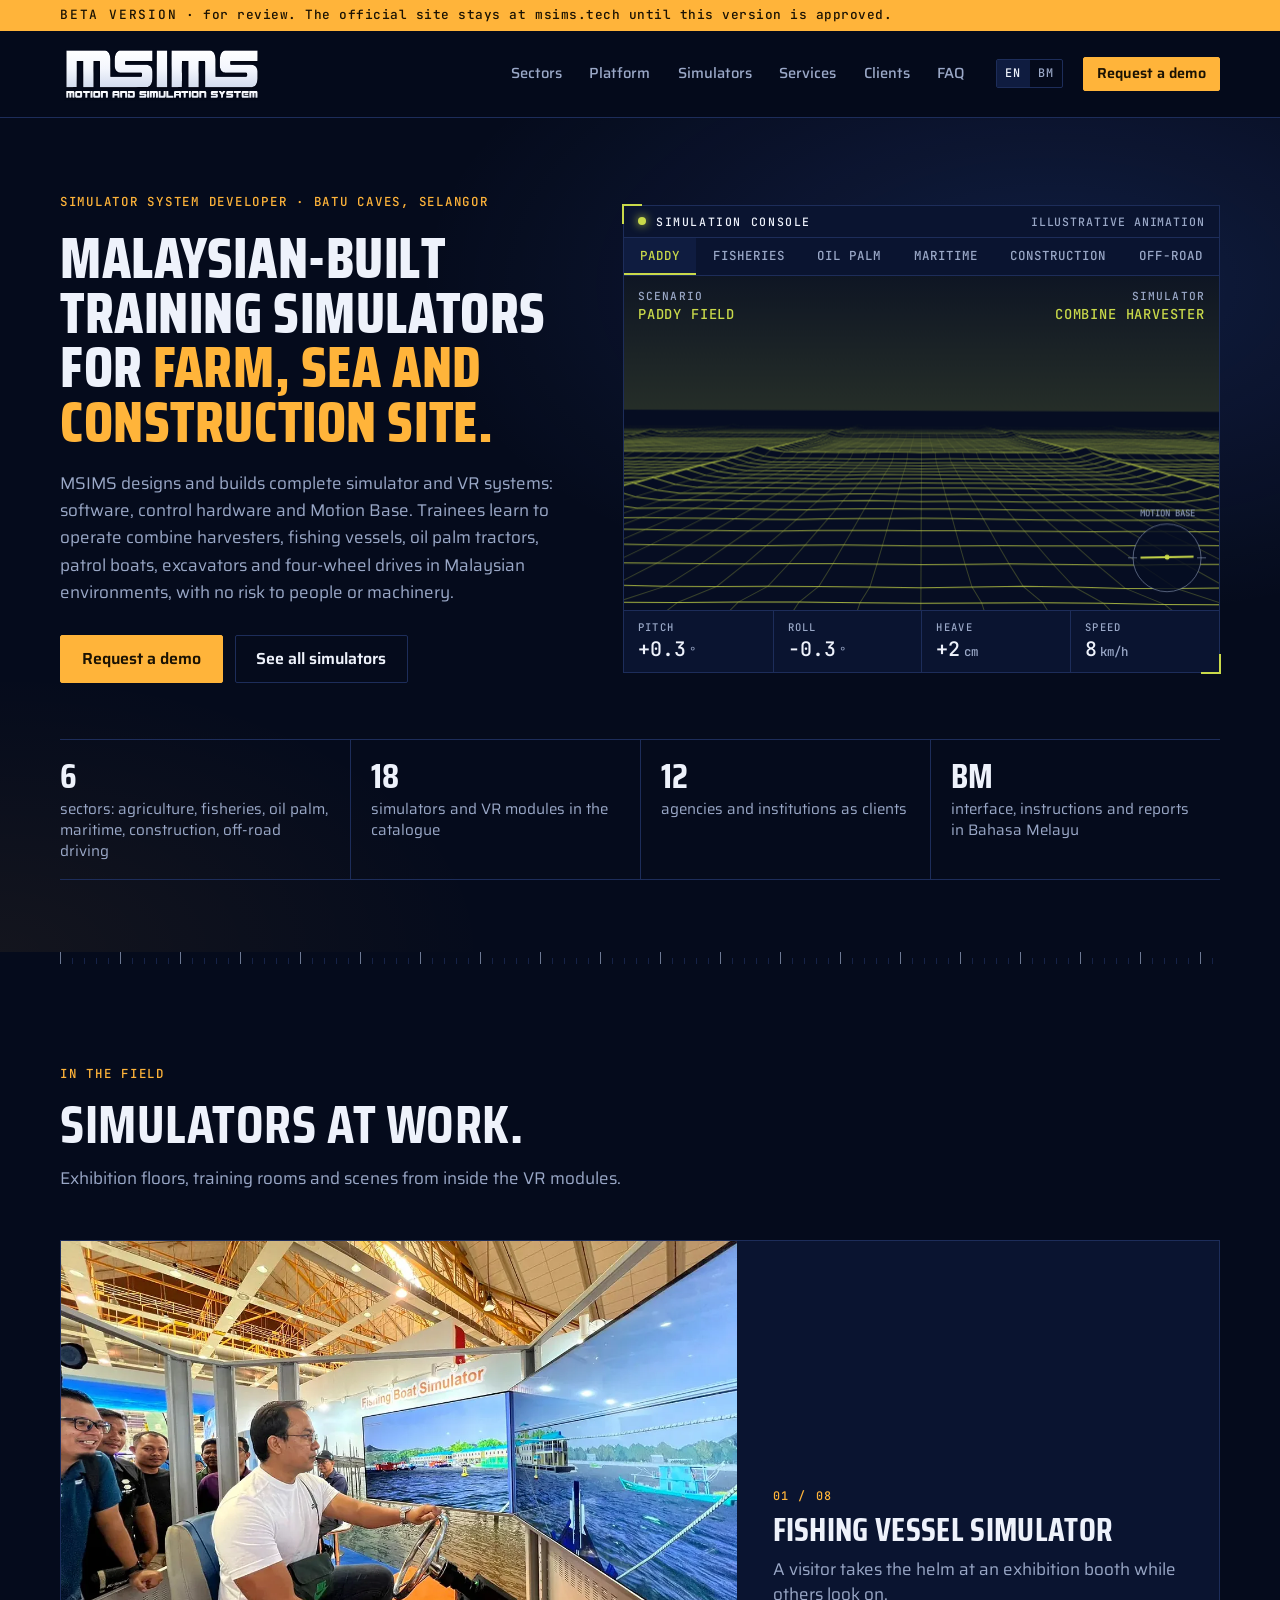
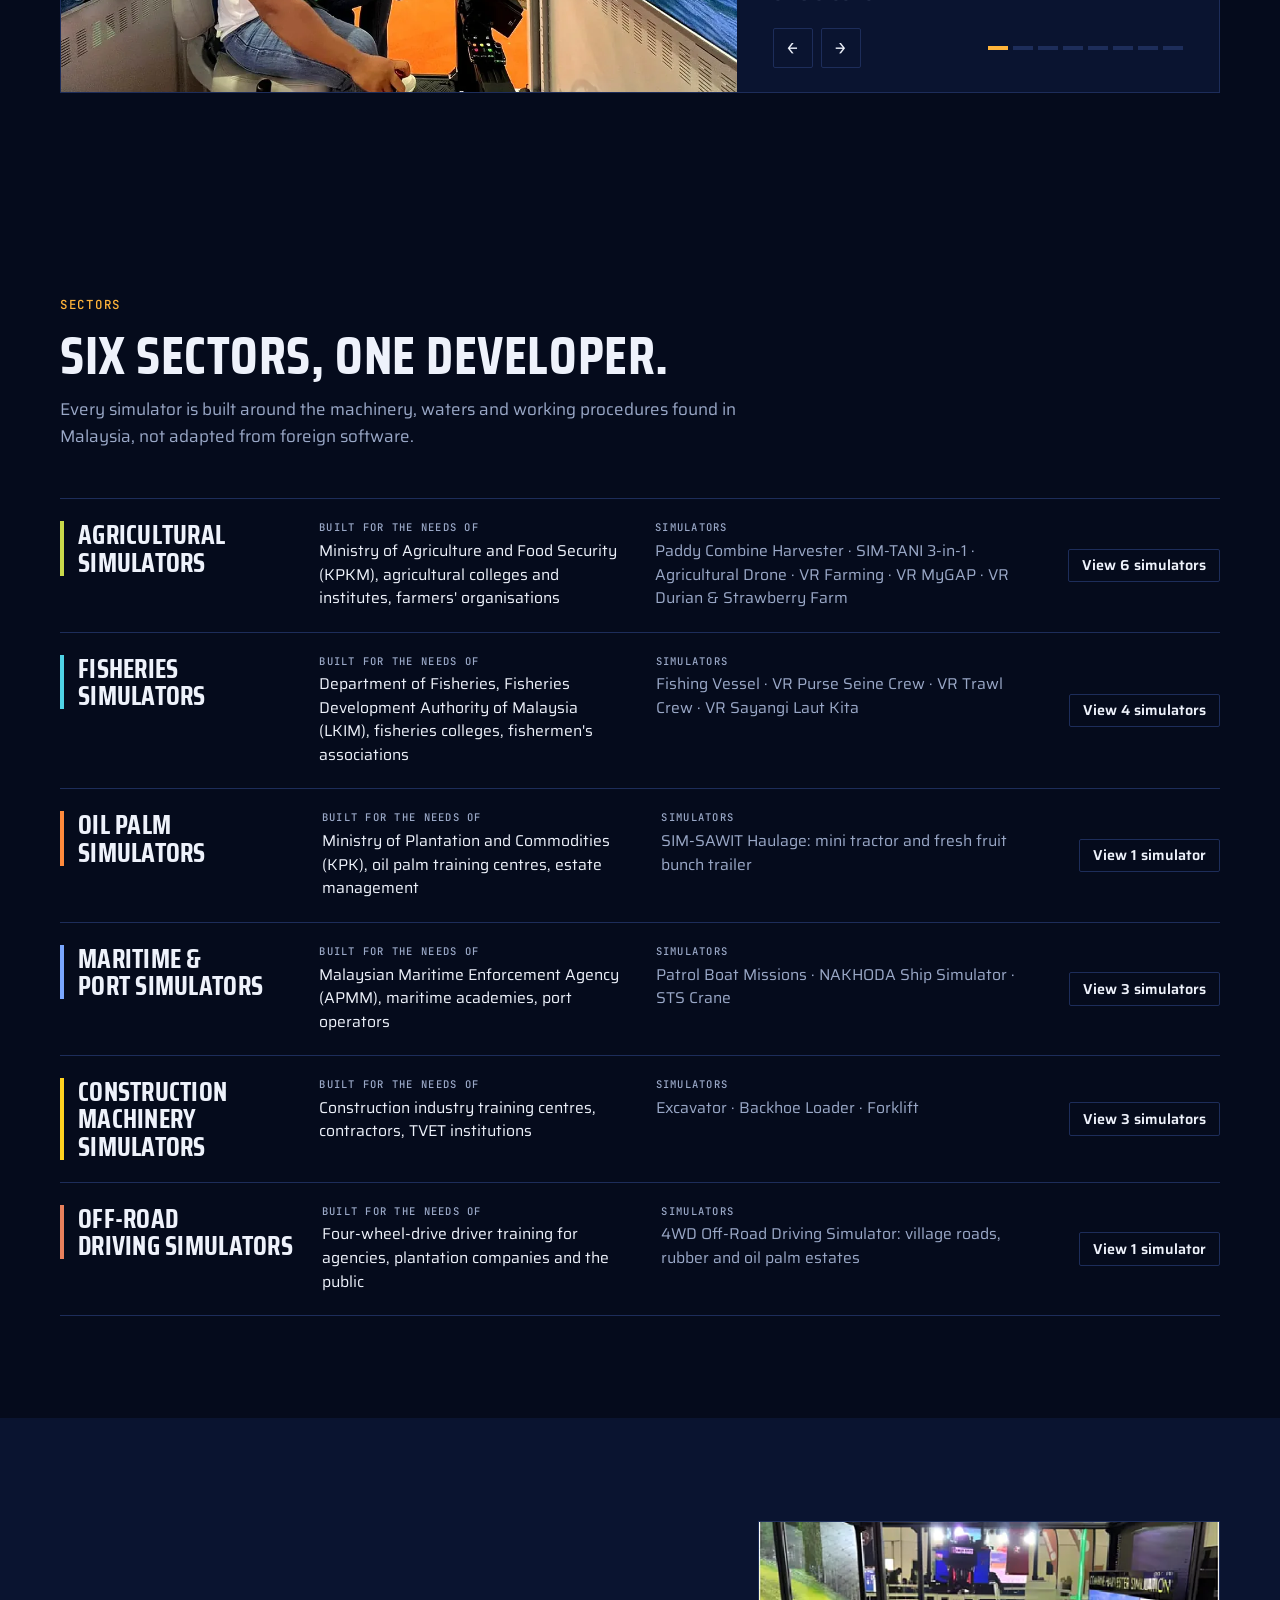
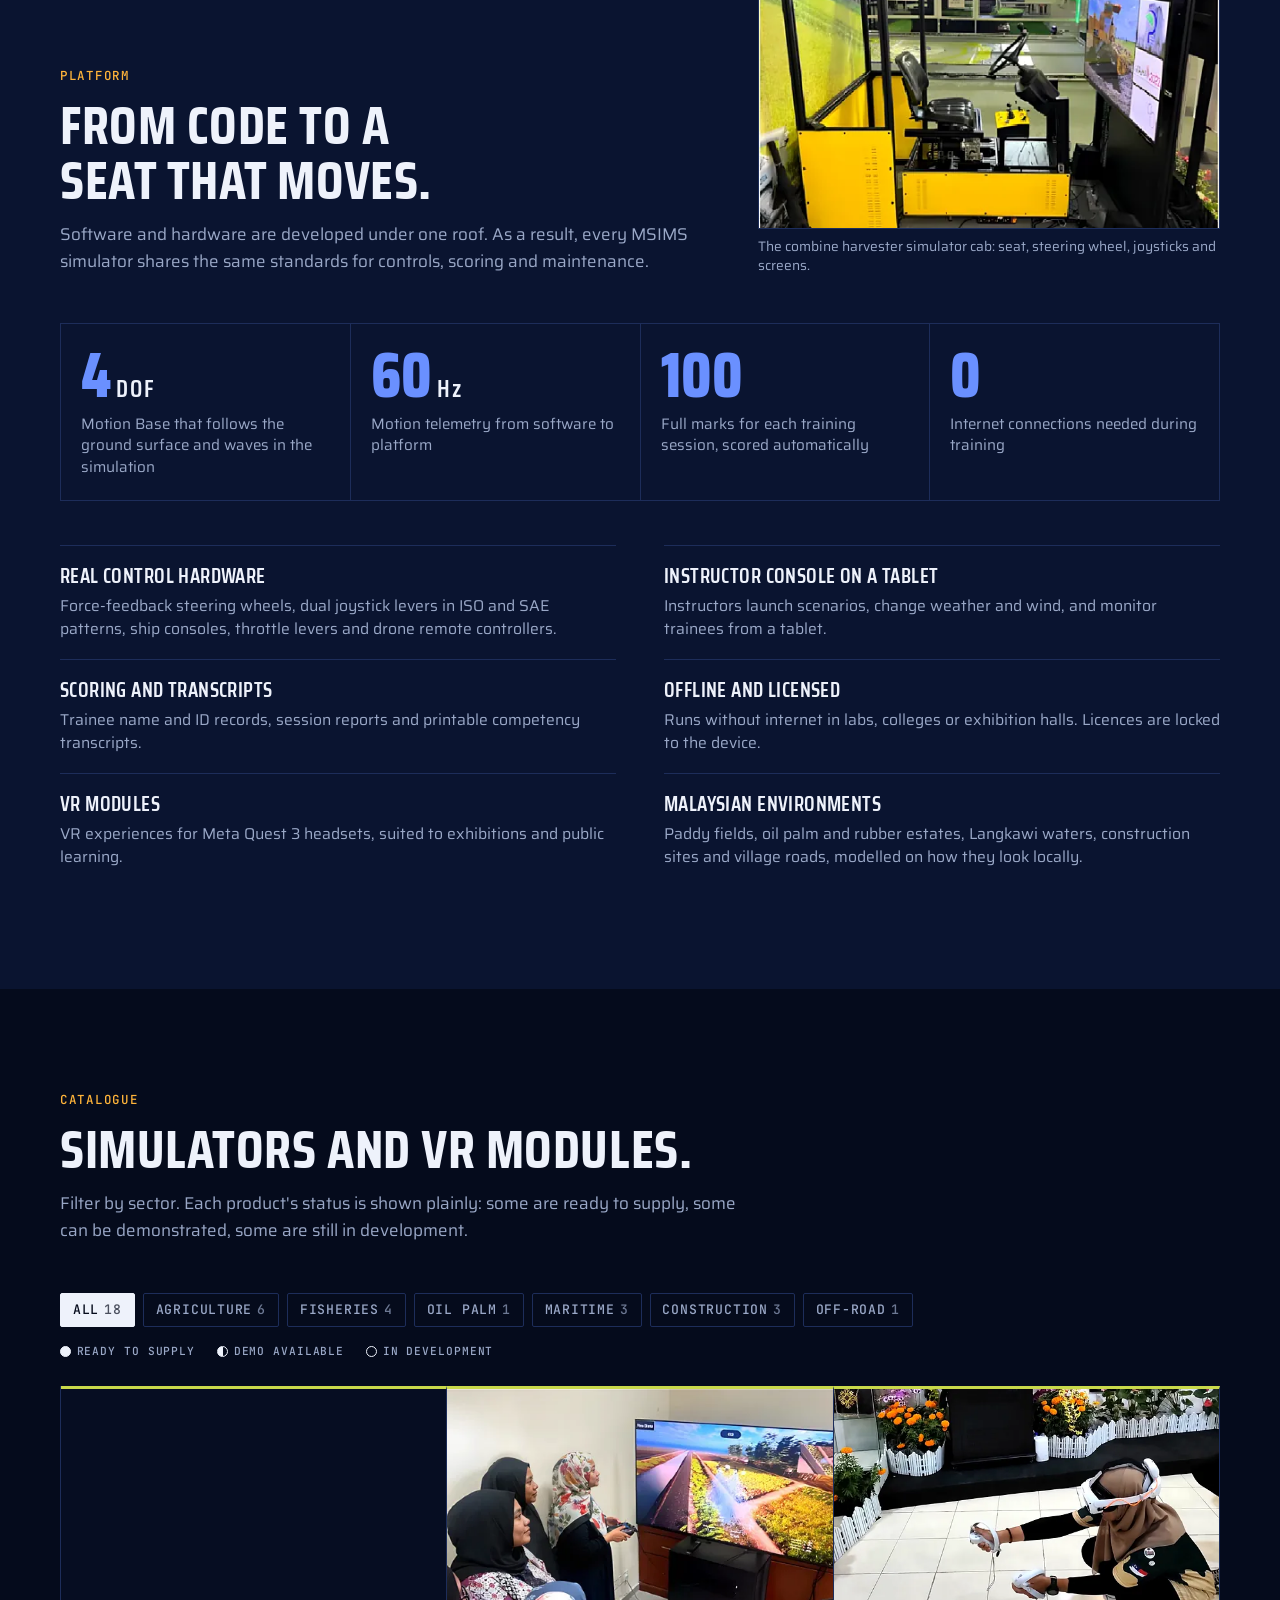
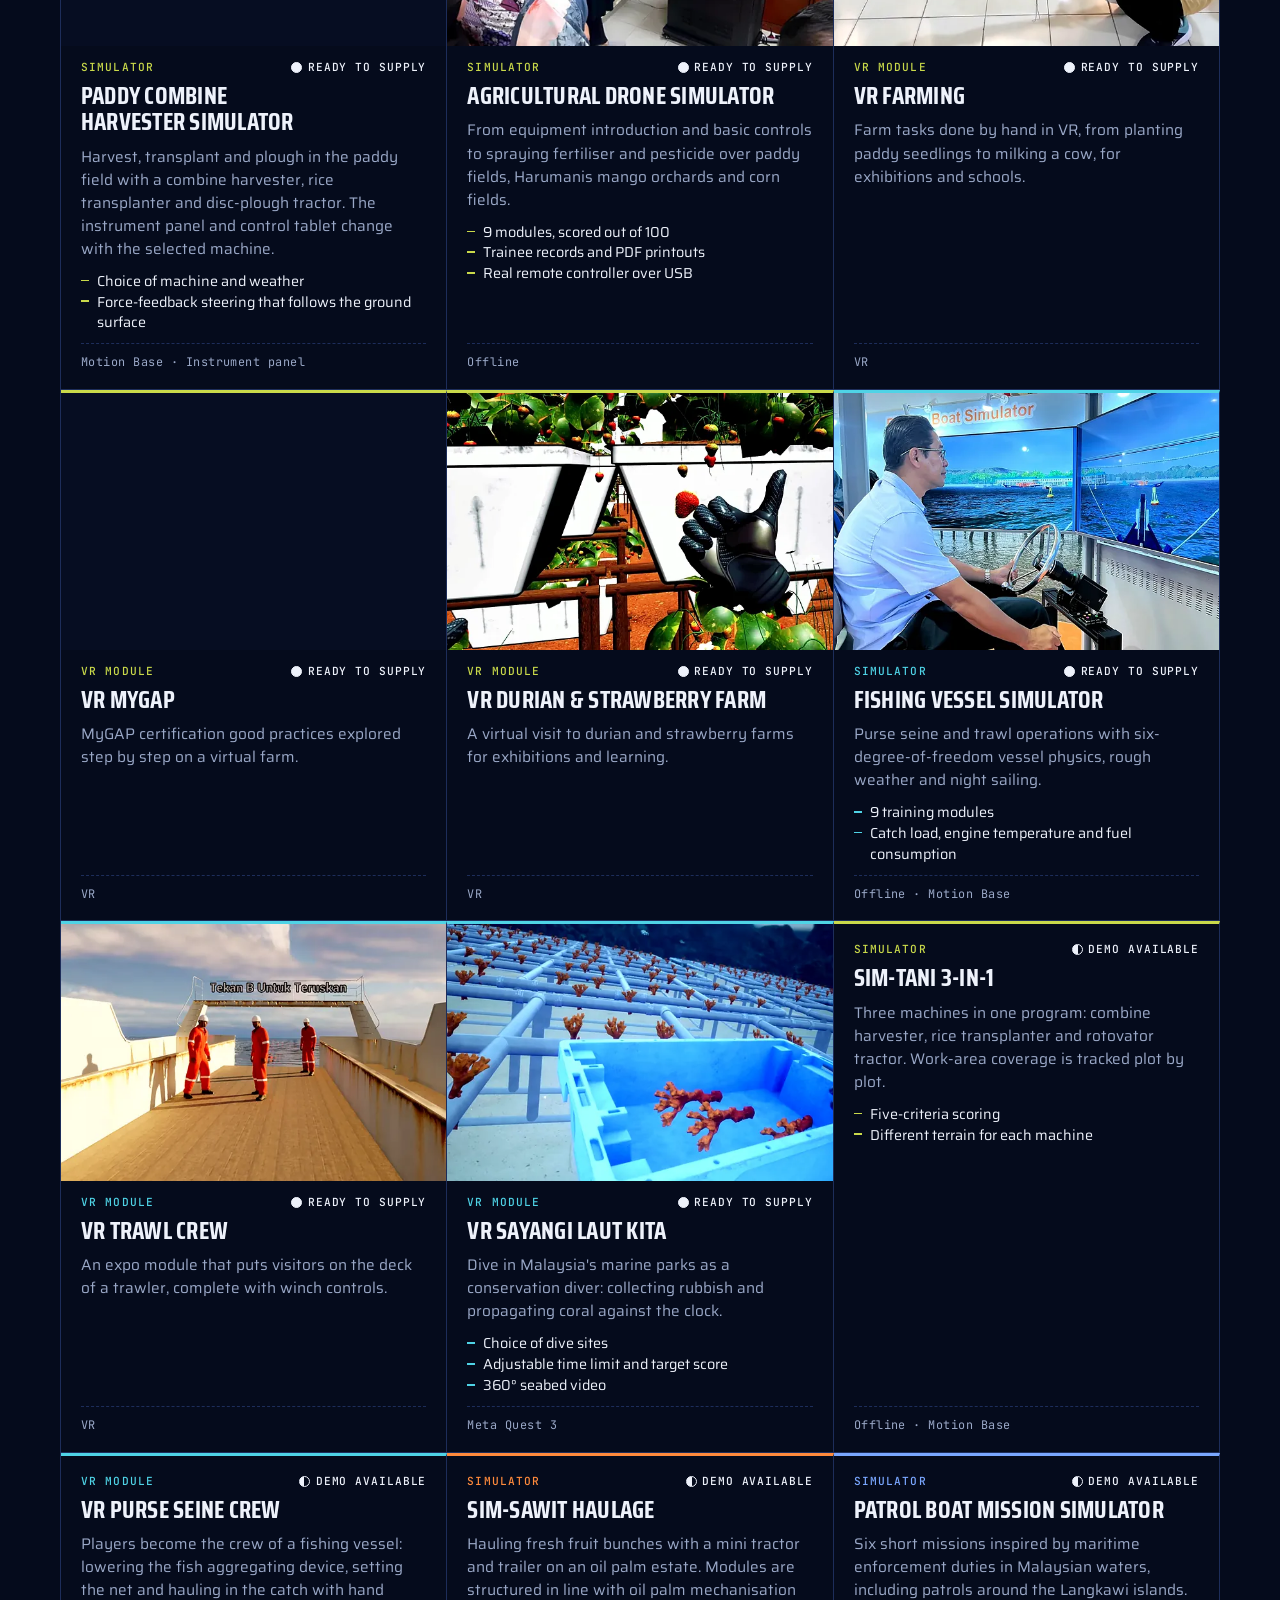
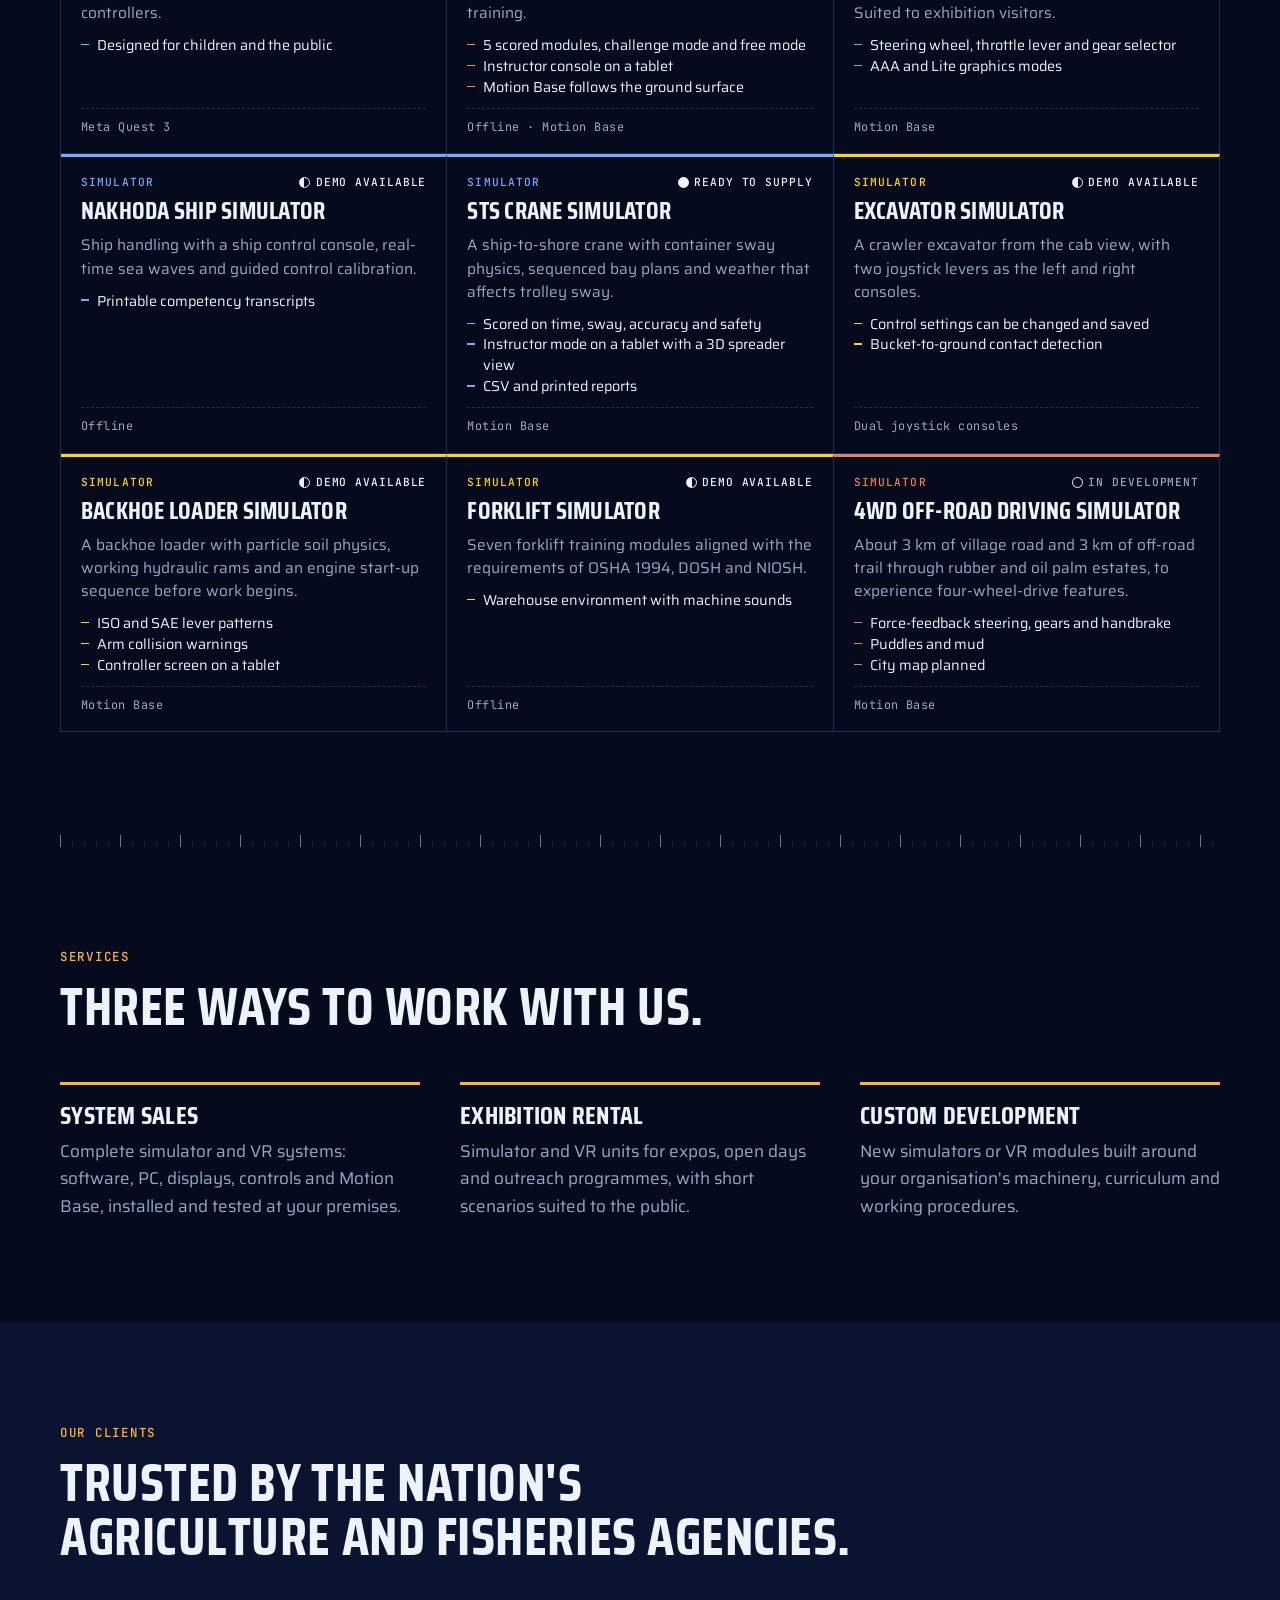
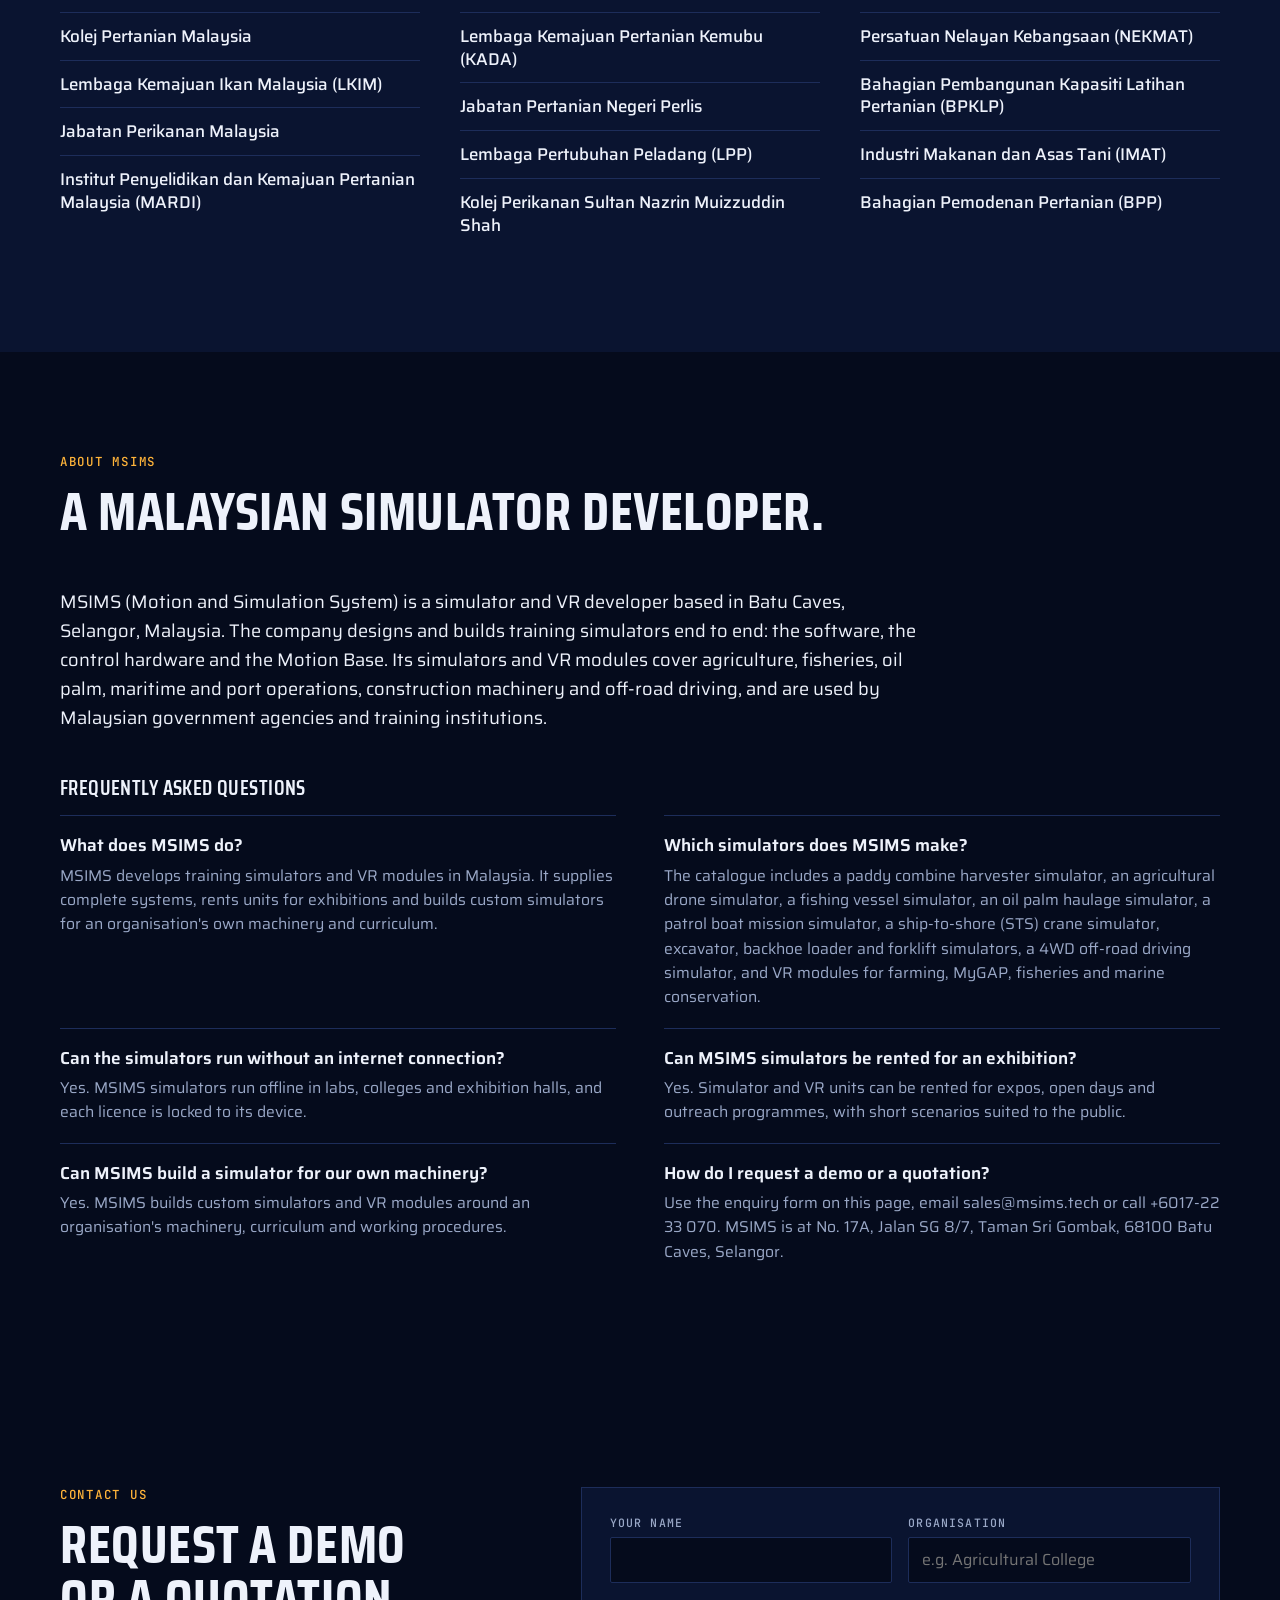
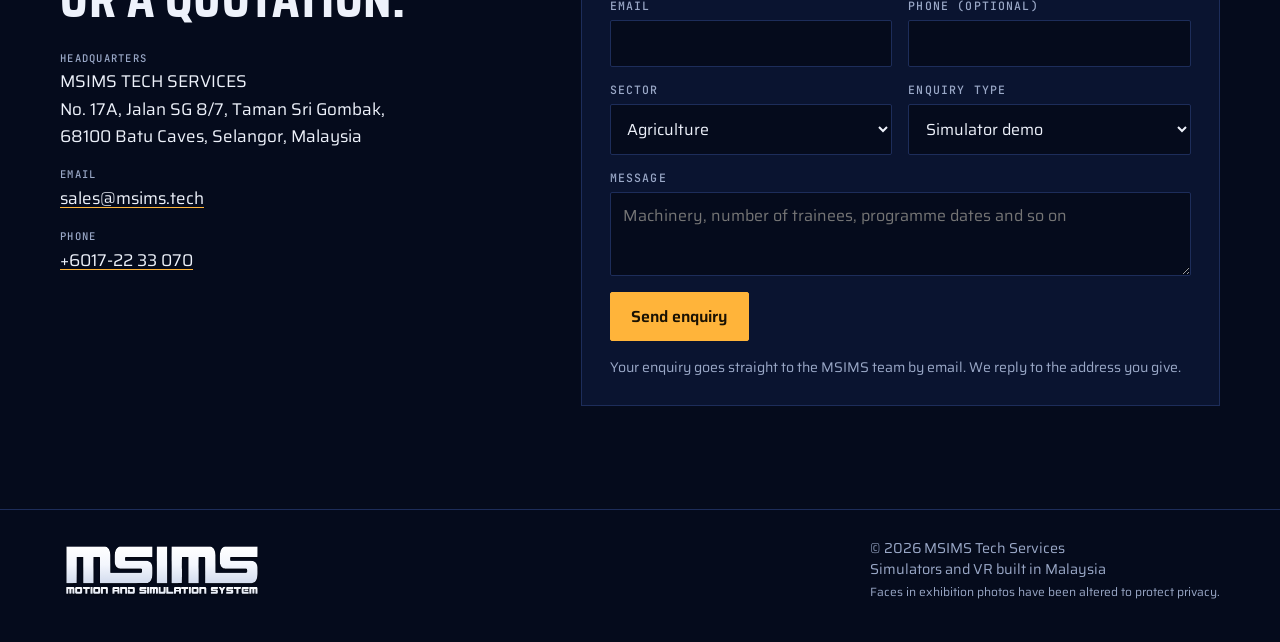
==== commit b7265e3e: "Ganti wajah sebenar dalam foto pameran dengan wajah rekaan AI - Lima foto pameran: setiap wajah yang" ====
--- a/index.html
+++ b/index.html
@@ -739,15 +739,15 @@
     </div>
     <div class="slides" id="slides" role="region" aria-roledescription="carousel" aria-label="Photos of MSIMS simulators in use" tabindex="0">
       <figure class="slide on">
-        <div class="ph"><img src="assets/img/bot-perikanan-pameran-600.webp" srcset="assets/img/bot-perikanan-pameran-600.webp 600w, assets/img/bot-perikanan-pameran-1200.webp 1200w" sizes="(max-width:820px) 100vw, 680px" alt="Man steering the MSIMS fishing vessel simulator at an exhibition, with a crowd watching" width="1200" height="800" loading="lazy" decoding="async"></div>
+        <div class="ph"><img src="assets/img/bot-perikanan-pameran-ai-600.webp" srcset="assets/img/bot-perikanan-pameran-ai-600.webp 600w, assets/img/bot-perikanan-pameran-ai-1200.webp 1200w" sizes="(max-width:820px) 100vw, 680px" alt="Man steering the MSIMS fishing vessel simulator at an exhibition, with a crowd watching" width="1200" height="800" loading="lazy" decoding="async"></div>
         <figcaption><span class="n">01 / 08</span><h3>Fishing Vessel Simulator</h3><p>A visitor takes the helm at an exhibition booth while others look on.</p></figcaption>
       </figure>
       <figure class="slide">
-        <div class="ph"><img src="assets/img/jentuai-padi-pameran-600.webp" srcset="assets/img/jentuai-padi-pameran-600.webp 600w, assets/img/jentuai-padi-pameran-1080.webp 1080w" sizes="(max-width:820px) 100vw, 680px" alt="Visitors at the controls of the MSIMS combine harvester simulator at an exhibition" width="1080" height="720" loading="lazy" decoding="async"></div>
+        <div class="ph"><img src="assets/img/jentuai-padi-pameran-ai-600.webp" srcset="assets/img/jentuai-padi-pameran-ai-600.webp 600w, assets/img/jentuai-padi-pameran-ai-1080.webp 1080w" sizes="(max-width:820px) 100vw, 680px" alt="Visitors at the controls of the MSIMS combine harvester simulator at an exhibition" width="1080" height="720" loading="lazy" decoding="async"></div>
         <figcaption><span class="n">02 / 08</span><h3>Paddy Combine Harvester Simulator</h3><p>Visitors try the harvester controls at a booth dressed with paddy stalks.</p></figcaption>
       </figure>
       <figure class="slide">
-        <div class="ph"><img src="assets/img/vr-durian-pavilion-584.webp" alt="Visitor wearing a VR headset at the Virtual Durian Experience booth in a Malaysia pavilion" width="584" height="389" loading="lazy" decoding="async"></div>
+        <div class="ph"><img src="assets/img/vr-durian-pavilion-ai-584.webp" alt="Visitor wearing a VR headset at the Virtual Durian Experience booth in a Malaysia pavilion" width="584" height="389" loading="lazy" decoding="async"></div>
         <figcaption><span class="n">03 / 08</span><h3>VR Durian Experience</h3><p>A visitor explores the virtual durian orchard at a Malaysia pavilion.</p></figcaption>
       </figure>
       <figure class="slide">
@@ -877,7 +877,7 @@
     <div class="prods" id="prods">
 
       <article class="prod" data-s="padi" id="paddy-combine-harvester-simulator">
-        <img class="thumb" src="assets/img/jentuai-padi-pameran-600.webp" srcset="assets/img/jentuai-padi-pameran-600.webp 600w, assets/img/jentuai-padi-pameran-1080.webp 1080w" sizes="(max-width:640px) 100vw, 400px" alt="Visitors at the MSIMS paddy combine harvester simulator, with paddy stalks in front of the screens" width="1080" height="720" loading="lazy" decoding="async">
+        <img class="thumb" src="assets/img/jentuai-padi-pameran-ai-600.webp" srcset="assets/img/jentuai-padi-pameran-ai-600.webp 600w, assets/img/jentuai-padi-pameran-ai-1080.webp 1080w" sizes="(max-width:640px) 100vw, 400px" alt="Visitors at the MSIMS paddy combine harvester simulator, with paddy stalks in front of the screens" width="1080" height="720" loading="lazy" decoding="async">
         <header><span class="tag">Simulator</span><span class="st st-sedia">Ready to supply</span></header>
         <h3>Paddy Combine Harvester Simulator</h3>
         <p>Harvest, transplant and plough in the paddy field with a combine harvester, rice transplanter and disc-plough tractor. The instrument panel and control tablet change with the selected machine.</p>
@@ -886,7 +886,7 @@
       </article>
 
       <article class="prod" data-s="padi" id="agricultural-drone-simulator">
-        <img class="thumb" src="assets/img/dron-kelas-502.webp" alt="Trainees holding remote controllers watch a drone view over paddy fields on a large screen" width="502" height="335" loading="lazy" decoding="async">
+        <img class="thumb" src="assets/img/dron-kelas-ai-502.webp" alt="Trainees holding remote controllers watch a drone view over paddy fields on a large screen" width="502" height="335" loading="lazy" decoding="async">
         <header><span class="tag">Simulator</span><span class="st st-sedia">Ready to supply</span></header>
         <h3>Agricultural Drone Simulator</h3>
         <p>From equipment introduction and basic controls to spraying fertiliser and pesticide over paddy fields, Harumanis mango orchards and corn fields.</p>
@@ -895,7 +895,7 @@
       </article>
 
       <article class="prod" data-s="padi" id="vr-farming">
-        <img class="thumb" src="assets/img/vr-pertanian-pengguna-600.webp" srcset="assets/img/vr-pertanian-pengguna-600.webp 600w, assets/img/vr-pertanian-pengguna-1200.webp 1200w" sizes="(max-width:640px) 100vw, 400px" alt="Person wearing a VR headset reaching down during a virtual farming task" width="1200" height="800" loading="lazy" decoding="async">
+        <img class="thumb" src="assets/img/vr-pertanian-set-kepala-600.webp" srcset="assets/img/vr-pertanian-set-kepala-600.webp 600w, assets/img/vr-pertanian-set-kepala-1200.webp 1200w" sizes="(max-width:640px) 100vw, 400px" alt="Person wearing a VR headset reaching down during a virtual farming task" width="1200" height="800" loading="lazy" decoding="async">
         <header><span class="tag">VR module</span><span class="st st-sedia">Ready to supply</span></header>
         <h3>VR Farming</h3>
         <p>Farm tasks done by hand in VR, from planting paddy seedlings to milking a cow, for exhibitions and schools.</p>
@@ -919,7 +919,7 @@
       </article>
 
       <article class="prod" data-s="ikan" id="fishing-vessel-simulator">
-        <img class="thumb" src="assets/img/bot-perikanan-kemudi-600.webp" srcset="assets/img/bot-perikanan-kemudi-600.webp 600w, assets/img/bot-perikanan-kemudi-1200.webp 1200w" sizes="(max-width:640px) 100vw, 400px" alt="Man at the wheel of the MSIMS fishing vessel simulator facing large sea-view screens" width="1200" height="800" loading="lazy" decoding="async">
+        <img class="thumb" src="assets/img/bot-perikanan-kemudi-ai-600.webp" srcset="assets/img/bot-perikanan-kemudi-ai-600.webp 600w, assets/img/bot-perikanan-kemudi-ai-1200.webp 1200w" sizes="(max-width:640px) 100vw, 400px" alt="Man at the wheel of the MSIMS fishing vessel simulator facing large sea-view screens" width="1200" height="800" loading="lazy" decoding="async">
         <header><span class="tag">Simulator</span><span class="st st-sedia">Ready to supply</span></header>
         <h3>Fishing Vessel Simulator</h3>
         <p>Purse seine and trawl operations with six-degree-of-freedom vessel physics, rough weather and night sailing.</p>
@@ -1154,7 +1154,7 @@
 <footer class="site">
   <div class="wrap">
     <img src="assets/msims-logo-putih.svg" alt="MSIMS, Motion and Simulation System" width="204" height="60">
-    <p>© 2026 MSIMS Tech Services<br>Simulators and VR built in Malaysia</p>
+    <p>© 2026 MSIMS Tech Services<br>Simulators and VR built in Malaysia<br><small>Faces in exhibition photos have been altered to protect privacy.</small></p>
   </div>
 </footer>
 
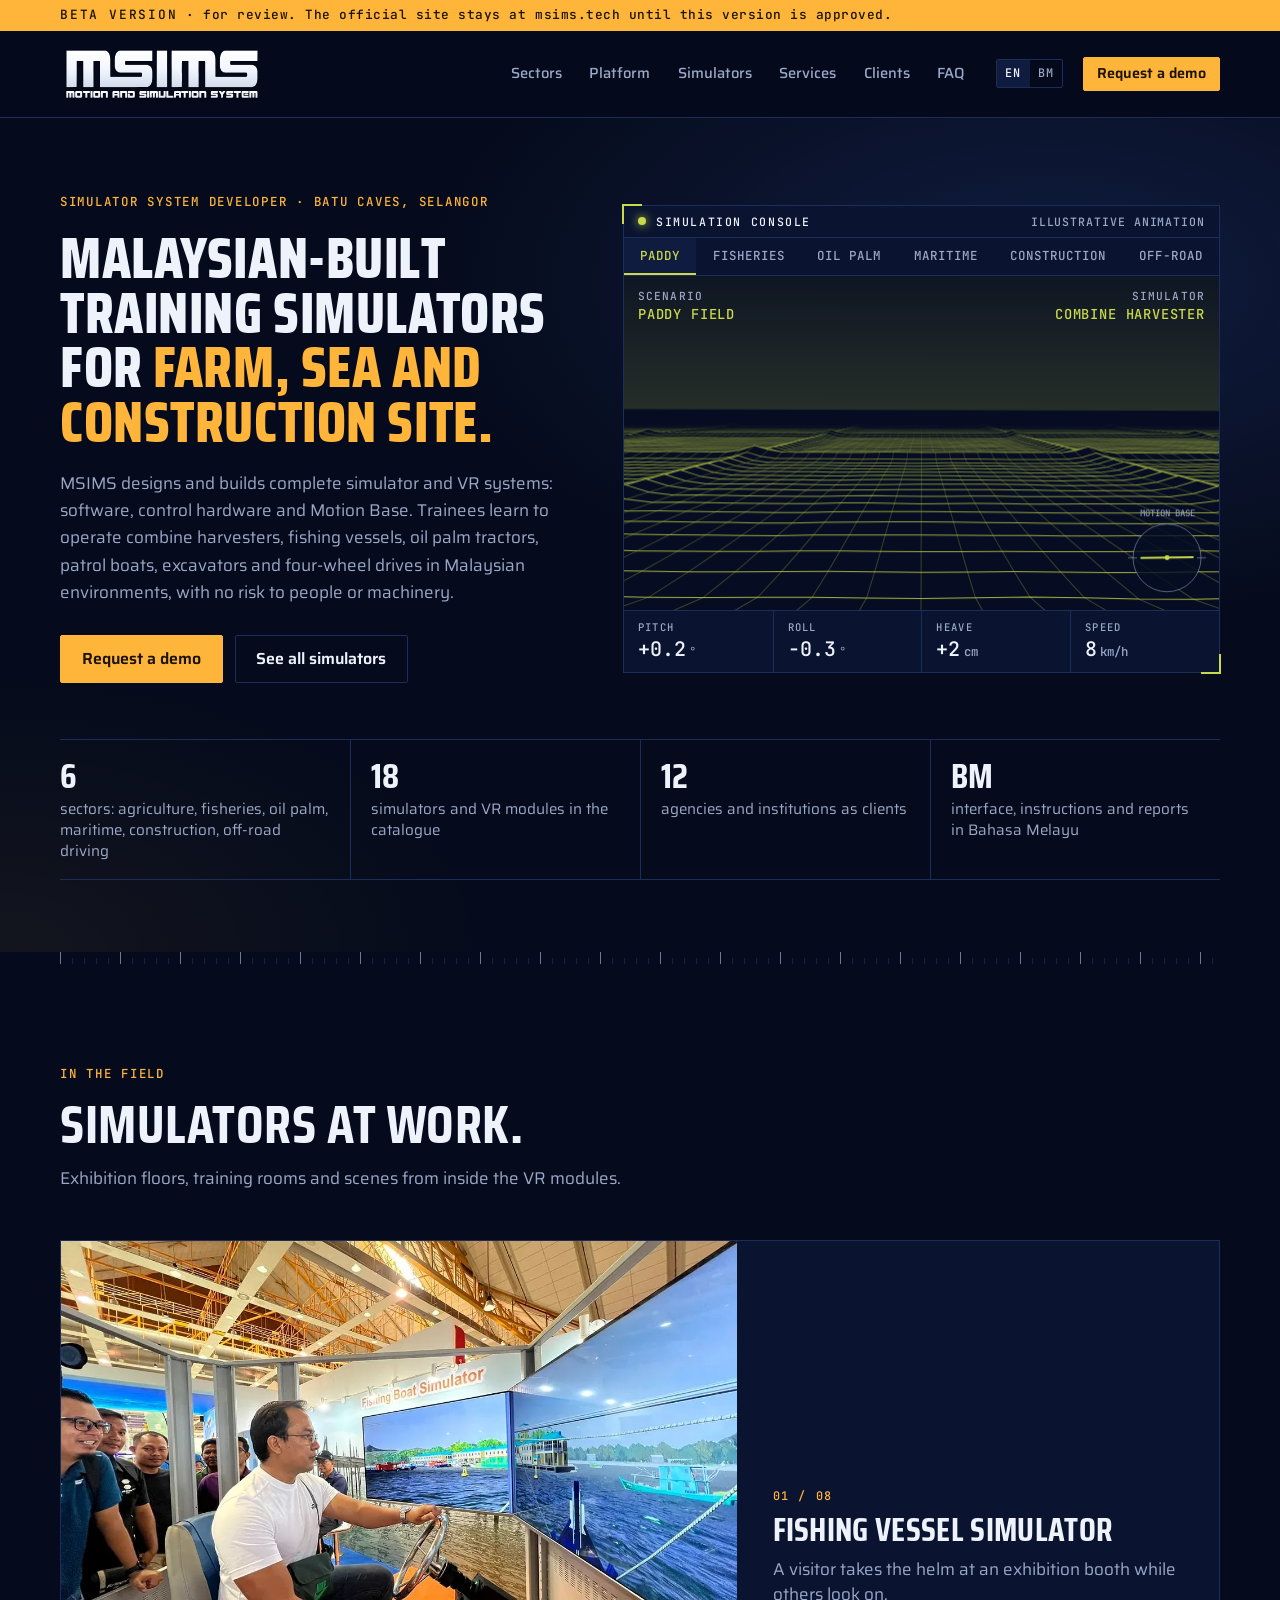
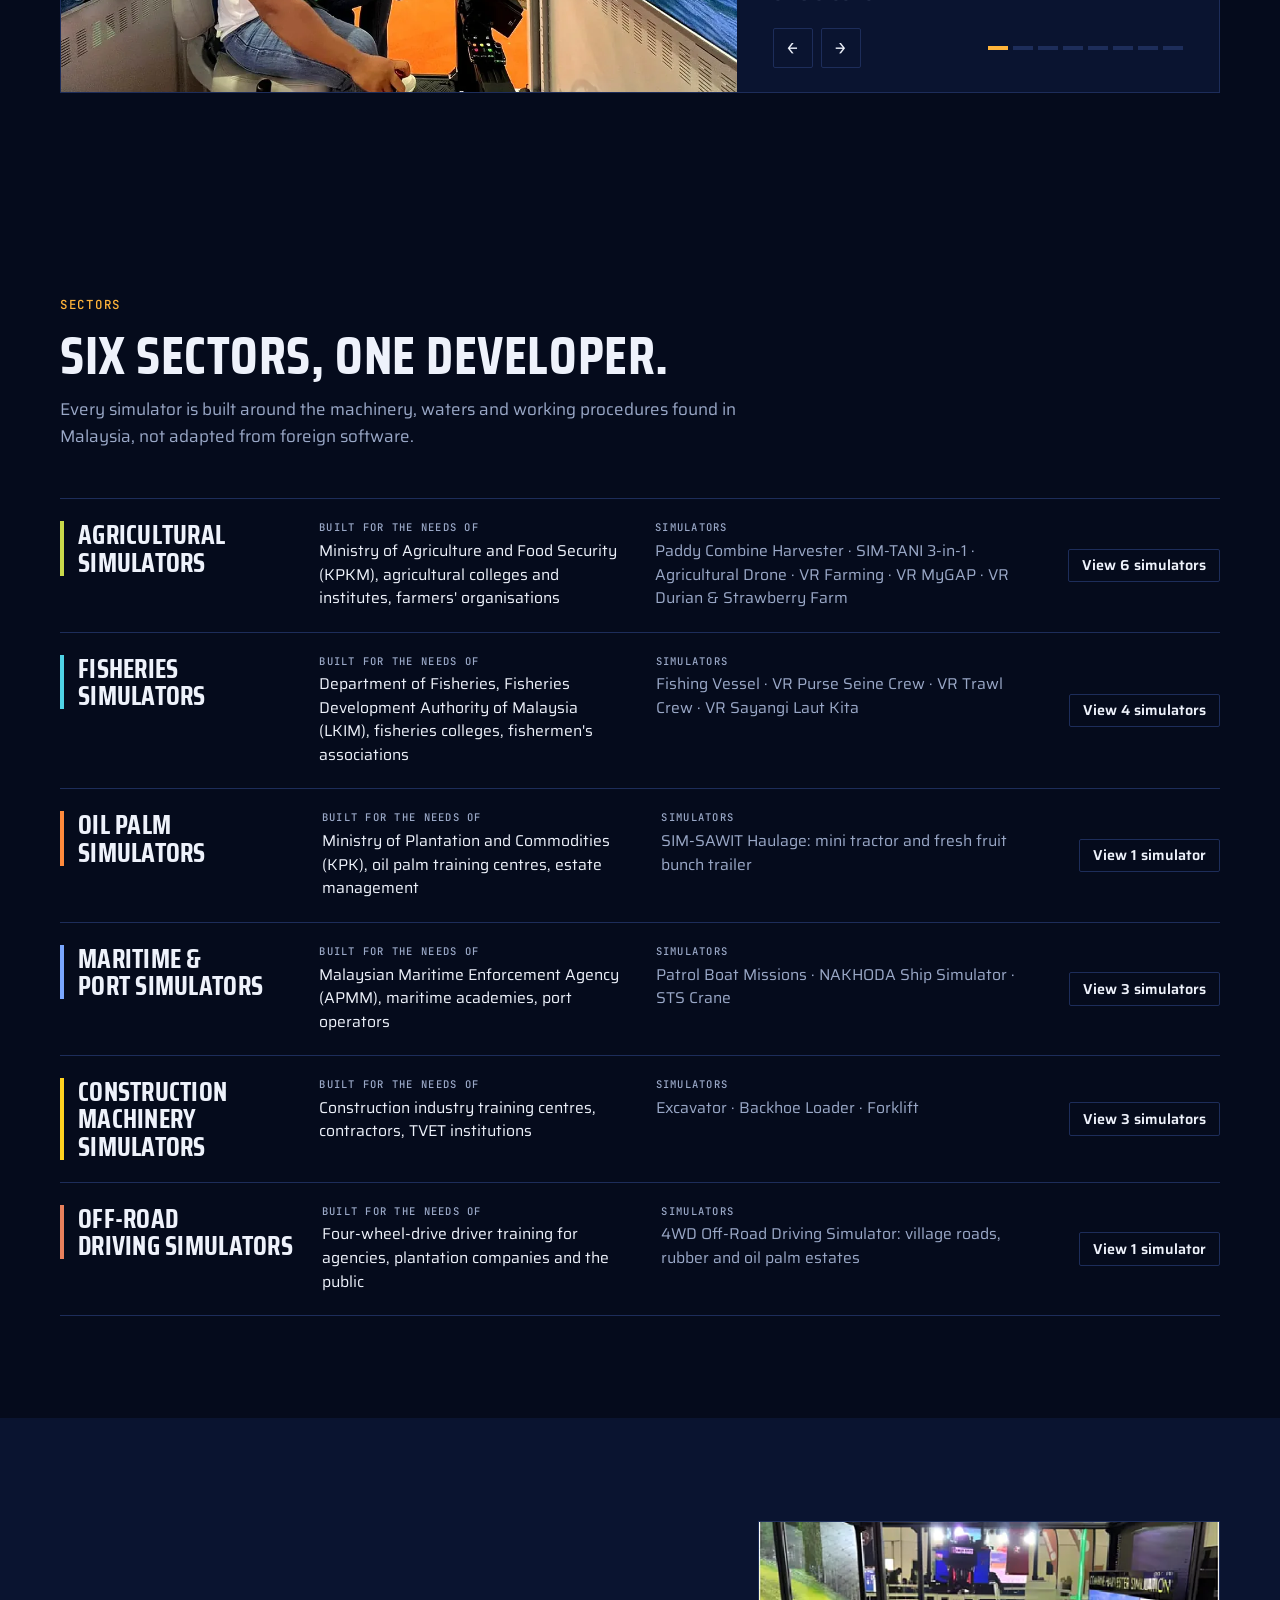
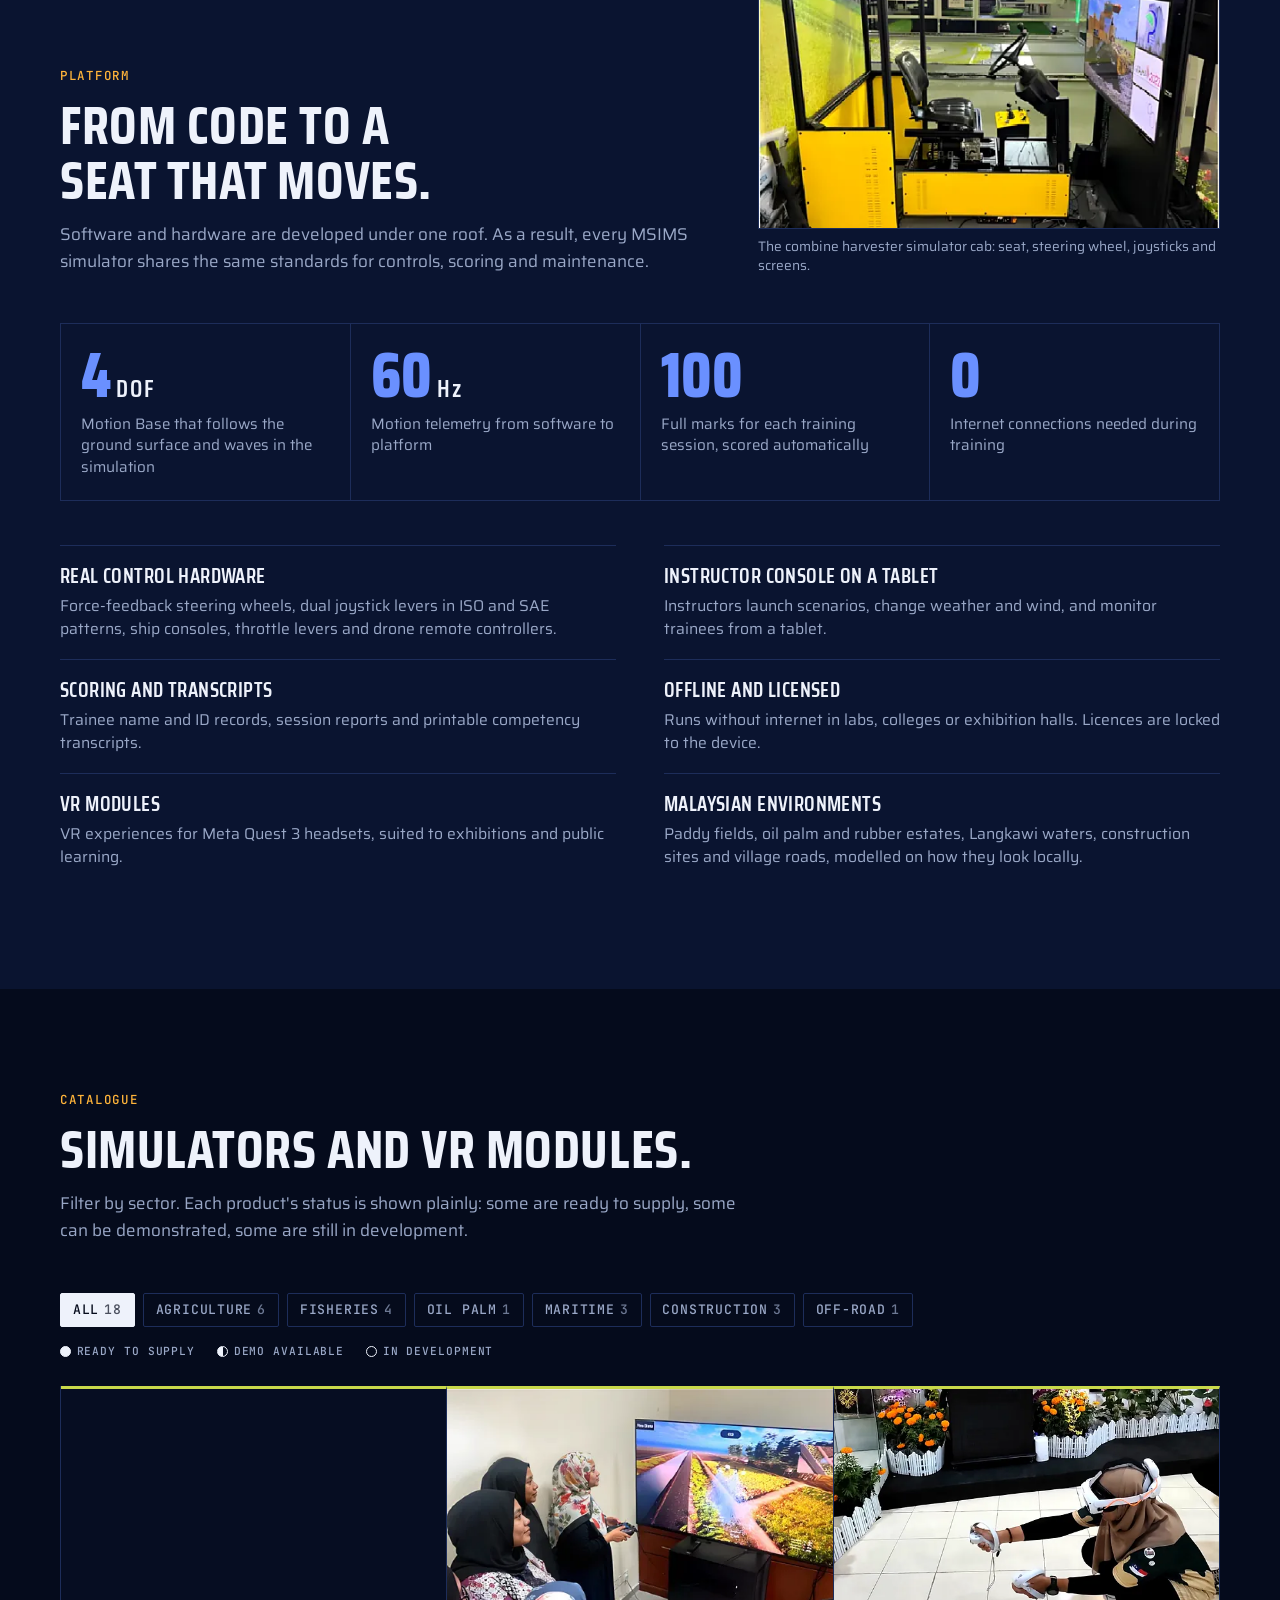
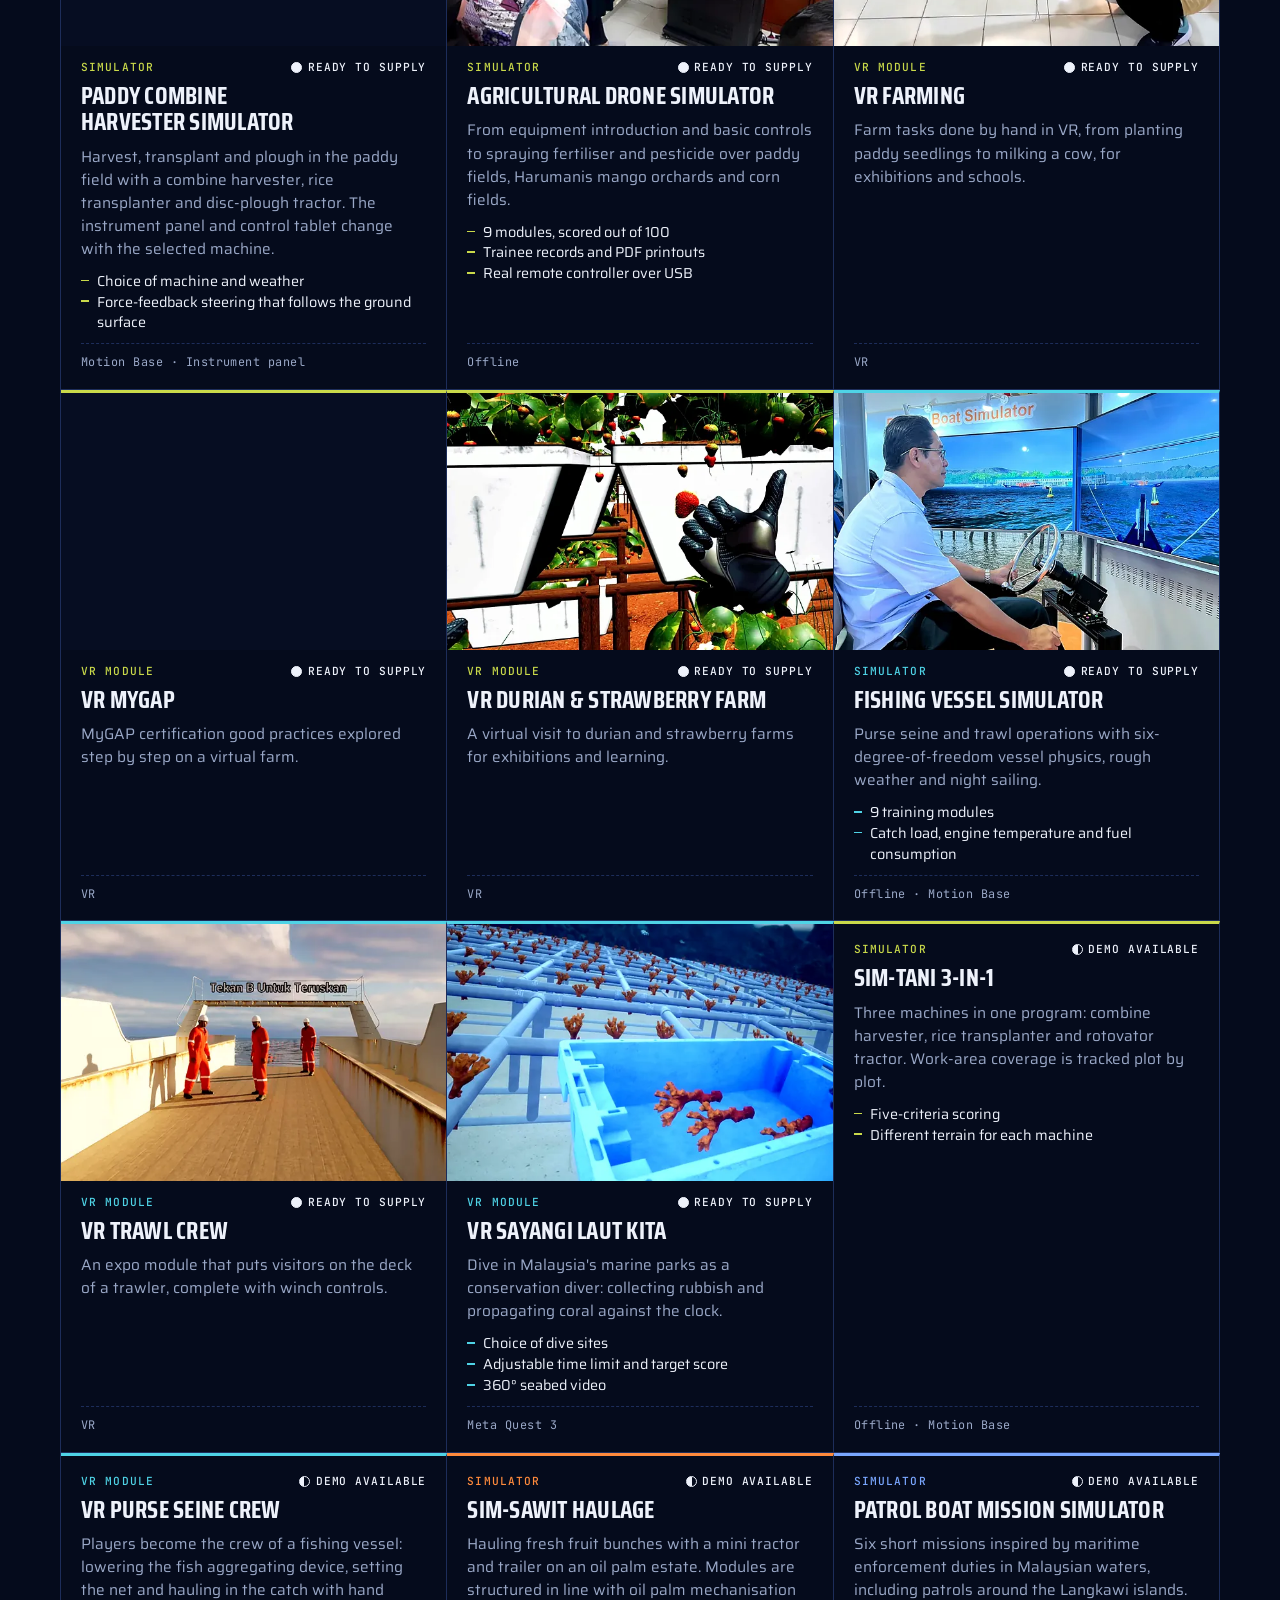
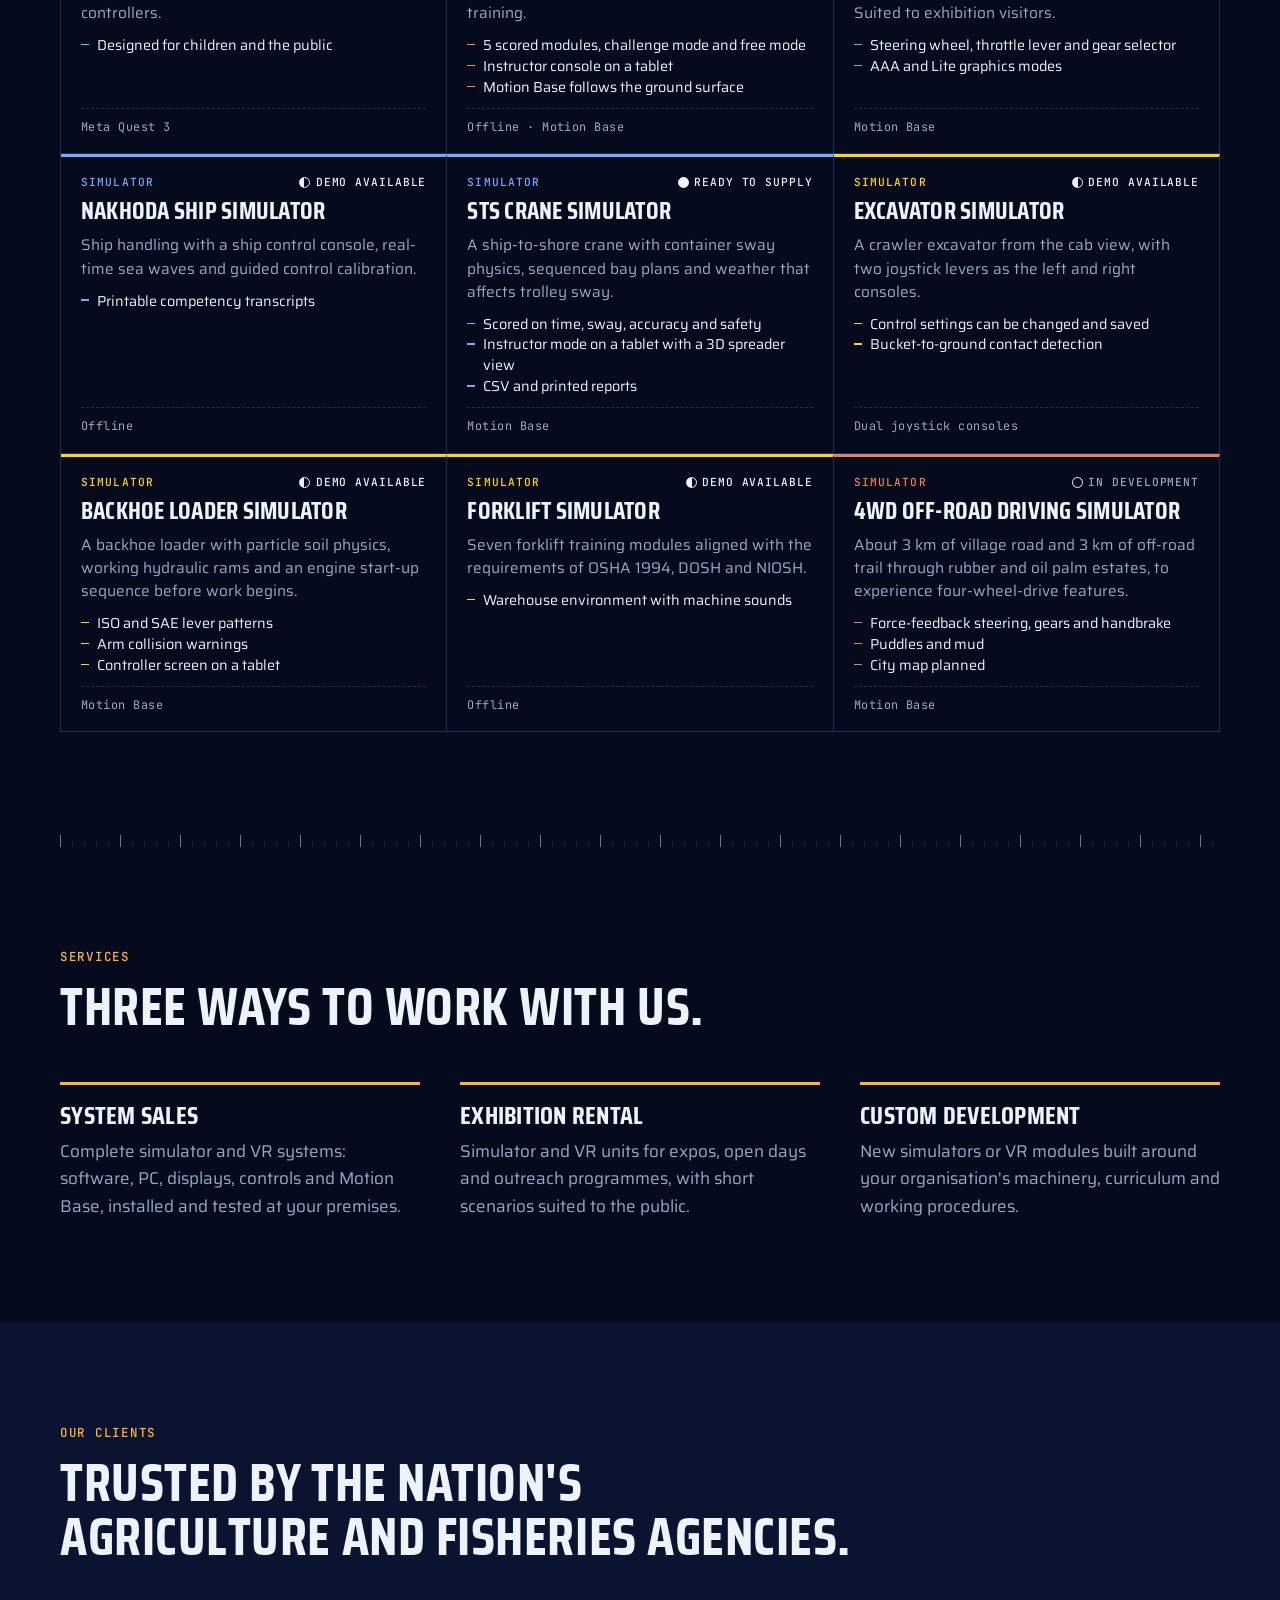
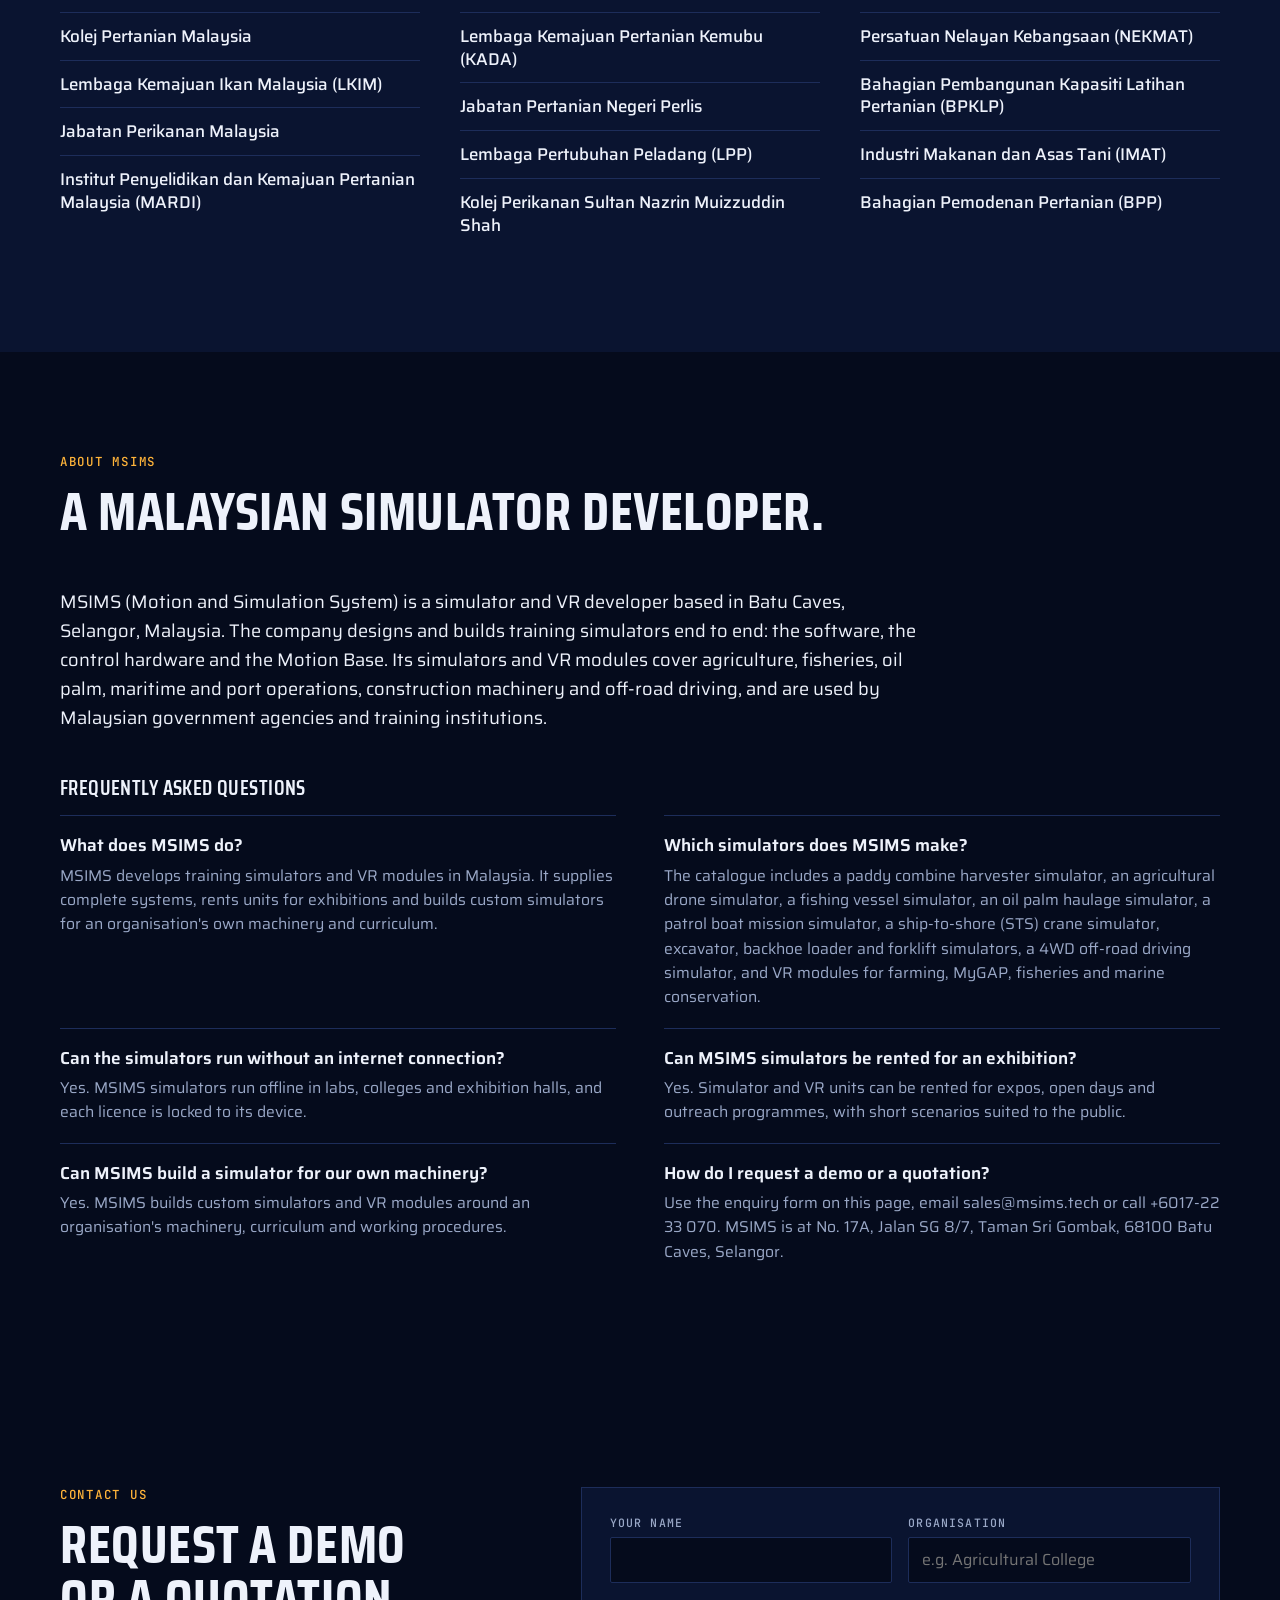
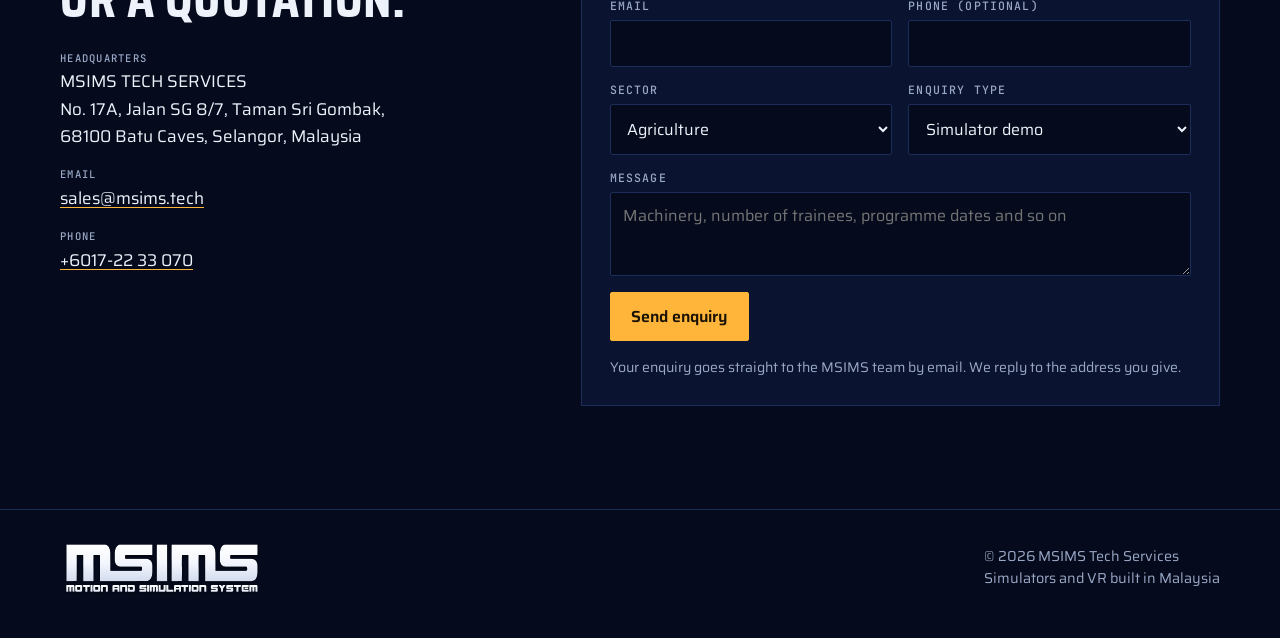
==== commit 3578780f: "Buang nota privasi di kaki laman Co-Authored-By: Claude Fable 5.2 <noreply@anthropic.com> Claude-Ses" ====
--- a/index.html
+++ b/index.html
@@ -1154,7 +1154,7 @@
 <footer class="site">
   <div class="wrap">
     <img src="assets/msims-logo-putih.svg" alt="MSIMS, Motion and Simulation System" width="204" height="60">
-    <p>© 2026 MSIMS Tech Services<br>Simulators and VR built in Malaysia<br><small>Faces in exhibition photos have been altered to protect privacy.</small></p>
+    <p>© 2026 MSIMS Tech Services<br>Simulators and VR built in Malaysia</p>
   </div>
 </footer>
 
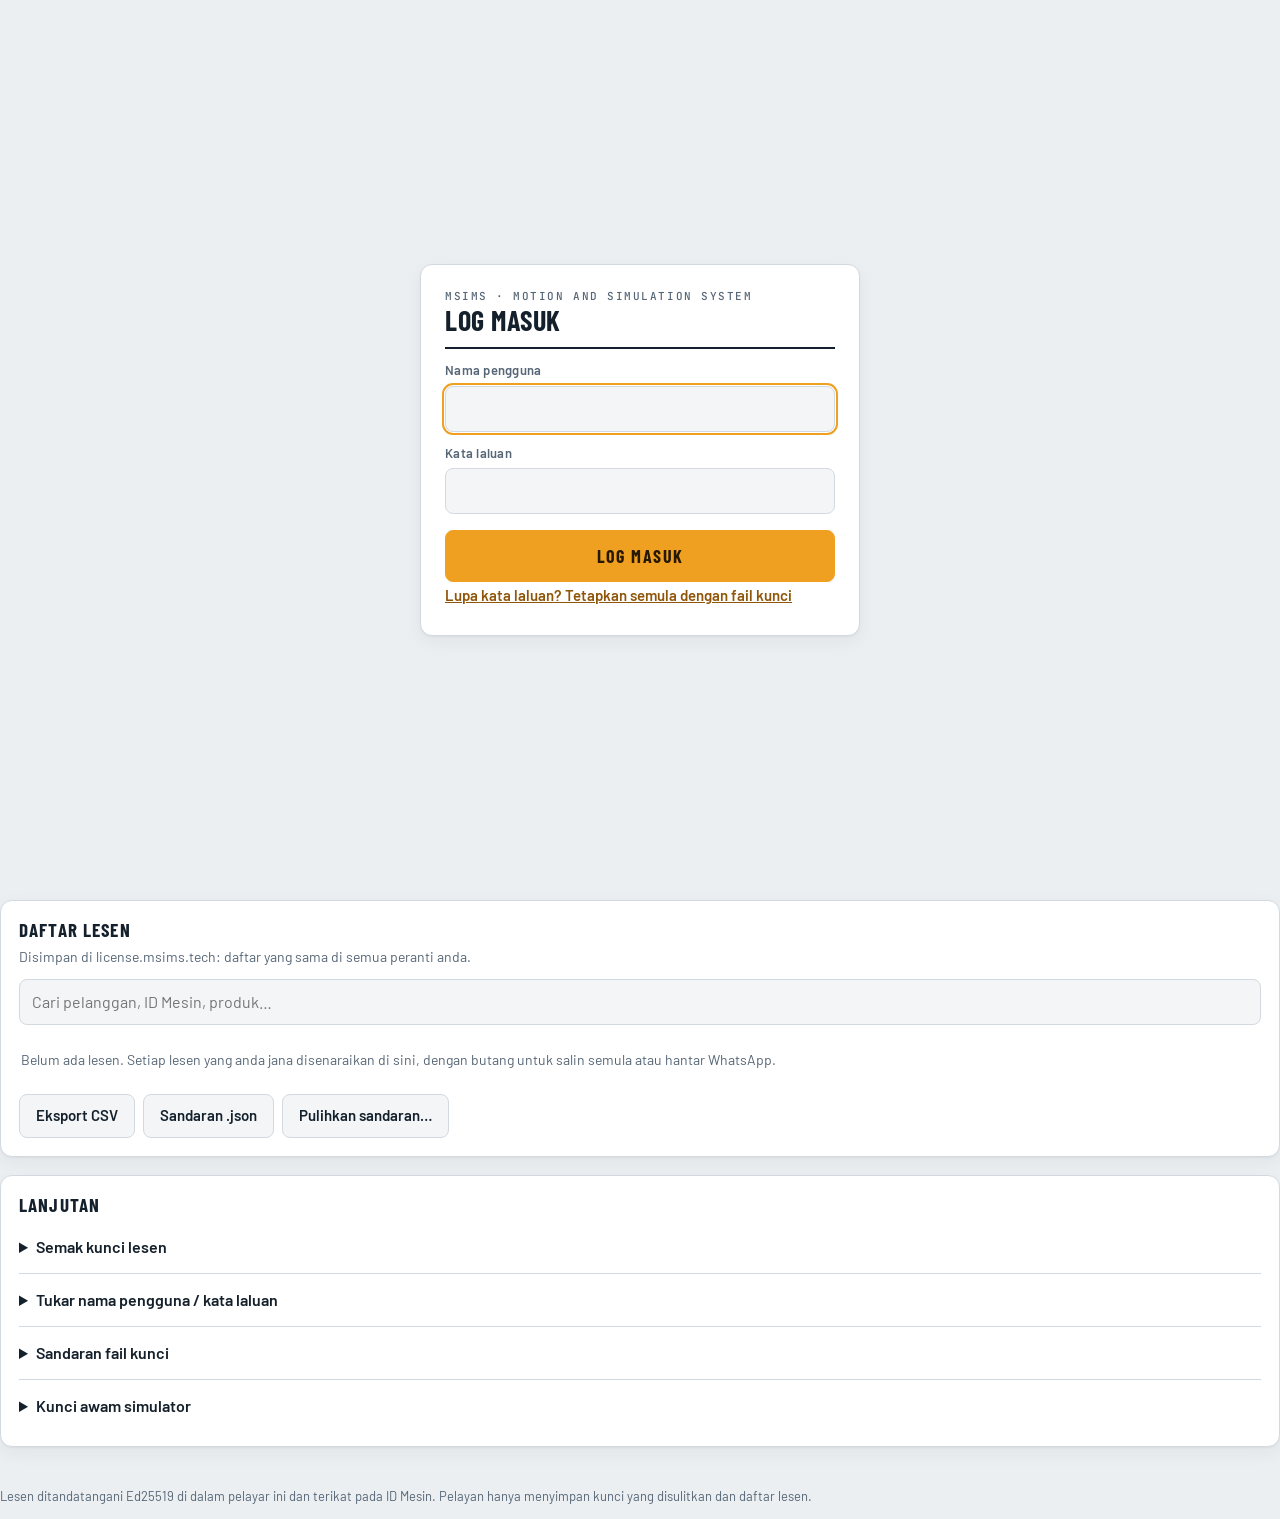
==== commit 3558cfb3: "Tambah log masuk nama pengguna + kata laluan dan isyarat noindex Halaman utama kini hanya memaparkan" ====
--- a/index.html
+++ b/index.html
@@ -1,1409 +1,206 @@
 <!DOCTYPE html>
-<html lang="en">
+<html lang="ms">
 <head>
 <meta charset="utf-8">
-<meta name="viewport" content="width=device-width, initial-scale=1">
-<title>MSIMS | Training Simulator &amp; VR Developer in Malaysia</title>
-<meta name="description" content="MSIMS builds training simulators and VR in Malaysia for agriculture, fisheries, oil palm, maritime, ports, construction and off-road driving. Request a demo.">
-<meta name="theme-color" content="#050b1c">
-<meta name="robots" content="noindex, nofollow">
-<link rel="canonical" href="https://msims.tech/">
-<link rel="alternate" hreflang="en" href="https://msims.tech/">
-<link rel="alternate" hreflang="ms" href="https://msims.tech/ms/">
-<link rel="alternate" hreflang="x-default" href="https://msims.tech/">
-<meta property="og:type" content="website">
-<meta property="og:site_name" content="MSIMS">
-<meta property="og:title" content="MSIMS | Training Simulator &amp; VR Developer in Malaysia">
-<meta property="og:description" content="MSIMS builds training simulators and VR in Malaysia for agriculture, fisheries, oil palm, maritime, ports, construction and off-road driving. Request a demo.">
-<meta property="og:url" content="https://msims.tech/">
-<meta property="og:image" content="https://msims.tech/assets/og-msims.jpg">
-<meta property="og:image:width" content="1200">
-<meta property="og:image:height" content="630">
-<meta property="og:locale" content="en_MY">
-<meta property="og:locale:alternate" content="ms_MY">
-<meta name="twitter:card" content="summary_large_image">
-<script type="application/ld+json">
-{
- "@context": "https://schema.org",
- "@graph": [
-  {
-   "@type": "Organization",
-   "@id": "https://msims.tech/#org",
-   "name": "MSIMS",
-   "legalName": "MSIMS Tech Services",
-   "alternateName": [
-    "Motion and Simulation System",
-    "MSIMS Tech"
-   ],
-   "url": "https://msims.tech/",
-   "logo": "https://msims.tech/assets/msims-ikon-256.png",
-   "image": "https://msims.tech/assets/og-msims.jpg",
-   "description": "MSIMS (Motion and Simulation System) is a simulator and VR developer based in Batu Caves, Selangor, Malaysia. It designs and builds training simulators end to end: software, control hardware and Motion Base.",
-   "email": "sales@msims.tech",
-   "telephone": "+60172233070",
-   "address": {
-    "@type": "PostalAddress",
-    "streetAddress": "No. 17A, Jalan SG 8/7, Taman Sri Gombak",
-    "addressLocality": "Batu Caves",
-    "addressRegion": "Selangor",
-    "postalCode": "68100",
-    "addressCountry": "MY"
-   },
-   "areaServed": {
-    "@type": "Country",
-    "name": "Malaysia"
-   },
-   "knowsAbout": [
-    "training simulators",
-    "virtual reality training",
-    "agricultural machinery simulators",
-    "combine harvester simulator",
-    "agricultural drone simulator",
-    "fishing vessel simulator",
-    "oil palm mechanisation training",
-    "maritime simulators",
-    "ship-to-shore crane simulator",
-    "excavator simulator",
-    "backhoe loader simulator",
-    "forklift simulator",
-    "off-road driving simulator",
-    "motion platforms"
-   ],
-   "hasOfferCatalog": {
-    "@type": "OfferCatalog",
-    "name": "Simulators and VR modules",
-    "itemListElement": [
-     {
-      "@type": "Offer",
-      "itemOffered": {
-       "@type": "Service",
-       "name": "Paddy Combine Harvester Simulator",
-       "description": "Harvest, transplant and plough in the paddy field with a combine harvester, rice transplanter and disc-plough tractor. The instrument panel and control tablet change with the selected machine.",
-       "serviceType": "Training simulator",
-       "category": "Agricultural simulators",
-       "provider": {
-        "@id": "https://msims.tech/#org"
-       }
-      }
-     },
-     {
-      "@type": "Offer",
-      "itemOffered": {
-       "@type": "Service",
-       "name": "Agricultural Drone Simulator",
-       "description": "From equipment introduction and basic controls to spraying fertiliser and pesticide over paddy fields, Harumanis mango orchards and corn fields.",
-       "serviceType": "Training simulator",
-       "category": "Agricultural simulators",
-       "provider": {
-        "@id": "https://msims.tech/#org"
-       }
-      }
-     },
-     {
-      "@type": "Offer",
-      "itemOffered": {
-       "@type": "Service",
-       "name": "VR Farming",
-       "description": "Farm tasks done by hand in VR, from planting paddy seedlings to milking a cow, for exhibitions and schools.",
-       "serviceType": "VR training module",
-       "category": "Agricultural simulators",
-       "provider": {
-        "@id": "https://msims.tech/#org"
-       }
-      }
-     },
-     {
-      "@type": "Offer",
-      "itemOffered": {
-       "@type": "Service",
-       "name": "VR MyGAP",
-       "description": "MyGAP certification good practices explored step by step on a virtual farm.",
-       "serviceType": "VR training module",
-       "category": "Agricultural simulators",
-       "provider": {
-        "@id": "https://msims.tech/#org"
-       }
-      }
-     },
-     {
-      "@type": "Offer",
-      "itemOffered": {
-       "@type": "Service",
-       "name": "VR Durian & Strawberry Farm",
-       "description": "A virtual visit to durian and strawberry farms for exhibitions and learning.",
-       "serviceType": "VR training module",
-       "category": "Agricultural simulators",
-       "provider": {
-        "@id": "https://msims.tech/#org"
-       }
-      }
-     },
-     {
-      "@type": "Offer",
-      "itemOffered": {
-       "@type": "Service",
-       "name": "Fishing Vessel Simulator",
-       "description": "Purse seine and trawl operations with six-degree-of-freedom vessel physics, rough weather and night sailing.",
-       "serviceType": "Training simulator",
-       "category": "Fisheries simulators",
-       "provider": {
-        "@id": "https://msims.tech/#org"
-       }
-      }
-     },
-     {
-      "@type": "Offer",
-      "itemOffered": {
-       "@type": "Service",
-       "name": "VR Trawl Crew",
-       "description": "An expo module that puts visitors on the deck of a trawler, complete with winch controls.",
-       "serviceType": "VR training module",
-       "category": "Fisheries simulators",
-       "provider": {
-        "@id": "https://msims.tech/#org"
-       }
-      }
-     },
-     {
-      "@type": "Offer",
-      "itemOffered": {
-       "@type": "Service",
-       "name": "VR Sayangi Laut Kita",
-       "description": "Dive in Malaysia's marine parks as a conservation diver: collecting rubbish and propagating coral against the clock.",
-       "serviceType": "VR training module",
-       "category": "Fisheries simulators",
-       "provider": {
-        "@id": "https://msims.tech/#org"
-       }
-      }
-     },
-     {
-      "@type": "Offer",
-      "itemOffered": {
-       "@type": "Service",
-       "name": "SIM-TANI 3-in-1",
-       "description": "Three machines in one program: combine harvester, rice transplanter and rotovator tractor. Work-area coverage is tracked plot by plot.",
-       "serviceType": "Training simulator",
-       "category": "Agricultural simulators",
-       "provider": {
-        "@id": "https://msims.tech/#org"
-       }
-      }
-     },
-     {
-      "@type": "Offer",
-      "itemOffered": {
-       "@type": "Service",
-       "name": "VR Purse Seine Crew",
-       "description": "Players become the crew of a fishing vessel: lowering the fish aggregating device, setting the net and hauling in the catch with hand controllers.",
-       "serviceType": "VR training module",
-       "category": "Fisheries simulators",
-       "provider": {
-        "@id": "https://msims.tech/#org"
-       }
-      }
-     },
-     {
-      "@type": "Offer",
-      "itemOffered": {
-       "@type": "Service",
-       "name": "SIM-SAWIT Haulage",
-       "description": "Hauling fresh fruit bunches with a mini tractor and trailer on an oil palm estate. Modules are structured in line with oil palm mechanisation training.",
-       "serviceType": "Training simulator",
-       "category": "Oil palm simulators",
-       "provider": {
-        "@id": "https://msims.tech/#org"
-       }
-      }
-     },
-     {
-      "@type": "Offer",
-      "itemOffered": {
-       "@type": "Service",
-       "name": "Patrol Boat Mission Simulator",
-       "description": "Six short missions inspired by maritime enforcement duties in Malaysian waters, including patrols around the Langkawi islands. Suited to exhibition visitors.",
-       "serviceType": "Training simulator",
-       "category": "Maritime & port simulators",
-       "provider": {
-        "@id": "https://msims.tech/#org"
-       }
-      }
-     },
-     {
-      "@type": "Offer",
-      "itemOffered": {
-       "@type": "Service",
-       "name": "NAKHODA Ship Simulator",
-       "description": "Ship handling with a ship control console, real-time sea waves and guided control calibration.",
-       "serviceType": "Training simulator",
-       "category": "Maritime & port simulators",
-       "provider": {
-        "@id": "https://msims.tech/#org"
-       }
-      }
-     },
-     {
-      "@type": "Offer",
-      "itemOffered": {
-       "@type": "Service",
-       "name": "STS Crane Simulator",
-       "description": "A ship-to-shore crane with container sway physics, sequenced bay plans and weather that affects trolley sway.",
-       "serviceType": "Training simulator",
-       "category": "Maritime & port simulators",
-       "provider": {
-        "@id": "https://msims.tech/#org"
-       }
-      }
-     },
-     {
-      "@type": "Offer",
-      "itemOffered": {
-       "@type": "Service",
-       "name": "Excavator Simulator",
-       "description": "A crawler excavator from the cab view, with two joystick levers as the left and right consoles.",
-       "serviceType": "Training simulator",
-       "category": "Construction machinery simulators",
-       "provider": {
-        "@id": "https://msims.tech/#org"
-       }
-      }
-     },
-     {
-      "@type": "Offer",
-      "itemOffered": {
-       "@type": "Service",
-       "name": "Backhoe Loader Simulator",
-       "description": "A backhoe loader with particle soil physics, working hydraulic rams and an engine start-up sequence before work begins.",
-       "serviceType": "Training simulator",
-       "category": "Construction machinery simulators",
-       "provider": {
-        "@id": "https://msims.tech/#org"
-       }
-      }
-     },
-     {
-      "@type": "Offer",
-      "itemOffered": {
-       "@type": "Service",
-       "name": "Forklift Simulator",
-       "description": "Seven forklift training modules aligned with the requirements of OSHA 1994, DOSH and NIOSH.",
-       "serviceType": "Training simulator",
-       "category": "Construction machinery simulators",
-       "provider": {
-        "@id": "https://msims.tech/#org"
-       }
-      }
-     },
-     {
-      "@type": "Offer",
-      "itemOffered": {
-       "@type": "Service",
-       "name": "4WD Off-Road Driving Simulator",
-       "description": "About 3 km of village road and 3 km of off-road trail through rubber and oil palm estates, to experience four-wheel-drive features.",
-       "serviceType": "Training simulator",
-       "category": "Off-road driving simulators",
-       "provider": {
-        "@id": "https://msims.tech/#org"
-       }
-      }
-     }
-    ]
-   }
-  },
-  {
-   "@type": "WebSite",
-   "@id": "https://msims.tech/#site",
-   "url": "https://msims.tech/",
-   "name": "MSIMS",
-   "inLanguage": [
-    "en",
-    "ms"
-   ],
-   "publisher": {
-    "@id": "https://msims.tech/#org"
-   }
-  },
-  {
-   "@type": "WebPage",
-   "@id": "https://msims.tech/#page",
-   "url": "https://msims.tech/",
-   "name": "MSIMS | Training Simulator & VR Developer in Malaysia",
-   "description": "MSIMS builds training simulators and VR in Malaysia for agriculture, fisheries, oil palm, maritime, ports, construction and off-road driving. Request a demo.",
-   "inLanguage": "en",
-   "isPartOf": {
-    "@id": "https://msims.tech/#site"
-   },
-   "about": {
-    "@id": "https://msims.tech/#org"
-   },
-   "primaryImageOfPage": "https://msims.tech/assets/og-msims.jpg"
-  },
-  {
-   "@type": "FAQPage",
-   "@id": "https://msims.tech/#faq",
-   "inLanguage": "en",
-   "mainEntity": [
-    {
-     "@type": "Question",
-     "name": "What does MSIMS do?",
-     "acceptedAnswer": {
-      "@type": "Answer",
-      "text": "MSIMS develops training simulators and VR modules in Malaysia. It supplies complete systems, rents units for exhibitions and builds custom simulators for an organisation's own machinery and curriculum."
-     }
-    },
-    {
-     "@type": "Question",
-     "name": "Which simulators does MSIMS make?",
-     "acceptedAnswer": {
-      "@type": "Answer",
-      "text": "The catalogue includes a paddy combine harvester simulator, an agricultural drone simulator, a fishing vessel simulator, an oil palm haulage simulator, a patrol boat mission simulator, a ship-to-shore (STS) crane simulator, excavator, backhoe loader and forklift simulators, a 4WD off-road driving simulator, and VR modules for farming, MyGAP, fisheries and marine conservation."
-     }
-    },
-    {
-     "@type": "Question",
-     "name": "Can the simulators run without an internet connection?",
-     "acceptedAnswer": {
-      "@type": "Answer",
-      "text": "Yes. MSIMS simulators run offline in labs, colleges and exhibition halls, and each licence is locked to its device."
-     }
-    },
-    {
-     "@type": "Question",
-     "name": "Can MSIMS simulators be rented for an exhibition?",
-     "acceptedAnswer": {
-      "@type": "Answer",
-      "text": "Yes. Simulator and VR units can be rented for expos, open days and outreach programmes, with short scenarios suited to the public."
-     }
-    },
-    {
-     "@type": "Question",
-     "name": "Can MSIMS build a simulator for our own machinery?",
-     "acceptedAnswer": {
-      "@type": "Answer",
-      "text": "Yes. MSIMS builds custom simulators and VR modules around an organisation's machinery, curriculum and working procedures."
-     }
-    },
-    {
-     "@type": "Question",
-     "name": "How do I request a demo or a quotation?",
-     "acceptedAnswer": {
-      "@type": "Answer",
-      "text": "Use the enquiry form on this page, email sales@msims.tech or call +6017-22 33 070. MSIMS is at No. 17A, Jalan SG 8/7, Taman Sri Gombak, 68100 Batu Caves, Selangor."
-     }
-    }
-   ]
-  }
- ]
-}
-</script>
-<link rel="icon" type="image/png" href="assets/msims-ikon-256.png">
-<link rel="apple-touch-icon" href="assets/msims-ikon-256.png">
+<meta name="viewport" content="width=device-width, initial-scale=1, viewport-fit=cover">
+<meta name="robots" content="noindex, nofollow, noarchive, nosnippet, noimageindex">
+<meta name="googlebot" content="noindex, nofollow, noarchive, nosnippet">
+<meta name="referrer" content="no-referrer">
+<meta name="theme-color" content="#14202b">
+<title>MSIMS</title>
 <link rel="preconnect" href="https://fonts.googleapis.com">
 <link rel="preconnect" href="https://fonts.gstatic.com" crossorigin>
-<link href="https://fonts.googleapis.com/css2?family=JetBrains+Mono:wght@400;500&family=Saira:wght@400;500;600&family=Saira+Condensed:wght@500;600;700;800&display=swap" rel="stylesheet">
-<style>
-:root{
-  /* Arah: kokpit waktu malam dalam biru jenama MSIMS (#4E7AFF, latar nila logo). Hero = teks di kiri, konsol simulasi hidup di kanan (satu-satunya tempat yang berani).
-     Seksyen lain senyap: baris jadual, grid bergaris halus, pembaris instrumen sebagai pemisah. Satu tema gelap, dengan sengaja. */
-  --bg:#050b1c;
-  --panel:#0a1430;
-  --panel-2:#0f1c40;
-  --line:#1d2d5a;
-  --ink:#eef2fb;
-  --muted:#9aa8c7;
-  --amber:#ffb43a;
-  --signal:#6a90ff;
-  --brand:#4e7aff;
-  --s-padi:#c9d94a;
-  --s-ikan:#4fd3e6;
-  --s-sawit:#ff8a3c;
-  --s-maritim:#7aa7ff;
-  --s-bina:#ffd21f;
-  --s-lasak:#e8805c;
-  --f-display:"Saira Condensed","Arial Narrow","Roboto Condensed",Impact,sans-serif;
-  --f-body:"Saira","Segoe UI",system-ui,-apple-system,sans-serif;
-  --f-mono:"JetBrains Mono",ui-monospace,"Cascadia Mono",Consolas,monospace;
-  color-scheme:dark;
-}
-*{box-sizing:border-box}
-html{scroll-behavior:smooth;-webkit-text-size-adjust:100%}
-@media (prefers-reduced-motion:reduce){html{scroll-behavior:auto}}
-body{margin:0;background:var(--bg);color:var(--ink);font:400 1.0625rem/1.6 var(--f-body);overflow-x:hidden}
-img,canvas{max-width:100%}
-a{color:inherit}
-:focus-visible{outline:2px solid var(--amber);outline-offset:3px}
-.wrap{max-width:1240px;margin-inline:auto;padding-inline:clamp(16px,4vw,40px)}
-h1,h2,h3{font-family:var(--f-display);font-weight:700;line-height:1;margin:0;text-wrap:balance;text-transform:uppercase;letter-spacing:.01em}
-h2{font-size:clamp(2rem,4.4vw,3.4rem)}
-p{margin:0}
-.eyebrow{font:500 .78rem/1.3 var(--f-mono);letter-spacing:.14em;text-transform:uppercase;color:var(--amber)}
-.sub{color:var(--muted);max-width:62ch}
-.btn{display:inline-flex;align-items:center;gap:.5em;font:600 1rem/1 var(--f-body);padding:.95em 1.3em;border:1px solid var(--amber);background:var(--amber);color:#1a1203;text-decoration:none;cursor:pointer;border-radius:2px}
-.btn:hover{background:#ffc566}
-.btn.ghost{background:transparent;color:var(--ink);border-color:var(--line)}
-.btn.ghost:hover{border-color:var(--muted);background:var(--panel)}
-.btn.small{padding:.6em .9em;font-size:.9rem}
-
-/* jalur beta */
-.beta{background:var(--amber);color:#1a1203;font:500 .8rem/1.4 var(--f-mono);letter-spacing:.04em;padding:.5em 0}
-.beta b{font-weight:500;letter-spacing:.14em}
-
-/* kepala */
-.top{position:sticky;top:0;z-index:20;background:rgba(5,11,28,.9);-webkit-backdrop-filter:blur(10px);backdrop-filter:blur(10px);border-bottom:1px solid var(--line)}
-.top .wrap{display:flex;align-items:center;gap:20px;min-height:86px}
-/* logo rasmi versi putih, penuh bersama tagline */
-.brand{display:block;flex:none;text-decoration:none}
-.brand img{display:block;height:60px;width:auto}
-.top nav{margin-left:auto;display:flex;gap:4px;overflow-x:auto;scrollbar-width:none}
-.top nav::-webkit-scrollbar{display:none}
-.top nav a{font:500 .92rem/1 var(--f-body);padding:.7em .8em;text-decoration:none;color:var(--muted);white-space:nowrap}
-.top nav a:hover{color:var(--ink)}
-.top .btn{flex:none}
-@media (max-width:1180px){.top .wrap{gap:12px}.top nav a{padding:.7em .5em}}
-@media (max-width:1020px){.top nav{display:none}.top .lang{margin-left:auto}}
-@media (max-width:560px){.brand img{height:48px}.top .btn.small{padding:.6em .7em;font-size:.82rem}}
-@media (max-width:440px){.top .btn{display:none}}
-
-/* hero */
-.hero{padding-block:clamp(36px,6vw,80px) clamp(40px,6vw,72px);background:
-  radial-gradient(900px 480px at 82% 20%,rgba(78,122,255,.16),transparent 70%),
-  radial-gradient(700px 400px at 0% 100%,rgba(255,180,58,.06),transparent 70%)}
-.hero-grid{display:grid;grid-template-columns:minmax(0,6fr) minmax(0,7fr);gap:clamp(28px,4vw,56px);align-items:center}
-.hero h1{font-size:clamp(2.3rem,4.5vw,4.1rem);font-weight:800;line-height:.95;margin-top:.35em}
-.hero h1 em{font-style:normal;color:var(--amber)}
-.hero .lede{margin-top:1.2em;color:var(--muted);max-width:54ch}
-.cta{display:flex;flex-wrap:wrap;gap:12px;margin-top:1.7em}
-@media (max-width:980px){.hero-grid{grid-template-columns:minmax(0,1fr)}}
-
-/* konsol simulasi */
-.console{--sc:var(--s-padi);border:1px solid var(--line);background:var(--panel);position:relative}
-.console::before,.console::after{content:"";position:absolute;width:18px;height:18px;border:2px solid var(--sc);pointer-events:none}
-.console::before{top:-2px;left:-2px;border-right:0;border-bottom:0}
-.console::after{bottom:-2px;right:-2px;border-left:0;border-top:0}
-.console-top{display:flex;align-items:center;gap:10px;padding:10px 14px;border-bottom:1px solid var(--line);font:500 .72rem/1 var(--f-mono);letter-spacing:.14em;text-transform:uppercase}
-.console-top .lamp{width:8px;height:8px;border-radius:50%;background:var(--sc);box-shadow:0 0 10px var(--sc)}
-.console-top .note{margin-left:auto;color:var(--muted);letter-spacing:.08em}
-.tabs{display:flex;overflow-x:auto;border-bottom:1px solid var(--line);scrollbar-width:none}
-.tabs::-webkit-scrollbar{display:none}
-.tabs button{flex:1 0 auto;font:500 .78rem/1 var(--f-mono);letter-spacing:.08em;text-transform:uppercase;color:var(--muted);background:transparent;border:0;border-bottom:2px solid transparent;padding:12px 12px 10px;cursor:pointer}
-.tabs button:hover{color:var(--ink)}
-.tabs button[aria-selected="true"]{color:var(--sc);border-bottom-color:var(--sc);background:var(--panel-2)}
-.view{position:relative;aspect-ratio:16/9;min-height:240px;background:#060d22;overflow:hidden}
-.view canvas{position:absolute;inset:0;width:100%;height:100%;display:block}
-.hud{position:absolute;top:12px;font:500 .7rem/1.5 var(--f-mono);letter-spacing:.1em;text-transform:uppercase;color:var(--muted);pointer-events:none}
-.hud span{display:block}
-.hud b{display:block;font-weight:500;color:var(--sc);font-size:.86rem;letter-spacing:.06em}
-.hud.l{left:14px}
-.hud.r{right:14px;text-align:right}
-.readouts{display:grid;grid-template-columns:repeat(4,minmax(0,1fr));margin:0;border-top:1px solid var(--line)}
-.readouts div{padding:10px 14px 12px;border-left:1px solid var(--line);min-width:0}
-.readouts div:first-child{border-left:0}
-.readouts dt{font:500 .66rem/1.2 var(--f-mono);letter-spacing:.12em;text-transform:uppercase;color:var(--muted)}
-.readouts dd{margin:4px 0 0;font:500 1.25rem/1.1 var(--f-mono);font-variant-numeric:tabular-nums;white-space:nowrap}
-.readouts dd small{font-size:.62em;color:var(--muted);margin-left:.25em}
-@media (max-width:520px){.readouts{grid-template-columns:repeat(2,minmax(0,1fr))}.readouts div:nth-child(3){border-left:0}.readouts div:nth-child(n+3){border-top:1px solid var(--line)}.view{aspect-ratio:4/3}}
-
-/* jalur fakta */
-.facts-strip{display:grid;grid-template-columns:repeat(4,minmax(0,1fr));margin:clamp(32px,5vw,56px) 0 0;border-top:1px solid var(--line);border-bottom:1px solid var(--line)}
-.facts-strip div{padding:18px 20px 18px 0;border-left:1px solid var(--line);padding-left:20px}
-.facts-strip div:first-child{border-left:0;padding-left:0}
-.facts-strip dt{font:700 2.2rem/1 var(--f-display);color:var(--ink);font-variant-numeric:tabular-nums;text-transform:uppercase}
-.facts-strip dd{margin:6px 0 0;color:var(--muted);font-size:.95rem;line-height:1.35}
-@media (max-width:760px){.facts-strip{grid-template-columns:repeat(2,minmax(0,1fr))}.facts-strip div:nth-child(3){border-left:0;padding-left:0}.facts-strip div:nth-child(n+3){border-top:1px solid var(--line)}}
-
-/* pembaris instrumen */
-.ruler{height:12px;background:
-  repeating-linear-gradient(90deg,var(--muted) 0 1px,transparent 1px 60px) 0 100%/100% 12px no-repeat,
-  repeating-linear-gradient(90deg,var(--line) 0 1px,transparent 1px 12px) 0 100%/100% 6px no-repeat;opacity:.7}
-
-section{padding-block:clamp(56px,8vw,104px);scroll-margin-top:92px}
-.head{display:grid;gap:14px;margin-bottom:clamp(28px,4vw,48px)}
-
-/* sektor */
-.srow{--c:var(--muted);display:grid;grid-template-columns:minmax(0,3fr) minmax(0,4fr) minmax(0,5fr) auto;gap:8px 28px;padding:22px 0;border-top:1px solid var(--line);align-items:start}
-.srow:last-child{border-bottom:1px solid var(--line)}
-.srow h3{font-size:1.7rem;border-left:4px solid var(--c);padding-left:14px}
-.srow .lbl{display:block;font:500 .66rem/1.3 var(--f-mono);letter-spacing:.12em;text-transform:uppercase;color:var(--muted);margin-bottom:4px}
-.srow p{font-size:.98rem;line-height:1.5}
-.srow .who{color:var(--ink)}
-.srow .what{color:var(--muted)}
-.srow button{align-self:center}
-@media (max-width:920px){.srow{grid-template-columns:minmax(0,1fr) minmax(0,1fr)}.srow h3{grid-column:1/-1}.srow button{grid-column:1/-1;justify-self:start}}
-@media (max-width:560px){.srow{grid-template-columns:minmax(0,1fr)}}
-
-/* platform */
-.plat-bg{background:var(--panel)}
-.specs{display:grid;grid-template-columns:repeat(4,minmax(0,1fr));gap:1px;background:var(--line);border:1px solid var(--line);margin:0}
-.specs div{background:var(--panel);padding:22px 20px}
-.specs dt{font:800 clamp(2.6rem,5vw,4rem)/.9 var(--f-display);color:var(--signal);font-variant-numeric:tabular-nums}
-.specs dt small{font-size:.38em;font-weight:600;letter-spacing:.08em;margin-left:.2em;color:var(--ink)}
-.specs dd{margin:10px 0 0;color:var(--muted);font-size:.95rem;line-height:1.4}
-@media (max-width:820px){.specs{grid-template-columns:repeat(2,minmax(0,1fr))}}
-.caps{display:grid;grid-template-columns:repeat(2,minmax(0,1fr));gap:0 48px;margin:clamp(28px,4vw,44px) 0 0}
-.caps div{padding:18px 0;border-top:1px solid var(--line)}
-.caps dt{font:600 1.3rem/1.15 var(--f-display);text-transform:uppercase;letter-spacing:.02em}
-.caps dd{margin:6px 0 0;color:var(--muted);font-size:.98rem;line-height:1.5}
-@media (max-width:760px){.caps{grid-template-columns:minmax(0,1fr)}}
-
-/* katalog */
-.filters{display:flex;flex-wrap:wrap;gap:8px;margin-bottom:14px}
-.filters button{--c:var(--ink);font:500 .82rem/1 var(--f-mono);letter-spacing:.06em;text-transform:uppercase;color:var(--muted);background:transparent;border:1px solid var(--line);padding:.75em .9em;cursor:pointer;border-radius:2px}
-.filters button:hover{color:var(--ink);border-color:var(--muted)}
-.filters button[aria-pressed="true"]{color:#050b1c;background:var(--c);border-color:var(--c)}
-.filters button .n{opacity:.7;margin-left:.4em}
-.legend{display:flex;flex-wrap:wrap;gap:6px 22px;margin:0 0 22px;padding:0;list-style:none;color:var(--muted);font-size:.9rem}
-.st{display:inline-flex;align-items:center;gap:.5em;font:500 .7rem/1 var(--f-mono);letter-spacing:.08em;text-transform:uppercase;white-space:nowrap}
-.st::before{content:"";width:9px;height:9px;border-radius:50%;border:1.5px solid var(--ink);flex:none}
-.st-sedia::before{background:var(--ink)}
-.st-demo::before{background:linear-gradient(90deg,var(--ink) 50%,transparent 50%)}
-.st-bina{color:var(--muted)}
-.prods{display:grid;grid-template-columns:repeat(auto-fill,minmax(290px,1fr));gap:0;border-left:1px solid var(--line)}
-.prod{--c:var(--muted);background:var(--bg);padding:20px 20px 18px;display:flex;flex-direction:column;gap:10px;border-top:3px solid var(--c);border-right:1px solid var(--line);border-bottom:1px solid var(--line);min-width:0}
-.prod[hidden]{display:none}
-.prod header{display:flex;justify-content:space-between;align-items:center;gap:10px}
-.prod .tag{font:500 .7rem/1 var(--f-mono);letter-spacing:.1em;text-transform:uppercase;color:var(--c)}
-.prod h3{font-size:1.55rem;line-height:1.05}
-.prod p{color:var(--muted);font-size:.96rem;line-height:1.5}
-.prod ul{margin:0;padding:0;list-style:none;font-size:.9rem;line-height:1.45}
-.prod li{padding-left:16px;position:relative}
-.prod li::before{content:"";position:absolute;left:0;top:.62em;width:8px;height:1.5px;background:var(--c)}
-.prod footer{margin-top:auto;padding-top:10px;border-top:1px dashed var(--line);font:400 .74rem/1.4 var(--f-mono);letter-spacing:.04em;color:var(--muted)}
-[data-s="padi"]{--c:var(--s-padi)}[data-s="ikan"]{--c:var(--s-ikan)}[data-s="sawit"]{--c:var(--s-sawit)}
-[data-s="maritim"]{--c:var(--s-maritim)}[data-s="bina"]{--c:var(--s-bina)}[data-s="lasak"]{--c:var(--s-lasak)}
-
-/* perkhidmatan */
-.svc{display:grid;grid-template-columns:repeat(3,minmax(0,1fr));gap:0 40px}
-.svc div{border-top:3px solid var(--amber);padding-top:18px}
-.svc h3{font-size:1.6rem}
-.svc p{margin-top:10px;color:var(--muted)}
-@media (max-width:820px){.svc{grid-template-columns:minmax(0,1fr);gap:28px}}
-
-/* klien */
-.klien{columns:3 240px;column-gap:40px;margin:0;padding:0;list-style:none}
-.klien li{break-inside:avoid;padding:12px 0;border-top:1px solid var(--line);font-weight:500;line-height:1.35}
-
-/* hubungi */
-.contact{display:grid;grid-template-columns:minmax(0,5fr) minmax(0,7fr);gap:clamp(28px,5vw,64px);align-items:start}
-@media (max-width:900px){.contact{grid-template-columns:minmax(0,1fr)}}
-address{font-style:normal;display:grid;gap:18px;margin-top:26px}
-address .lbl{display:block;font:500 .66rem/1.3 var(--f-mono);letter-spacing:.12em;text-transform:uppercase;color:var(--muted);margin-bottom:3px}
-address a{text-decoration-color:var(--amber);text-underline-offset:3px}
-form{background:var(--panel);border:1px solid var(--line);padding:clamp(18px,3vw,28px);display:grid;gap:16px}
-.row2{display:grid;grid-template-columns:repeat(2,minmax(0,1fr));gap:16px}
-@media (max-width:560px){.row2{grid-template-columns:minmax(0,1fr)}}
-label{display:grid;gap:6px;font:500 .72rem/1.3 var(--f-mono);letter-spacing:.1em;text-transform:uppercase;color:var(--muted)}
-input,select,textarea{font:400 1rem/1.4 var(--f-body);color:var(--ink);background:var(--bg);border:1px solid var(--line);padding:.7em .8em;border-radius:2px;width:100%;letter-spacing:0;text-transform:none}
-textarea{resize:vertical;min-height:84px}
-.form-actions{display:flex;flex-wrap:wrap;gap:10px;align-items:center}
-#f-status{font:400 .8rem/1.4 var(--f-mono);color:var(--signal);min-height:1.4em}
-#f-status.err{color:#ff9d8c}
-button[disabled]{opacity:.6;cursor:progress}
-.hint{font-size:.88rem;color:var(--muted);line-height:1.45}
-
-footer.site{border-top:1px solid var(--line);padding:28px 0 40px;color:var(--muted);font-size:.9rem}
-footer.site .wrap{display:flex;flex-wrap:wrap;gap:16px 28px;justify-content:space-between;align-items:center}
-footer.site img{display:block;height:60px;width:auto}
-@media (max-width:560px){footer.site img{height:48px}}
-footer.site p{line-height:1.5}
-
-/* pemilih bahasa */
-.lang{display:flex;flex:none;border:1px solid var(--line);border-radius:2px}
-.lang button,.lang a{font:500 .74rem/1 var(--f-mono);letter-spacing:.08em;padding:.62em .7em;background:transparent;border:0;color:var(--muted);cursor:pointer;text-decoration:none}
-.lang button:hover,.lang a:hover{color:var(--ink)}
-.lang button[aria-pressed="true"],.lang a[aria-current="page"]{background:var(--panel-2);color:var(--ink)}
-
-/* tayangan slaid: gambar di kiri, kapsyen di kanan; slaid bertindan dalam satu sel grid */
-.slides{position:relative;display:grid;border:1px solid var(--line);background:var(--panel)}
-.slide{grid-area:1/1;margin:0;display:grid;grid-template-columns:minmax(0,7fr) minmax(0,5fr);opacity:0;visibility:hidden;transition:opacity .7s ease,visibility 0s linear .7s}
-.slide.on{opacity:1;visibility:visible;transition:opacity .7s ease}
-.slide .ph{overflow:hidden;aspect-ratio:3/2;background:#060d22}
-.slide img{display:block;width:100%;height:100%;object-fit:cover;transform:scale(1.06);transition:transform 7s ease-out}
-.slide.on img{transform:scale(1)}
-.slide figcaption{display:flex;flex-direction:column;justify-content:flex-end;gap:10px;padding:clamp(20px,3vw,36px);padding-bottom:84px;min-width:0}
-.slide .n{font:500 .74rem/1 var(--f-mono);letter-spacing:.14em;color:var(--amber);font-variant-numeric:tabular-nums}
-.slide h3{font-size:clamp(1.6rem,2.6vw,2.3rem)}
-.slide p{color:var(--muted);line-height:1.5}
-.sctl{position:absolute;right:0;bottom:0;width:41.666%;display:flex;align-items:center;gap:8px;padding:0 clamp(20px,3vw,36px) 24px}
-.sctl .arrow{width:40px;height:40px;border:1px solid var(--line);background:transparent;color:var(--ink);cursor:pointer;font:400 1.1rem/1 var(--f-mono);border-radius:2px}
-.sctl .arrow:hover{border-color:var(--muted);background:var(--panel-2)}
-.dots{display:flex;gap:5px;margin-left:auto}
-.dots button{width:20px;height:24px;border:0;padding:0;cursor:pointer;background:linear-gradient(var(--line),var(--line)) center/100% 4px no-repeat}
-.dots button[aria-current="true"]{background-image:linear-gradient(var(--amber),var(--amber))}
-@media (max-width:820px){
-  .slide{grid-template-columns:minmax(0,1fr)}
-  .slide figcaption{padding-bottom:14px;min-height:170px;justify-content:flex-start}
-  .sctl{position:static;width:auto;padding:0 20px 18px}
-}
-@media (prefers-reduced-motion:reduce){.slide,.slide.on{transition:none}.slide img{transform:none;transition:none}}
-
-/* gambar pada kad katalog */
-.prod .thumb{display:block;width:calc(100% + 40px);max-width:none;height:auto;margin:-20px -20px 6px;aspect-ratio:3/2;object-fit:cover;background:#060d22}
-
-/* platform: tajuk bersama foto rig */
-.plat-top{display:grid;grid-template-columns:minmax(0,7fr) minmax(0,5fr);gap:clamp(24px,4vw,56px);align-items:end;margin-bottom:clamp(28px,4vw,48px)}
-.plat-top .head{margin-bottom:0}
-.plat-top figure{margin:0}
-.plat-top img{display:block;width:100%;height:auto;border:1px solid var(--line)}
-.plat-top figcaption{margin-top:8px;font-size:.86rem;color:var(--muted);line-height:1.4}
-@media (max-width:820px){.plat-top{grid-template-columns:minmax(0,1fr)}}
-
-/* tentang dan soalan lazim */
-.about-lede{font-size:1.14rem;line-height:1.6;max-width:72ch}
-.faq{display:grid;grid-template-columns:repeat(2,minmax(0,1fr));gap:0 48px;margin-top:clamp(28px,4vw,44px)}
-.faq div{padding:18px 0;border-top:1px solid var(--line)}
-.faq h3{font:600 1.08rem/1.35 var(--f-body);text-transform:none;letter-spacing:0}
-.faq p{margin-top:6px;color:var(--muted);font-size:.98rem;line-height:1.55}
-.faq-title{font:600 1.3rem/1.2 var(--f-display);text-transform:uppercase;letter-spacing:.02em;margin-top:clamp(28px,4vw,44px)}
-.faq-title + .faq{margin-top:14px}
-@media (max-width:760px){.faq{grid-template-columns:minmax(0,1fr)}}
-</style>
+<link rel="stylesheet" href="https://fonts.googleapis.com/css2?family=Barlow+Condensed:wght@600;700&family=Barlow:wght@400;500;600&family=JetBrains+Mono:wght@500&display=swap">
+<link rel="stylesheet" href="app.css?v=2">
 </head>
 <body>
-
-<div class="beta"><div class="wrap"><b>BETA VERSION</b> · for review. The official site stays at msims.tech until this version is approved.</div></div>
-
-<header class="top">
-  <div class="wrap">
-    <a class="brand" href="#atas" aria-label="MSIMS, back to top"><img src="assets/msims-logo-putih.svg" alt="MSIMS, Motion and Simulation System" width="204" height="60"></a>
-    <nav aria-label="Main">
-      <a href="#sektor">Sectors</a>
-      <a href="#platform">Platform</a>
-      <a href="#produk">Simulators</a>
-      <a href="#khidmat">Services</a>
-      <a href="#klien">Clients</a>
-      <a href="#soalan">FAQ</a>
-    </nav>
-    <div class="lang" role="group" aria-label="Language / Bahasa">
-      <a href="./" hreflang="en" lang="en" aria-current="page" title="English">EN</a><a href="ms/" hreflang="ms" lang="ms" title="Bahasa Melayu">BM</a>
-    </div>
-    <a class="btn small" href="#hubungi">Request a demo</a>
-  </div>
+<!-- PINTU: log masuk / tetapkan kata laluan -->
+<div id="skrinLog" class="pintu">
+  <section class="kad pintu-kad">
+    <div class="jenama"><small>MSIMS · Motion and Simulation System</small><h1 id="tajukPintu">Log masuk</h1></div>
+
+    <form id="borangLog" autocomplete="on" novalidate>
+      <div id="panelLog">
+        <label class="medan" for="nama">Nama pengguna</label>
+        <input type="text" id="nama" name="username" autocomplete="username" autocapitalize="none" autocorrect="off" spellcheck="false">
+        <label class="medan" for="laluan">Kata laluan</label>
+        <input type="password" id="laluan" name="password" autocomplete="current-password">
+        <button type="submit" id="btnMasuk" class="utama besar">Log masuk</button>
+        <div id="mesejLog" class="mesej"></div>
+        <button type="button" id="btnLupa" class="pautan">Lupa kata laluan? Tetapkan semula dengan fail kunci</button>
+      </div>
+    </form>
+
+    <form id="borangSedia" autocomplete="on" novalidate>
+      <div id="panelSedia" hidden>
+        <p class="sub" id="subSedia"></p>
+        <label class="medan" for="namaBaru">Nama pengguna baharu</label>
+        <input type="text" id="namaBaru" name="username" autocomplete="username" autocapitalize="none" autocorrect="off" spellcheck="false" placeholder="cth. zack">
+        <div class="baris">
+          <div><label class="medan" for="laluan1">Kata laluan baharu (min. 12 aksara)</label><input type="password" id="laluan1" name="new-password" autocomplete="new-password"></div>
+          <div><label class="medan" for="laluan2">Ulang kata laluan</label><input type="password" id="laluan2" autocomplete="new-password"></div>
+        </div>
+        <label class="medan" for="failKunci">Fail kunci rahsia (MSIMS-KunciRahsia-ASAL.json atau -dilindungi.json)</label>
+        <input type="file" id="failKunci" accept=".json,application/json">
+        <div id="sediaLama" hidden>
+          <label class="medan" for="laluanFail">Kata laluan fail kunci itu</label><input type="password" id="laluanFail" autocomplete="off">
+        </div>
+        <button type="submit" id="btnSedia" class="utama besar">Simpan &amp; masuk</button>
+        <div id="sediaMesej" class="mesej"></div>
+        <button type="button" id="btnBatalSedia" class="pautan">Kembali ke log masuk</button>
+      </div>
+    </form>
+  </section>
+</div>
+
+<!-- APLIKASI: hanya dipaparkan selepas log masuk -->
+<div id="skrinApp" class="bungkus" hidden>
+<header class="kepala">
+  <div class="jenama"><small>MSIMS · Motion and Simulation System</small><h1>Penjana Lesen</h1></div>
+  <span class="ruang"></span>
+  <span class="cip buka" id="namaLog"></span>
+  <button id="btnLogKeluar">Log keluar</button>
 </header>
-
-<main id="atas">
-
-<div class="hero">
-  <div class="wrap">
-    <div class="hero-grid">
-      <div>
-        <p class="eyebrow">Simulator system developer · Batu Caves, Selangor</p>
-        <h1>Malaysian-built training simulators for <em>farm, sea and construction site.</em></h1>
-        <p class="lede">MSIMS designs and builds complete simulator and VR systems: software, control hardware and Motion Base. Trainees learn to operate combine harvesters, fishing vessels, oil palm tractors, patrol boats, excavators and four-wheel drives in Malaysian environments, with no risk to people or machinery.</p>
-        <div class="cta">
-          <a class="btn" href="#hubungi">Request a demo</a>
-          <a class="btn ghost" href="#produk">See all simulators</a>
+<div id="mesejApp" class="mesej"></div>
+
+<main class="grid">
+<div class="lajur">
+
+  <!-- 2 · JANA -->
+  <section class="kad" id="kadJana">
+    <h2>Jana lesen</h2>
+    <p class="sub">Tampal mesej permintaan pelanggan. ID Mesin dan produk dikesan secara automatik.</p>
+    <label class="medan" for="permintaan">ID Mesin / mesej pelanggan</label>
+    <textarea id="permintaan" rows="3" placeholder="PERMINTAAN LESEN MSIMS&#10;Produk: SIM-SAWIT ANGKUT (SAWIT)&#10;ID Mesin: F5V0-7FA4-6RR1-NZW8-1" spellcheck="false" autocapitalize="characters"></textarea>
+    <div id="kesan" class="kesan samar">Contoh di atas. ID Mesin dipaparkan pada skrin Pengaktifan Lesen simulator.</div>
+
+    <div class="baris">
+      <div><label class="medan" for="produk">Produk</label><select id="produk"></select></div>
+      <div id="bungkusLain" hidden><label class="medan" for="produkLain">Kod produk</label><input type="text" id="produkLain" placeholder="cth. SIMBARU" autocapitalize="characters" spellcheck="false"></div>
+    </div>
+
+    <label class="medan" id="lblJenis">Jenis lesen</label>
+    <div class="seg" role="radiogroup" aria-labelledby="lblJenis">
+      <label><input type="radio" name="jenis" value="KEKAL"><b>Kekal</b><span>Tiada tamat · PC ini sahaja</span></label>
+      <label><input type="radio" name="jenis" value="TEMPOH" checked><b>Tempoh</b><span>Tamat pada tarikh</span></label>
+      <label><input type="radio" name="jenis" value="PERCUBAAN"><b>Percubaan</b><span>Hari &amp; kali terhad</span></label>
+      <label><input type="radio" name="jenis" value="TERSUAI"><b>Tersuai</b><span>Tetapkan sendiri</span></label>
+    </div>
+
+    <div class="panel" id="pKEKAL" hidden>
+      <div class="nota">Lesen <b>kekal</b>: tiada tarikh tamat dan tanpa had penggunaan, tetapi <b>hanya sah pada komputer dengan ID Mesin ini</b>. Jika disalin ke PC lain, ia ditolak. Jika pelanggan menukar cakera atau memasang semula Windows, ID Mesin berubah dan lesen baharu diperlukan.</div>
+    </div>
+    <div class="panel" id="pTEMPOH">
+      <div class="cipan" id="cipanBulan">
+        <button type="button" data-bulan="1">1 bulan</button><button type="button" data-bulan="3" aria-pressed="true">3 bulan</button><button type="button" data-bulan="6">6 bulan</button><button type="button" data-bulan="12">1 tahun</button><button type="button" data-bulan="24">2 tahun</button>
+      </div>
+      <label class="medan" for="tamatTempoh">Tarikh tamat</label><input type="date" id="tamatTempoh">
+    </div>
+    <div class="panel" id="pPERCUBAAN" hidden>
+      <div class="baris">
+        <div><label class="medan" for="hariCuba">Tempoh (hari)</label><input type="number" id="hariCuba" min="1" max="365" value="14" inputmode="numeric"></div>
+        <div><label class="medan" for="hadCuba">Had dibuka (kali)</label><input type="number" id="hadCuba" min="1" max="16777215" value="30" inputmode="numeric"></div>
+      </div>
+    </div>
+    <div class="panel" id="pTERSUAI" hidden>
+      <div class="baris">
+        <div><label class="medan" for="tamatSuai">Tarikh tamat</label><input type="date" id="tamatSuai"></div>
+        <div><label class="medan" for="hadSuai">Had dibuka (kali)</label><input type="number" id="hadSuai" min="1" max="16777215" value="200" inputmode="numeric"></div>
+      </div>
+      <div class="baris">
+        <label class="semak"><input type="checkbox" id="tiadaTamat"> Tiada tarikh tamat</label>
+        <label class="semak"><input type="checkbox" id="tiadaHad"> Tanpa had penggunaan</label>
+      </div>
+    </div>
+
+    <div class="baris">
+      <div><label class="medan" for="pelanggan">Pelanggan / lokasi</label><input type="text" id="pelanggan" placeholder="cth. Kolej Vokasional Jengka"></div>
+      <div><label class="medan" for="catatan">Catatan (rekod anda)</label><input type="text" id="catatan" placeholder="cth. invois #123"></div>
+    </div>
+
+    <div id="ringkasan" class="ringkasan"></div>
+    <button id="btnJana" class="utama besar">Jana lesen</button>
+    <div id="mesejJana" class="mesej"></div>
+
+    <div id="hasil" class="hasil" hidden>
+      <div class="atas"><span id="capHasil" class="cap"></span><strong id="hasilTajuk"></strong></div>
+      <div id="hasilButir" class="r3"></div>
+      <pre id="hasilKunci" class="kunci"></pre>
+      <div class="aksi">
+        <a id="lnkWa" class="btn wa" href="#" target="_blank" rel="noopener">Hantar WhatsApp</a>
+        <button id="btnSalinMesej">Salin mesej</button>
+        <button id="btnSalinKunci">Salin kunci sahaja</button>
+        <button id="btnTxt">Fail .txt</button>
+      </div>
+      <div id="mesejHasil" class="mesej"></div>
+    </div>
+  </section>
+</div>
+
+</div>
+
+<div class="lajur">
+  <!-- DAFTAR -->
+  <section class="kad">
+    <h2>Daftar lesen <span id="bilDaftar" class="samar bil"></span></h2>
+    <p class="sub" id="sumberDaftar">Disimpan di license.msims.tech: daftar yang sama di semua peranti anda.</p>
+    <div class="daftar-atas">
+      <input type="search" id="cari" placeholder="Cari pelanggan, ID Mesin, produk…" aria-label="Cari dalam daftar">
+    </div>
+    <ul id="senaraiDaftar" class="daftar"></ul>
+    <div class="aksi">
+      <button id="btnCsv">Eksport CSV</button>
+      <button id="btnSandar">Sandaran .json</button>
+      <button id="btnPulih">Pulihkan sandaran…</button>
+      <input type="file" id="failPulih" accept=".json,application/json" hidden>
+    </div>
+    <div id="mesejDaftar" class="mesej"></div>
+  </section>
+
+  <!-- LANJUTAN -->
+  <section class="kad">
+    <h2>Lanjutan</h2>
+    <details class="lanjut">
+      <summary>Semak kunci lesen</summary>
+      <div class="isi">
+        <textarea id="semakTeks" rows="3" placeholder="Tampal kunci MSIMS-… (atau seluruh mesej)" spellcheck="false"></textarea>
+        <div class="aksi"><button id="btnSemak">Semak</button></div>
+        <div id="hasilSemak" class="mesej"></div>
+      </div>
+    </details>
+    <details class="lanjut">
+      <summary>Tukar nama pengguna / kata laluan</summary>
+      <div class="isi">
+        <p class="samar kecil">Berkuat kuasa pada semua peranti sebaik sahaja disimpan.</p>
+        <label class="medan" for="namaE">Nama pengguna</label><input type="text" id="namaE" autocomplete="off" autocapitalize="none" spellcheck="false">
+        <div class="baris">
+          <div><label class="medan" for="laluanE1">Kata laluan baharu (min. 12 aksara)</label><input type="password" id="laluanE1" autocomplete="new-password"></div>
+          <div><label class="medan" for="laluanE2">Ulang kata laluan</label><input type="password" id="laluanE2" autocomplete="new-password"></div>
         </div>
-      </div>
-
-      <div class="console" id="console">
-        <div class="console-top"><span class="lamp"></span><span>Simulation console</span><span class="note">illustrative animation</span></div>
-        <div class="tabs" role="tablist" aria-label="Scenario">
-          <button role="tab" aria-selected="true" data-k="padi">Paddy</button>
-          <button role="tab" aria-selected="false" data-k="ikan">Fisheries</button>
-          <button role="tab" aria-selected="false" data-k="sawit">Oil palm</button>
-          <button role="tab" aria-selected="false" data-k="maritim">Maritime</button>
-          <button role="tab" aria-selected="false" data-k="bina">Construction</button>
-          <button role="tab" aria-selected="false" data-k="lasak">Off-road</button>
-        </div>
-        <div class="view">
-          <canvas id="sim" role="img" aria-label="Wireframe terrain moving with the selected scenario"></canvas>
-          <div class="hud l"><span>Scenario</span><b id="hud-scn">Paddy field</b></div>
-          <div class="hud r"><span>Simulator</span><b id="hud-prod">Combine Harvester</b></div>
-        </div>
-        <dl class="readouts" aria-label="Motion Base">
-          <div><dt>Pitch</dt><dd><span id="r-pitch">0.0</span><small>°</small></dd></div>
-          <div><dt>Roll</dt><dd><span id="r-roll">0.0</span><small>°</small></dd></div>
-          <div><dt>Heave</dt><dd><span id="r-heave">0</span><small>cm</small></dd></div>
-          <div><dt>Speed</dt><dd><span id="r-laju">8</span><small id="r-unit">km/h</small></dd></div>
-        </dl>
-      </div>
-    </div>
-
-    <dl class="facts-strip">
-      <div><dt>6</dt><dd>sectors: agriculture, fisheries, oil palm, maritime, construction, off-road driving</dd></div>
-      <div><dt>18</dt><dd>simulators and VR modules in the catalogue</dd></div>
-      <div><dt>12</dt><dd>agencies and institutions as clients</dd></div>
-      <div><dt>BM</dt><dd>interface, instructions and reports in Bahasa Melayu</dd></div>
-    </dl>
-  </div>
-</div>
-
-<div class="wrap"><div class="ruler" aria-hidden="true"></div></div>
-
-<section id="lapangan">
-  <div class="wrap">
-    <div class="head">
-      <p class="eyebrow">In the field</p>
-      <h2>Simulators at work.</h2>
-      <p class="sub">Exhibition floors, training rooms and scenes from inside the VR modules.</p>
-    </div>
-    <div class="slides" id="slides" role="region" aria-roledescription="carousel" aria-label="Photos of MSIMS simulators in use" tabindex="0">
-      <figure class="slide on">
-        <div class="ph"><img src="assets/img/bot-perikanan-pameran-ai-600.webp" srcset="assets/img/bot-perikanan-pameran-ai-600.webp 600w, assets/img/bot-perikanan-pameran-ai-1200.webp 1200w" sizes="(max-width:820px) 100vw, 680px" alt="Man steering the MSIMS fishing vessel simulator at an exhibition, with a crowd watching" width="1200" height="800" loading="lazy" decoding="async"></div>
-        <figcaption><span class="n">01 / 08</span><h3>Fishing Vessel Simulator</h3><p>A visitor takes the helm at an exhibition booth while others look on.</p></figcaption>
-      </figure>
-      <figure class="slide">
-        <div class="ph"><img src="assets/img/jentuai-padi-pameran-ai-600.webp" srcset="assets/img/jentuai-padi-pameran-ai-600.webp 600w, assets/img/jentuai-padi-pameran-ai-1080.webp 1080w" sizes="(max-width:820px) 100vw, 680px" alt="Visitors at the controls of the MSIMS combine harvester simulator at an exhibition" width="1080" height="720" loading="lazy" decoding="async"></div>
-        <figcaption><span class="n">02 / 08</span><h3>Paddy Combine Harvester Simulator</h3><p>Visitors try the harvester controls at a booth dressed with paddy stalks.</p></figcaption>
-      </figure>
-      <figure class="slide">
-        <div class="ph"><img src="assets/img/vr-durian-pavilion-ai-584.webp" alt="Visitor wearing a VR headset at the Virtual Durian Experience booth in a Malaysia pavilion" width="584" height="389" loading="lazy" decoding="async"></div>
-        <figcaption><span class="n">03 / 08</span><h3>VR Durian Experience</h3><p>A visitor explores the virtual durian orchard at a Malaysia pavilion.</p></figcaption>
-      </figure>
-      <figure class="slide">
-        <div class="ph"><img src="assets/img/vr-sayangi-laut-penyu-600.webp" srcset="assets/img/vr-sayangi-laut-penyu-600.webp 600w, assets/img/vr-sayangi-laut-penyu-1200.webp 1200w" sizes="(max-width:820px) 100vw, 680px" alt="Sea turtle swimming over a coral reef, seen through VR diver gloves" width="1200" height="800" loading="lazy" decoding="async"></div>
-        <figcaption><span class="n">04 / 08</span><h3>VR Sayangi Laut Kita</h3><p>Swimming beside a sea turtle over a virtual coral reef.</p></figcaption>
-      </figure>
-      <figure class="slide">
-        <div class="ph"><img src="assets/img/vr-pukat-tunda-krew-600.webp" srcset="assets/img/vr-pukat-tunda-krew-600.webp 600w, assets/img/vr-pukat-tunda-krew-1200.webp 1200w" sizes="(max-width:820px) 100vw, 680px" alt="Four crew members in orange coveralls around a sorting table on a trawler deck in VR" width="1200" height="800" loading="lazy" decoding="async"></div>
-        <figcaption><span class="n">05 / 08</span><h3>VR Trawl Crew</h3><p>Crew members sort the catch on the deck of a trawler.</p></figcaption>
-      </figure>
-      <figure class="slide">
-        <div class="ph"><img src="assets/img/dron-pelatih-600.webp" srcset="assets/img/dron-pelatih-600.webp 600w, assets/img/dron-pelatih-1080.webp 1080w" sizes="(max-width:820px) 100vw, 680px" alt="Trainee seated at the MSIMS crop drone simulator with a remote controller" width="1080" height="720" loading="lazy" decoding="async"></div>
-        <figcaption><span class="n">06 / 08</span><h3>Agricultural Drone Simulator</h3><p>A trainee at the drone simulator station, with a real remote controller on the desk.</p></figcaption>
-      </figure>
-      <figure class="slide">
-        <div class="ph"><img src="assets/img/vr-durian-belah-600.webp" srcset="assets/img/vr-durian-belah-600.webp 600w, assets/img/vr-durian-belah-1200.webp 1200w" sizes="(max-width:820px) 100vw, 680px" alt="Durians on a wooden table being opened with a knife in VR" width="1200" height="800" loading="lazy" decoding="async"></div>
-        <figcaption><span class="n">07 / 08</span><h3>VR Durian &amp; Strawberry Farm</h3><p>Opening a durian by hand in the virtual orchard.</p></figcaption>
-      </figure>
-      <figure class="slide">
-        <div class="ph"><img src="assets/img/vr-mygap-stesen-600.webp" srcset="assets/img/vr-mygap-stesen-600.webp 600w, assets/img/vr-mygap-stesen-1200.webp 1200w" sizes="(max-width:820px) 100vw, 680px" alt="Hand-washing station with an instruction poster on the virtual farm in VR MyGAP" width="1200" height="800" loading="lazy" decoding="async"></div>
-        <figcaption><span class="n">08 / 08</span><h3>VR MyGAP</h3><p>A hand-washing station on the virtual farm, part of good agricultural practice.</p></figcaption>
-      </figure>
-      <div class="sctl"><button type="button" class="arrow prev" aria-label="Previous slide">&#8592;</button><button type="button" class="arrow next" aria-label="Next slide">&#8594;</button><div class="dots"><button type="button" aria-label="1" aria-current="true"></button><button type="button" aria-label="2" aria-current="false"></button><button type="button" aria-label="3" aria-current="false"></button><button type="button" aria-label="4" aria-current="false"></button><button type="button" aria-label="5" aria-current="false"></button><button type="button" aria-label="6" aria-current="false"></button><button type="button" aria-label="7" aria-current="false"></button><button type="button" aria-label="8" aria-current="false"></button></div></div>
-    </div>
-  </div>
-</section>
-
-<section id="sektor">
-  <div class="wrap">
-    <div class="head">
-      <p class="eyebrow">Sectors</p>
-      <h2>Six sectors, one developer.</h2>
-      <p class="sub">Every simulator is built around the machinery, waters and working procedures found in Malaysia, not adapted from foreign software.</p>
-    </div>
-
-    <div class="srow" data-s="padi">
-      <h3>Agricultural simulators</h3>
-      <p class="who"><span class="lbl">Built for the needs of</span>Ministry of Agriculture and Food Security (KPKM), agricultural colleges and institutes, farmers' organisations</p>
-      <p class="what"><span class="lbl">Simulators</span>Paddy Combine Harvester · SIM-TANI 3-in-1 · Agricultural Drone · VR Farming · VR MyGAP · VR Durian &amp; Strawberry Farm</p>
-      <button class="btn ghost small" data-go="padi">View 6 simulators</button>
-    </div>
-    <div class="srow" data-s="ikan">
-      <h3>Fisheries simulators</h3>
-      <p class="who"><span class="lbl">Built for the needs of</span>Department of Fisheries, Fisheries Development Authority of Malaysia (LKIM), fisheries colleges, fishermen's associations</p>
-      <p class="what"><span class="lbl">Simulators</span>Fishing Vessel · VR Purse Seine Crew · VR Trawl Crew · VR Sayangi Laut Kita</p>
-      <button class="btn ghost small" data-go="ikan">View 4 simulators</button>
-    </div>
-    <div class="srow" data-s="sawit">
-      <h3>Oil palm simulators</h3>
-      <p class="who"><span class="lbl">Built for the needs of</span>Ministry of Plantation and Commodities (KPK), oil palm training centres, estate management</p>
-      <p class="what"><span class="lbl">Simulators</span>SIM-SAWIT Haulage: mini tractor and fresh fruit bunch trailer</p>
-      <button class="btn ghost small" data-go="sawit">View 1 simulator</button>
-    </div>
-    <div class="srow" data-s="maritim">
-      <h3>Maritime &amp; port simulators</h3>
-      <p class="who"><span class="lbl">Built for the needs of</span>Malaysian Maritime Enforcement Agency (APMM), maritime academies, port operators</p>
-      <p class="what"><span class="lbl">Simulators</span>Patrol Boat Missions · NAKHODA Ship Simulator · STS Crane</p>
-      <button class="btn ghost small" data-go="maritim">View 3 simulators</button>
-    </div>
-    <div class="srow" data-s="bina">
-      <h3>Construction machinery simulators</h3>
-      <p class="who"><span class="lbl">Built for the needs of</span>Construction industry training centres, contractors, TVET institutions</p>
-      <p class="what"><span class="lbl">Simulators</span>Excavator · Backhoe Loader · Forklift</p>
-      <button class="btn ghost small" data-go="bina">View 3 simulators</button>
-    </div>
-    <div class="srow" data-s="lasak">
-      <h3>Off-road driving simulators</h3>
-      <p class="who"><span class="lbl">Built for the needs of</span>Four-wheel-drive driver training for agencies, plantation companies and the public</p>
-      <p class="what"><span class="lbl">Simulators</span>4WD Off-Road Driving Simulator: village roads, rubber and oil palm estates</p>
-      <button class="btn ghost small" data-go="lasak">View 1 simulator</button>
-    </div>
-  </div>
-</section>
-
-<section id="platform" class="plat-bg">
-  <div class="wrap">
-    <div class="plat-top">
-    <div class="head">
-      <p class="eyebrow">Platform</p>
-      <h2>From code to a seat that moves.</h2>
-      <p class="sub">Software and hardware are developed under one roof. As a result, every MSIMS simulator shares the same standards for controls, scoring and maintenance.</p>
-    </div>
-    <figure><img src="assets/img/jentuai-padi-rig-514.webp" alt="Yellow-framed MSIMS combine harvester simulator cab with seat, steering wheel, joysticks and screens" width="514" height="343" loading="lazy" decoding="async"><figcaption>The combine harvester simulator cab: seat, steering wheel, joysticks and screens.</figcaption></figure>
-    </div>
-
-    <dl class="specs">
-      <div><dt>4<small>DOF</small></dt><dd>Motion Base that follows the ground surface and waves in the simulation</dd></div>
-      <div><dt>60<small>Hz</small></dt><dd>Motion telemetry from software to platform</dd></div>
-      <div><dt>100</dt><dd>Full marks for each training session, scored automatically</dd></div>
-      <div><dt>0</dt><dd>Internet connections needed during training</dd></div>
-    </dl>
-
-    <dl class="caps">
-      <div><dt>Real control hardware</dt><dd>Force-feedback steering wheels, dual joystick levers in ISO and SAE patterns, ship consoles, throttle levers and drone remote controllers.</dd></div>
-      <div><dt>Instructor console on a tablet</dt><dd>Instructors launch scenarios, change weather and wind, and monitor trainees from a tablet.</dd></div>
-      <div><dt>Scoring and transcripts</dt><dd>Trainee name and ID records, session reports and printable competency transcripts.</dd></div>
-      <div><dt>Offline and licensed</dt><dd>Runs without internet in labs, colleges or exhibition halls. Licences are locked to the device.</dd></div>
-      <div><dt>VR modules</dt><dd>VR experiences for Meta Quest 3 headsets, suited to exhibitions and public learning.</dd></div>
-      <div><dt>Malaysian environments</dt><dd>Paddy fields, oil palm and rubber estates, Langkawi waters, construction sites and village roads, modelled on how they look locally.</dd></div>
-    </dl>
-  </div>
-</section>
-
-<section id="produk">
-  <div class="wrap">
-    <div class="head">
-      <p class="eyebrow">Catalogue</p>
-      <h2>Simulators and VR modules.</h2>
-      <p class="sub">Filter by sector. Each product's status is shown plainly: some are ready to supply, some can be demonstrated, some are still in development.</p>
-    </div>
-
-    <div class="filters" role="group" aria-label="Sector filter">
-      <button aria-pressed="true" data-f="semua"><span>All</span><span class="n">18</span></button>
-      <button aria-pressed="false" data-f="padi" data-s="padi"><span>Agriculture</span><span class="n">6</span></button>
-      <button aria-pressed="false" data-f="ikan" data-s="ikan"><span>Fisheries</span><span class="n">4</span></button>
-      <button aria-pressed="false" data-f="sawit" data-s="sawit"><span>Oil palm</span><span class="n">1</span></button>
-      <button aria-pressed="false" data-f="maritim" data-s="maritim"><span>Maritime</span><span class="n">3</span></button>
-      <button aria-pressed="false" data-f="bina" data-s="bina"><span>Construction</span><span class="n">3</span></button>
-      <button aria-pressed="false" data-f="lasak" data-s="lasak"><span>Off-road</span><span class="n">1</span></button>
-    </div>
-    <ul class="legend">
-      <li><span class="st st-sedia">Ready to supply</span></li>
-      <li><span class="st st-demo">Demo available</span></li>
-      <li><span class="st st-bina">In development</span></li>
-    </ul>
-
-    <div class="prods" id="prods">
-
-      <article class="prod" data-s="padi" id="paddy-combine-harvester-simulator">
-        <img class="thumb" src="assets/img/jentuai-padi-pameran-ai-600.webp" srcset="assets/img/jentuai-padi-pameran-ai-600.webp 600w, assets/img/jentuai-padi-pameran-ai-1080.webp 1080w" sizes="(max-width:640px) 100vw, 400px" alt="Visitors at the MSIMS paddy combine harvester simulator, with paddy stalks in front of the screens" width="1080" height="720" loading="lazy" decoding="async">
-        <header><span class="tag">Simulator</span><span class="st st-sedia">Ready to supply</span></header>
-        <h3>Paddy Combine Harvester Simulator</h3>
-        <p>Harvest, transplant and plough in the paddy field with a combine harvester, rice transplanter and disc-plough tractor. The instrument panel and control tablet change with the selected machine.</p>
-        <ul><li>Choice of machine and weather</li><li>Force-feedback steering that follows the ground surface</li></ul>
-        <footer>Motion Base · Instrument panel</footer>
-      </article>
-
-      <article class="prod" data-s="padi" id="agricultural-drone-simulator">
-        <img class="thumb" src="assets/img/dron-kelas-ai-502.webp" alt="Trainees holding remote controllers watch a drone view over paddy fields on a large screen" width="502" height="335" loading="lazy" decoding="async">
-        <header><span class="tag">Simulator</span><span class="st st-sedia">Ready to supply</span></header>
-        <h3>Agricultural Drone Simulator</h3>
-        <p>From equipment introduction and basic controls to spraying fertiliser and pesticide over paddy fields, Harumanis mango orchards and corn fields.</p>
-        <ul><li>9 modules, scored out of 100</li><li>Trainee records and PDF printouts</li><li>Real remote controller over USB</li></ul>
-        <footer>Offline</footer>
-      </article>
-
-      <article class="prod" data-s="padi" id="vr-farming">
-        <img class="thumb" src="assets/img/vr-pertanian-set-kepala-600.webp" srcset="assets/img/vr-pertanian-set-kepala-600.webp 600w, assets/img/vr-pertanian-set-kepala-1200.webp 1200w" sizes="(max-width:640px) 100vw, 400px" alt="Person wearing a VR headset reaching down during a virtual farming task" width="1200" height="800" loading="lazy" decoding="async">
-        <header><span class="tag">VR module</span><span class="st st-sedia">Ready to supply</span></header>
-        <h3>VR Farming</h3>
-        <p>Farm tasks done by hand in VR, from planting paddy seedlings to milking a cow, for exhibitions and schools.</p>
-        <footer>VR</footer>
-      </article>
-
-      <article class="prod" data-s="padi" id="vr-mygap">
-        <img class="thumb" src="assets/img/vr-mygap-stesen-600.webp" srcset="assets/img/vr-mygap-stesen-600.webp 600w, assets/img/vr-mygap-stesen-1200.webp 1200w" sizes="(max-width:640px) 100vw, 400px" alt="Hand-washing station on the virtual farm in VR MyGAP" width="1200" height="800" loading="lazy" decoding="async">
-        <header><span class="tag">VR module</span><span class="st st-sedia">Ready to supply</span></header>
-        <h3>VR MyGAP</h3>
-        <p>MyGAP certification good practices explored step by step on a virtual farm.</p>
-        <footer>VR</footer>
-      </article>
-
-      <article class="prod" data-s="padi" id="vr-durian-strawberry-farm">
-        <img class="thumb" src="assets/img/vr-strawberi-petik-600.webp" srcset="assets/img/vr-strawberi-petik-600.webp 600w, assets/img/vr-strawberi-petik-1200.webp 1200w" sizes="(max-width:640px) 100vw, 400px" alt="VR hand picking a ripe strawberry in a virtual greenhouse" width="1200" height="800" loading="lazy" decoding="async">
-        <header><span class="tag">VR module</span><span class="st st-sedia">Ready to supply</span></header>
-        <h3>VR Durian &amp; Strawberry Farm</h3>
-        <p>A virtual visit to durian and strawberry farms for exhibitions and learning.</p>
-        <footer>VR</footer>
-      </article>
-
-      <article class="prod" data-s="ikan" id="fishing-vessel-simulator">
-        <img class="thumb" src="assets/img/bot-perikanan-kemudi-ai-600.webp" srcset="assets/img/bot-perikanan-kemudi-ai-600.webp 600w, assets/img/bot-perikanan-kemudi-ai-1200.webp 1200w" sizes="(max-width:640px) 100vw, 400px" alt="Man at the wheel of the MSIMS fishing vessel simulator facing large sea-view screens" width="1200" height="800" loading="lazy" decoding="async">
-        <header><span class="tag">Simulator</span><span class="st st-sedia">Ready to supply</span></header>
-        <h3>Fishing Vessel Simulator</h3>
-        <p>Purse seine and trawl operations with six-degree-of-freedom vessel physics, rough weather and night sailing.</p>
-        <ul><li>9 training modules</li><li>Catch load, engine temperature and fuel consumption</li></ul>
-        <footer>Offline · Motion Base</footer>
-      </article>
-
-      <article class="prod" data-s="ikan" id="vr-trawl-crew">
-        <img class="thumb" src="assets/img/vr-pukat-tunda-geladak-600.webp" srcset="assets/img/vr-pukat-tunda-geladak-600.webp 600w, assets/img/vr-pukat-tunda-geladak-1200.webp 1200w" sizes="(max-width:640px) 100vw, 400px" alt="Three crew members in orange coveralls on a trawler deck in VR" width="1200" height="800" loading="lazy" decoding="async">
-        <header><span class="tag">VR module</span><span class="st st-sedia">Ready to supply</span></header>
-        <h3>VR Trawl Crew</h3>
-        <p>An expo module that puts visitors on the deck of a trawler, complete with winch controls.</p>
-        <footer>VR</footer>
-      </article>
-
-      <article class="prod" data-s="ikan" id="vr-sayangi-laut-kita">
-        <img class="thumb" src="assets/img/vr-sayangi-laut-karang-600.webp" srcset="assets/img/vr-sayangi-laut-karang-600.webp 600w, assets/img/vr-sayangi-laut-karang-1200.webp 1200w" sizes="(max-width:640px) 100vw, 400px" alt="Coral fragments on underwater nursery frames beside a blue crate in VR" width="1200" height="800" loading="lazy" decoding="async">
-        <header><span class="tag">VR module</span><span class="st st-sedia">Ready to supply</span></header>
-        <h3>VR Sayangi Laut Kita</h3>
-        <p>Dive in Malaysia's marine parks as a conservation diver: collecting rubbish and propagating coral against the clock.</p>
-        <ul><li>Choice of dive sites</li><li>Adjustable time limit and target score</li><li>360° seabed video</li></ul>
-        <footer>Meta Quest 3</footer>
-      </article>
-
-      <article class="prod" data-s="padi" id="sim-tani-3-in-1">
-        <header><span class="tag">Simulator</span><span class="st st-demo">Demo available</span></header>
-        <h3>SIM-TANI 3-in-1</h3>
-        <p>Three machines in one program: combine harvester, rice transplanter and rotovator tractor. Work-area coverage is tracked plot by plot.</p>
-        <ul><li>Five-criteria scoring</li><li>Different terrain for each machine</li></ul>
-        <footer>Offline · Motion Base</footer>
-      </article>
-
-      <article class="prod" data-s="ikan" id="vr-purse-seine-crew">
-        <header><span class="tag">VR module</span><span class="st st-demo">Demo available</span></header>
-        <h3>VR Purse Seine Crew</h3>
-        <p>Players become the crew of a fishing vessel: lowering the fish aggregating device, setting the net and hauling in the catch with hand controllers.</p>
-        <ul><li>Designed for children and the public</li></ul>
-        <footer>Meta Quest 3</footer>
-      </article>
-
-      <article class="prod" data-s="sawit" id="sim-sawit-haulage">
-        <header><span class="tag">Simulator</span><span class="st st-demo">Demo available</span></header>
-        <h3>SIM-SAWIT Haulage</h3>
-        <p>Hauling fresh fruit bunches with a mini tractor and trailer on an oil palm estate. Modules are structured in line with oil palm mechanisation training.</p>
-        <ul><li>5 scored modules, challenge mode and free mode</li><li>Instructor console on a tablet</li><li>Motion Base follows the ground surface</li></ul>
-        <footer>Offline · Motion Base</footer>
-      </article>
-
-      <article class="prod" data-s="maritim" id="patrol-boat-mission-simulator">
-        <header><span class="tag">Simulator</span><span class="st st-demo">Demo available</span></header>
-        <h3>Patrol Boat Mission Simulator</h3>
-        <p>Six short missions inspired by maritime enforcement duties in Malaysian waters, including patrols around the Langkawi islands. Suited to exhibition visitors.</p>
-        <ul><li>Steering wheel, throttle lever and gear selector</li><li>AAA and Lite graphics modes</li></ul>
-        <footer>Motion Base</footer>
-      </article>
-
-      <article class="prod" data-s="maritim" id="nakhoda-ship-simulator">
-        <header><span class="tag">Simulator</span><span class="st st-demo">Demo available</span></header>
-        <h3>NAKHODA Ship Simulator</h3>
-        <p>Ship handling with a ship control console, real-time sea waves and guided control calibration.</p>
-        <ul><li>Printable competency transcripts</li></ul>
-        <footer>Offline</footer>
-      </article>
-
-      <article class="prod" data-s="maritim" id="sts-crane-simulator">
-        <header><span class="tag">Simulator</span><span class="st st-sedia">Ready to supply</span></header>
-        <h3>STS Crane Simulator</h3>
-        <p>A ship-to-shore crane with container sway physics, sequenced bay plans and weather that affects trolley sway.</p>
-        <ul><li>Scored on time, sway, accuracy and safety</li><li>Instructor mode on a tablet with a 3D spreader view</li><li>CSV and printed reports</li></ul>
-        <footer>Motion Base</footer>
-      </article>
-
-      <article class="prod" data-s="bina" id="excavator-simulator">
-        <header><span class="tag">Simulator</span><span class="st st-demo">Demo available</span></header>
-        <h3>Excavator Simulator</h3>
-        <p>A crawler excavator from the cab view, with two joystick levers as the left and right consoles.</p>
-        <ul><li>Control settings can be changed and saved</li><li>Bucket-to-ground contact detection</li></ul>
-        <footer>Dual joystick consoles</footer>
-      </article>
-
-      <article class="prod" data-s="bina" id="backhoe-loader-simulator">
-        <header><span class="tag">Simulator</span><span class="st st-demo">Demo available</span></header>
-        <h3>Backhoe Loader Simulator</h3>
-        <p>A backhoe loader with particle soil physics, working hydraulic rams and an engine start-up sequence before work begins.</p>
-        <ul><li>ISO and SAE lever patterns</li><li>Arm collision warnings</li><li>Controller screen on a tablet</li></ul>
-        <footer>Motion Base</footer>
-      </article>
-
-      <article class="prod" data-s="bina" id="forklift-simulator">
-        <header><span class="tag">Simulator</span><span class="st st-demo">Demo available</span></header>
-        <h3>Forklift Simulator</h3>
-        <p>Seven forklift training modules aligned with the requirements of OSHA 1994, DOSH and NIOSH.</p>
-        <ul><li>Warehouse environment with machine sounds</li></ul>
-        <footer>Offline</footer>
-      </article>
-
-      <article class="prod" data-s="lasak" id="4wd-off-road-driving-simulator">
-        <header><span class="tag">Simulator</span><span class="st st-bina">In development</span></header>
-        <h3>4WD Off-Road Driving Simulator</h3>
-        <p>About 3 km of village road and 3 km of off-road trail through rubber and oil palm estates, to experience four-wheel-drive features.</p>
-        <ul><li>Force-feedback steering, gears and handbrake</li><li>Puddles and mud</li><li>City map planned</li></ul>
-        <footer>Motion Base</footer>
-      </article>
-
-    </div>
-  </div>
-</section>
-
-<div class="wrap"><div class="ruler" aria-hidden="true"></div></div>
-
-<section id="khidmat">
-  <div class="wrap">
-    <div class="head">
-      <p class="eyebrow">Services</p>
-      <h2>Three ways to work with us.</h2>
-    </div>
-    <div class="svc">
-      <div><h3>System sales</h3><p>Complete simulator and VR systems: software, PC, displays, controls and Motion Base, installed and tested at your premises.</p></div>
-      <div><h3>Exhibition rental</h3><p>Simulator and VR units for expos, open days and outreach programmes, with short scenarios suited to the public.</p></div>
-      <div><h3>Custom development</h3><p>New simulators or VR modules built around your organisation's machinery, curriculum and working procedures.</p></div>
-    </div>
-  </div>
-</section>
-
-<section id="klien" class="plat-bg">
-  <div class="wrap">
-    <div class="head">
-      <p class="eyebrow">Our clients</p>
-      <h2>Trusted by the nation's agriculture and fisheries agencies.</h2>
-    </div>
-    <ul class="klien">
-      <li>Kolej Pertanian Malaysia</li>
-      <li>Lembaga Kemajuan Ikan Malaysia (LKIM)</li>
-      <li>Jabatan Perikanan Malaysia</li>
-      <li>Institut Penyelidikan dan Kemajuan Pertanian Malaysia (MARDI)</li>
-      <li>Lembaga Kemajuan Pertanian Kemubu (KADA)</li>
-      <li>Jabatan Pertanian Negeri Perlis</li>
-      <li>Lembaga Pertubuhan Peladang (LPP)</li>
-      <li>Kolej Perikanan Sultan Nazrin Muizzuddin Shah</li>
-      <li>Persatuan Nelayan Kebangsaan (NEKMAT)</li>
-      <li>Bahagian Pembangunan Kapasiti Latihan Pertanian (BPKLP)</li>
-      <li>Industri Makanan dan Asas Tani (IMAT)</li>
-      <li>Bahagian Pemodenan Pertanian (BPP)</li>
-    </ul>
-  </div>
-</section>
-
-<section id="soalan">
-  <div class="wrap">
-    <div class="head">
-      <p class="eyebrow">About MSIMS</p>
-      <h2>A Malaysian simulator developer.</h2>
-    </div>
-    <p class="about-lede">MSIMS (Motion and Simulation System) is a simulator and VR developer based in Batu Caves, Selangor, Malaysia. The company designs and builds training simulators end to end: the software, the control hardware and the Motion Base. Its simulators and VR modules cover agriculture, fisheries, oil palm, maritime and port operations, construction machinery and off-road driving, and are used by Malaysian government agencies and training institutions.</p>
-    <p class="faq-title">Frequently asked questions</p>
-    <div class="faq">
-      <div><h3>What does MSIMS do?</h3><p>MSIMS develops training simulators and VR modules in Malaysia. It supplies complete systems, rents units for exhibitions and builds custom simulators for an organisation's own machinery and curriculum.</p></div>
-      <div><h3>Which simulators does MSIMS make?</h3><p>The catalogue includes a paddy combine harvester simulator, an agricultural drone simulator, a fishing vessel simulator, an oil palm haulage simulator, a patrol boat mission simulator, a ship-to-shore (STS) crane simulator, excavator, backhoe loader and forklift simulators, a 4WD off-road driving simulator, and VR modules for farming, MyGAP, fisheries and marine conservation.</p></div>
-      <div><h3>Can the simulators run without an internet connection?</h3><p>Yes. MSIMS simulators run offline in labs, colleges and exhibition halls, and each licence is locked to its device.</p></div>
-      <div><h3>Can MSIMS simulators be rented for an exhibition?</h3><p>Yes. Simulator and VR units can be rented for expos, open days and outreach programmes, with short scenarios suited to the public.</p></div>
-      <div><h3>Can MSIMS build a simulator for our own machinery?</h3><p>Yes. MSIMS builds custom simulators and VR modules around an organisation's machinery, curriculum and working procedures.</p></div>
-      <div><h3>How do I request a demo or a quotation?</h3><p>Use the enquiry form on this page, email sales@msims.tech or call +6017-22 33 070. MSIMS is at No. 17A, Jalan SG 8/7, Taman Sri Gombak, 68100 Batu Caves, Selangor.</p></div>
-    </div>
-  </div>
-</section>
-
-<section id="hubungi">
-  <div class="wrap">
-    <div class="contact">
-      <div>
-        <p class="eyebrow">Contact us</p>
-        <h2 style="margin-top:14px">Request a demo or a quotation.</h2>
-        <address>
-          <div><span class="lbl">Headquarters</span>MSIMS TECH SERVICES<br>No. 17A, Jalan SG 8/7, Taman Sri Gombak,<br>68100 Batu Caves, Selangor, Malaysia</div>
-          <div><span class="lbl">Email</span><a href="mailto:sales@msims.tech">sales@msims.tech</a></div>
-          <div><span class="lbl">Phone</span><a href="tel:+60172233070">+6017-22 33 070</a></div>
-        </address>
-      </div>
-
-      <form id="tanya" method="post" action="send.php" novalidate>
-        <div class="row2">
-          <label for="f-nama"><span>Your name</span>
-            <input id="f-nama" name="name" type="text" autocomplete="name" maxlength="100" required>
-          </label>
-          <label for="f-org"><span>Organisation</span>
-            <input id="f-org" name="org" type="text" autocomplete="organization" maxlength="140" placeholder="e.g. Agricultural College">
-          </label>
-        </div>
-        <div class="row2">
-          <label for="f-email"><span>Email</span>
-            <input id="f-email" name="email" type="email" autocomplete="email" maxlength="160" required>
-          </label>
-          <label for="f-tel"><span>Phone (optional)</span>
-            <input id="f-tel" name="phone" type="tel" autocomplete="tel" maxlength="40">
-          </label>
-        </div>
-        <div class="row2">
-          <label for="f-sektor"><span>Sector</span>
-            <select id="f-sektor" name="sector">
-              <option value="Agriculture">Agriculture</option>
-              <option value="Fisheries">Fisheries</option>
-              <option value="Oil palm and commodities">Oil palm and commodities</option>
-              <option value="Maritime and ports">Maritime and ports</option>
-              <option value="Construction">Construction</option>
-              <option value="Off-road driving">Off-road driving</option>
-            </select>
-          </label>
-          <label for="f-jenis"><span>Enquiry type</span>
-            <select id="f-jenis" name="type">
-              <option value="Simulator demo">Simulator demo</option>
-              <option value="System purchase">System purchase</option>
-              <option value="Exhibition rental">Exhibition rental</option>
-              <option value="Custom software development">Custom software development</option>
-            </select>
-          </label>
-        </div>
-        <label for="f-nota"><span>Message</span>
-          <textarea id="f-nota" name="message" maxlength="3000" placeholder="Machinery, number of trainees, programme dates and so on"></textarea>
-        </label>
-        <div class="form-actions">
-          <button class="btn" type="submit" id="f-send">Send enquiry</button>
-          <span id="f-status" role="status" aria-live="polite"></span>
-        </div>
-        <p class="hint">Your enquiry goes straight to the MSIMS team by email. We reply to the address you give.</p>
-      </form>
-    </div>
-  </div>
-</section>
-
+        <div class="aksi"><button id="btnTukar" disabled>Simpan nama pengguna &amp; kata laluan</button></div>
+        <div id="mesejEksport" class="mesej"></div>
+      </div>
+    </details>
+    <details class="lanjut">
+      <summary>Sandaran fail kunci</summary>
+      <div class="isi">
+        <p class="samar kecil">Muat turun salinan kunci yang dilindungi kata laluan semasa anda. Simpan di pendrive dan Drive peribadi: ia diperlukan jika anda terlupa kata laluan.</p>
+        <div class="aksi"><button id="btnSandarKunci" disabled>Muat turun fail kunci dilindungi</button></div>
+        <div id="mesejSandarKunci" class="mesej"></div>
+      </div>
+    </details>
+    <details class="lanjut">
+      <summary>Kunci awam simulator</summary>
+      <div class="isi">
+        <p class="samar kecil">Terbina dalam <span class="mono">LesenKunciAwam.h</span> semua simulator MSIMS:</p>
+        <code class="awam" id="awamHex"></code>
+      </div>
+    </details>
+  </section>
+  <p class="kaki">Lesen ditandatangani Ed25519 di dalam pelayar ini dan terikat pada ID Mesin. Pelayan hanya menyimpan kunci yang disulitkan dan daftar lesen.</p>
+</div>
 </main>
-
-<footer class="site">
-  <div class="wrap">
-    <img src="assets/msims-logo-putih.svg" alt="MSIMS, Motion and Simulation System" width="204" height="60">
-    <p>© 2026 MSIMS Tech Services<br>Simulators and VR built in Malaysia</p>
-  </div>
-</footer>
-
-<script>
-(function(){
-  "use strict";
-  var $=function(id){return document.getElementById(id)};
-  var reduce=window.matchMedia&&window.matchMedia("(prefers-reduced-motion: reduce)").matches;
-  var lang=document.documentElement.lang==="ms"?"ms":"en",lastMsg=null;
-  var MSG={
-    en:{sending:"Sending…",sent:"Sent. Thank you, we will reply by email.",invalid:"Please enter your name and a valid email address.",rate:"Too many attempts. Please try again later.",fail:"Could not send. Please email sales@msims.tech instead.",preview:"This preview has no mail server. Use the hosted beta link to test the form."},
-    ms:{sending:"Menghantar…",sent:"Dihantar. Terima kasih, kami akan membalas melalui e-mel.",invalid:"Sila isi nama dan alamat e-mel yang sah.",rate:"Terlalu banyak cubaan. Sila cuba sebentar lagi.",fail:"Tidak dapat dihantar. Sila e-mel sales@msims.tech.",preview:"Pratonton ini tiada pelayan e-mel. Guna pautan beta Hostinger untuk menguji borang."}
-  };
-
-  /* ---------- navigasi dalam laman ---------- */
-  document.addEventListener("click",function(e){
-    var a=e.target.closest&&e.target.closest('a[href^="#"]');
-    if(!a)return;
-    var t=document.getElementById(a.getAttribute("href").slice(1));
-    if(!t)return;
-    e.preventDefault();
-    t.scrollIntoView({behavior:reduce?"auto":"smooth",block:"start"});
-  });
-
-  /* ---------- tayangan slaid ---------- */
-  (function(){
-    var box=$("slides");if(!box)return;
-    var figs=[].slice.call(box.querySelectorAll(".slide")),dots=[].slice.call(box.querySelectorAll(".dots button"));
-    var i=0,timer=0,seen=false,hold=false,x0=null;
-    function load(k){var im=figs[(k+figs.length)%figs.length].querySelector("img");if(im&&im.getAttribute("loading")==="lazy")im.setAttribute("loading","eager")}
-    function show(k){
-      k=(k+figs.length)%figs.length;
-      figs[i].classList.remove("on");dots[i].setAttribute("aria-current","false");
-      i=k;
-      figs[i].classList.add("on");dots[i].setAttribute("aria-current","true");
-      load(i+1);
-    }
-    function halt(){clearInterval(timer);timer=0}
-    function play(){halt();if(reduce||hold||!seen||document.hidden)return;timer=setInterval(function(){show(i+1)},5500)}
-    box.querySelector(".prev").addEventListener("click",function(){show(i-1);play()});
-    box.querySelector(".next").addEventListener("click",function(){show(i+1);play()});
-    dots.forEach(function(d,k){d.addEventListener("click",function(){show(k);play()})});
-    box.addEventListener("pointerenter",function(e){if(e.pointerType==="mouse"){hold=true;halt()}});
-    box.addEventListener("pointerleave",function(){hold=false;play()});
-    box.addEventListener("focusin",function(){hold=true;halt()});
-    box.addEventListener("focusout",function(){hold=false;play()});
-    box.addEventListener("keydown",function(e){if(e.key==="ArrowLeft"){show(i-1)}else if(e.key==="ArrowRight"){show(i+1)}});
-    box.addEventListener("touchstart",function(e){x0=e.touches[0].clientX},{passive:true});
-    box.addEventListener("touchend",function(e){if(x0===null)return;var dx=e.changedTouches[0].clientX-x0;x0=null;if(Math.abs(dx)>45){show(dx<0?i+1:i-1);play()}},{passive:true});
-    if(window.IntersectionObserver){new IntersectionObserver(function(en){seen=en[0].isIntersecting;if(seen)load(i+1);play()},{threshold:.25}).observe(box)}else{seen=true;play()}
-    document.addEventListener("visibilitychange",play);
-  })();
-
-  /* ---------- katalog: tapis ikut sektor ---------- */
-  var prods=[].slice.call(document.querySelectorAll("#prods .prod"));
-  var fbtns=[].slice.call(document.querySelectorAll(".filters button"));
-  function setFilter(f){
-    fbtns.forEach(function(b){b.setAttribute("aria-pressed",b.getAttribute("data-f")===f?"true":"false")});
-    prods.forEach(function(p){p.hidden=!(f==="semua"||p.getAttribute("data-s")===f)});
-  }
-  fbtns.forEach(function(b){b.addEventListener("click",function(){setFilter(b.getAttribute("data-f"))})});
-  [].forEach.call(document.querySelectorAll("[data-go]"),function(b){
-    b.addEventListener("click",function(){
-      setFilter(b.getAttribute("data-go"));
-      $("produk").scrollIntoView({behavior:reduce?"auto":"smooth",block:"start"});
-    });
-  });
-
-  /* ---------- borang pertanyaan: dihantar oleh send.php di pelayan ---------- */
-  var form=$("tanya"),stat=$("f-status"),sendBtn=$("f-send"),t0=Date.now();
-  var hosted=/(^|\.)msims\.tech$|\.hostingersite\.com$/.test(location.hostname);
-  function say(k,err){lastMsg={k:k,err:!!err};stat.textContent=MSG[lang][k];stat.className=err?"err":""}
-  form.addEventListener("submit",function(e){
-    e.preventDefault();
-    var nm=$("f-nama"),em=$("f-email");
-    var okMail=/^[^@\s]+@[^@\s]+\.[^@\s]+$/.test(em.value.trim());
-    if(!nm.value.trim()||!okMail){say("invalid",true);(nm.value.trim()?em:nm).focus();return}
-    if(!hosted){say("preview",true);return}
-    var fd=new FormData(form);fd.append("lang",lang);fd.append("elapsed",String(Date.now()-t0));
-    sendBtn.disabled=true;say("sending");
-    fetch(form.getAttribute("action"),{method:"POST",body:fd,headers:{"Accept":"application/json"}})
-      .then(function(r){return r.json().then(function(j){return {s:r.status,j:j}})})
-      .then(function(x){
-        if(x.j&&x.j.ok){say("sent");form.reset()}
-        else{say(x.s===429?"rate":(x.s===422?"invalid":"fail"),true)}
-      })
-      .catch(function(){say("fail",true)})
-      .then(function(){sendBtn.disabled=false});
-  });
-
-  /* ---------- konsol simulasi (kanvas) ---------- */
-  var cv=$("sim"),ctx=cv.getContext("2d"),view=cv.parentElement,con=$("console");
-  var BG="#060d22";
-
-  function hash(i,j){var n=Math.imul(i,374761393)+Math.imul(j,668265263)|0;n=Math.imul(n^(n>>>13),1274126177);n=n^(n>>>16);return (n>>>0)/4294967295}
-  function vn(x,y){var xi=Math.floor(x),yi=Math.floor(y),xf=x-xi,yf=y-yi;var u=xf*xf*(3-2*xf),v=yf*yf*(3-2*yf);
-    var a=hash(xi,yi),b=hash(xi+1,yi),c=hash(xi,yi+1),d=hash(xi+1,yi+1);var top=a+(b-a)*u,bot=c+(d-c)*u;return top+(bot-top)*v}
-  function mod(a,n){return ((a%n)+n)%n}
-
-  var S={
-    padi:{scn:{en:"Paddy field",ms:"Sawah padi"},prod:{en:"Combine Harvester",ms:"Jentuai Padi"},col:[201,217,74],v:2.2,eye:2.6,sea:false,k:3.6,
-      h:function(x,z){var bz=mod(z,14)-7,bx=mod(x,18)-9;return .34*Math.exp(-bz*bz/.5)+.34*Math.exp(-bx*bx/.5)+.05*vn(x*.6,z*.6)}},
-    ikan:{scn:{en:"Coastal waters",ms:"Laut pesisir"},prod:{en:"Fishing Vessel",ms:"Bot Perikanan"},col:[79,211,230],v:4,eye:3.2,sea:true,k:1.944,
-      h:function(x,z,t){return .42*Math.sin(z*.35+t*1.1+x*.08)+.22*Math.sin(x*.5-t*.8+z*.12)+.1*Math.sin((x+z)*.9+t*1.7)}},
-    sawit:{scn:{en:"Oil palm estate",ms:"Ladang sawit"},prod:{en:"SIM-SAWIT Haulage",ms:"SIM-SAWIT Angkut"},col:[255,138,60],v:3,eye:2.4,sea:false,k:3.6,palms:true,
-      h:function(x,z){return 1.6*vn(x/16+5,z/16)+.18*vn(x/2.2,z/2.2)}},
-    maritim:{scn:{en:"Open waters",ms:"Perairan terbuka"},prod:{en:"Patrol Boat Missions",ms:"Misi Bot Peronda"},col:[122,167,255],v:12,eye:3.4,sea:true,k:1.944,
-      h:function(x,z,t){return .75*Math.sin(z*.16+t*.9+x*.03)+.3*Math.sin(x*.3-t*.7+z*.1)+.12*Math.sin((x-z)*.7+t*1.9)}},
-    bina:{scn:{en:"Excavation site",ms:"Tapak korekan"},prod:{en:"Excavator",ms:"Ekskavator"},col:[255,210,31],v:1.2,eye:3,sea:false,k:3.6,
-      h:function(x,z){var n=vn(x/20+2,z/20+7)*4,s=Math.floor(n),e=Math.min(1,(n-s)/.18);return (s+e*e*(3-2*e))*.9+.06*vn(x*.9,z*.9)}},
-    lasak:{scn:{en:"Off-road trail",ms:"Laluan lasak"},prod:{en:"4WD Off-Road",ms:"Pandu Lasak 4WD"},col:[232,128,92],v:5,eye:2.2,sea:false,k:3.6,
-      h:function(x,z){return 1.3*vn(x/11,z/11+3)+.4*vn(x/3,z/3)+.12*vn(x*1.3,z*1.3)}}
-  };
-
-  var cur="padi",W=0,H=0,dpr=1,dist=40,t=0,pitch=0,roll=0,heave=0,avg=0,first=true;
-  var J=72,NR=64,DZ=.75,DX=.75,Z0=1.4;
-  var sxA=new Float32Array(2*J+1),syA=new Float32Array(2*J+1),sxB=new Float32Array(2*J+1),syB=new Float32Array(2*J+1);
-
-  function size(){
-    var r=view.getBoundingClientRect();
-    dpr=Math.min(2,window.devicePixelRatio||1);
-    W=Math.max(200,r.width);H=Math.max(150,r.height);
-    cv.width=Math.round(W*dpr);cv.height=Math.round(H*dpr);
-  }
-  function rgba(c,a){return "rgba("+c[0]+","+c[1]+","+c[2]+","+a.toFixed(3)+")"}
-
-  function step(dt){
-    var s=S[cur];dist+=s.v*dt;t+=dt;
-    var hc=s.h(0,dist,t),hf=s.h(0,dist+1.4,t),hb=s.h(0,dist-1.4,t),hl=s.h(-1,dist,t),hr=s.h(1,dist,t);
-    var tp=Math.atan2(hf-hb,2.8),tr=Math.atan2(hr-hl,2);
-    if(first){pitch=tp;roll=tr;heave=hc;avg=hc;first=false}
-    var k=1-Math.exp(-dt*6),ks=1-Math.exp(-dt*.5);
-    pitch+=(tp-pitch)*k;roll+=(tr-roll)*k;heave+=(hc-heave)*k;avg+=(heave-avg)*ks;
-  }
-
-  function draw(){
-    var s=S[cur],col=s.col,m=W*.22,f=H*.95,cx=W/2,cy=H*.4+pitch*f*.9,camY=heave+s.eye;
-    ctx.setTransform(dpr,0,0,dpr,0,0);
-    ctx.fillStyle=BG;ctx.fillRect(0,0,W,H);
-    ctx.save();
-    ctx.translate(cx,H/2);ctx.rotate(-roll*.7);ctx.translate(-cx,-H/2);
-
-    var g=ctx.createLinearGradient(0,cy-H*.55,0,cy);
-    g.addColorStop(0,rgba(col,0));g.addColorStop(1,rgba(col,.16));
-    ctx.fillStyle=g;ctx.fillRect(-m,cy-H*.55,W+2*m,H*.55);
-
-    ctx.lineWidth=1;ctx.lineJoin="round";
-    var frac=mod(dist,DZ),base=Math.floor(dist/DZ),prevJm=-1,i,j;
-    for(i=NR-1;i>=0;i--){
-      var z=Z0+i*DZ-frac;
-      if(z<.55)continue;
-      var wz=dist+z,sc=f/z;
-      var jm=Math.min(J,Math.ceil(((W/2+m)*z/f)/DX)+1);
-      for(j=-jm;j<=jm;j++){
-        var x=j*DX;
-        sxA[j+J]=cx+x*sc;
-        syA[j+J]=cy+(camY-s.h(x,wz,t))*sc;
-      }
-      var a=Math.pow(1-i/NR,1.5);
-      if(prevJm>=0){
-        var jj=Math.min(jm,prevJm);
-        ctx.beginPath();
-        for(j=-jj;j<=jj;j++){ctx.moveTo(sxB[j+J],syB[j+J]);ctx.lineTo(sxA[j+J],syA[j+J])}
-        ctx.strokeStyle=rgba(col,a*.3);ctx.stroke();
-      }
-      ctx.beginPath();
-      ctx.moveTo(sxA[-jm+J],syA[-jm+J]);
-      for(j=-jm+1;j<=jm;j++)ctx.lineTo(sxA[j+J],syA[j+J]);
-      ctx.lineTo(sxA[jm+J],H+m+200);ctx.lineTo(sxA[-jm+J],H+m+200);ctx.closePath();
-      ctx.fillStyle=BG;ctx.fill();
-      ctx.beginPath();
-      ctx.moveTo(sxA[-jm+J],syA[-jm+J]);
-      for(j=-jm+1;j<=jm;j++)ctx.lineTo(sxA[j+J],syA[j+J]);
-      ctx.strokeStyle=rgba(col,a*.9);ctx.stroke();
-
-      /* pokok sawit: tanaman segi tiga, kira-kira 9 m antara pokok */
-      if(s.palms){
-        var kz=base+i;
-        if(mod(kz,10)===0&&z>3){
-          var off=mod(kz/10,2)===1?4.5:0,lim=(W/2+m)*z/f,px;
-          ctx.beginPath();
-          for(px=-Math.ceil(lim/9)*9+off;px<=lim;px+=9){
-            if(Math.abs(px)<4)continue;
-            var hb2=s.h(px,wz,t),X=cx+px*sc,Yb=cy+(camY-hb2)*sc,Yt=cy+(camY-hb2-6.5)*sc,L=3.2*sc,q;
-            ctx.moveTo(X,Yb);ctx.lineTo(X,Yt);
-            for(q=0;q<7;q++){var an=Math.PI*(q/6);ctx.moveTo(X,Yt);ctx.quadraticCurveTo(X+Math.cos(an)*L*.6,Yt-Math.sin(an)*L*.7,X+Math.cos(an)*L,Yt-Math.sin(an)*L*.25+L*.18)}
-          }
-          ctx.strokeStyle=rgba(col,Math.min(1,a*1.3));ctx.stroke();
-        }
-      }
-      var tx=sxA;sxA=sxB;sxB=tx;var ty=syA;syA=syB;syB=ty;prevJm=jm;
-    }
-    ctx.restore();
-
-    /* penunjuk Motion Base */
-    var R=Math.min(34,H*.11),gx=W-R-18,gy=H-R-18;
-    ctx.save();ctx.translate(gx,gy);
-    ctx.beginPath();ctx.arc(0,0,R,0,Math.PI*2);ctx.fillStyle="rgba(6,13,34,.8)";ctx.fill();
-    ctx.strokeStyle="rgba(154,168,199,.55)";ctx.lineWidth=1;ctx.stroke();
-    ctx.beginPath();ctx.moveTo(-R-5,0);ctx.lineTo(-R+4,0);ctx.moveTo(R-4,0);ctx.lineTo(R+5,0);ctx.stroke();
-    ctx.rotate(Math.max(-1,Math.min(1,roll*3)));
-    var py=Math.max(-R*.6,Math.min(R*.6,-pitch*R*5));
-    ctx.beginPath();ctx.moveTo(-R*.78,py);ctx.lineTo(R*.78,py);
-    ctx.strokeStyle=rgba(col,1);ctx.lineWidth=2;ctx.stroke();
-    ctx.beginPath();ctx.arc(0,py,2.5,0,Math.PI*2);ctx.fillStyle=rgba(col,1);ctx.fill();
-    ctx.restore();
-    ctx.font="500 9px 'JetBrains Mono',ui-monospace,Consolas,monospace";
-    ctx.fillStyle="rgba(154,168,199,.9)";ctx.textAlign="center";
-    ctx.fillText("MOTION BASE",gx,gy-R-8);
-  }
-
-  var rp=$("r-pitch"),rr=$("r-roll"),rh=$("r-heave"),rl=$("r-laju"),ru=$("r-unit"),lastTxt=0;
-  function sgn(v,d){var s=v.toFixed(d);if(parseFloat(s)===0)s=(0).toFixed(d);return (parseFloat(s)>0?"+":"")+s}
-  function readouts(){
-    var s=S[cur];
-    rp.textContent=sgn(pitch*57.2958,1);rr.textContent=sgn(roll*57.2958,1);
-    rh.textContent=sgn((heave-avg)*100,0);
-    rl.textContent=Math.round(s.v*s.k);ru.textContent=s.sea?"knot":(lang==="ms"?"km/j":"km/h");
-  }
-
-  var raf=0,last=0,running=false,inView=true;
-  function loop(ts){
-    var dt=Math.min(.05,Math.max(0,(ts-last)/1000));last=ts;
-    step(dt);draw();
-    if(ts-lastTxt>140){readouts();lastTxt=ts}
-    raf=requestAnimationFrame(loop);
-  }
-  function start(){if(running||reduce||!inView||document.hidden)return;running=true;last=performance.now();raf=requestAnimationFrame(loop)}
-  function stop(){running=false;cancelAnimationFrame(raf)}
-  function still(){for(var i=0;i<30;i++)step(.033);draw();readouts()}
-
-  function hud(){var s=S[cur];$("hud-scn").textContent=s.scn[lang];$("hud-prod").textContent=s.prod[lang]}
-  function select(k){
-    cur=k;first=true;
-    var s=S[k];
-    con.style.setProperty("--sc",rgba(s.col,1));
-    hud();
-    [].forEach.call(con.querySelectorAll(".tabs button"),function(b){b.setAttribute("aria-selected",b.getAttribute("data-k")===k?"true":"false")});
-    still();
-  }
-  [].forEach.call(con.querySelectorAll(".tabs button"),function(b){b.addEventListener("click",function(){select(b.getAttribute("data-k"))})});
-
-  size();select("padi");
-  if(window.ResizeObserver){new ResizeObserver(function(){size();draw()}).observe(view)}else{window.addEventListener("resize",function(){size();draw()})}
-  if(window.IntersectionObserver){new IntersectionObserver(function(en){inView=en[0].isIntersecting;if(inView)start();else stop()}).observe(view)}
-  document.addEventListener("visibilitychange",function(){if(document.hidden)stop();else start()});
-  start();
-
-})();
-</script>
+</div>
+<script type="module" src="app.js?v=2"></script>
 </body>
 </html>
--- a/app.css
+++ b/app.css
@@ -0,0 +1,121 @@
+/* Susun atur: satu lajur di telefon; dua lajur di desktop (kiri: buka kunci -> jana -> hantar, kanan: daftar & lanjutan) */
+:root{
+  --latar:#eceff2; --permukaan:#ffffff; --permukaan-2:#f3f5f7; --dakwat:#14202b; --samar:#566676; --garis:#d2d9e0;
+  --isyarat:#f0a020; --isyarat-dakwat:#271800; --isyarat-teks:#8f5508; --isyarat-lembut:#fdf3e1;
+  --ok:#1b7a44; --ok-dakwat:#ffffff; --ralat:#bd3527; --kekal:#1d55ad; --cuba:#6a55a8;
+  --bayang:0 1px 2px rgb(20 32 43 / .05), 0 6px 18px rgb(20 32 43 / .05);
+  --f-papar:"Barlow Condensed","Arial Narrow","Segoe UI",system-ui,sans-serif;
+  --f-badan:"Barlow","Segoe UI",system-ui,-apple-system,sans-serif;
+  --f-mono:"JetBrains Mono",Consolas,"SFMono-Regular",Menlo,monospace;
+}
+@media (prefers-color-scheme: dark){:root:not([data-theme="light"]){
+  --latar:#0d1318; --permukaan:#151f28; --permukaan-2:#1b2731; --dakwat:#e3eaf0; --samar:#91a2b2; --garis:#283743;
+  --isyarat:#f5a623; --isyarat-dakwat:#1d1200; --isyarat-teks:#f4b350; --isyarat-lembut:#2b2112;
+  --ok:#47c882; --ok-dakwat:#06180d; --ralat:#ff7b6c; --kekal:#79aefc; --cuba:#b4a3f0;
+  --bayang:0 1px 2px rgb(0 0 0 / .3); color-scheme:dark}}
+:root[data-theme="dark"]{
+  --latar:#0d1318; --permukaan:#151f28; --permukaan-2:#1b2731; --dakwat:#e3eaf0; --samar:#91a2b2; --garis:#283743;
+  --isyarat:#f5a623; --isyarat-dakwat:#1d1200; --isyarat-teks:#f4b350; --isyarat-lembut:#2b2112;
+  --ok:#47c882; --ok-dakwat:#06180d; --ralat:#ff7b6c; --kekal:#79aefc; --cuba:#b4a3f0;
+  --bayang:0 1px 2px rgb(0 0 0 / .3); color-scheme:dark}
+*{box-sizing:border-box}
+[hidden]{display:none!important}
+body{margin:0;background:var(--latar);color:var(--dakwat);font:16px/1.5 var(--f-badan)}
+.bungkus{max-width:1180px;margin:0 auto;padding-block:0 40px;padding-left:max(16px, env(safe-area-inset-left, 0px));padding-right:max(16px, env(safe-area-inset-right, 0px))}
+header.kepala{display:flex;align-items:center;gap:12px;flex-wrap:wrap;padding-block:18px 14px;border-bottom:2px solid var(--dakwat);margin-bottom:18px}
+.jenama{display:flex;flex-direction:column;gap:0}
+.jenama small{font:500 11px/1 var(--f-mono);letter-spacing:.14em;color:var(--samar);text-transform:uppercase}
+.jenama h1{margin:0;font:700 30px/1.05 var(--f-papar);letter-spacing:.02em;text-transform:uppercase;text-wrap:balance}
+.ruang{flex:1}
+.cip{font:600 12px/1 var(--f-badan);letter-spacing:.06em;text-transform:uppercase;padding:7px 11px;border-radius:999px;border:1.5px solid var(--garis);color:var(--samar);background:var(--permukaan);display:inline-flex;align-items:center;gap:7px}
+.cip::before{content:"";width:8px;height:8px;border-radius:50%;background:currentColor}
+.cip.buka{color:var(--ok);border-color:var(--ok)}
+.cip.kunci{color:var(--isyarat-teks);border-color:var(--isyarat)}
+main.grid{display:grid;grid-template-columns:minmax(0,1.12fr) minmax(0,.88fr);gap:18px;align-items:start}
+@media (max-width:960px){main.grid{grid-template-columns:minmax(0,1fr)}}
+.lajur{display:flex;flex-direction:column;gap:18px;min-width:0}
+.kad{background:var(--permukaan);border:1px solid var(--garis);border-radius:12px;padding:18px;box-shadow:var(--bayang);min-width:0}
+.kad h2{margin:0 0 4px;font:700 19px/1.2 var(--f-papar);letter-spacing:.06em;text-transform:uppercase;display:flex;align-items:baseline;gap:10px}
+.kad h2 .no{font:500 12px/1 var(--f-mono);color:var(--isyarat-teks);letter-spacing:0}
+.kad .sub{margin:0 0 12px;color:var(--samar);font-size:14px}
+label.medan{display:block;font-size:13px;font-weight:600;color:var(--samar);margin:12px 0 5px;letter-spacing:.02em}
+input[type=text],input[type=password],input[type=number],input[type=date],input[type=search],select,textarea{width:100%;background:var(--permukaan-2);color:var(--dakwat);border:1px solid var(--garis);border-radius:8px;padding:10px 12px;font:inherit;font-size:16px}
+textarea{resize:vertical;font-family:var(--f-mono);font-size:14px;line-height:1.45}
+input:focus-visible,select:focus-visible,textarea:focus-visible,button:focus-visible,a:focus-visible,.seg label:focus-within{outline:2px solid var(--isyarat);outline-offset:1px}
+input:disabled{opacity:.5}
+.mono{font-family:var(--f-mono)}
+.baris{display:flex;gap:10px;flex-wrap:wrap}
+.baris>*{flex:1 1 160px;min-width:0}
+.semak{display:flex;align-items:center;gap:8px;font-size:14px;margin-top:10px;color:var(--dakwat)}
+.semak input{width:18px;height:18px;accent-color:var(--isyarat)}
+button,.btn{font:600 15px/1 var(--f-badan);border-radius:8px;padding:11px 16px;cursor:pointer;border:1px solid var(--garis);background:var(--permukaan-2);color:var(--dakwat);text-decoration:none;display:inline-flex;align-items:center;justify-content:center;gap:6px;min-height:44px}
+button.utama{background:var(--isyarat);border-color:var(--isyarat);color:var(--isyarat-dakwat);font-weight:700;letter-spacing:.02em}
+button.besar{width:100%;font:700 18px/1 var(--f-papar);letter-spacing:.08em;text-transform:uppercase;min-height:52px;margin-top:16px}
+button.bahaya{color:var(--ralat);border-color:var(--ralat);background:transparent}
+button.pautan{background:none;border:0;padding:6px 0;min-height:0;color:var(--isyarat-teks);text-decoration:underline;font-weight:600}
+button:disabled{opacity:.45;cursor:not-allowed}
+.btn.wa{background:var(--ok);border-color:var(--ok);color:var(--ok-dakwat)}
+.aksi{display:flex;flex-wrap:wrap;gap:8px;margin-top:12px}
+.mesej{font-size:14px;margin-top:10px;min-height:0}
+.mesej:empty{display:none}
+.ok{color:var(--ok)}.ralat{color:var(--ralat)}.samar{color:var(--samar)}
+.nota{font-size:13.5px;color:var(--samar);background:var(--permukaan-2);border:1px solid var(--garis);border-radius:8px;padding:10px 12px;margin-top:12px}
+.nota.amaran{border-color:var(--isyarat);background:var(--isyarat-lembut);color:var(--dakwat)}
+.nota b{color:var(--dakwat)}
+/* jenis lesen */
+.seg{display:grid;grid-template-columns:repeat(4,minmax(0,1fr));gap:8px}
+@media (max-width:520px){.seg{grid-template-columns:repeat(2,minmax(0,1fr))}}
+.seg label{position:relative;border:1.5px solid var(--garis);border-radius:10px;padding:10px 10px 9px;cursor:pointer;background:var(--permukaan-2);display:flex;flex-direction:column;gap:2px}
+.seg input{position:absolute;opacity:0;pointer-events:none}
+.seg b{font:700 16px/1.1 var(--f-papar);letter-spacing:.07em;text-transform:uppercase}
+.seg span{font-size:12.5px;color:var(--samar);line-height:1.3}
+.seg label:has(input:checked){border-color:var(--isyarat);background:var(--isyarat-lembut)}
+.seg label:has(input:checked) b{color:var(--isyarat-teks)}
+.panel{margin-top:12px}
+.cipan{display:flex;flex-wrap:wrap;gap:6px}
+.cipan button{min-height:36px;padding:8px 12px;font-size:14px;border-radius:999px}
+.cipan button[aria-pressed=true]{border-color:var(--isyarat);background:var(--isyarat-lembut);color:var(--isyarat-teks)}
+.kesan{font-size:14px;margin-top:8px;display:flex;gap:6px;align-items:baseline;flex-wrap:wrap}
+.ringkasan{margin-top:14px;padding:10px 12px;border-left:3px solid var(--isyarat);background:var(--permukaan-2);border-radius:0 8px 8px 0;font-size:14.5px}
+/* cap jenis */
+.cap{display:inline-block;font:700 13px/1 var(--f-papar);letter-spacing:.12em;text-transform:uppercase;border:2px solid currentColor;border-radius:4px;padding:4px 7px 3px;transform:rotate(-2deg);white-space:nowrap}
+.cap.KEKAL{color:var(--kekal)}.cap.TEMPOH{color:var(--isyarat-teks)}.cap.PERCUBAAN{color:var(--cuba)}.cap.TERSUAI,.cap.LAMA{color:var(--samar)}
+/* hasil */
+.hasil{margin-top:16px;border:1.5px dashed var(--isyarat);border-radius:12px;padding:14px;background:var(--isyarat-lembut)}
+.hasil .atas{display:flex;align-items:center;gap:10px;flex-wrap:wrap}
+pre.kunci{white-space:pre-wrap;word-break:break-all;background:var(--permukaan);border:1px solid var(--garis);padding:12px;border-radius:8px;font:500 13.5px/1.55 var(--f-mono);margin:12px 0 0;user-select:all}
+@media (prefers-reduced-motion:no-preference){.hasil{animation:muncul .25s ease-out}@keyframes muncul{from{transform:translateY(4px)}to{transform:none}}}
+/* daftar */
+.daftar-atas{display:flex;gap:8px;align-items:center;flex-wrap:wrap}
+.daftar-atas input{flex:1 1 200px}
+ul.daftar{list-style:none;margin:12px 0 0;padding:0;display:flex;flex-direction:column;max-height:720px;overflow:auto}
+ul.daftar li{padding:12px 2px;border-top:1px solid var(--garis);display:grid;gap:4px;min-width:0}
+ul.daftar li:first-child{border-top:0}
+.r1{display:flex;align-items:center;gap:8px;flex-wrap:wrap;font-size:13px;color:var(--samar)}
+.r1 .prod{font:700 15px/1 var(--f-papar);letter-spacing:.06em;color:var(--dakwat)}
+.r2{font-weight:600;overflow-wrap:anywhere}
+.r3{font-size:13px;color:var(--samar);font-variant-numeric:tabular-nums;overflow-wrap:anywhere}
+.r3 .mono{font-size:12.5px;color:var(--dakwat)}
+.r4{display:flex;gap:6px;flex-wrap:wrap;margin-top:4px}
+.r4 button,.r4 .btn{min-height:34px;padding:7px 11px;font-size:13.5px}
+.kosong{padding:18px 4px;color:var(--samar);font-size:14px}
+details.lanjut{border-top:1px solid var(--garis);padding-top:4px;margin-top:4px}
+details.lanjut:first-of-type{border-top:0}
+details.lanjut summary{cursor:pointer;font-weight:600;padding:10px 0;list-style-position:inside}
+details.lanjut .isi{padding:0 0 14px}
+code.awam{display:block;font:500 12px/1.5 var(--f-mono);word-break:break-all;background:var(--permukaan-2);border:1px solid var(--garis);border-radius:8px;padding:8px 10px;margin-top:6px}
+.kaki{margin-top:22px;font-size:13px;color:var(--samar)}
+.pemisah{display:flex;align-items:center;gap:10px;margin:14px 0 2px;font-size:13px;color:var(--samar)}
+.pemisah::before,.pemisah::after{content:"";flex:1;height:1px;background:var(--garis)}
+.jalur{display:flex;gap:10px;flex-wrap:wrap}
+.jalur>input{flex:3 1 200px;min-width:0}
+.jalur>button{flex:1 1 110px}
+.kecil{font-size:13.5px;margin:0}
+.atas-0{margin-top:0}
+.bil{font:500 13px var(--f-badan);letter-spacing:0;text-transform:none}
+.pintu{min-height:100vh;min-height:100dvh;display:flex;align-items:center;justify-content:center;padding-block:24px;padding-left:max(16px, env(safe-area-inset-left, 0px));padding-right:max(16px, env(safe-area-inset-right, 0px))}
+.pintu-kad{width:100%;max-width:440px;padding:26px 24px}
+.pintu-kad .jenama{margin-bottom:10px;padding-bottom:12px;border-bottom:2px solid var(--dakwat)}
+.pintu-kad .jenama h1{font-size:28px;margin-top:4px}
+.kepala button{min-height:38px;padding:8px 14px}
+.kepala .cip{text-transform:none;letter-spacing:.02em}
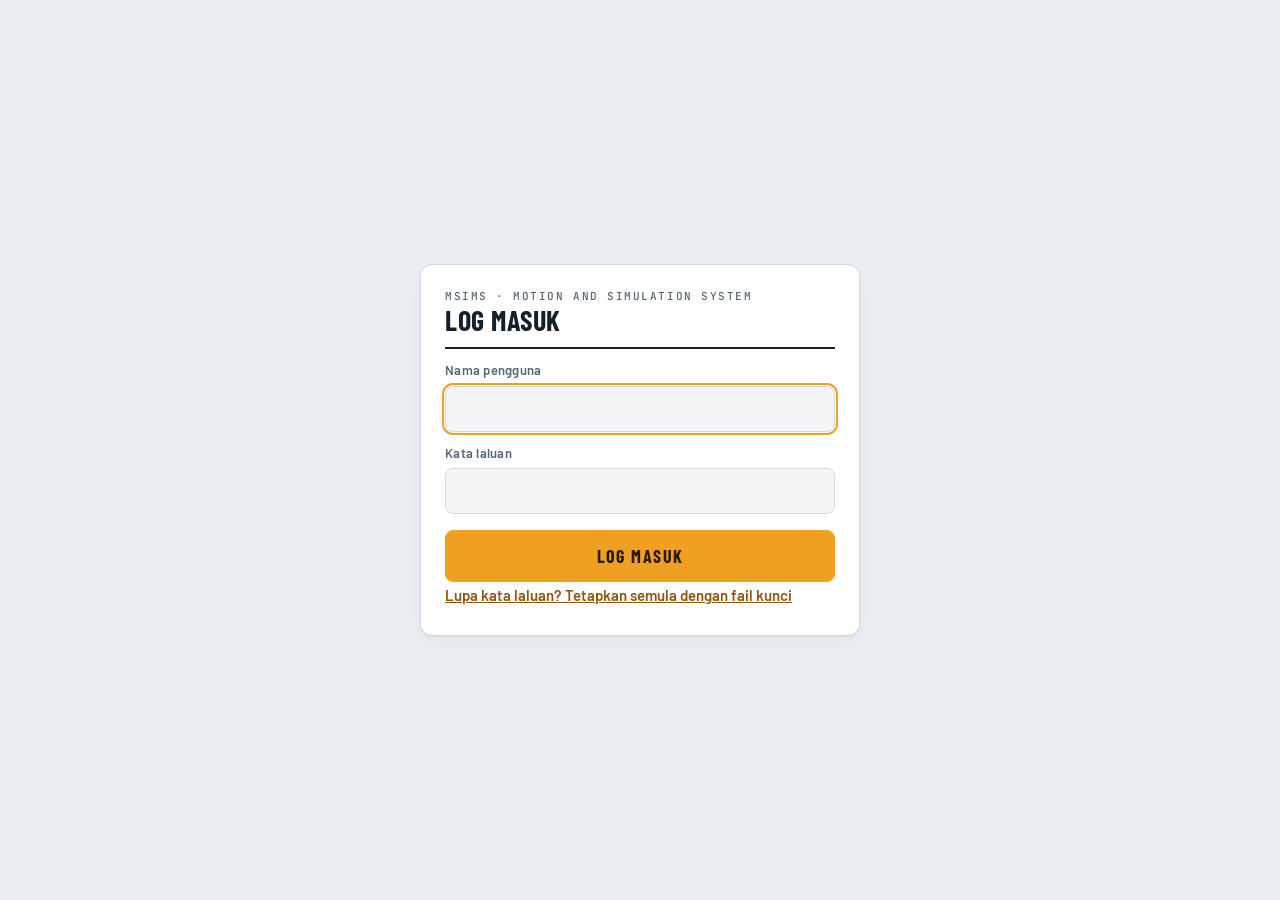
==== commit 984cc37b: "Betulkan tag penutup berlebihan supaya daftar tidak kelihatan sebelum log masuk Co-Authored-By: Clau" ====
--- a/index.html
+++ b/index.html
@@ -137,8 +137,6 @@
   </section>
 </div>
 
-</div>
-
 <div class="lajur">
   <!-- DAFTAR -->
   <section class="kad">
